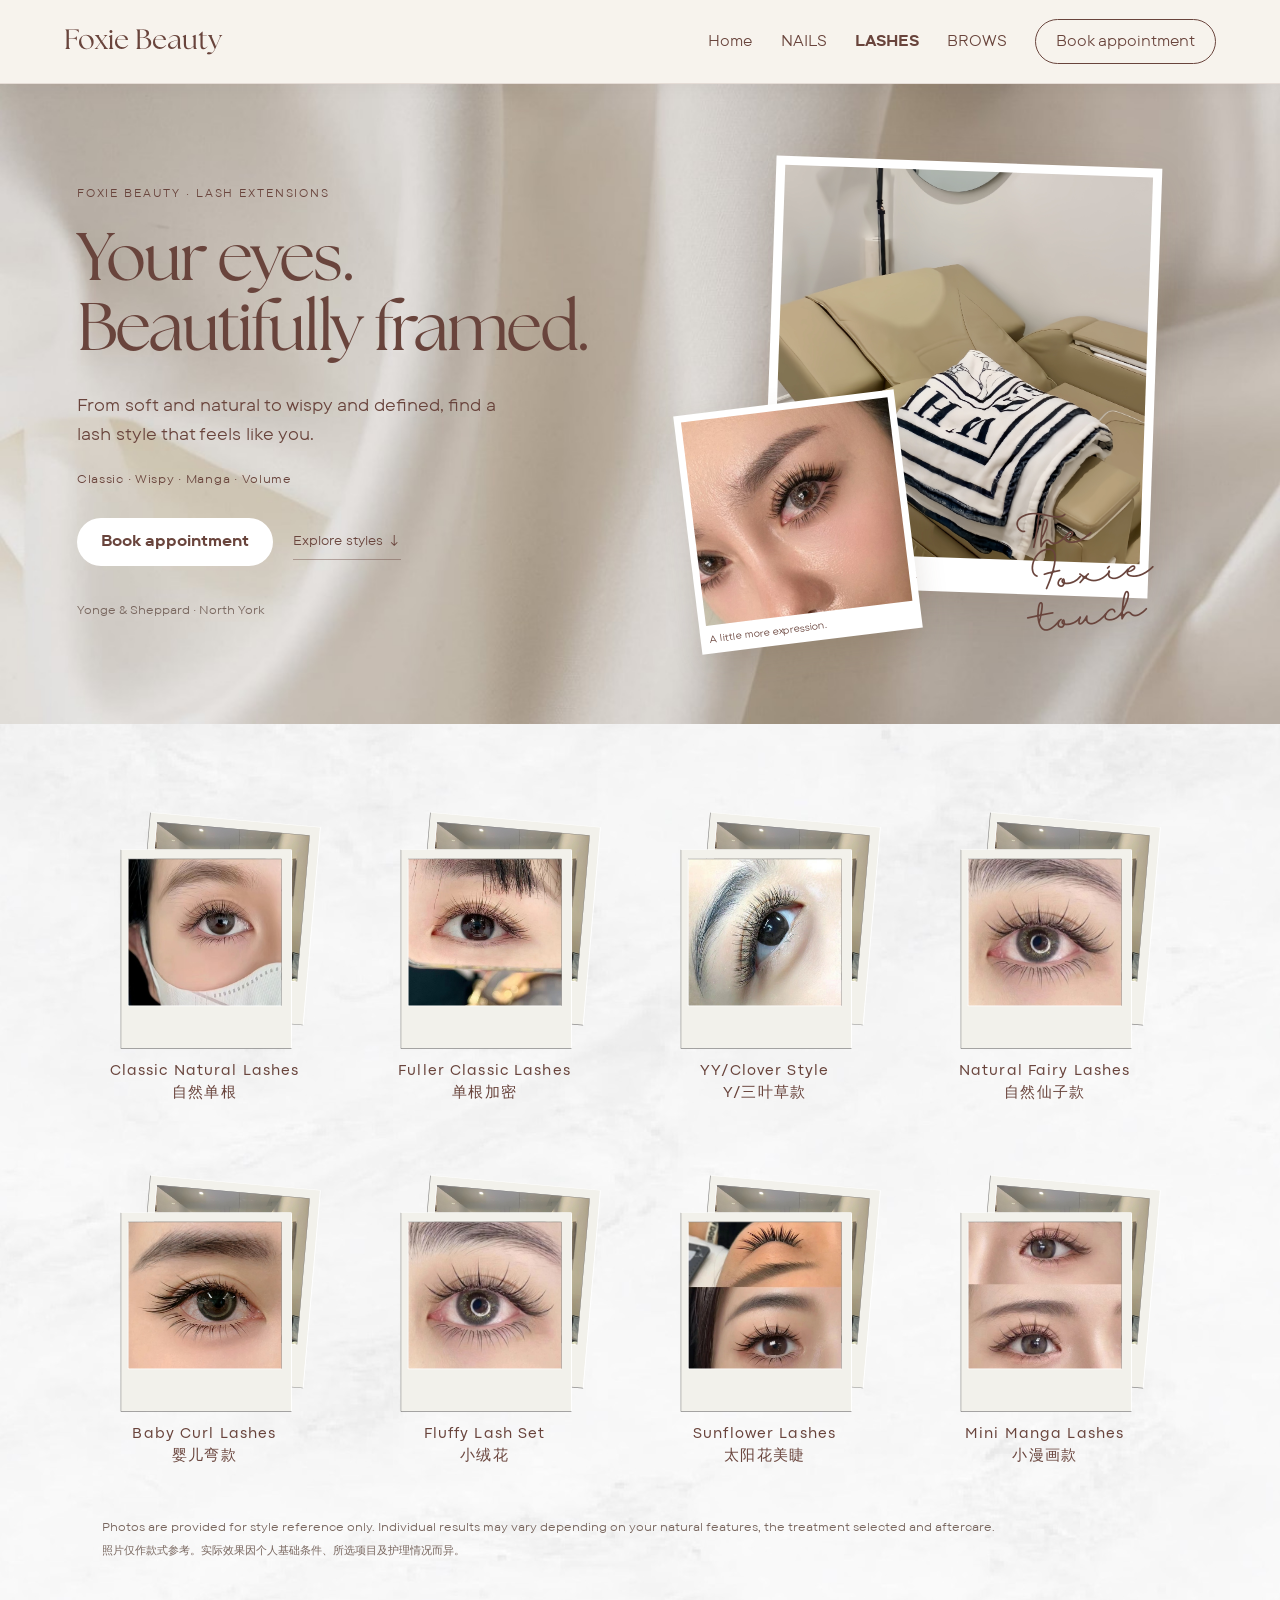
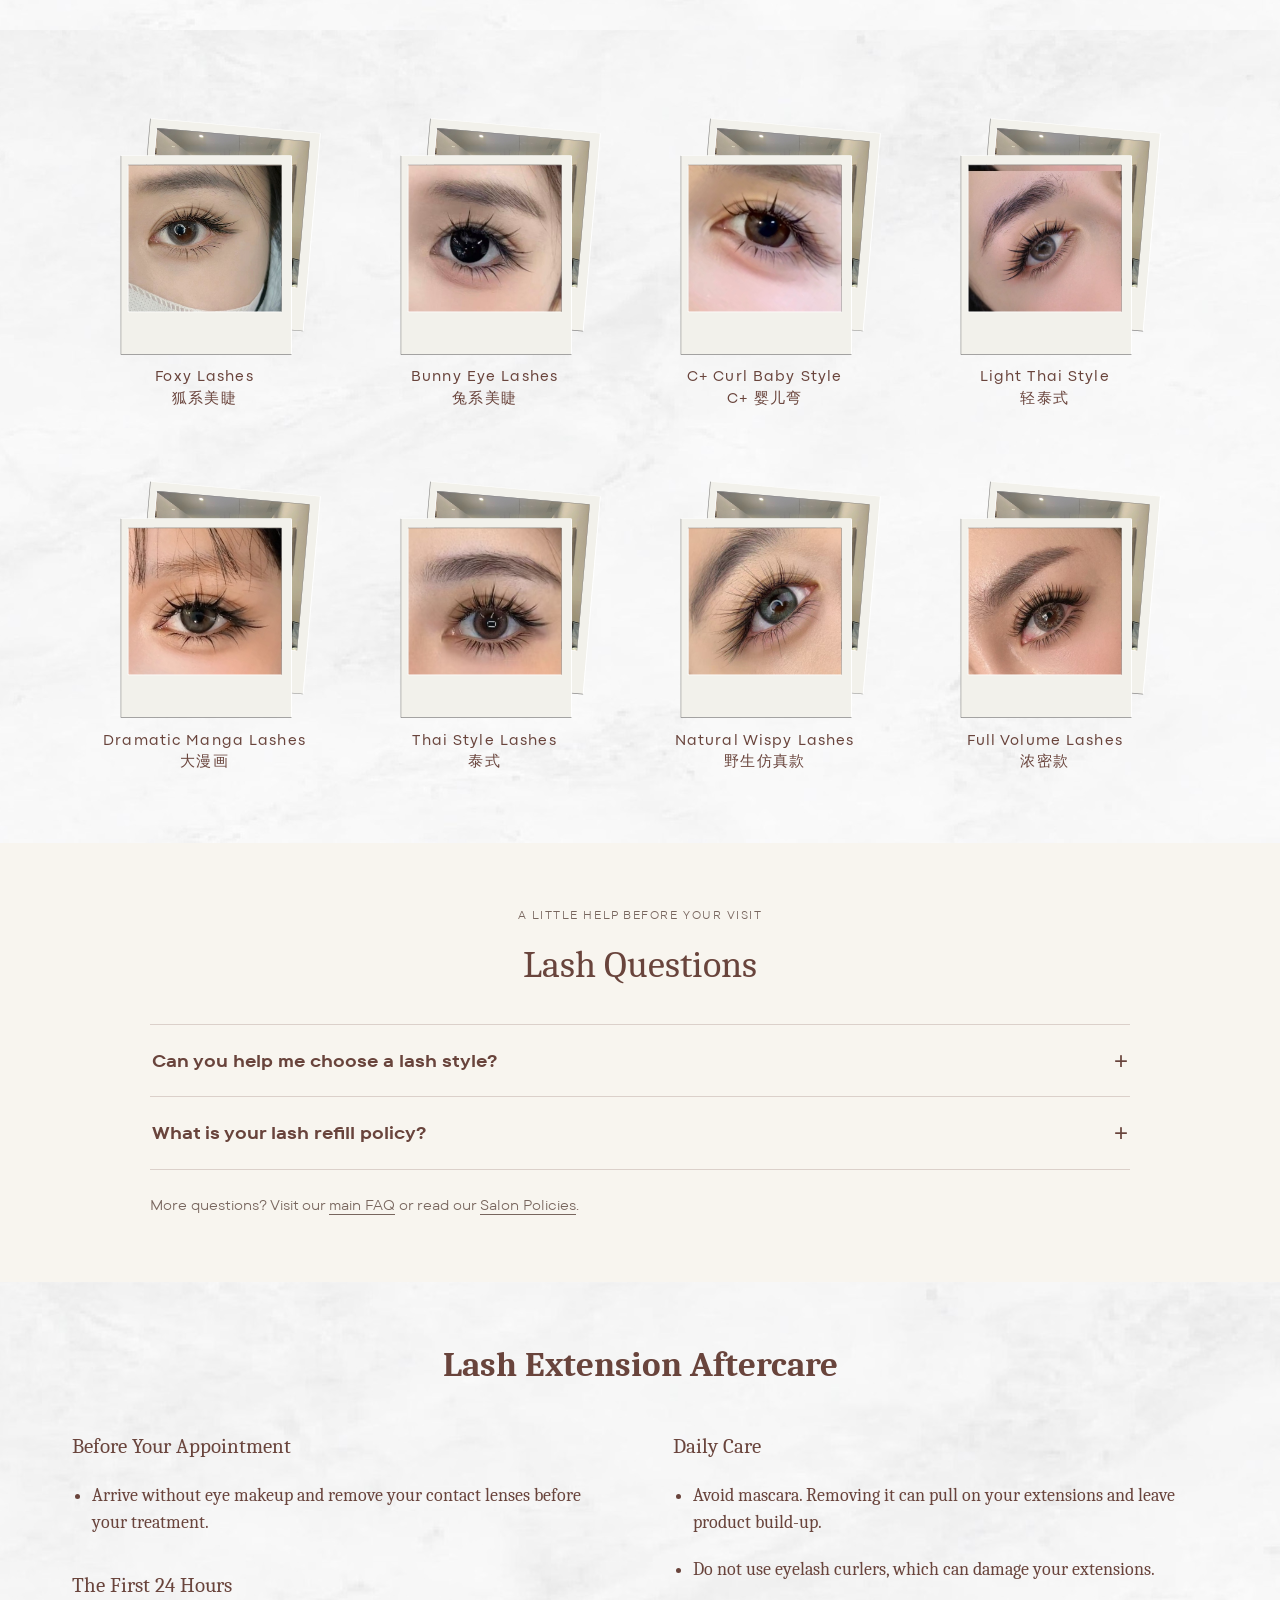
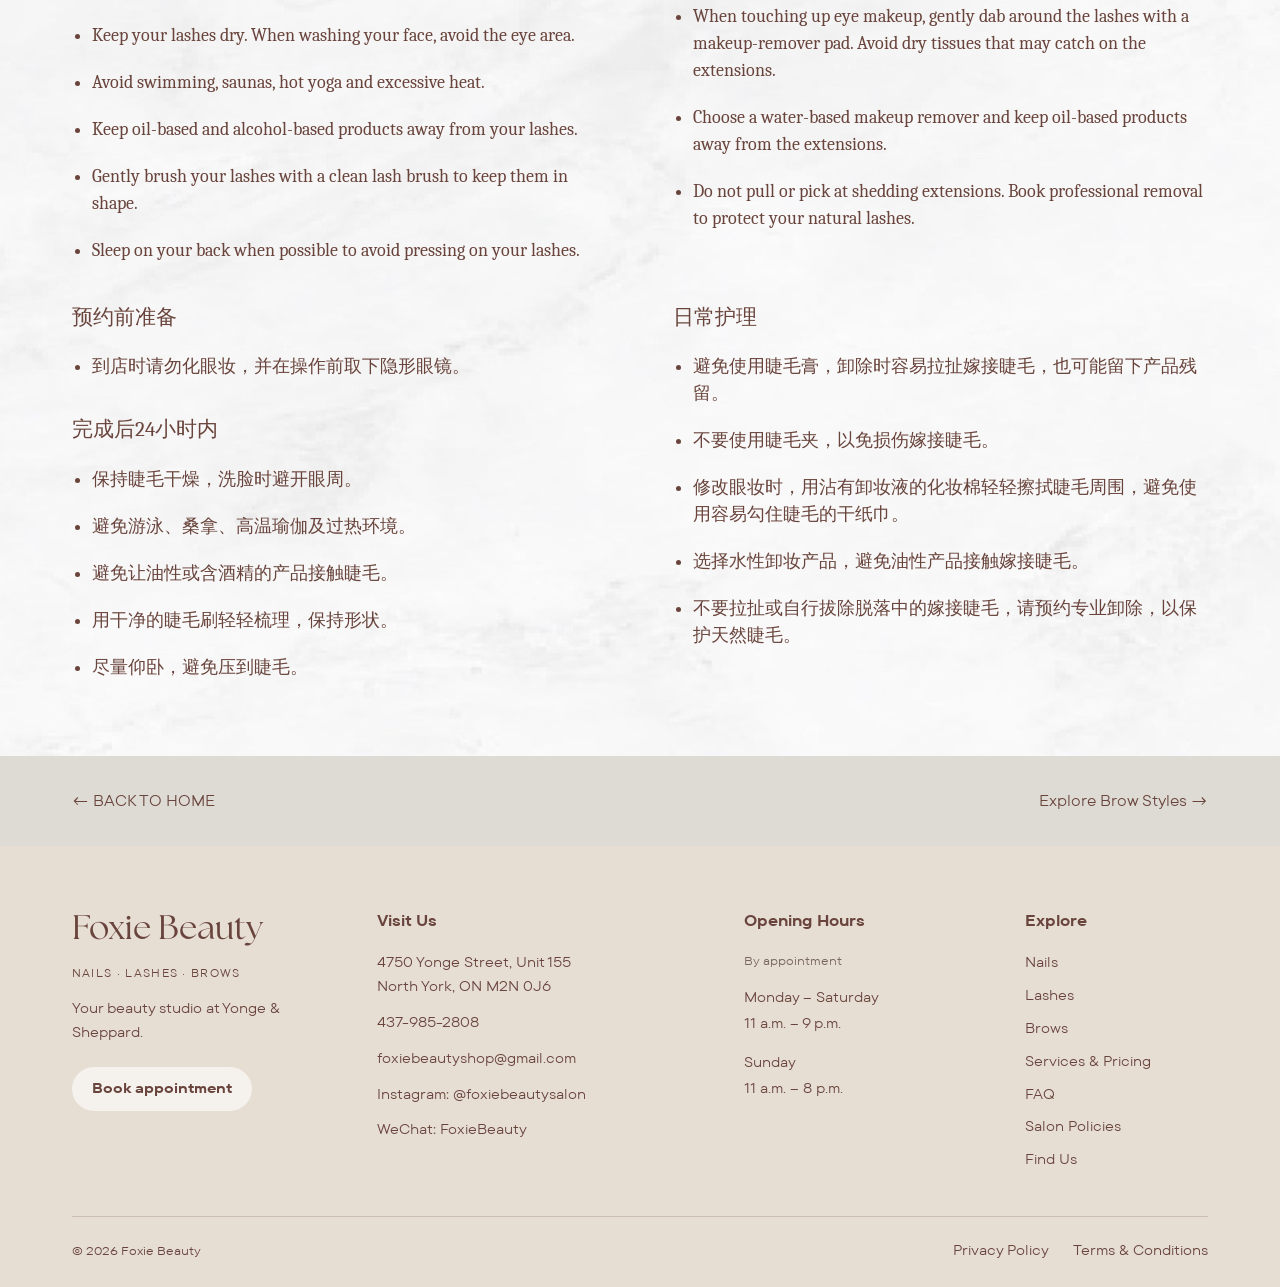
==== lashes/index.html @ f1f19b5e "Add files via upload" ====
<!doctype html><html lang="en-CA"><head><meta charset="utf-8"><meta name="viewport" content="width=device-width,initial-scale=1"><title>Lash Extensions in North York | Foxie Beauty</title><meta name="description" content="Explore classic, wispy, manga and volume lash extensions at Foxie Beauty in North York. View styles, read aftercare tips and book online."><meta name="robots" content="index,follow,max-image-preview:large"><link rel="canonical" href="https://foxiebeauty-preview-luna.workspace-410986.chatgpt.site/lashes/"><meta name="theme-color" content="#69443c"><meta property="og:type" content="website"><meta property="og:site_name" content="Foxie Beauty"><meta property="og:title" content="Lash Extensions in North York | Foxie Beauty"><meta property="og:description" content="Explore classic, wispy, manga and volume lash extensions at Foxie Beauty in North York. View styles, read aftercare tips and book online."><meta property="og:url" content="https://foxiebeauty-preview-luna.workspace-410986.chatgpt.site/lashes/"><meta property="og:image" content="https://foxiebeauty-preview-luna.workspace-410986.chatgpt.site/assets/inspiration/d79d7027bbe825b2.jpg"><meta name="twitter:card" content="summary_large_image"><link rel="icon" href="../assets/favicon.svg" type="image/svg+xml"><link rel="stylesheet" href="../styles.css"><link rel="stylesheet" href="../refinements.css"><link rel="stylesheet" href="../corrections.css"><script src="../app.js" defer></script><script type="application/ld+json">{"@context": "https://schema.org", "@type": "WebPage", "@id": "https://foxiebeauty-preview-luna.workspace-410986.chatgpt.site/lashes/#webpage", "url": "https://foxiebeauty-preview-luna.workspace-410986.chatgpt.site/lashes/", "name": "Lash Extensions in North York | Foxie Beauty", "description": "Explore classic, wispy, manga and volume lash extensions at Foxie Beauty in North York. View styles, read aftercare tips and book online.", "isPartOf": {"@type": "WebSite", "url": "https://foxiebeauty-preview-luna.workspace-410986.chatgpt.site/", "name": "Foxie Beauty"}, "about": {"@type": "Service", "name": "Lash Extensions", "provider": {"@type": "BeautySalon", "name": "Foxie Beauty", "@id": "https://foxiebeauty-preview-luna.workspace-410986.chatgpt.site/#salon"}, "areaServed": {"@type": "Place", "name": "North York, Toronto"}}}</script><script type="application/ld+json">{"@context": "https://schema.org", "@type": "BreadcrumbList", "itemListElement": [{"@type": "ListItem", "position": 1, "name": "Home", "item": "https://foxiebeauty-preview-luna.workspace-410986.chatgpt.site/"}, {"@type": "ListItem", "position": 2, "name": "Lash Extensions", "item": "https://foxiebeauty-preview-luna.workspace-410986.chatgpt.site/lashes/"}]}</script></head><body class="inspiration-page lashes"><a class="skip-link" href="#main">Skip to content</a><header class="site-header"><a class="mobile-wordmark header-wordmark" href="../#home" aria-label="Foxie Beauty home">Foxie Beauty</a><button class="menu-toggle" aria-label="Open navigation" aria-expanded="false" aria-controls="primary-nav" hidden>Menu <span aria-hidden="true">☰</span></button><nav id="primary-nav" aria-label="Main navigation"><a href="../#home">Home</a><a href="../#service">NAILS</a><a href="../lashes/" aria-current="page">LASHES</a><a href="../semi-permanent-makeup/">BROWS</a><a class="nav-booking" href="https://www.fresha.com/a/foxie-beauty-toronto-4750-yonge-street-il761lv0/booking?menu=true&amp;pId=1017722" target="_blank" rel="noopener">Book appointment<span class="sr-only"> (opens in a new tab)</span></a></nav></header><main id="main"><section class="landing-hero editorial-hero" aria-labelledby="landing-title"><div class="landing-intro hero-copy"><p class="hero-eyebrow"><span class="hero-text-desktop">FOXIE BEAUTY · LASH EXTENSIONS</span><span class="hero-text-mobile">LASH EXTENSIONS</span></p><h1 id="landing-title">Your eyes.<br>Beautifully framed.</h1><p class="hero-description"><span class="hero-text-desktop">From soft and natural to wispy and defined, find a lash style that feels like you.</span><span class="hero-text-mobile">Find your look, from soft and natural to bold and defined.</span></p><p class="hero-style-line">Classic · Wispy · Manga · Volume</p><div class="landing-hero-action hero-action"><a class="button button-white" href="https://www.fresha.com/a/foxie-beauty-toronto-4750-yonge-street-il761lv0/booking?menu=true&amp;pId=1017722" target="_blank" rel="noopener">Book appointment</a><a class="hero-secondary" href="#styles">Explore styles ↓</a></div><p class="hero-location">Yonge &amp; Sheppard · North York</p></div><div class="hero-art"><figure class="hero-art-main"><img src="../assets/lash-studio.png" alt="Lash treatment chair and lighting at Foxie Beauty" width="1147" height="2048" fetchpriority="high"><figcaption>A little time for yourself.</figcaption></figure><figure class="hero-art-detail"><img src="../assets/inspiration/d5a187ee21fc4d9e.jpg" alt="Full volume lash style with defined curl and fullness" width="800" height="600"><figcaption>A little more expression.</figcaption></figure><span class="hero-art-tag" aria-hidden="true">The Foxie touch</span></div></section><div id="styles"><h2 class="sr-only">Lash Styles</h2><section class="inspiration-section marble" aria-label="Lash style inspiration"><div class="inspiration-grid"><figure class="style-card"><svg class="source-polaroid" xmlns="http://www.w3.org/2000/svg" viewBox="0 0 362 424" role="img" aria-label="Classic Natural Lashes — 自然单根"><defs><clipPath id="crop-lashes-3-__id132"><path d="M336.4 46L71.1 22.9c-.6-.1-1.1.4-1.2 1L47.8 278.5c-.1.6.4 1.1 1 1.2L314 302.8c.6.1 1.1-.4 1.2-1l22.2-254.6c0-.6-.4-1.1-1-1.2z"/></clipPath><clipPath id="crop-lashes-3-__id143"><path d="M287.2 87H20.9c-.6 0-1.1.5-1.1 1.1v255.6c0 .6.5 1.1 1.1 1.1h266.3c.6 0 1.1-.5 1.1-1.1V88.1c0-.6-.5-1.1-1.1-1.1z"/></clipPath></defs><path d="M354.3 31.3L59 5.6c-.6-.1-1.1.4-1.2 1l-30.1 345c-.1.6.4 1.1 1 1.1L324 378.4c.6.1 1.1-.4 1.2-1l30.1-345c0-.5-.4-1-1-1.1zm-16.9 15.9l-22.2 254.6c-.1.6-.6 1-1.1 1L48.8 279.7c-.6-.1-1-.6-1-1.1L70 23.9c.1-.6.6-1 1.2-1L336.4 46c.6.1 1 .6 1 1.2z" fill="rgb(242, 241, 235)"/><g clip-path="url(#crop-lashes-3-__id132)"><image href="../assets/inspiration/762ce6fe389a2e75.jpg" width="289.613" height="386.15" transform="translate(47.7872, -30.2252) translate(144.806, 193.075) rotate(0) translate(-144.806, -193.075)" preserveAspectRatio="none"/></g><path d="M337.4 46.8s-.1-.6-.9-.8h-.1l-.9-.1L70.3 22.8c-.5 0-1.1.1-1.2.7l.1.5c.2-.2.6-.4 1-.4l266.1 23.2h.4l-22.2 255c0 .4-.2.7-.5.9h.3c.5 0 1-.3 1-.8l22.1-255.1z" fill="rgb(137, 136, 136)"/><path d="M29 351.8c-.6-.1-1-.6-1-1.2l-.1 1.1c-.1.6.4 1.1 1 1.2l296.6 25.8c.3 0 .5-.1.7-.2l-1.1-.9L29 351.8z" fill="rgb(137, 136, 136)"/><path d="M28.9 351.8L59 6.6l-.7-.7c-.2.1-.3.4-.4.7l-30 345.1c-.1.6.4 1.1 1 1.2l1.1.1c-.7-.1-1.1-.6-1.1-1.2z" fill="rgb(137, 136, 136)"/><path d="M47.8 278.5L70 23.9v-.2l-.7-.7c-.2.2-.4.4-.4.8L46.7 278.4c-.1.6.4 1.1 1 1.2l1.1.1c-.6-.1-1.1-.6-1-1.2z" fill="rgb(255, 255, 255)"/><path d="M59 6.6z" fill="rgb(255, 255, 255)"/><path d="M314.4 302h-.3L47.9 278.8c-.6-.1-1-.6-1-1.1l-.1 1.1c-.1.6.4 1.1 1 1.2L314 303.1c.3 0 .6-.1.8-.3l-.4-.8z" fill="rgb(255, 255, 255)"/><path d="M59 6.6l.1-.3c-.1.1-.1.2-.1.3z" fill="rgb(255, 255, 255)"/><path d="M355.8 31.4L60.2 5.7l-1-.1c-.3 0-.6.1-.8.3l.6.7h.1l296.6 25.8c.6.1 1 .6 1 1.2l.1-1.1c0-.5-.4-1-1-1.1z" fill="rgb(255, 255, 255)"/><path d="M326.7 377.7l30-344.4s-.6-.7-.8-.9c0 0-.2-.2-.6-.2l-30.1 345.3 1.1.9c.2-.1.4-.4.4-.7z" fill="rgb(255, 255, 255)"/><path d="M303.7 70.9H7.3c-.6 0-1.1.5-1.1 1.1v346.3c0 .6.5 1.1 1.1 1.1h296.4c.6 0 1.1-.5 1.1-1.1V71.9c0-.6-.5-1-1.1-1zm-15.4 17.2v255.6c0 .6-.5 1.1-1.1 1.1H20.9c-.6 0-1.1-.5-1.1-1.1V88.1c0-.6.5-1.1 1.1-1.1h266.3c.6 0 1.1.5 1.1 1.1z" fill="rgb(242, 241, 235)"/><g clip-path="url(#crop-lashes-3-__id143)"><image href="../assets/inspiration/d79d7027bbe825b2.jpg" width="307.701" height="458.195" transform="translate(-15.1626, 87) translate(153.851, 229.098) rotate(0) translate(-153.851, -229.098)" preserveAspectRatio="none"/></g><path d="M288.3 87.8s-.2-.6-1-.7H20c-.5 0-1.1.2-1.1.8l.2.5c.2-.3.6-.4.9-.4h267.5v256c0 .4-.2.7-.4.9h.3c.5 0 .9-.4.9-.9V87.8z" fill="rgb(137, 136, 136)"/><path d="M7.5 418.4c-.6 0-1.1-.5-1.1-1.1v1.1c0 .6.5 1.1 1.1 1.1h297.8c.3 0 .5-.1.7-.3l-1.1-.8H7.5z" fill="rgb(137, 136, 136)"/><path d="M7.4 418.4V71.9l-.7-.7c-.2.2-.3.4-.3.7v346.4c0 .6.5 1.1 1.1 1.1h1.1c-.7 0-1.2-.5-1.2-1z" fill="rgb(137, 136, 136)"/><path d="M19.8 343.7V87.9l-.7-.6c-.2.2-.3.5-.3.8v255.6c0 .6.5 1.1 1.1 1.1H21c-.7 0-1.2-.5-1.2-1.1z" fill="rgb(255, 255, 255)"/><path d="M7.4 71.9z" fill="rgb(255, 255, 255)"/><path d="M287.5 343.9c-.1 0-.2.1-.3.1H20c-.6 0-1.1-.5-1.1-1.1v1.1c0 .6.5 1.1 1.1 1.1h267.2c.3 0 .6-.2.8-.4l-.5-.8z" fill="rgb(255, 255, 255)"/><path d="M7.4 71.9l.1-.3c-.1.1-.1.2-.1.3z" fill="rgb(255, 255, 255)"/><path d="M305.2 70.8H7.5c-.3 0-.6.2-.8.4l.7.7h297.9c.6 0 1.1.5 1.1 1.1v-1.1c-.1-.6-.6-1.1-1.2-1.1z" fill="rgb(255, 255, 255)"/><path d="M306.3 418.3V72.7s-.7-.6-.9-.8c0 0-.2-.2-.7-.2v346.7l1.2.8c.3-.2.4-.5.4-.9z" fill="rgb(255, 255, 255)"/></svg><figcaption class="style-caption"><h3>Classic Natural Lashes</h3><p lang="zh-Hans">自然单根</p></figcaption></figure><figure class="style-card"><svg class="source-polaroid" xmlns="http://www.w3.org/2000/svg" viewBox="0 0 362 424" role="img" aria-label="Fuller Classic Lashes — 单根加密"><defs><clipPath id="crop-lashes-0-__id59"><path d="M336.4 46L71.1 22.9c-.6-.1-1.1.4-1.2 1L47.8 278.5c-.1.6.4 1.1 1 1.2L314 302.8c.6.1 1.1-.4 1.2-1l22.2-254.6c0-.6-.4-1.1-1-1.2z"/></clipPath><clipPath id="crop-lashes-0-__id70"><path d="M287.2 87H20.9c-.6 0-1.1.5-1.1 1.1v255.6c0 .6.5 1.1 1.1 1.1h266.3c.6 0 1.1-.5 1.1-1.1V88.1c0-.6-.5-1.1-1.1-1.1z"/></clipPath></defs><path d="M354.3 31.3L59 5.6c-.6-.1-1.1.4-1.2 1l-30.1 345c-.1.6.4 1.1 1 1.1L324 378.4c.6.1 1.1-.4 1.2-1l30.1-345c0-.5-.4-1-1-1.1zm-16.9 15.9l-22.2 254.6c-.1.6-.6 1-1.1 1L48.8 279.7c-.6-.1-1-.6-1-1.1L70 23.9c.1-.6.6-1 1.2-1L336.4 46c.6.1 1 .6 1 1.2z" fill="rgb(242, 241, 235)"/><g clip-path="url(#crop-lashes-0-__id59)"><image href="../assets/inspiration/762ce6fe389a2e75.jpg" width="289.613" height="386.15" transform="translate(47.7872, -30.2252) translate(144.806, 193.075) rotate(0) translate(-144.806, -193.075)" preserveAspectRatio="none"/></g><path d="M337.4 46.8s-.1-.6-.9-.8h-.1l-.9-.1L70.3 22.8c-.5 0-1.1.1-1.2.7l.1.5c.2-.2.6-.4 1-.4l266.1 23.2h.4l-22.2 255c0 .4-.2.7-.5.9h.3c.5 0 1-.3 1-.8l22.1-255.1z" fill="rgb(137, 136, 136)"/><path d="M29 351.8c-.6-.1-1-.6-1-1.2l-.1 1.1c-.1.6.4 1.1 1 1.2l296.6 25.8c.3 0 .5-.1.7-.2l-1.1-.9L29 351.8z" fill="rgb(137, 136, 136)"/><path d="M28.9 351.8L59 6.6l-.7-.7c-.2.1-.3.4-.4.7l-30 345.1c-.1.6.4 1.1 1 1.2l1.1.1c-.7-.1-1.1-.6-1.1-1.2z" fill="rgb(137, 136, 136)"/><path d="M47.8 278.5L70 23.9v-.2l-.7-.7c-.2.2-.4.4-.4.8L46.7 278.4c-.1.6.4 1.1 1 1.2l1.1.1c-.6-.1-1.1-.6-1-1.2z" fill="rgb(255, 255, 255)"/><path d="M59 6.6z" fill="rgb(255, 255, 255)"/><path d="M314.4 302h-.3L47.9 278.8c-.6-.1-1-.6-1-1.1l-.1 1.1c-.1.6.4 1.1 1 1.2L314 303.1c.3 0 .6-.1.8-.3l-.4-.8z" fill="rgb(255, 255, 255)"/><path d="M59 6.6l.1-.3c-.1.1-.1.2-.1.3z" fill="rgb(255, 255, 255)"/><path d="M355.8 31.4L60.2 5.7l-1-.1c-.3 0-.6.1-.8.3l.6.7h.1l296.6 25.8c.6.1 1 .6 1 1.2l.1-1.1c0-.5-.4-1-1-1.1z" fill="rgb(255, 255, 255)"/><path d="M326.7 377.7l30-344.4s-.6-.7-.8-.9c0 0-.2-.2-.6-.2l-30.1 345.3 1.1.9c.2-.1.4-.4.4-.7z" fill="rgb(255, 255, 255)"/><path d="M303.7 70.9H7.3c-.6 0-1.1.5-1.1 1.1v346.3c0 .6.5 1.1 1.1 1.1h296.4c.6 0 1.1-.5 1.1-1.1V71.9c0-.6-.5-1-1.1-1zm-15.4 17.2v255.6c0 .6-.5 1.1-1.1 1.1H20.9c-.6 0-1.1-.5-1.1-1.1V88.1c0-.6.5-1.1 1.1-1.1h266.3c.6 0 1.1.5 1.1 1.1z" fill="rgb(242, 241, 235)"/><g clip-path="url(#crop-lashes-0-__id70)"><image href="../assets/inspiration/207b939600bd5f6f.jpg" width="287.923" height="383.813" transform="translate(2.08917, 57.4903) translate(143.962, 191.906) rotate(0) translate(-143.962, -191.906)" preserveAspectRatio="none"/></g><path d="M288.3 87.8s-.2-.6-1-.7H20c-.5 0-1.1.2-1.1.8l.2.5c.2-.3.6-.4.9-.4h267.5v256c0 .4-.2.7-.4.9h.3c.5 0 .9-.4.9-.9V87.8z" fill="rgb(137, 136, 136)"/><path d="M7.5 418.4c-.6 0-1.1-.5-1.1-1.1v1.1c0 .6.5 1.1 1.1 1.1h297.8c.3 0 .5-.1.7-.3l-1.1-.8H7.5z" fill="rgb(137, 136, 136)"/><path d="M7.4 418.4V71.9l-.7-.7c-.2.2-.3.4-.3.7v346.4c0 .6.5 1.1 1.1 1.1h1.1c-.7 0-1.2-.5-1.2-1z" fill="rgb(137, 136, 136)"/><path d="M19.8 343.7V87.9l-.7-.6c-.2.2-.3.5-.3.8v255.6c0 .6.5 1.1 1.1 1.1H21c-.7 0-1.2-.5-1.2-1.1z" fill="rgb(255, 255, 255)"/><path d="M7.4 71.9z" fill="rgb(255, 255, 255)"/><path d="M287.5 343.9c-.1 0-.2.1-.3.1H20c-.6 0-1.1-.5-1.1-1.1v1.1c0 .6.5 1.1 1.1 1.1h267.2c.3 0 .6-.2.8-.4l-.5-.8z" fill="rgb(255, 255, 255)"/><path d="M7.4 71.9l.1-.3c-.1.1-.1.2-.1.3z" fill="rgb(255, 255, 255)"/><path d="M305.2 70.8H7.5c-.3 0-.6.2-.8.4l.7.7h297.9c.6 0 1.1.5 1.1 1.1v-1.1c-.1-.6-.6-1.1-1.2-1.1z" fill="rgb(255, 255, 255)"/><path d="M306.3 418.3V72.7s-.7-.6-.9-.8c0 0-.2-.2-.7-.2v346.7l1.2.8c.3-.2.4-.5.4-.9z" fill="rgb(255, 255, 255)"/></svg><figcaption class="style-caption"><h3>Fuller Classic Lashes</h3><p lang="zh-Hans">单根加密</p></figcaption></figure><figure class="style-card"><svg class="source-polaroid" xmlns="http://www.w3.org/2000/svg" viewBox="0 0 362 424" role="img" aria-label="YY/Clover Style — Y/三叶草款"><defs><clipPath id="crop-lashes-1-__id83"><path d="M336.4 46L71.1 22.9c-.6-.1-1.1.4-1.2 1L47.8 278.5c-.1.6.4 1.1 1 1.2L314 302.8c.6.1 1.1-.4 1.2-1l22.2-254.6c0-.6-.4-1.1-1-1.2z"/></clipPath><clipPath id="crop-lashes-1-__id94"><path d="M287.2 87H20.9c-.6 0-1.1.5-1.1 1.1v255.6c0 .6.5 1.1 1.1 1.1h266.3c.6 0 1.1-.5 1.1-1.1V88.1c0-.6-.5-1.1-1.1-1.1z"/></clipPath></defs><path d="M354.3 31.3L59 5.6c-.6-.1-1.1.4-1.2 1l-30.1 345c-.1.6.4 1.1 1 1.1L324 378.4c.6.1 1.1-.4 1.2-1l30.1-345c0-.5-.4-1-1-1.1zm-16.9 15.9l-22.2 254.6c-.1.6-.6 1-1.1 1L48.8 279.7c-.6-.1-1-.6-1-1.1L70 23.9c.1-.6.6-1 1.2-1L336.4 46c.6.1 1 .6 1 1.2z" fill="rgb(242, 241, 235)"/><g clip-path="url(#crop-lashes-1-__id83)"><image href="../assets/inspiration/762ce6fe389a2e75.jpg" width="289.613" height="386.15" transform="translate(47.7872, -30.2252) translate(144.806, 193.075) rotate(0) translate(-144.806, -193.075)" preserveAspectRatio="none"/></g><path d="M337.4 46.8s-.1-.6-.9-.8h-.1l-.9-.1L70.3 22.8c-.5 0-1.1.1-1.2.7l.1.5c.2-.2.6-.4 1-.4l266.1 23.2h.4l-22.2 255c0 .4-.2.7-.5.9h.3c.5 0 1-.3 1-.8l22.1-255.1z" fill="rgb(137, 136, 136)"/><path d="M29 351.8c-.6-.1-1-.6-1-1.2l-.1 1.1c-.1.6.4 1.1 1 1.2l296.6 25.8c.3 0 .5-.1.7-.2l-1.1-.9L29 351.8z" fill="rgb(137, 136, 136)"/><path d="M28.9 351.8L59 6.6l-.7-.7c-.2.1-.3.4-.4.7l-30 345.1c-.1.6.4 1.1 1 1.2l1.1.1c-.7-.1-1.1-.6-1.1-1.2z" fill="rgb(137, 136, 136)"/><path d="M47.8 278.5L70 23.9v-.2l-.7-.7c-.2.2-.4.4-.4.8L46.7 278.4c-.1.6.4 1.1 1 1.2l1.1.1c-.6-.1-1.1-.6-1-1.2z" fill="rgb(255, 255, 255)"/><path d="M59 6.6z" fill="rgb(255, 255, 255)"/><path d="M314.4 302h-.3L47.9 278.8c-.6-.1-1-.6-1-1.1l-.1 1.1c-.1.6.4 1.1 1 1.2L314 303.1c.3 0 .6-.1.8-.3l-.4-.8z" fill="rgb(255, 255, 255)"/><path d="M59 6.6l.1-.3c-.1.1-.1.2-.1.3z" fill="rgb(255, 255, 255)"/><path d="M355.8 31.4L60.2 5.7l-1-.1c-.3 0-.6.1-.8.3l.6.7h.1l296.6 25.8c.6.1 1 .6 1 1.2l.1-1.1c0-.5-.4-1-1-1.1z" fill="rgb(255, 255, 255)"/><path d="M326.7 377.7l30-344.4s-.6-.7-.8-.9c0 0-.2-.2-.6-.2l-30.1 345.3 1.1.9c.2-.1.4-.4.4-.7z" fill="rgb(255, 255, 255)"/><path d="M303.7 70.9H7.3c-.6 0-1.1.5-1.1 1.1v346.3c0 .6.5 1.1 1.1 1.1h296.4c.6 0 1.1-.5 1.1-1.1V71.9c0-.6-.5-1-1.1-1zm-15.4 17.2v255.6c0 .6-.5 1.1-1.1 1.1H20.9c-.6 0-1.1-.5-1.1-1.1V88.1c0-.6.5-1.1 1.1-1.1h266.3c.6 0 1.1.5 1.1 1.1z" fill="rgb(242, 241, 235)"/><g clip-path="url(#crop-lashes-1-__id94)"><image href="../assets/inspiration/7f2764ffccf21e85.jpg" width="271.535" height="361.608" transform="translate(19.8, 25.5876) translate(135.768, 180.804) rotate(0) translate(-135.768, -180.804)" preserveAspectRatio="none"/></g><path d="M288.3 87.8s-.2-.6-1-.7H20c-.5 0-1.1.2-1.1.8l.2.5c.2-.3.6-.4.9-.4h267.5v256c0 .4-.2.7-.4.9h.3c.5 0 .9-.4.9-.9V87.8z" fill="rgb(137, 136, 136)"/><path d="M7.5 418.4c-.6 0-1.1-.5-1.1-1.1v1.1c0 .6.5 1.1 1.1 1.1h297.8c.3 0 .5-.1.7-.3l-1.1-.8H7.5z" fill="rgb(137, 136, 136)"/><path d="M7.4 418.4V71.9l-.7-.7c-.2.2-.3.4-.3.7v346.4c0 .6.5 1.1 1.1 1.1h1.1c-.7 0-1.2-.5-1.2-1z" fill="rgb(137, 136, 136)"/><path d="M19.8 343.7V87.9l-.7-.6c-.2.2-.3.5-.3.8v255.6c0 .6.5 1.1 1.1 1.1H21c-.7 0-1.2-.5-1.2-1.1z" fill="rgb(255, 255, 255)"/><path d="M7.4 71.9z" fill="rgb(255, 255, 255)"/><path d="M287.5 343.9c-.1 0-.2.1-.3.1H20c-.6 0-1.1-.5-1.1-1.1v1.1c0 .6.5 1.1 1.1 1.1h267.2c.3 0 .6-.2.8-.4l-.5-.8z" fill="rgb(255, 255, 255)"/><path d="M7.4 71.9l.1-.3c-.1.1-.1.2-.1.3z" fill="rgb(255, 255, 255)"/><path d="M305.2 70.8H7.5c-.3 0-.6.2-.8.4l.7.7h297.9c.6 0 1.1.5 1.1 1.1v-1.1c-.1-.6-.6-1.1-1.2-1.1z" fill="rgb(255, 255, 255)"/><path d="M306.3 418.3V72.7s-.7-.6-.9-.8c0 0-.2-.2-.7-.2v346.7l1.2.8c.3-.2.4-.5.4-.9z" fill="rgb(255, 255, 255)"/></svg><figcaption class="style-caption"><h3>YY/Clover Style</h3><p lang="zh-Hans">Y/三叶草款</p></figcaption></figure><figure class="style-card"><svg class="source-polaroid" xmlns="http://www.w3.org/2000/svg" viewBox="0 0 362 424" role="img" aria-label="Natural Fairy Lashes — 自然仙子款"><defs><clipPath id="crop-lashes-2-__id107"><path d="M336.4 46L71.1 22.9c-.6-.1-1.1.4-1.2 1L47.8 278.5c-.1.6.4 1.1 1 1.2L314 302.8c.6.1 1.1-.4 1.2-1l22.2-254.6c0-.6-.4-1.1-1-1.2z"/></clipPath><clipPath id="crop-lashes-2-__id118"><path d="M287.2 87H20.9c-.6 0-1.1.5-1.1 1.1v255.6c0 .6.5 1.1 1.1 1.1h266.3c.6 0 1.1-.5 1.1-1.1V88.1c0-.6-.5-1.1-1.1-1.1z"/></clipPath></defs><path d="M354.3 31.3L59 5.6c-.6-.1-1.1.4-1.2 1l-30.1 345c-.1.6.4 1.1 1 1.1L324 378.4c.6.1 1.1-.4 1.2-1l30.1-345c0-.5-.4-1-1-1.1zm-16.9 15.9l-22.2 254.6c-.1.6-.6 1-1.1 1L48.8 279.7c-.6-.1-1-.6-1-1.1L70 23.9c.1-.6.6-1 1.2-1L336.4 46c.6.1 1 .6 1 1.2z" fill="rgb(242, 241, 235)"/><g clip-path="url(#crop-lashes-2-__id107)"><image href="../assets/inspiration/762ce6fe389a2e75.jpg" width="289.613" height="386.15" transform="translate(47.7872, -30.2252) translate(144.806, 193.075) rotate(0) translate(-144.806, -193.075)" preserveAspectRatio="none"/></g><path d="M337.4 46.8s-.1-.6-.9-.8h-.1l-.9-.1L70.3 22.8c-.5 0-1.1.1-1.2.7l.1.5c.2-.2.6-.4 1-.4l266.1 23.2h.4l-22.2 255c0 .4-.2.7-.5.9h.3c.5 0 1-.3 1-.8l22.1-255.1z" fill="rgb(137, 136, 136)"/><path d="M29 351.8c-.6-.1-1-.6-1-1.2l-.1 1.1c-.1.6.4 1.1 1 1.2l296.6 25.8c.3 0 .5-.1.7-.2l-1.1-.9L29 351.8z" fill="rgb(137, 136, 136)"/><path d="M28.9 351.8L59 6.6l-.7-.7c-.2.1-.3.4-.4.7l-30 345.1c-.1.6.4 1.1 1 1.2l1.1.1c-.7-.1-1.1-.6-1.1-1.2z" fill="rgb(137, 136, 136)"/><path d="M47.8 278.5L70 23.9v-.2l-.7-.7c-.2.2-.4.4-.4.8L46.7 278.4c-.1.6.4 1.1 1 1.2l1.1.1c-.6-.1-1.1-.6-1-1.2z" fill="rgb(255, 255, 255)"/><path d="M59 6.6z" fill="rgb(255, 255, 255)"/><path d="M314.4 302h-.3L47.9 278.8c-.6-.1-1-.6-1-1.1l-.1 1.1c-.1.6.4 1.1 1 1.2L314 303.1c.3 0 .6-.1.8-.3l-.4-.8z" fill="rgb(255, 255, 255)"/><path d="M59 6.6l.1-.3c-.1.1-.1.2-.1.3z" fill="rgb(255, 255, 255)"/><path d="M355.8 31.4L60.2 5.7l-1-.1c-.3 0-.6.1-.8.3l.6.7h.1l296.6 25.8c.6.1 1 .6 1 1.2l.1-1.1c0-.5-.4-1-1-1.1z" fill="rgb(255, 255, 255)"/><path d="M326.7 377.7l30-344.4s-.6-.7-.8-.9c0 0-.2-.2-.6-.2l-30.1 345.3 1.1.9c.2-.1.4-.4.4-.7z" fill="rgb(255, 255, 255)"/><path d="M303.7 70.9H7.3c-.6 0-1.1.5-1.1 1.1v346.3c0 .6.5 1.1 1.1 1.1h296.4c.6 0 1.1-.5 1.1-1.1V71.9c0-.6-.5-1-1.1-1zm-15.4 17.2v255.6c0 .6-.5 1.1-1.1 1.1H20.9c-.6 0-1.1-.5-1.1-1.1V88.1c0-.6.5-1.1 1.1-1.1h266.3c.6 0 1.1.5 1.1 1.1z" fill="rgb(242, 241, 235)"/><g clip-path="url(#crop-lashes-2-__id118)"><image href="../assets/inspiration/814497c0f2b19460.jpg" width="392.49" height="523.956" transform="translate(-36.85, 87) translate(196.245, 261.978) rotate(0) translate(-196.245, -261.978)" preserveAspectRatio="none"/></g><path d="M288.3 87.8s-.2-.6-1-.7H20c-.5 0-1.1.2-1.1.8l.2.5c.2-.3.6-.4.9-.4h267.5v256c0 .4-.2.7-.4.9h.3c.5 0 .9-.4.9-.9V87.8z" fill="rgb(137, 136, 136)"/><path d="M7.5 418.4c-.6 0-1.1-.5-1.1-1.1v1.1c0 .6.5 1.1 1.1 1.1h297.8c.3 0 .5-.1.7-.3l-1.1-.8H7.5z" fill="rgb(137, 136, 136)"/><path d="M7.4 418.4V71.9l-.7-.7c-.2.2-.3.4-.3.7v346.4c0 .6.5 1.1 1.1 1.1h1.1c-.7 0-1.2-.5-1.2-1z" fill="rgb(137, 136, 136)"/><path d="M19.8 343.7V87.9l-.7-.6c-.2.2-.3.5-.3.8v255.6c0 .6.5 1.1 1.1 1.1H21c-.7 0-1.2-.5-1.2-1.1z" fill="rgb(255, 255, 255)"/><path d="M7.4 71.9z" fill="rgb(255, 255, 255)"/><path d="M287.5 343.9c-.1 0-.2.1-.3.1H20c-.6 0-1.1-.5-1.1-1.1v1.1c0 .6.5 1.1 1.1 1.1h267.2c.3 0 .6-.2.8-.4l-.5-.8z" fill="rgb(255, 255, 255)"/><path d="M7.4 71.9l.1-.3c-.1.1-.1.2-.1.3z" fill="rgb(255, 255, 255)"/><path d="M305.2 70.8H7.5c-.3 0-.6.2-.8.4l.7.7h297.9c.6 0 1.1.5 1.1 1.1v-1.1c-.1-.6-.6-1.1-1.2-1.1z" fill="rgb(255, 255, 255)"/><path d="M306.3 418.3V72.7s-.7-.6-.9-.8c0 0-.2-.2-.7-.2v346.7l1.2.8c.3-.2.4-.5.4-.9z" fill="rgb(255, 255, 255)"/></svg><figcaption class="style-caption"><h3>Natural Fairy Lashes</h3><p lang="zh-Hans">自然仙子款</p></figcaption></figure><figure class="style-card"><svg class="source-polaroid" xmlns="http://www.w3.org/2000/svg" viewBox="0 0 362 424" role="img" aria-label="Baby Curl Lashes — 婴儿弯款"><defs><clipPath id="crop-lashes-4-__id157"><path d="M336.4 46L71.1 22.9c-.6-.1-1.1.4-1.2 1L47.8 278.5c-.1.6.4 1.1 1 1.2L314 302.8c.6.1 1.1-.4 1.2-1l22.2-254.6c0-.6-.4-1.1-1-1.2z"/></clipPath><clipPath id="crop-lashes-4-__id168"><path d="M287.2 87H20.9c-.6 0-1.1.5-1.1 1.1v255.6c0 .6.5 1.1 1.1 1.1h266.3c.6 0 1.1-.5 1.1-1.1V88.1c0-.6-.5-1.1-1.1-1.1z"/></clipPath></defs><path d="M354.3 31.3L59 5.6c-.6-.1-1.1.4-1.2 1l-30.1 345c-.1.6.4 1.1 1 1.1L324 378.4c.6.1 1.1-.4 1.2-1l30.1-345c0-.5-.4-1-1-1.1zm-16.9 15.9l-22.2 254.6c-.1.6-.6 1-1.1 1L48.8 279.7c-.6-.1-1-.6-1-1.1L70 23.9c.1-.6.6-1 1.2-1L336.4 46c.6.1 1 .6 1 1.2z" fill="rgb(242, 241, 235)"/><g clip-path="url(#crop-lashes-4-__id157)"><image href="../assets/inspiration/762ce6fe389a2e75.jpg" width="289.613" height="386.15" transform="translate(47.7872, -30.2252) translate(144.806, 193.075) rotate(0) translate(-144.806, -193.075)" preserveAspectRatio="none"/></g><path d="M337.4 46.8s-.1-.6-.9-.8h-.1l-.9-.1L70.3 22.8c-.5 0-1.1.1-1.2.7l.1.5c.2-.2.6-.4 1-.4l266.1 23.2h.4l-22.2 255c0 .4-.2.7-.5.9h.3c.5 0 1-.3 1-.8l22.1-255.1z" fill="rgb(137, 136, 136)"/><path d="M29 351.8c-.6-.1-1-.6-1-1.2l-.1 1.1c-.1.6.4 1.1 1 1.2l296.6 25.8c.3 0 .5-.1.7-.2l-1.1-.9L29 351.8z" fill="rgb(137, 136, 136)"/><path d="M28.9 351.8L59 6.6l-.7-.7c-.2.1-.3.4-.4.7l-30 345.1c-.1.6.4 1.1 1 1.2l1.1.1c-.7-.1-1.1-.6-1.1-1.2z" fill="rgb(137, 136, 136)"/><path d="M47.8 278.5L70 23.9v-.2l-.7-.7c-.2.2-.4.4-.4.8L46.7 278.4c-.1.6.4 1.1 1 1.2l1.1.1c-.6-.1-1.1-.6-1-1.2z" fill="rgb(255, 255, 255)"/><path d="M59 6.6z" fill="rgb(255, 255, 255)"/><path d="M314.4 302h-.3L47.9 278.8c-.6-.1-1-.6-1-1.1l-.1 1.1c-.1.6.4 1.1 1 1.2L314 303.1c.3 0 .6-.1.8-.3l-.4-.8z" fill="rgb(255, 255, 255)"/><path d="M59 6.6l.1-.3c-.1.1-.1.2-.1.3z" fill="rgb(255, 255, 255)"/><path d="M355.8 31.4L60.2 5.7l-1-.1c-.3 0-.6.1-.8.3l.6.7h.1l296.6 25.8c.6.1 1 .6 1 1.2l.1-1.1c0-.5-.4-1-1-1.1z" fill="rgb(255, 255, 255)"/><path d="M326.7 377.7l30-344.4s-.6-.7-.8-.9c0 0-.2-.2-.6-.2l-30.1 345.3 1.1.9c.2-.1.4-.4.4-.7z" fill="rgb(255, 255, 255)"/><path d="M303.7 70.9H7.3c-.6 0-1.1.5-1.1 1.1v346.3c0 .6.5 1.1 1.1 1.1h296.4c.6 0 1.1-.5 1.1-1.1V71.9c0-.6-.5-1-1.1-1zm-15.4 17.2v255.6c0 .6-.5 1.1-1.1 1.1H20.9c-.6 0-1.1-.5-1.1-1.1V88.1c0-.6.5-1.1 1.1-1.1h266.3c.6 0 1.1.5 1.1 1.1z" fill="rgb(242, 241, 235)"/><g clip-path="url(#crop-lashes-4-__id168)"><image href="../assets/inspiration/e1f2fa4c398ae100.jpg" width="302.698" height="403.676" transform="translate(4.22487, 78.7851) translate(151.349, 201.838) rotate(0) translate(-151.349, -201.838)" preserveAspectRatio="none"/></g><path d="M288.3 87.8s-.2-.6-1-.7H20c-.5 0-1.1.2-1.1.8l.2.5c.2-.3.6-.4.9-.4h267.5v256c0 .4-.2.7-.4.9h.3c.5 0 .9-.4.9-.9V87.8z" fill="rgb(137, 136, 136)"/><path d="M7.5 418.4c-.6 0-1.1-.5-1.1-1.1v1.1c0 .6.5 1.1 1.1 1.1h297.8c.3 0 .5-.1.7-.3l-1.1-.8H7.5z" fill="rgb(137, 136, 136)"/><path d="M7.4 418.4V71.9l-.7-.7c-.2.2-.3.4-.3.7v346.4c0 .6.5 1.1 1.1 1.1h1.1c-.7 0-1.2-.5-1.2-1z" fill="rgb(137, 136, 136)"/><path d="M19.8 343.7V87.9l-.7-.6c-.2.2-.3.5-.3.8v255.6c0 .6.5 1.1 1.1 1.1H21c-.7 0-1.2-.5-1.2-1.1z" fill="rgb(255, 255, 255)"/><path d="M7.4 71.9z" fill="rgb(255, 255, 255)"/><path d="M287.5 343.9c-.1 0-.2.1-.3.1H20c-.6 0-1.1-.5-1.1-1.1v1.1c0 .6.5 1.1 1.1 1.1h267.2c.3 0 .6-.2.8-.4l-.5-.8z" fill="rgb(255, 255, 255)"/><path d="M7.4 71.9l.1-.3c-.1.1-.1.2-.1.3z" fill="rgb(255, 255, 255)"/><path d="M305.2 70.8H7.5c-.3 0-.6.2-.8.4l.7.7h297.9c.6 0 1.1.5 1.1 1.1v-1.1c-.1-.6-.6-1.1-1.2-1.1z" fill="rgb(255, 255, 255)"/><path d="M306.3 418.3V72.7s-.7-.6-.9-.8c0 0-.2-.2-.7-.2v346.7l1.2.8c.3-.2.4-.5.4-.9z" fill="rgb(255, 255, 255)"/></svg><figcaption class="style-caption"><h3>Baby Curl Lashes</h3><p lang="zh-Hans">婴儿弯款</p></figcaption></figure><figure class="style-card"><svg class="source-polaroid" xmlns="http://www.w3.org/2000/svg" viewBox="0 0 362 424" role="img" aria-label="Fluffy Lash Set — 小绒花"><defs><clipPath id="crop-lashes-6-__id207"><path d="M336.4 46L71.1 22.9c-.6-.1-1.1.4-1.2 1L47.8 278.5c-.1.6.4 1.1 1 1.2L314 302.8c.6.1 1.1-.4 1.2-1l22.2-254.6c0-.6-.4-1.1-1-1.2z"/></clipPath><clipPath id="crop-lashes-6-__id218"><path d="M287.2 87H20.9c-.6 0-1.1.5-1.1 1.1v255.6c0 .6.5 1.1 1.1 1.1h266.3c.6 0 1.1-.5 1.1-1.1V88.1c0-.6-.5-1.1-1.1-1.1z"/></clipPath></defs><path d="M354.3 31.3L59 5.6c-.6-.1-1.1.4-1.2 1l-30.1 345c-.1.6.4 1.1 1 1.1L324 378.4c.6.1 1.1-.4 1.2-1l30.1-345c0-.5-.4-1-1-1.1zm-16.9 15.9l-22.2 254.6c-.1.6-.6 1-1.1 1L48.8 279.7c-.6-.1-1-.6-1-1.1L70 23.9c.1-.6.6-1 1.2-1L336.4 46c.6.1 1 .6 1 1.2z" fill="rgb(242, 241, 235)"/><g clip-path="url(#crop-lashes-6-__id207)"><image href="../assets/inspiration/762ce6fe389a2e75.jpg" width="289.613" height="386.15" transform="translate(47.7872, -30.2252) translate(144.806, 193.075) rotate(0) translate(-144.806, -193.075)" preserveAspectRatio="none"/></g><path d="M337.4 46.8s-.1-.6-.9-.8h-.1l-.9-.1L70.3 22.8c-.5 0-1.1.1-1.2.7l.1.5c.2-.2.6-.4 1-.4l266.1 23.2h.4l-22.2 255c0 .4-.2.7-.5.9h.3c.5 0 1-.3 1-.8l22.1-255.1z" fill="rgb(137, 136, 136)"/><path d="M29 351.8c-.6-.1-1-.6-1-1.2l-.1 1.1c-.1.6.4 1.1 1 1.2l296.6 25.8c.3 0 .5-.1.7-.2l-1.1-.9L29 351.8z" fill="rgb(137, 136, 136)"/><path d="M28.9 351.8L59 6.6l-.7-.7c-.2.1-.3.4-.4.7l-30 345.1c-.1.6.4 1.1 1 1.2l1.1.1c-.7-.1-1.1-.6-1.1-1.2z" fill="rgb(137, 136, 136)"/><path d="M47.8 278.5L70 23.9v-.2l-.7-.7c-.2.2-.4.4-.4.8L46.7 278.4c-.1.6.4 1.1 1 1.2l1.1.1c-.6-.1-1.1-.6-1-1.2z" fill="rgb(255, 255, 255)"/><path d="M59 6.6z" fill="rgb(255, 255, 255)"/><path d="M314.4 302h-.3L47.9 278.8c-.6-.1-1-.6-1-1.1l-.1 1.1c-.1.6.4 1.1 1 1.2L314 303.1c.3 0 .6-.1.8-.3l-.4-.8z" fill="rgb(255, 255, 255)"/><path d="M59 6.6l.1-.3c-.1.1-.1.2-.1.3z" fill="rgb(255, 255, 255)"/><path d="M355.8 31.4L60.2 5.7l-1-.1c-.3 0-.6.1-.8.3l.6.7h.1l296.6 25.8c.6.1 1 .6 1 1.2l.1-1.1c0-.5-.4-1-1-1.1z" fill="rgb(255, 255, 255)"/><path d="M326.7 377.7l30-344.4s-.6-.7-.8-.9c0 0-.2-.2-.6-.2l-30.1 345.3 1.1.9c.2-.1.4-.4.4-.7z" fill="rgb(255, 255, 255)"/><path d="M303.7 70.9H7.3c-.6 0-1.1.5-1.1 1.1v346.3c0 .6.5 1.1 1.1 1.1h296.4c.6 0 1.1-.5 1.1-1.1V71.9c0-.6-.5-1-1.1-1zm-15.4 17.2v255.6c0 .6-.5 1.1-1.1 1.1H20.9c-.6 0-1.1-.5-1.1-1.1V88.1c0-.6.5-1.1 1.1-1.1h266.3c.6 0 1.1.5 1.1 1.1z" fill="rgb(242, 241, 235)"/><g clip-path="url(#crop-lashes-6-__id218)"><image href="../assets/inspiration/814497c0f2b19460.jpg" width="392.49" height="523.956" transform="translate(-36.85, 87) translate(196.245, 261.978) rotate(0) translate(-196.245, -261.978)" preserveAspectRatio="none"/></g><path d="M288.3 87.8s-.2-.6-1-.7H20c-.5 0-1.1.2-1.1.8l.2.5c.2-.3.6-.4.9-.4h267.5v256c0 .4-.2.7-.4.9h.3c.5 0 .9-.4.9-.9V87.8z" fill="rgb(137, 136, 136)"/><path d="M7.5 418.4c-.6 0-1.1-.5-1.1-1.1v1.1c0 .6.5 1.1 1.1 1.1h297.8c.3 0 .5-.1.7-.3l-1.1-.8H7.5z" fill="rgb(137, 136, 136)"/><path d="M7.4 418.4V71.9l-.7-.7c-.2.2-.3.4-.3.7v346.4c0 .6.5 1.1 1.1 1.1h1.1c-.7 0-1.2-.5-1.2-1z" fill="rgb(137, 136, 136)"/><path d="M19.8 343.7V87.9l-.7-.6c-.2.2-.3.5-.3.8v255.6c0 .6.5 1.1 1.1 1.1H21c-.7 0-1.2-.5-1.2-1.1z" fill="rgb(255, 255, 255)"/><path d="M7.4 71.9z" fill="rgb(255, 255, 255)"/><path d="M287.5 343.9c-.1 0-.2.1-.3.1H20c-.6 0-1.1-.5-1.1-1.1v1.1c0 .6.5 1.1 1.1 1.1h267.2c.3 0 .6-.2.8-.4l-.5-.8z" fill="rgb(255, 255, 255)"/><path d="M7.4 71.9l.1-.3c-.1.1-.1.2-.1.3z" fill="rgb(255, 255, 255)"/><path d="M305.2 70.8H7.5c-.3 0-.6.2-.8.4l.7.7h297.9c.6 0 1.1.5 1.1 1.1v-1.1c-.1-.6-.6-1.1-1.2-1.1z" fill="rgb(255, 255, 255)"/><path d="M306.3 418.3V72.7s-.7-.6-.9-.8c0 0-.2-.2-.7-.2v346.7l1.2.8c.3-.2.4-.5.4-.9z" fill="rgb(255, 255, 255)"/></svg><figcaption class="style-caption"><h3>Fluffy Lash Set</h3><p lang="zh-Hans">小绒花</p></figcaption></figure><figure class="style-card"><svg class="source-polaroid" xmlns="http://www.w3.org/2000/svg" viewBox="0 0 362 424" role="img" aria-label="Sunflower Lashes — 太阳花美睫"><defs><clipPath id="crop-lashes-5-__id182"><path d="M336.4 46L71.1 22.9c-.6-.1-1.1.4-1.2 1L47.8 278.5c-.1.6.4 1.1 1 1.2L314 302.8c.6.1 1.1-.4 1.2-1l22.2-254.6c0-.6-.4-1.1-1-1.2z"/></clipPath><clipPath id="crop-lashes-5-__id193"><path d="M287.2 87H20.9c-.6 0-1.1.5-1.1 1.1v255.6c0 .6.5 1.1 1.1 1.1h266.3c.6 0 1.1-.5 1.1-1.1V88.1c0-.6-.5-1.1-1.1-1.1z"/></clipPath></defs><path d="M354.3 31.3L59 5.6c-.6-.1-1.1.4-1.2 1l-30.1 345c-.1.6.4 1.1 1 1.1L324 378.4c.6.1 1.1-.4 1.2-1l30.1-345c0-.5-.4-1-1-1.1zm-16.9 15.9l-22.2 254.6c-.1.6-.6 1-1.1 1L48.8 279.7c-.6-.1-1-.6-1-1.1L70 23.9c.1-.6.6-1 1.2-1L336.4 46c.6.1 1 .6 1 1.2z" fill="rgb(242, 241, 235)"/><g clip-path="url(#crop-lashes-5-__id182)"><image href="../assets/inspiration/762ce6fe389a2e75.jpg" width="289.613" height="386.15" transform="translate(47.7872, -30.2252) translate(144.806, 193.075) rotate(0) translate(-144.806, -193.075)" preserveAspectRatio="none"/></g><path d="M337.4 46.8s-.1-.6-.9-.8h-.1l-.9-.1L70.3 22.8c-.5 0-1.1.1-1.2.7l.1.5c.2-.2.6-.4 1-.4l266.1 23.2h.4l-22.2 255c0 .4-.2.7-.5.9h.3c.5 0 1-.3 1-.8l22.1-255.1z" fill="rgb(137, 136, 136)"/><path d="M29 351.8c-.6-.1-1-.6-1-1.2l-.1 1.1c-.1.6.4 1.1 1 1.2l296.6 25.8c.3 0 .5-.1.7-.2l-1.1-.9L29 351.8z" fill="rgb(137, 136, 136)"/><path d="M28.9 351.8L59 6.6l-.7-.7c-.2.1-.3.4-.4.7l-30 345.1c-.1.6.4 1.1 1 1.2l1.1.1c-.7-.1-1.1-.6-1.1-1.2z" fill="rgb(137, 136, 136)"/><path d="M47.8 278.5L70 23.9v-.2l-.7-.7c-.2.2-.4.4-.4.8L46.7 278.4c-.1.6.4 1.1 1 1.2l1.1.1c-.6-.1-1.1-.6-1-1.2z" fill="rgb(255, 255, 255)"/><path d="M59 6.6z" fill="rgb(255, 255, 255)"/><path d="M314.4 302h-.3L47.9 278.8c-.6-.1-1-.6-1-1.1l-.1 1.1c-.1.6.4 1.1 1 1.2L314 303.1c.3 0 .6-.1.8-.3l-.4-.8z" fill="rgb(255, 255, 255)"/><path d="M59 6.6l.1-.3c-.1.1-.1.2-.1.3z" fill="rgb(255, 255, 255)"/><path d="M355.8 31.4L60.2 5.7l-1-.1c-.3 0-.6.1-.8.3l.6.7h.1l296.6 25.8c.6.1 1 .6 1 1.2l.1-1.1c0-.5-.4-1-1-1.1z" fill="rgb(255, 255, 255)"/><path d="M326.7 377.7l30-344.4s-.6-.7-.8-.9c0 0-.2-.2-.6-.2l-30.1 345.3 1.1.9c.2-.1.4-.4.4-.7z" fill="rgb(255, 255, 255)"/><path d="M303.7 70.9H7.3c-.6 0-1.1.5-1.1 1.1v346.3c0 .6.5 1.1 1.1 1.1h296.4c.6 0 1.1-.5 1.1-1.1V71.9c0-.6-.5-1-1.1-1zm-15.4 17.2v255.6c0 .6-.5 1.1-1.1 1.1H20.9c-.6 0-1.1-.5-1.1-1.1V88.1c0-.6.5-1.1 1.1-1.1h266.3c.6 0 1.1.5 1.1 1.1z" fill="rgb(242, 241, 235)"/><g clip-path="url(#crop-lashes-5-__id193)"><image href="../assets/inspiration/9bd7ef9a11f16eb8.jpg" width="268.5" height="358" transform="translate(19.8, 22.1395) translate(134.25, 179) rotate(0) translate(-134.25, -179)" preserveAspectRatio="none"/></g><path d="M288.3 87.8s-.2-.6-1-.7H20c-.5 0-1.1.2-1.1.8l.2.5c.2-.3.6-.4.9-.4h267.5v256c0 .4-.2.7-.4.9h.3c.5 0 .9-.4.9-.9V87.8z" fill="rgb(137, 136, 136)"/><path d="M7.5 418.4c-.6 0-1.1-.5-1.1-1.1v1.1c0 .6.5 1.1 1.1 1.1h297.8c.3 0 .5-.1.7-.3l-1.1-.8H7.5z" fill="rgb(137, 136, 136)"/><path d="M7.4 418.4V71.9l-.7-.7c-.2.2-.3.4-.3.7v346.4c0 .6.5 1.1 1.1 1.1h1.1c-.7 0-1.2-.5-1.2-1z" fill="rgb(137, 136, 136)"/><path d="M19.8 343.7V87.9l-.7-.6c-.2.2-.3.5-.3.8v255.6c0 .6.5 1.1 1.1 1.1H21c-.7 0-1.2-.5-1.2-1.1z" fill="rgb(255, 255, 255)"/><path d="M7.4 71.9z" fill="rgb(255, 255, 255)"/><path d="M287.5 343.9c-.1 0-.2.1-.3.1H20c-.6 0-1.1-.5-1.1-1.1v1.1c0 .6.5 1.1 1.1 1.1h267.2c.3 0 .6-.2.8-.4l-.5-.8z" fill="rgb(255, 255, 255)"/><path d="M7.4 71.9l.1-.3c-.1.1-.1.2-.1.3z" fill="rgb(255, 255, 255)"/><path d="M305.2 70.8H7.5c-.3 0-.6.2-.8.4l.7.7h297.9c.6 0 1.1.5 1.1 1.1v-1.1c-.1-.6-.6-1.1-1.2-1.1z" fill="rgb(255, 255, 255)"/><path d="M306.3 418.3V72.7s-.7-.6-.9-.8c0 0-.2-.2-.7-.2v346.7l1.2.8c.3-.2.4-.5.4-.9z" fill="rgb(255, 255, 255)"/></svg><figcaption class="style-caption"><h3>Sunflower Lashes</h3><p lang="zh-Hans">太阳花美睫</p></figcaption></figure><figure class="style-card"><svg class="source-polaroid" xmlns="http://www.w3.org/2000/svg" viewBox="0 0 362 424" role="img" aria-label="Mini Manga Lashes — 小漫画款"><defs><clipPath id="crop-lashes-7-__id232"><path d="M336.4 46L71.1 22.9c-.6-.1-1.1.4-1.2 1L47.8 278.5c-.1.6.4 1.1 1 1.2L314 302.8c.6.1 1.1-.4 1.2-1l22.2-254.6c0-.6-.4-1.1-1-1.2z"/></clipPath><clipPath id="crop-lashes-7-__id243"><path d="M287.2 87H20.9c-.6 0-1.1.5-1.1 1.1v255.6c0 .6.5 1.1 1.1 1.1h266.3c.6 0 1.1-.5 1.1-1.1V88.1c0-.6-.5-1.1-1.1-1.1z"/></clipPath></defs><path d="M354.3 31.3L59 5.6c-.6-.1-1.1.4-1.2 1l-30.1 345c-.1.6.4 1.1 1 1.1L324 378.4c.6.1 1.1-.4 1.2-1l30.1-345c0-.5-.4-1-1-1.1zm-16.9 15.9l-22.2 254.6c-.1.6-.6 1-1.1 1L48.8 279.7c-.6-.1-1-.6-1-1.1L70 23.9c.1-.6.6-1 1.2-1L336.4 46c.6.1 1 .6 1 1.2z" fill="rgb(242, 241, 235)"/><g clip-path="url(#crop-lashes-7-__id232)"><image href="../assets/inspiration/762ce6fe389a2e75.jpg" width="289.613" height="386.15" transform="translate(47.7872, -30.2252) translate(144.806, 193.075) rotate(0) translate(-144.806, -193.075)" preserveAspectRatio="none"/></g><path d="M337.4 46.8s-.1-.6-.9-.8h-.1l-.9-.1L70.3 22.8c-.5 0-1.1.1-1.2.7l.1.5c.2-.2.6-.4 1-.4l266.1 23.2h.4l-22.2 255c0 .4-.2.7-.5.9h.3c.5 0 1-.3 1-.8l22.1-255.1z" fill="rgb(137, 136, 136)"/><path d="M29 351.8c-.6-.1-1-.6-1-1.2l-.1 1.1c-.1.6.4 1.1 1 1.2l296.6 25.8c.3 0 .5-.1.7-.2l-1.1-.9L29 351.8z" fill="rgb(137, 136, 136)"/><path d="M28.9 351.8L59 6.6l-.7-.7c-.2.1-.3.4-.4.7l-30 345.1c-.1.6.4 1.1 1 1.2l1.1.1c-.7-.1-1.1-.6-1.1-1.2z" fill="rgb(137, 136, 136)"/><path d="M47.8 278.5L70 23.9v-.2l-.7-.7c-.2.2-.4.4-.4.8L46.7 278.4c-.1.6.4 1.1 1 1.2l1.1.1c-.6-.1-1.1-.6-1-1.2z" fill="rgb(255, 255, 255)"/><path d="M59 6.6z" fill="rgb(255, 255, 255)"/><path d="M314.4 302h-.3L47.9 278.8c-.6-.1-1-.6-1-1.1l-.1 1.1c-.1.6.4 1.1 1 1.2L314 303.1c.3 0 .6-.1.8-.3l-.4-.8z" fill="rgb(255, 255, 255)"/><path d="M59 6.6l.1-.3c-.1.1-.1.2-.1.3z" fill="rgb(255, 255, 255)"/><path d="M355.8 31.4L60.2 5.7l-1-.1c-.3 0-.6.1-.8.3l.6.7h.1l296.6 25.8c.6.1 1 .6 1 1.2l.1-1.1c0-.5-.4-1-1-1.1z" fill="rgb(255, 255, 255)"/><path d="M326.7 377.7l30-344.4s-.6-.7-.8-.9c0 0-.2-.2-.6-.2l-30.1 345.3 1.1.9c.2-.1.4-.4.4-.7z" fill="rgb(255, 255, 255)"/><path d="M303.7 70.9H7.3c-.6 0-1.1.5-1.1 1.1v346.3c0 .6.5 1.1 1.1 1.1h296.4c.6 0 1.1-.5 1.1-1.1V71.9c0-.6-.5-1-1.1-1zm-15.4 17.2v255.6c0 .6-.5 1.1-1.1 1.1H20.9c-.6 0-1.1-.5-1.1-1.1V88.1c0-.6.5-1.1 1.1-1.1h266.3c.6 0 1.1.5 1.1 1.1z" fill="rgb(242, 241, 235)"/><g clip-path="url(#crop-lashes-7-__id243)"><image href="../assets/inspiration/43d9d788d8f19384.jpg" width="392.629" height="522.778" transform="translate(-62.9645, 22.4228) translate(196.314, 261.389) rotate(0) translate(-196.314, -261.389)" preserveAspectRatio="none"/></g><path d="M288.3 87.8s-.2-.6-1-.7H20c-.5 0-1.1.2-1.1.8l.2.5c.2-.3.6-.4.9-.4h267.5v256c0 .4-.2.7-.4.9h.3c.5 0 .9-.4.9-.9V87.8z" fill="rgb(137, 136, 136)"/><path d="M7.5 418.4c-.6 0-1.1-.5-1.1-1.1v1.1c0 .6.5 1.1 1.1 1.1h297.8c.3 0 .5-.1.7-.3l-1.1-.8H7.5z" fill="rgb(137, 136, 136)"/><path d="M7.4 418.4V71.9l-.7-.7c-.2.2-.3.4-.3.7v346.4c0 .6.5 1.1 1.1 1.1h1.1c-.7 0-1.2-.5-1.2-1z" fill="rgb(137, 136, 136)"/><path d="M19.8 343.7V87.9l-.7-.6c-.2.2-.3.5-.3.8v255.6c0 .6.5 1.1 1.1 1.1H21c-.7 0-1.2-.5-1.2-1.1z" fill="rgb(255, 255, 255)"/><path d="M7.4 71.9z" fill="rgb(255, 255, 255)"/><path d="M287.5 343.9c-.1 0-.2.1-.3.1H20c-.6 0-1.1-.5-1.1-1.1v1.1c0 .6.5 1.1 1.1 1.1h267.2c.3 0 .6-.2.8-.4l-.5-.8z" fill="rgb(255, 255, 255)"/><path d="M7.4 71.9l.1-.3c-.1.1-.1.2-.1.3z" fill="rgb(255, 255, 255)"/><path d="M305.2 70.8H7.5c-.3 0-.6.2-.8.4l.7.7h297.9c.6 0 1.1.5 1.1 1.1v-1.1c-.1-.6-.6-1.1-1.2-1.1z" fill="rgb(255, 255, 255)"/><path d="M306.3 418.3V72.7s-.7-.6-.9-.8c0 0-.2-.2-.7-.2v346.7l1.2.8c.3-.2.4-.5.4-.9z" fill="rgb(255, 255, 255)"/></svg><figcaption class="style-caption"><h3>Mini Manga Lashes</h3><p lang="zh-Hans">小漫画款</p></figcaption></figure></div><aside class="results-disclaimer" aria-label="Photo disclaimer"><p>Photos are provided for style reference only. Individual results may vary depending on your natural features, the treatment selected and aftercare.</p><p lang="zh-Hans">照片仅作款式参考。实际效果因个人基础条件、所选项目及护理情况而异。</p></aside></section><section class="inspiration-section marble" aria-label="Lash style inspiration"><div class="inspiration-grid"><figure class="style-card"><svg class="source-polaroid" xmlns="http://www.w3.org/2000/svg" viewBox="0 0 362 424" role="img" aria-label="Foxy Lashes — 狐系美睫"><defs><clipPath id="crop-lashes-10-__id312"><path d="M336.4 46L71.1 22.9c-.6-.1-1.1.4-1.2 1L47.8 278.5c-.1.6.4 1.1 1 1.2L314 302.8c.6.1 1.1-.4 1.2-1l22.2-254.6c0-.6-.4-1.1-1-1.2z"/></clipPath><clipPath id="crop-lashes-10-__id323"><path d="M287.2 87H20.9c-.6 0-1.1.5-1.1 1.1v255.6c0 .6.5 1.1 1.1 1.1h266.3c.6 0 1.1-.5 1.1-1.1V88.1c0-.6-.5-1.1-1.1-1.1z"/></clipPath></defs><path d="M354.3 31.3L59 5.6c-.6-.1-1.1.4-1.2 1l-30.1 345c-.1.6.4 1.1 1 1.1L324 378.4c.6.1 1.1-.4 1.2-1l30.1-345c0-.5-.4-1-1-1.1zm-16.9 15.9l-22.2 254.6c-.1.6-.6 1-1.1 1L48.8 279.7c-.6-.1-1-.6-1-1.1L70 23.9c.1-.6.6-1 1.2-1L336.4 46c.6.1 1 .6 1 1.2z" fill="rgb(242, 241, 235)"/><g clip-path="url(#crop-lashes-10-__id312)"><image href="../assets/inspiration/762ce6fe389a2e75.jpg" width="289.613" height="386.15" transform="translate(47.7872, -30.2252) translate(144.806, 193.075) rotate(0) translate(-144.806, -193.075)" preserveAspectRatio="none"/></g><path d="M337.4 46.8s-.1-.6-.9-.8h-.1l-.9-.1L70.3 22.8c-.5 0-1.1.1-1.2.7l.1.5c.2-.2.6-.4 1-.4l266.1 23.2h.4l-22.2 255c0 .4-.2.7-.5.9h.3c.5 0 1-.3 1-.8l22.1-255.1z" fill="rgb(137, 136, 136)"/><path d="M29 351.8c-.6-.1-1-.6-1-1.2l-.1 1.1c-.1.6.4 1.1 1 1.2l296.6 25.8c.3 0 .5-.1.7-.2l-1.1-.9L29 351.8z" fill="rgb(137, 136, 136)"/><path d="M28.9 351.8L59 6.6l-.7-.7c-.2.1-.3.4-.4.7l-30 345.1c-.1.6.4 1.1 1 1.2l1.1.1c-.7-.1-1.1-.6-1.1-1.2z" fill="rgb(137, 136, 136)"/><path d="M47.8 278.5L70 23.9v-.2l-.7-.7c-.2.2-.4.4-.4.8L46.7 278.4c-.1.6.4 1.1 1 1.2l1.1.1c-.6-.1-1.1-.6-1-1.2z" fill="rgb(255, 255, 255)"/><path d="M59 6.6z" fill="rgb(255, 255, 255)"/><path d="M314.4 302h-.3L47.9 278.8c-.6-.1-1-.6-1-1.1l-.1 1.1c-.1.6.4 1.1 1 1.2L314 303.1c.3 0 .6-.1.8-.3l-.4-.8z" fill="rgb(255, 255, 255)"/><path d="M59 6.6l.1-.3c-.1.1-.1.2-.1.3z" fill="rgb(255, 255, 255)"/><path d="M355.8 31.4L60.2 5.7l-1-.1c-.3 0-.6.1-.8.3l.6.7h.1l296.6 25.8c.6.1 1 .6 1 1.2l.1-1.1c0-.5-.4-1-1-1.1z" fill="rgb(255, 255, 255)"/><path d="M326.7 377.7l30-344.4s-.6-.7-.8-.9c0 0-.2-.2-.6-.2l-30.1 345.3 1.1.9c.2-.1.4-.4.4-.7z" fill="rgb(255, 255, 255)"/><path d="M303.7 70.9H7.3c-.6 0-1.1.5-1.1 1.1v346.3c0 .6.5 1.1 1.1 1.1h296.4c.6 0 1.1-.5 1.1-1.1V71.9c0-.6-.5-1-1.1-1zm-15.4 17.2v255.6c0 .6-.5 1.1-1.1 1.1H20.9c-.6 0-1.1-.5-1.1-1.1V88.1c0-.6.5-1.1 1.1-1.1h266.3c.6 0 1.1.5 1.1 1.1z" fill="rgb(242, 241, 235)"/><g clip-path="url(#crop-lashes-10-__id323)"><image href="../assets/inspiration/a0b402f761a8f541.jpg" width="313.498" height="421.898" transform="translate(18.3034, -39.4194) translate(156.749, 210.949) rotate(0) translate(-156.749, -210.949)" preserveAspectRatio="none"/></g><path d="M288.3 87.8s-.2-.6-1-.7H20c-.5 0-1.1.2-1.1.8l.2.5c.2-.3.6-.4.9-.4h267.5v256c0 .4-.2.7-.4.9h.3c.5 0 .9-.4.9-.9V87.8z" fill="rgb(137, 136, 136)"/><path d="M7.5 418.4c-.6 0-1.1-.5-1.1-1.1v1.1c0 .6.5 1.1 1.1 1.1h297.8c.3 0 .5-.1.7-.3l-1.1-.8H7.5z" fill="rgb(137, 136, 136)"/><path d="M7.4 418.4V71.9l-.7-.7c-.2.2-.3.4-.3.7v346.4c0 .6.5 1.1 1.1 1.1h1.1c-.7 0-1.2-.5-1.2-1z" fill="rgb(137, 136, 136)"/><path d="M19.8 343.7V87.9l-.7-.6c-.2.2-.3.5-.3.8v255.6c0 .6.5 1.1 1.1 1.1H21c-.7 0-1.2-.5-1.2-1.1z" fill="rgb(255, 255, 255)"/><path d="M7.4 71.9z" fill="rgb(255, 255, 255)"/><path d="M287.5 343.9c-.1 0-.2.1-.3.1H20c-.6 0-1.1-.5-1.1-1.1v1.1c0 .6.5 1.1 1.1 1.1h267.2c.3 0 .6-.2.8-.4l-.5-.8z" fill="rgb(255, 255, 255)"/><path d="M7.4 71.9l.1-.3c-.1.1-.1.2-.1.3z" fill="rgb(255, 255, 255)"/><path d="M305.2 70.8H7.5c-.3 0-.6.2-.8.4l.7.7h297.9c.6 0 1.1.5 1.1 1.1v-1.1c-.1-.6-.6-1.1-1.2-1.1z" fill="rgb(255, 255, 255)"/><path d="M306.3 418.3V72.7s-.7-.6-.9-.8c0 0-.2-.2-.7-.2v346.7l1.2.8c.3-.2.4-.5.4-.9z" fill="rgb(255, 255, 255)"/></svg><figcaption class="style-caption"><h3>Foxy Lashes</h3><p lang="zh-Hans">狐系美睫</p></figcaption></figure><figure class="style-card"><svg class="source-polaroid" xmlns="http://www.w3.org/2000/svg" viewBox="0 0 362 424" role="img" aria-label="Bunny Eye Lashes — 兔系美睫"><defs><clipPath id="crop-lashes-11-__id337"><path d="M336.4 46L71.1 22.9c-.6-.1-1.1.4-1.2 1L47.8 278.5c-.1.6.4 1.1 1 1.2L314 302.8c.6.1 1.1-.4 1.2-1l22.2-254.6c0-.6-.4-1.1-1-1.2z"/></clipPath><clipPath id="crop-lashes-11-__id348"><path d="M287.2 87H20.9c-.6 0-1.1.5-1.1 1.1v255.6c0 .6.5 1.1 1.1 1.1h266.3c.6 0 1.1-.5 1.1-1.1V88.1c0-.6-.5-1.1-1.1-1.1z"/></clipPath></defs><path d="M354.3 31.3L59 5.6c-.6-.1-1.1.4-1.2 1l-30.1 345c-.1.6.4 1.1 1 1.1L324 378.4c.6.1 1.1-.4 1.2-1l30.1-345c0-.5-.4-1-1-1.1zm-16.9 15.9l-22.2 254.6c-.1.6-.6 1-1.1 1L48.8 279.7c-.6-.1-1-.6-1-1.1L70 23.9c.1-.6.6-1 1.2-1L336.4 46c.6.1 1 .6 1 1.2z" fill="rgb(242, 241, 235)"/><g clip-path="url(#crop-lashes-11-__id337)"><image href="../assets/inspiration/762ce6fe389a2e75.jpg" width="289.613" height="386.15" transform="translate(47.7872, -30.2252) translate(144.806, 193.075) rotate(0) translate(-144.806, -193.075)" preserveAspectRatio="none"/></g><path d="M337.4 46.8s-.1-.6-.9-.8h-.1l-.9-.1L70.3 22.8c-.5 0-1.1.1-1.2.7l.1.5c.2-.2.6-.4 1-.4l266.1 23.2h.4l-22.2 255c0 .4-.2.7-.5.9h.3c.5 0 1-.3 1-.8l22.1-255.1z" fill="rgb(137, 136, 136)"/><path d="M29 351.8c-.6-.1-1-.6-1-1.2l-.1 1.1c-.1.6.4 1.1 1 1.2l296.6 25.8c.3 0 .5-.1.7-.2l-1.1-.9L29 351.8z" fill="rgb(137, 136, 136)"/><path d="M28.9 351.8L59 6.6l-.7-.7c-.2.1-.3.4-.4.7l-30 345.1c-.1.6.4 1.1 1 1.2l1.1.1c-.7-.1-1.1-.6-1.1-1.2z" fill="rgb(137, 136, 136)"/><path d="M47.8 278.5L70 23.9v-.2l-.7-.7c-.2.2-.4.4-.4.8L46.7 278.4c-.1.6.4 1.1 1 1.2l1.1.1c-.6-.1-1.1-.6-1-1.2z" fill="rgb(255, 255, 255)"/><path d="M59 6.6z" fill="rgb(255, 255, 255)"/><path d="M314.4 302h-.3L47.9 278.8c-.6-.1-1-.6-1-1.1l-.1 1.1c-.1.6.4 1.1 1 1.2L314 303.1c.3 0 .6-.1.8-.3l-.4-.8z" fill="rgb(255, 255, 255)"/><path d="M59 6.6l.1-.3c-.1.1-.1.2-.1.3z" fill="rgb(255, 255, 255)"/><path d="M355.8 31.4L60.2 5.7l-1-.1c-.3 0-.6.1-.8.3l.6.7h.1l296.6 25.8c.6.1 1 .6 1 1.2l.1-1.1c0-.5-.4-1-1-1.1z" fill="rgb(255, 255, 255)"/><path d="M326.7 377.7l30-344.4s-.6-.7-.8-.9c0 0-.2-.2-.6-.2l-30.1 345.3 1.1.9c.2-.1.4-.4.4-.7z" fill="rgb(255, 255, 255)"/><path d="M303.7 70.9H7.3c-.6 0-1.1.5-1.1 1.1v346.3c0 .6.5 1.1 1.1 1.1h296.4c.6 0 1.1-.5 1.1-1.1V71.9c0-.6-.5-1-1.1-1zm-15.4 17.2v255.6c0 .6-.5 1.1-1.1 1.1H20.9c-.6 0-1.1-.5-1.1-1.1V88.1c0-.6.5-1.1 1.1-1.1h266.3c.6 0 1.1.5 1.1 1.1z" fill="rgb(242, 241, 235)"/><g clip-path="url(#crop-lashes-11-__id348)"><image href="../assets/inspiration/c11c187ffcaa5aa2.jpg" width="775.388" height="979.954" transform="translate(-425.602, -82.2739) translate(387.694, 489.977) rotate(8.35528) translate(-387.694, -489.977)" preserveAspectRatio="none"/></g><path d="M288.3 87.8s-.2-.6-1-.7H20c-.5 0-1.1.2-1.1.8l.2.5c.2-.3.6-.4.9-.4h267.5v256c0 .4-.2.7-.4.9h.3c.5 0 .9-.4.9-.9V87.8z" fill="rgb(137, 136, 136)"/><path d="M7.5 418.4c-.6 0-1.1-.5-1.1-1.1v1.1c0 .6.5 1.1 1.1 1.1h297.8c.3 0 .5-.1.7-.3l-1.1-.8H7.5z" fill="rgb(137, 136, 136)"/><path d="M7.4 418.4V71.9l-.7-.7c-.2.2-.3.4-.3.7v346.4c0 .6.5 1.1 1.1 1.1h1.1c-.7 0-1.2-.5-1.2-1z" fill="rgb(137, 136, 136)"/><path d="M19.8 343.7V87.9l-.7-.6c-.2.2-.3.5-.3.8v255.6c0 .6.5 1.1 1.1 1.1H21c-.7 0-1.2-.5-1.2-1.1z" fill="rgb(255, 255, 255)"/><path d="M7.4 71.9z" fill="rgb(255, 255, 255)"/><path d="M287.5 343.9c-.1 0-.2.1-.3.1H20c-.6 0-1.1-.5-1.1-1.1v1.1c0 .6.5 1.1 1.1 1.1h267.2c.3 0 .6-.2.8-.4l-.5-.8z" fill="rgb(255, 255, 255)"/><path d="M7.4 71.9l.1-.3c-.1.1-.1.2-.1.3z" fill="rgb(255, 255, 255)"/><path d="M305.2 70.8H7.5c-.3 0-.6.2-.8.4l.7.7h297.9c.6 0 1.1.5 1.1 1.1v-1.1c-.1-.6-.6-1.1-1.2-1.1z" fill="rgb(255, 255, 255)"/><path d="M306.3 418.3V72.7s-.7-.6-.9-.8c0 0-.2-.2-.7-.2v346.7l1.2.8c.3-.2.4-.5.4-.9z" fill="rgb(255, 255, 255)"/></svg><figcaption class="style-caption"><h3>Bunny Eye Lashes</h3><p lang="zh-Hans">兔系美睫</p></figcaption></figure><figure class="style-card"><svg class="source-polaroid" xmlns="http://www.w3.org/2000/svg" viewBox="0 0 362 424" role="img" aria-label="C+ Curl Baby Style — C+ 婴儿弯"><defs><clipPath id="crop-lashes-12-__id362"><path d="M336.4 46L71.1 22.9c-.6-.1-1.1.4-1.2 1L47.8 278.5c-.1.6.4 1.1 1 1.2L314 302.8c.6.1 1.1-.4 1.2-1l22.2-254.6c0-.6-.4-1.1-1-1.2z"/></clipPath><clipPath id="crop-lashes-12-__id373"><path d="M287.2 87H20.9c-.6 0-1.1.5-1.1 1.1v255.6c0 .6.5 1.1 1.1 1.1h266.3c.6 0 1.1-.5 1.1-1.1V88.1c0-.6-.5-1.1-1.1-1.1z"/></clipPath></defs><path d="M354.3 31.3L59 5.6c-.6-.1-1.1.4-1.2 1l-30.1 345c-.1.6.4 1.1 1 1.1L324 378.4c.6.1 1.1-.4 1.2-1l30.1-345c0-.5-.4-1-1-1.1zm-16.9 15.9l-22.2 254.6c-.1.6-.6 1-1.1 1L48.8 279.7c-.6-.1-1-.6-1-1.1L70 23.9c.1-.6.6-1 1.2-1L336.4 46c.6.1 1 .6 1 1.2z" fill="rgb(242, 241, 235)"/><g clip-path="url(#crop-lashes-12-__id362)"><image href="../assets/inspiration/762ce6fe389a2e75.jpg" width="289.613" height="386.15" transform="translate(47.7872, -30.2252) translate(144.806, 193.075) rotate(0) translate(-144.806, -193.075)" preserveAspectRatio="none"/></g><path d="M337.4 46.8s-.1-.6-.9-.8h-.1l-.9-.1L70.3 22.8c-.5 0-1.1.1-1.2.7l.1.5c.2-.2.6-.4 1-.4l266.1 23.2h.4l-22.2 255c0 .4-.2.7-.5.9h.3c.5 0 1-.3 1-.8l22.1-255.1z" fill="rgb(137, 136, 136)"/><path d="M29 351.8c-.6-.1-1-.6-1-1.2l-.1 1.1c-.1.6.4 1.1 1 1.2l296.6 25.8c.3 0 .5-.1.7-.2l-1.1-.9L29 351.8z" fill="rgb(137, 136, 136)"/><path d="M28.9 351.8L59 6.6l-.7-.7c-.2.1-.3.4-.4.7l-30 345.1c-.1.6.4 1.1 1 1.2l1.1.1c-.7-.1-1.1-.6-1.1-1.2z" fill="rgb(137, 136, 136)"/><path d="M47.8 278.5L70 23.9v-.2l-.7-.7c-.2.2-.4.4-.4.8L46.7 278.4c-.1.6.4 1.1 1 1.2l1.1.1c-.6-.1-1.1-.6-1-1.2z" fill="rgb(255, 255, 255)"/><path d="M59 6.6z" fill="rgb(255, 255, 255)"/><path d="M314.4 302h-.3L47.9 278.8c-.6-.1-1-.6-1-1.1l-.1 1.1c-.1.6.4 1.1 1 1.2L314 303.1c.3 0 .6-.1.8-.3l-.4-.8z" fill="rgb(255, 255, 255)"/><path d="M59 6.6l.1-.3c-.1.1-.1.2-.1.3z" fill="rgb(255, 255, 255)"/><path d="M355.8 31.4L60.2 5.7l-1-.1c-.3 0-.6.1-.8.3l.6.7h.1l296.6 25.8c.6.1 1 .6 1 1.2l.1-1.1c0-.5-.4-1-1-1.1z" fill="rgb(255, 255, 255)"/><path d="M326.7 377.7l30-344.4s-.6-.7-.8-.9c0 0-.2-.2-.6-.2l-30.1 345.3 1.1.9c.2-.1.4-.4.4-.7z" fill="rgb(255, 255, 255)"/><path d="M303.7 70.9H7.3c-.6 0-1.1.5-1.1 1.1v346.3c0 .6.5 1.1 1.1 1.1h296.4c.6 0 1.1-.5 1.1-1.1V71.9c0-.6-.5-1-1.1-1zm-15.4 17.2v255.6c0 .6-.5 1.1-1.1 1.1H20.9c-.6 0-1.1-.5-1.1-1.1V88.1c0-.6.5-1.1 1.1-1.1h266.3c.6 0 1.1.5 1.1 1.1z" fill="rgb(242, 241, 235)"/><g clip-path="url(#crop-lashes-12-__id373)"><image href="../assets/inspiration/18663c2947867db1.jpg" width="986.05" height="774.049" transform="translate(-590.497, -105.68) translate(493.025, 387.025) rotate(37.0284) translate(-493.025, -387.025)" preserveAspectRatio="none"/></g><path d="M288.3 87.8s-.2-.6-1-.7H20c-.5 0-1.1.2-1.1.8l.2.5c.2-.3.6-.4.9-.4h267.5v256c0 .4-.2.7-.4.9h.3c.5 0 .9-.4.9-.9V87.8z" fill="rgb(137, 136, 136)"/><path d="M7.5 418.4c-.6 0-1.1-.5-1.1-1.1v1.1c0 .6.5 1.1 1.1 1.1h297.8c.3 0 .5-.1.7-.3l-1.1-.8H7.5z" fill="rgb(137, 136, 136)"/><path d="M7.4 418.4V71.9l-.7-.7c-.2.2-.3.4-.3.7v346.4c0 .6.5 1.1 1.1 1.1h1.1c-.7 0-1.2-.5-1.2-1z" fill="rgb(137, 136, 136)"/><path d="M19.8 343.7V87.9l-.7-.6c-.2.2-.3.5-.3.8v255.6c0 .6.5 1.1 1.1 1.1H21c-.7 0-1.2-.5-1.2-1.1z" fill="rgb(255, 255, 255)"/><path d="M7.4 71.9z" fill="rgb(255, 255, 255)"/><path d="M287.5 343.9c-.1 0-.2.1-.3.1H20c-.6 0-1.1-.5-1.1-1.1v1.1c0 .6.5 1.1 1.1 1.1h267.2c.3 0 .6-.2.8-.4l-.5-.8z" fill="rgb(255, 255, 255)"/><path d="M7.4 71.9l.1-.3c-.1.1-.1.2-.1.3z" fill="rgb(255, 255, 255)"/><path d="M305.2 70.8H7.5c-.3 0-.6.2-.8.4l.7.7h297.9c.6 0 1.1.5 1.1 1.1v-1.1c-.1-.6-.6-1.1-1.2-1.1z" fill="rgb(255, 255, 255)"/><path d="M306.3 418.3V72.7s-.7-.6-.9-.8c0 0-.2-.2-.7-.2v346.7l1.2.8c.3-.2.4-.5.4-.9z" fill="rgb(255, 255, 255)"/></svg><figcaption class="style-caption"><h3>C+ Curl Baby Style</h3><p lang="zh-Hans">C+ 婴儿弯</p></figcaption></figure><figure class="style-card"><svg class="source-polaroid" xmlns="http://www.w3.org/2000/svg" viewBox="0 0 362 424" role="img" aria-label="Light Thai Style — 轻泰式"><defs><clipPath id="crop-lashes-9-__id287"><path d="M336.4 46L71.1 22.9c-.6-.1-1.1.4-1.2 1L47.8 278.5c-.1.6.4 1.1 1 1.2L314 302.8c.6.1 1.1-.4 1.2-1l22.2-254.6c0-.6-.4-1.1-1-1.2z"/></clipPath><clipPath id="crop-lashes-9-__id298"><path d="M287.2 87H20.9c-.6 0-1.1.5-1.1 1.1v255.6c0 .6.5 1.1 1.1 1.1h266.3c.6 0 1.1-.5 1.1-1.1V88.1c0-.6-.5-1.1-1.1-1.1z"/></clipPath></defs><path d="M354.3 31.3L59 5.6c-.6-.1-1.1.4-1.2 1l-30.1 345c-.1.6.4 1.1 1 1.1L324 378.4c.6.1 1.1-.4 1.2-1l30.1-345c0-.5-.4-1-1-1.1zm-16.9 15.9l-22.2 254.6c-.1.6-.6 1-1.1 1L48.8 279.7c-.6-.1-1-.6-1-1.1L70 23.9c.1-.6.6-1 1.2-1L336.4 46c.6.1 1 .6 1 1.2z" fill="rgb(242, 241, 235)"/><g clip-path="url(#crop-lashes-9-__id287)"><image href="../assets/inspiration/762ce6fe389a2e75.jpg" width="289.613" height="386.15" transform="translate(47.7872, -30.2252) translate(144.806, 193.075) rotate(0) translate(-144.806, -193.075)" preserveAspectRatio="none"/></g><path d="M337.4 46.8s-.1-.6-.9-.8h-.1l-.9-.1L70.3 22.8c-.5 0-1.1.1-1.2.7l.1.5c.2-.2.6-.4 1-.4l266.1 23.2h.4l-22.2 255c0 .4-.2.7-.5.9h.3c.5 0 1-.3 1-.8l22.1-255.1z" fill="rgb(137, 136, 136)"/><path d="M29 351.8c-.6-.1-1-.6-1-1.2l-.1 1.1c-.1.6.4 1.1 1 1.2l296.6 25.8c.3 0 .5-.1.7-.2l-1.1-.9L29 351.8z" fill="rgb(137, 136, 136)"/><path d="M28.9 351.8L59 6.6l-.7-.7c-.2.1-.3.4-.4.7l-30 345.1c-.1.6.4 1.1 1 1.2l1.1.1c-.7-.1-1.1-.6-1.1-1.2z" fill="rgb(137, 136, 136)"/><path d="M47.8 278.5L70 23.9v-.2l-.7-.7c-.2.2-.4.4-.4.8L46.7 278.4c-.1.6.4 1.1 1 1.2l1.1.1c-.6-.1-1.1-.6-1-1.2z" fill="rgb(255, 255, 255)"/><path d="M59 6.6z" fill="rgb(255, 255, 255)"/><path d="M314.4 302h-.3L47.9 278.8c-.6-.1-1-.6-1-1.1l-.1 1.1c-.1.6.4 1.1 1 1.2L314 303.1c.3 0 .6-.1.8-.3l-.4-.8z" fill="rgb(255, 255, 255)"/><path d="M59 6.6l.1-.3c-.1.1-.1.2-.1.3z" fill="rgb(255, 255, 255)"/><path d="M355.8 31.4L60.2 5.7l-1-.1c-.3 0-.6.1-.8.3l.6.7h.1l296.6 25.8c.6.1 1 .6 1 1.2l.1-1.1c0-.5-.4-1-1-1.1z" fill="rgb(255, 255, 255)"/><path d="M326.7 377.7l30-344.4s-.6-.7-.8-.9c0 0-.2-.2-.6-.2l-30.1 345.3 1.1.9c.2-.1.4-.4.4-.7z" fill="rgb(255, 255, 255)"/><path d="M303.7 70.9H7.3c-.6 0-1.1.5-1.1 1.1v346.3c0 .6.5 1.1 1.1 1.1h296.4c.6 0 1.1-.5 1.1-1.1V71.9c0-.6-.5-1-1.1-1zm-15.4 17.2v255.6c0 .6-.5 1.1-1.1 1.1H20.9c-.6 0-1.1-.5-1.1-1.1V88.1c0-.6.5-1.1 1.1-1.1h266.3c.6 0 1.1.5 1.1 1.1z" fill="rgb(242, 241, 235)"/><g clip-path="url(#crop-lashes-9-__id298)"><image href="../assets/inspiration/d7d58e01db5dd416.jpg" width="370.569" height="494.092" transform="translate(-28.7621, -149.292) translate(185.284, 247.046) rotate(0) translate(-185.284, -247.046)" preserveAspectRatio="none"/></g><path d="M288.3 87.8s-.2-.6-1-.7H20c-.5 0-1.1.2-1.1.8l.2.5c.2-.3.6-.4.9-.4h267.5v256c0 .4-.2.7-.4.9h.3c.5 0 .9-.4.9-.9V87.8z" fill="rgb(137, 136, 136)"/><path d="M7.5 418.4c-.6 0-1.1-.5-1.1-1.1v1.1c0 .6.5 1.1 1.1 1.1h297.8c.3 0 .5-.1.7-.3l-1.1-.8H7.5z" fill="rgb(137, 136, 136)"/><path d="M7.4 418.4V71.9l-.7-.7c-.2.2-.3.4-.3.7v346.4c0 .6.5 1.1 1.1 1.1h1.1c-.7 0-1.2-.5-1.2-1z" fill="rgb(137, 136, 136)"/><path d="M19.8 343.7V87.9l-.7-.6c-.2.2-.3.5-.3.8v255.6c0 .6.5 1.1 1.1 1.1H21c-.7 0-1.2-.5-1.2-1.1z" fill="rgb(255, 255, 255)"/><path d="M7.4 71.9z" fill="rgb(255, 255, 255)"/><path d="M287.5 343.9c-.1 0-.2.1-.3.1H20c-.6 0-1.1-.5-1.1-1.1v1.1c0 .6.5 1.1 1.1 1.1h267.2c.3 0 .6-.2.8-.4l-.5-.8z" fill="rgb(255, 255, 255)"/><path d="M7.4 71.9l.1-.3c-.1.1-.1.2-.1.3z" fill="rgb(255, 255, 255)"/><path d="M305.2 70.8H7.5c-.3 0-.6.2-.8.4l.7.7h297.9c.6 0 1.1.5 1.1 1.1v-1.1c-.1-.6-.6-1.1-1.2-1.1z" fill="rgb(255, 255, 255)"/><path d="M306.3 418.3V72.7s-.7-.6-.9-.8c0 0-.2-.2-.7-.2v346.7l1.2.8c.3-.2.4-.5.4-.9z" fill="rgb(255, 255, 255)"/></svg><figcaption class="style-caption"><h3>Light Thai Style</h3><p lang="zh-Hans">轻泰式</p></figcaption></figure><figure class="style-card"><svg class="source-polaroid" xmlns="http://www.w3.org/2000/svg" viewBox="0 0 362 424" role="img" aria-label="Dramatic Manga Lashes — 大漫画"><defs><clipPath id="crop-lashes-13-__id387"><path d="M336.4 46L71.1 22.9c-.6-.1-1.1.4-1.2 1L47.8 278.5c-.1.6.4 1.1 1 1.2L314 302.8c.6.1 1.1-.4 1.2-1l22.2-254.6c0-.6-.4-1.1-1-1.2z"/></clipPath><clipPath id="crop-lashes-13-__id398"><path d="M287.2 87H20.9c-.6 0-1.1.5-1.1 1.1v255.6c0 .6.5 1.1 1.1 1.1h266.3c.6 0 1.1-.5 1.1-1.1V88.1c0-.6-.5-1.1-1.1-1.1z"/></clipPath></defs><path d="M354.3 31.3L59 5.6c-.6-.1-1.1.4-1.2 1l-30.1 345c-.1.6.4 1.1 1 1.1L324 378.4c.6.1 1.1-.4 1.2-1l30.1-345c0-.5-.4-1-1-1.1zm-16.9 15.9l-22.2 254.6c-.1.6-.6 1-1.1 1L48.8 279.7c-.6-.1-1-.6-1-1.1L70 23.9c.1-.6.6-1 1.2-1L336.4 46c.6.1 1 .6 1 1.2z" fill="rgb(242, 241, 235)"/><g clip-path="url(#crop-lashes-13-__id387)"><image href="../assets/inspiration/762ce6fe389a2e75.jpg" width="289.613" height="386.15" transform="translate(47.7872, -30.2252) translate(144.806, 193.075) rotate(0) translate(-144.806, -193.075)" preserveAspectRatio="none"/></g><path d="M337.4 46.8s-.1-.6-.9-.8h-.1l-.9-.1L70.3 22.8c-.5 0-1.1.1-1.2.7l.1.5c.2-.2.6-.4 1-.4l266.1 23.2h.4l-22.2 255c0 .4-.2.7-.5.9h.3c.5 0 1-.3 1-.8l22.1-255.1z" fill="rgb(137, 136, 136)"/><path d="M29 351.8c-.6-.1-1-.6-1-1.2l-.1 1.1c-.1.6.4 1.1 1 1.2l296.6 25.8c.3 0 .5-.1.7-.2l-1.1-.9L29 351.8z" fill="rgb(137, 136, 136)"/><path d="M28.9 351.8L59 6.6l-.7-.7c-.2.1-.3.4-.4.7l-30 345.1c-.1.6.4 1.1 1 1.2l1.1.1c-.7-.1-1.1-.6-1.1-1.2z" fill="rgb(137, 136, 136)"/><path d="M47.8 278.5L70 23.9v-.2l-.7-.7c-.2.2-.4.4-.4.8L46.7 278.4c-.1.6.4 1.1 1 1.2l1.1.1c-.6-.1-1.1-.6-1-1.2z" fill="rgb(255, 255, 255)"/><path d="M59 6.6z" fill="rgb(255, 255, 255)"/><path d="M314.4 302h-.3L47.9 278.8c-.6-.1-1-.6-1-1.1l-.1 1.1c-.1.6.4 1.1 1 1.2L314 303.1c.3 0 .6-.1.8-.3l-.4-.8z" fill="rgb(255, 255, 255)"/><path d="M59 6.6l.1-.3c-.1.1-.1.2-.1.3z" fill="rgb(255, 255, 255)"/><path d="M355.8 31.4L60.2 5.7l-1-.1c-.3 0-.6.1-.8.3l.6.7h.1l296.6 25.8c.6.1 1 .6 1 1.2l.1-1.1c0-.5-.4-1-1-1.1z" fill="rgb(255, 255, 255)"/><path d="M326.7 377.7l30-344.4s-.6-.7-.8-.9c0 0-.2-.2-.6-.2l-30.1 345.3 1.1.9c.2-.1.4-.4.4-.7z" fill="rgb(255, 255, 255)"/><path d="M303.7 70.9H7.3c-.6 0-1.1.5-1.1 1.1v346.3c0 .6.5 1.1 1.1 1.1h296.4c.6 0 1.1-.5 1.1-1.1V71.9c0-.6-.5-1-1.1-1zm-15.4 17.2v255.6c0 .6-.5 1.1-1.1 1.1H20.9c-.6 0-1.1-.5-1.1-1.1V88.1c0-.6.5-1.1 1.1-1.1h266.3c.6 0 1.1.5 1.1 1.1z" fill="rgb(242, 241, 235)"/><g clip-path="url(#crop-lashes-13-__id398)"><image href="../assets/inspiration/16275edec1a3a73c.jpg" width="652.255" height="805.253" transform="translate(-332.532, -86.0778) translate(326.128, 402.627) rotate(-67.2461) translate(-326.128, -402.627)" preserveAspectRatio="none"/></g><path d="M288.3 87.8s-.2-.6-1-.7H20c-.5 0-1.1.2-1.1.8l.2.5c.2-.3.6-.4.9-.4h267.5v256c0 .4-.2.7-.4.9h.3c.5 0 .9-.4.9-.9V87.8z" fill="rgb(137, 136, 136)"/><path d="M7.5 418.4c-.6 0-1.1-.5-1.1-1.1v1.1c0 .6.5 1.1 1.1 1.1h297.8c.3 0 .5-.1.7-.3l-1.1-.8H7.5z" fill="rgb(137, 136, 136)"/><path d="M7.4 418.4V71.9l-.7-.7c-.2.2-.3.4-.3.7v346.4c0 .6.5 1.1 1.1 1.1h1.1c-.7 0-1.2-.5-1.2-1z" fill="rgb(137, 136, 136)"/><path d="M19.8 343.7V87.9l-.7-.6c-.2.2-.3.5-.3.8v255.6c0 .6.5 1.1 1.1 1.1H21c-.7 0-1.2-.5-1.2-1.1z" fill="rgb(255, 255, 255)"/><path d="M7.4 71.9z" fill="rgb(255, 255, 255)"/><path d="M287.5 343.9c-.1 0-.2.1-.3.1H20c-.6 0-1.1-.5-1.1-1.1v1.1c0 .6.5 1.1 1.1 1.1h267.2c.3 0 .6-.2.8-.4l-.5-.8z" fill="rgb(255, 255, 255)"/><path d="M7.4 71.9l.1-.3c-.1.1-.1.2-.1.3z" fill="rgb(255, 255, 255)"/><path d="M305.2 70.8H7.5c-.3 0-.6.2-.8.4l.7.7h297.9c.6 0 1.1.5 1.1 1.1v-1.1c-.1-.6-.6-1.1-1.2-1.1z" fill="rgb(255, 255, 255)"/><path d="M306.3 418.3V72.7s-.7-.6-.9-.8c0 0-.2-.2-.7-.2v346.7l1.2.8c.3-.2.4-.5.4-.9z" fill="rgb(255, 255, 255)"/></svg><figcaption class="style-caption"><h3>Dramatic Manga Lashes</h3><p lang="zh-Hans">大漫画</p></figcaption></figure><figure class="style-card"><svg class="source-polaroid" xmlns="http://www.w3.org/2000/svg" viewBox="0 0 362 424" role="img" aria-label="Thai Style Lashes — 泰式"><defs><clipPath id="crop-lashes-14-__id412"><path d="M336.4 46L71.1 22.9c-.6-.1-1.1.4-1.2 1L47.8 278.5c-.1.6.4 1.1 1 1.2L314 302.8c.6.1 1.1-.4 1.2-1l22.2-254.6c0-.6-.4-1.1-1-1.2z"/></clipPath><clipPath id="crop-lashes-14-__id423"><path d="M287.2 87H20.9c-.6 0-1.1.5-1.1 1.1v255.6c0 .6.5 1.1 1.1 1.1h266.3c.6 0 1.1-.5 1.1-1.1V88.1c0-.6-.5-1.1-1.1-1.1z"/></clipPath></defs><path d="M354.3 31.3L59 5.6c-.6-.1-1.1.4-1.2 1l-30.1 345c-.1.6.4 1.1 1 1.1L324 378.4c.6.1 1.1-.4 1.2-1l30.1-345c0-.5-.4-1-1-1.1zm-16.9 15.9l-22.2 254.6c-.1.6-.6 1-1.1 1L48.8 279.7c-.6-.1-1-.6-1-1.1L70 23.9c.1-.6.6-1 1.2-1L336.4 46c.6.1 1 .6 1 1.2z" fill="rgb(242, 241, 235)"/><g clip-path="url(#crop-lashes-14-__id412)"><image href="../assets/inspiration/762ce6fe389a2e75.jpg" width="289.613" height="386.15" transform="translate(47.7872, -30.2252) translate(144.806, 193.075) rotate(0) translate(-144.806, -193.075)" preserveAspectRatio="none"/></g><path d="M337.4 46.8s-.1-.6-.9-.8h-.1l-.9-.1L70.3 22.8c-.5 0-1.1.1-1.2.7l.1.5c.2-.2.6-.4 1-.4l266.1 23.2h.4l-22.2 255c0 .4-.2.7-.5.9h.3c.5 0 1-.3 1-.8l22.1-255.1z" fill="rgb(137, 136, 136)"/><path d="M29 351.8c-.6-.1-1-.6-1-1.2l-.1 1.1c-.1.6.4 1.1 1 1.2l296.6 25.8c.3 0 .5-.1.7-.2l-1.1-.9L29 351.8z" fill="rgb(137, 136, 136)"/><path d="M28.9 351.8L59 6.6l-.7-.7c-.2.1-.3.4-.4.7l-30 345.1c-.1.6.4 1.1 1 1.2l1.1.1c-.7-.1-1.1-.6-1.1-1.2z" fill="rgb(137, 136, 136)"/><path d="M47.8 278.5L70 23.9v-.2l-.7-.7c-.2.2-.4.4-.4.8L46.7 278.4c-.1.6.4 1.1 1 1.2l1.1.1c-.6-.1-1.1-.6-1-1.2z" fill="rgb(255, 255, 255)"/><path d="M59 6.6z" fill="rgb(255, 255, 255)"/><path d="M314.4 302h-.3L47.9 278.8c-.6-.1-1-.6-1-1.1l-.1 1.1c-.1.6.4 1.1 1 1.2L314 303.1c.3 0 .6-.1.8-.3l-.4-.8z" fill="rgb(255, 255, 255)"/><path d="M59 6.6l.1-.3c-.1.1-.1.2-.1.3z" fill="rgb(255, 255, 255)"/><path d="M355.8 31.4L60.2 5.7l-1-.1c-.3 0-.6.1-.8.3l.6.7h.1l296.6 25.8c.6.1 1 .6 1 1.2l.1-1.1c0-.5-.4-1-1-1.1z" fill="rgb(255, 255, 255)"/><path d="M326.7 377.7l30-344.4s-.6-.7-.8-.9c0 0-.2-.2-.6-.2l-30.1 345.3 1.1.9c.2-.1.4-.4.4-.7z" fill="rgb(255, 255, 255)"/><path d="M303.7 70.9H7.3c-.6 0-1.1.5-1.1 1.1v346.3c0 .6.5 1.1 1.1 1.1h296.4c.6 0 1.1-.5 1.1-1.1V71.9c0-.6-.5-1-1.1-1zm-15.4 17.2v255.6c0 .6-.5 1.1-1.1 1.1H20.9c-.6 0-1.1-.5-1.1-1.1V88.1c0-.6.5-1.1 1.1-1.1h266.3c.6 0 1.1.5 1.1 1.1z" fill="rgb(242, 241, 235)"/><g clip-path="url(#crop-lashes-14-__id423)"><image href="../assets/inspiration/be02223a1985248b.jpg" width="609.189" height="292.411" transform="translate(-278.024, 64.2766) translate(304.594, 146.205) rotate(0) translate(-304.594, -146.205)" preserveAspectRatio="none"/></g><path d="M288.3 87.8s-.2-.6-1-.7H20c-.5 0-1.1.2-1.1.8l.2.5c.2-.3.6-.4.9-.4h267.5v256c0 .4-.2.7-.4.9h.3c.5 0 .9-.4.9-.9V87.8z" fill="rgb(137, 136, 136)"/><path d="M7.5 418.4c-.6 0-1.1-.5-1.1-1.1v1.1c0 .6.5 1.1 1.1 1.1h297.8c.3 0 .5-.1.7-.3l-1.1-.8H7.5z" fill="rgb(137, 136, 136)"/><path d="M7.4 418.4V71.9l-.7-.7c-.2.2-.3.4-.3.7v346.4c0 .6.5 1.1 1.1 1.1h1.1c-.7 0-1.2-.5-1.2-1z" fill="rgb(137, 136, 136)"/><path d="M19.8 343.7V87.9l-.7-.6c-.2.2-.3.5-.3.8v255.6c0 .6.5 1.1 1.1 1.1H21c-.7 0-1.2-.5-1.2-1.1z" fill="rgb(255, 255, 255)"/><path d="M7.4 71.9z" fill="rgb(255, 255, 255)"/><path d="M287.5 343.9c-.1 0-.2.1-.3.1H20c-.6 0-1.1-.5-1.1-1.1v1.1c0 .6.5 1.1 1.1 1.1h267.2c.3 0 .6-.2.8-.4l-.5-.8z" fill="rgb(255, 255, 255)"/><path d="M7.4 71.9l.1-.3c-.1.1-.1.2-.1.3z" fill="rgb(255, 255, 255)"/><path d="M305.2 70.8H7.5c-.3 0-.6.2-.8.4l.7.7h297.9c.6 0 1.1.5 1.1 1.1v-1.1c-.1-.6-.6-1.1-1.2-1.1z" fill="rgb(255, 255, 255)"/><path d="M306.3 418.3V72.7s-.7-.6-.9-.8c0 0-.2-.2-.7-.2v346.7l1.2.8c.3-.2.4-.5.4-.9z" fill="rgb(255, 255, 255)"/></svg><figcaption class="style-caption"><h3>Thai Style Lashes</h3><p lang="zh-Hans">泰式</p></figcaption></figure><figure class="style-card"><svg class="source-polaroid" xmlns="http://www.w3.org/2000/svg" viewBox="0 0 362 424" role="img" aria-label="Natural Wispy Lashes — 野生仿真款"><defs><clipPath id="crop-lashes-15-__id437"><path d="M336.4 46L71.1 22.9c-.6-.1-1.1.4-1.2 1L47.8 278.5c-.1.6.4 1.1 1 1.2L314 302.8c.6.1 1.1-.4 1.2-1l22.2-254.6c0-.6-.4-1.1-1-1.2z"/></clipPath><clipPath id="crop-lashes-15-__id448"><path d="M287.2 87H20.9c-.6 0-1.1.5-1.1 1.1v255.6c0 .6.5 1.1 1.1 1.1h266.3c.6 0 1.1-.5 1.1-1.1V88.1c0-.6-.5-1.1-1.1-1.1z"/></clipPath></defs><path d="M354.3 31.3L59 5.6c-.6-.1-1.1.4-1.2 1l-30.1 345c-.1.6.4 1.1 1 1.1L324 378.4c.6.1 1.1-.4 1.2-1l30.1-345c0-.5-.4-1-1-1.1zm-16.9 15.9l-22.2 254.6c-.1.6-.6 1-1.1 1L48.8 279.7c-.6-.1-1-.6-1-1.1L70 23.9c.1-.6.6-1 1.2-1L336.4 46c.6.1 1 .6 1 1.2z" fill="rgb(242, 241, 235)"/><g clip-path="url(#crop-lashes-15-__id437)"><image href="../assets/inspiration/762ce6fe389a2e75.jpg" width="289.613" height="386.15" transform="translate(47.7872, -30.2252) translate(144.806, 193.075) rotate(0) translate(-144.806, -193.075)" preserveAspectRatio="none"/></g><path d="M337.4 46.8s-.1-.6-.9-.8h-.1l-.9-.1L70.3 22.8c-.5 0-1.1.1-1.2.7l.1.5c.2-.2.6-.4 1-.4l266.1 23.2h.4l-22.2 255c0 .4-.2.7-.5.9h.3c.5 0 1-.3 1-.8l22.1-255.1z" fill="rgb(137, 136, 136)"/><path d="M29 351.8c-.6-.1-1-.6-1-1.2l-.1 1.1c-.1.6.4 1.1 1 1.2l296.6 25.8c.3 0 .5-.1.7-.2l-1.1-.9L29 351.8z" fill="rgb(137, 136, 136)"/><path d="M28.9 351.8L59 6.6l-.7-.7c-.2.1-.3.4-.4.7l-30 345.1c-.1.6.4 1.1 1 1.2l1.1.1c-.7-.1-1.1-.6-1.1-1.2z" fill="rgb(137, 136, 136)"/><path d="M47.8 278.5L70 23.9v-.2l-.7-.7c-.2.2-.4.4-.4.8L46.7 278.4c-.1.6.4 1.1 1 1.2l1.1.1c-.6-.1-1.1-.6-1-1.2z" fill="rgb(255, 255, 255)"/><path d="M59 6.6z" fill="rgb(255, 255, 255)"/><path d="M314.4 302h-.3L47.9 278.8c-.6-.1-1-.6-1-1.1l-.1 1.1c-.1.6.4 1.1 1 1.2L314 303.1c.3 0 .6-.1.8-.3l-.4-.8z" fill="rgb(255, 255, 255)"/><path d="M59 6.6l.1-.3c-.1.1-.1.2-.1.3z" fill="rgb(255, 255, 255)"/><path d="M355.8 31.4L60.2 5.7l-1-.1c-.3 0-.6.1-.8.3l.6.7h.1l296.6 25.8c.6.1 1 .6 1 1.2l.1-1.1c0-.5-.4-1-1-1.1z" fill="rgb(255, 255, 255)"/><path d="M326.7 377.7l30-344.4s-.6-.7-.8-.9c0 0-.2-.2-.6-.2l-30.1 345.3 1.1.9c.2-.1.4-.4.4-.7z" fill="rgb(255, 255, 255)"/><path d="M303.7 70.9H7.3c-.6 0-1.1.5-1.1 1.1v346.3c0 .6.5 1.1 1.1 1.1h296.4c.6 0 1.1-.5 1.1-1.1V71.9c0-.6-.5-1-1.1-1zm-15.4 17.2v255.6c0 .6-.5 1.1-1.1 1.1H20.9c-.6 0-1.1-.5-1.1-1.1V88.1c0-.6.5-1.1 1.1-1.1h266.3c.6 0 1.1.5 1.1 1.1z" fill="rgb(242, 241, 235)"/><g clip-path="url(#crop-lashes-15-__id448)"><image href="../assets/inspiration/94cbf175e29a5d56.jpg" width="268.5" height="268.5" transform="translate(19.8, 81.65) translate(134.25, 134.25) rotate(0) translate(-134.25, -134.25)" preserveAspectRatio="none"/></g><path d="M288.3 87.8s-.2-.6-1-.7H20c-.5 0-1.1.2-1.1.8l.2.5c.2-.3.6-.4.9-.4h267.5v256c0 .4-.2.7-.4.9h.3c.5 0 .9-.4.9-.9V87.8z" fill="rgb(137, 136, 136)"/><path d="M7.5 418.4c-.6 0-1.1-.5-1.1-1.1v1.1c0 .6.5 1.1 1.1 1.1h297.8c.3 0 .5-.1.7-.3l-1.1-.8H7.5z" fill="rgb(137, 136, 136)"/><path d="M7.4 418.4V71.9l-.7-.7c-.2.2-.3.4-.3.7v346.4c0 .6.5 1.1 1.1 1.1h1.1c-.7 0-1.2-.5-1.2-1z" fill="rgb(137, 136, 136)"/><path d="M19.8 343.7V87.9l-.7-.6c-.2.2-.3.5-.3.8v255.6c0 .6.5 1.1 1.1 1.1H21c-.7 0-1.2-.5-1.2-1.1z" fill="rgb(255, 255, 255)"/><path d="M7.4 71.9z" fill="rgb(255, 255, 255)"/><path d="M287.5 343.9c-.1 0-.2.1-.3.1H20c-.6 0-1.1-.5-1.1-1.1v1.1c0 .6.5 1.1 1.1 1.1h267.2c.3 0 .6-.2.8-.4l-.5-.8z" fill="rgb(255, 255, 255)"/><path d="M7.4 71.9l.1-.3c-.1.1-.1.2-.1.3z" fill="rgb(255, 255, 255)"/><path d="M305.2 70.8H7.5c-.3 0-.6.2-.8.4l.7.7h297.9c.6 0 1.1.5 1.1 1.1v-1.1c-.1-.6-.6-1.1-1.2-1.1z" fill="rgb(255, 255, 255)"/><path d="M306.3 418.3V72.7s-.7-.6-.9-.8c0 0-.2-.2-.7-.2v346.7l1.2.8c.3-.2.4-.5.4-.9z" fill="rgb(255, 255, 255)"/></svg><figcaption class="style-caption"><h3>Natural Wispy Lashes</h3><p lang="zh-Hans">野生仿真款</p></figcaption></figure><figure class="style-card"><svg class="source-polaroid" xmlns="http://www.w3.org/2000/svg" viewBox="0 0 362 424" role="img" aria-label="Full Volume Lashes — 浓密款"><defs><clipPath id="crop-lashes-8-__id262"><path d="M336.4 46L71.1 22.9c-.6-.1-1.1.4-1.2 1L47.8 278.5c-.1.6.4 1.1 1 1.2L314 302.8c.6.1 1.1-.4 1.2-1l22.2-254.6c0-.6-.4-1.1-1-1.2z"/></clipPath><clipPath id="crop-lashes-8-__id273"><path d="M287.2 87H20.9c-.6 0-1.1.5-1.1 1.1v255.6c0 .6.5 1.1 1.1 1.1h266.3c.6 0 1.1-.5 1.1-1.1V88.1c0-.6-.5-1.1-1.1-1.1z"/></clipPath></defs><path d="M354.3 31.3L59 5.6c-.6-.1-1.1.4-1.2 1l-30.1 345c-.1.6.4 1.1 1 1.1L324 378.4c.6.1 1.1-.4 1.2-1l30.1-345c0-.5-.4-1-1-1.1zm-16.9 15.9l-22.2 254.6c-.1.6-.6 1-1.1 1L48.8 279.7c-.6-.1-1-.6-1-1.1L70 23.9c.1-.6.6-1 1.2-1L336.4 46c.6.1 1 .6 1 1.2z" fill="rgb(242, 241, 235)"/><g clip-path="url(#crop-lashes-8-__id262)"><image href="../assets/inspiration/762ce6fe389a2e75.jpg" width="289.613" height="386.15" transform="translate(47.7872, -30.2252) translate(144.806, 193.075) rotate(0) translate(-144.806, -193.075)" preserveAspectRatio="none"/></g><path d="M337.4 46.8s-.1-.6-.9-.8h-.1l-.9-.1L70.3 22.8c-.5 0-1.1.1-1.2.7l.1.5c.2-.2.6-.4 1-.4l266.1 23.2h.4l-22.2 255c0 .4-.2.7-.5.9h.3c.5 0 1-.3 1-.8l22.1-255.1z" fill="rgb(137, 136, 136)"/><path d="M29 351.8c-.6-.1-1-.6-1-1.2l-.1 1.1c-.1.6.4 1.1 1 1.2l296.6 25.8c.3 0 .5-.1.7-.2l-1.1-.9L29 351.8z" fill="rgb(137, 136, 136)"/><path d="M28.9 351.8L59 6.6l-.7-.7c-.2.1-.3.4-.4.7l-30 345.1c-.1.6.4 1.1 1 1.2l1.1.1c-.7-.1-1.1-.6-1.1-1.2z" fill="rgb(137, 136, 136)"/><path d="M47.8 278.5L70 23.9v-.2l-.7-.7c-.2.2-.4.4-.4.8L46.7 278.4c-.1.6.4 1.1 1 1.2l1.1.1c-.6-.1-1.1-.6-1-1.2z" fill="rgb(255, 255, 255)"/><path d="M59 6.6z" fill="rgb(255, 255, 255)"/><path d="M314.4 302h-.3L47.9 278.8c-.6-.1-1-.6-1-1.1l-.1 1.1c-.1.6.4 1.1 1 1.2L314 303.1c.3 0 .6-.1.8-.3l-.4-.8z" fill="rgb(255, 255, 255)"/><path d="M59 6.6l.1-.3c-.1.1-.1.2-.1.3z" fill="rgb(255, 255, 255)"/><path d="M355.8 31.4L60.2 5.7l-1-.1c-.3 0-.6.1-.8.3l.6.7h.1l296.6 25.8c.6.1 1 .6 1 1.2l.1-1.1c0-.5-.4-1-1-1.1z" fill="rgb(255, 255, 255)"/><path d="M326.7 377.7l30-344.4s-.6-.7-.8-.9c0 0-.2-.2-.6-.2l-30.1 345.3 1.1.9c.2-.1.4-.4.4-.7z" fill="rgb(255, 255, 255)"/><path d="M303.7 70.9H7.3c-.6 0-1.1.5-1.1 1.1v346.3c0 .6.5 1.1 1.1 1.1h296.4c.6 0 1.1-.5 1.1-1.1V71.9c0-.6-.5-1-1.1-1zm-15.4 17.2v255.6c0 .6-.5 1.1-1.1 1.1H20.9c-.6 0-1.1-.5-1.1-1.1V88.1c0-.6.5-1.1 1.1-1.1h266.3c.6 0 1.1.5 1.1 1.1z" fill="rgb(242, 241, 235)"/><g clip-path="url(#crop-lashes-8-__id273)"><image href="../assets/inspiration/d5a187ee21fc4d9e.jpg" width="493.7" height="370.275" transform="translate(-104.166, 85.1549) translate(246.85, 185.138) rotate(0) translate(-246.85, -185.138)" preserveAspectRatio="none"/></g><path d="M288.3 87.8s-.2-.6-1-.7H20c-.5 0-1.1.2-1.1.8l.2.5c.2-.3.6-.4.9-.4h267.5v256c0 .4-.2.7-.4.9h.3c.5 0 .9-.4.9-.9V87.8z" fill="rgb(137, 136, 136)"/><path d="M7.5 418.4c-.6 0-1.1-.5-1.1-1.1v1.1c0 .6.5 1.1 1.1 1.1h297.8c.3 0 .5-.1.7-.3l-1.1-.8H7.5z" fill="rgb(137, 136, 136)"/><path d="M7.4 418.4V71.9l-.7-.7c-.2.2-.3.4-.3.7v346.4c0 .6.5 1.1 1.1 1.1h1.1c-.7 0-1.2-.5-1.2-1z" fill="rgb(137, 136, 136)"/><path d="M19.8 343.7V87.9l-.7-.6c-.2.2-.3.5-.3.8v255.6c0 .6.5 1.1 1.1 1.1H21c-.7 0-1.2-.5-1.2-1.1z" fill="rgb(255, 255, 255)"/><path d="M7.4 71.9z" fill="rgb(255, 255, 255)"/><path d="M287.5 343.9c-.1 0-.2.1-.3.1H20c-.6 0-1.1-.5-1.1-1.1v1.1c0 .6.5 1.1 1.1 1.1h267.2c.3 0 .6-.2.8-.4l-.5-.8z" fill="rgb(255, 255, 255)"/><path d="M7.4 71.9l.1-.3c-.1.1-.1.2-.1.3z" fill="rgb(255, 255, 255)"/><path d="M305.2 70.8H7.5c-.3 0-.6.2-.8.4l.7.7h297.9c.6 0 1.1.5 1.1 1.1v-1.1c-.1-.6-.6-1.1-1.2-1.1z" fill="rgb(255, 255, 255)"/><path d="M306.3 418.3V72.7s-.7-.6-.9-.8c0 0-.2-.2-.7-.2v346.7l1.2.8c.3-.2.4-.5.4-.9z" fill="rgb(255, 255, 255)"/></svg><figcaption class="style-caption"><h3>Full Volume Lashes</h3><p lang="zh-Hans">浓密款</p></figcaption></figure></div></section><section class="faq-section" id="faq" aria-labelledby="faq-title"><div class="section-frame"><p class="faq-eyebrow">A LITTLE HELP BEFORE YOUR VISIT</p><h2 id="faq-title">Lash Questions</h2><div class="faq-list"><details class="faq-item"><summary>Can you help me choose a lash style?</summary><div class="faq-answer"><p>Of course. Whether you prefer natural, wispy, manga or fuller lashes, we can help you choose a style based on your eye shape and preferred look. You’re welcome to bring a reference photo; individual results may vary.</p></div></details><details class="faq-item"><summary>What is your lash refill policy?</summary><div class="faq-answer"><p>Lash refills are complimentary within 7 days, excluding promotional styles. Refills after 7 days and within 14 days cost 50% of the original full-set price for the same style.</p><p>After 14 days, please book a new set.</p></div></details></div><p class="faq-follow-up">More questions? Visit our <a href="../#faq">main FAQ</a> or read our <a href="../#policies">Salon Policies</a>.</p></div></section><section class="aftercare-section marble" id="aftercare" aria-labelledby="aftercare-title"><div class="section-frame"><h2 id="aftercare-title">Lash Extension Aftercare</h2><div class="aftercare-grid lash-aftercare-grid"><article class="care-block care-within" lang="en-CA"><h3>Before Your Appointment</h3><ul><li>Arrive without eye makeup and remove your contact lenses before your treatment.</li></ul><h3>The First 24 Hours</h3><ul><li>Keep your lashes dry. When washing your face, avoid the eye area.</li><li>Avoid swimming, saunas, hot yoga and excessive heat.</li><li>Keep oil-based and alcohol-based products away from your lashes.</li><li>Gently brush your lashes with a clean lash brush to keep them in shape.</li><li>Sleep on your back when possible to avoid pressing on your lashes.</li></ul></article><article class="care-block care-within-zh" lang="zh-Hans"><h3>预约前准备</h3><ul><li>到店时请勿化眼妆，并在操作前取下隐形眼镜。</li></ul><h3>完成后24小时内</h3><ul><li>保持睫毛干燥，洗脸时避开眼周。</li><li>避免游泳、桑拿、高温瑜伽及过热环境。</li><li>避免让油性或含酒精的产品接触睫毛。</li><li>用干净的睫毛刷轻轻梳理，保持形状。</li><li>尽量仰卧，避免压到睫毛。</li></ul></article><article class="care-block care-daily" lang="en-CA"><h3>Daily Care</h3><ul><li>Avoid mascara. Removing it can pull on your extensions and leave product build-up.</li><li>Do not use eyelash curlers, which can damage your extensions.</li><li>When touching up eye makeup, gently dab around the lashes with a makeup-remover pad. Avoid dry tissues that may catch on the extensions.</li><li>Choose a water-based makeup remover and keep oil-based products away from the extensions.</li><li>Do not pull or pick at shedding extensions. Book professional removal to protect your natural lashes.</li></ul></article><article class="care-block care-daily-zh" lang="zh-Hans"><h3>日常护理</h3><ul><li>避免使用睫毛膏，卸除时容易拉扯嫁接睫毛，也可能留下产品残留。</li><li>不要使用睫毛夹，以免损伤嫁接睫毛。</li><li>修改眼妆时，用沾有卸妆液的化妆棉轻轻擦拭睫毛周围，避免使用容易勾住睫毛的干纸巾。</li><li>选择水性卸妆产品，避免油性产品接触嫁接睫毛。</li><li>不要拉扯或自行拔除脱落中的嫁接睫毛，请预约专业卸除，以保护天然睫毛。</li></ul></article></div></div></section></div><nav class="landing-related" aria-label="Explore FoxieBeauty"><a href="../">← Back to Home</a><a href="../semi-permanent-makeup/">Explore Brow Styles →</a></nav></main><footer class="salon-footer" id="contact"><div class="section-frame"><div class="salon-footer-grid"><div class="footer-brand"><a href="../#home">Foxie Beauty</a><p>NAILS · LASHES · BROWS</p><p>Your beauty studio at Yonge &amp; Sheppard.</p><a class="button" href="https://www.fresha.com/a/foxie-beauty-toronto-4750-yonge-street-il761lv0/booking?menu=true&amp;pId=1017722" target="_blank" rel="noopener">Book appointment</a></div><section><h2>Visit Us</h2><address><a href="https://www.google.com/maps/search/?api=1&amp;query=Foxie+Beauty+4750+Yonge+Street+Unit+155+North+York" target="_blank" rel="noopener">4750 Yonge Street, Unit 155<br>North York, ON M2N 0J6</a></address><p><a href="tel:+14379852808">437-985-2808</a></p><p><a href="mailto:foxiebeautyshop@gmail.com">foxiebeautyshop@gmail.com</a></p><p><a href="https://www.instagram.com/foxiebeautysalon/" target="_blank" rel="noopener">Instagram: @foxiebeautysalon</a></p><p>WeChat: FoxieBeauty</p></section><section><h2>Opening Hours</h2><p class="footer-appointment">By appointment</p><dl class="footer-schedule"><div><dt>Monday – Saturday</dt><dd>11 a.m. – 9 p.m.</dd></div><div><dt>Sunday</dt><dd>11 a.m. – 8 p.m.</dd></div></dl></section><nav aria-label="Footer navigation"><h2>Explore</h2><a href="../#service">Nails</a><a href="../lashes/">Lashes</a><a href="../semi-permanent-makeup/">Brows</a><a href="../#prices">Services &amp; Pricing</a><a href="../#faq">FAQ</a><a href="../#policies">Salon Policies</a><a href="../#location">Find Us</a></nav></div><div class="salon-footer-bottom"><p>© 2026 Foxie Beauty</p><nav aria-label="Legal information"><a href="../privacy-policy/">Privacy Policy</a><a href="../terms-and-conditions/">Terms &amp; Conditions</a></nav></div></div></footer><a class="button mobile-booking" href="https://www.fresha.com/a/foxie-beauty-toronto-4750-yonge-street-il761lv0/booking?menu=true&amp;pId=1017722" target="_blank" rel="noopener">Book an appointment<span class="sr-only"> (opens in a new tab)</span></a></body></html>
---- styles.css ----
@font-face{font-family:Caladea;src:url('assets/fonts/caladea-regular.woff2') format('woff2');font-style:normal;font-weight:400;font-display:swap}@font-face{font-family:Caladea;src:url('assets/fonts/caladea-italic.woff2') format('woff2');font-style:italic;font-weight:400;font-display:swap}@font-face{font-family:Caladea;src:url('assets/fonts/caladea-bold.woff2') format('woff2');font-style:normal;font-weight:700;font-display:swap}@font-face{font-family:Commons;src:url('assets/fonts/tt-commons-regular.woff2') format('woff2');font-weight:400;font-display:swap}@font-face{font-family:Commons;src:url('assets/fonts/tt-commons-bold.woff2') format('woff2');font-weight:700;font-display:swap}@font-face{font-family:Seasons;src:url('assets/fonts/the-seasons.woff2') format('woff2');font-display:swap}@font-face{font-family:Halimun;src:url('assets/fonts/halimun.woff2') format('woff2');font-display:swap}
:root{--ink:#69443c;--paper:#f6f5f3;--stone:#dedbd5;--white:#fff;--black:#171411;--serif:Caladea,Georgia,serif;--sans:Commons,Arial,sans-serif;--margin:clamp(24px,5.6vw,90px);--frame:1366px;--card-ratio:256/290.384964;--focus:#1c6267}
*{box-sizing:border-box}html{scroll-behavior:smooth;scroll-padding-top:24px}body{margin:0;background:var(--paper);color:var(--ink);font-family:var(--serif);font-size:18px;line-height:1.5}img{display:block;max-width:100%;height:auto}a{color:inherit}button{font:inherit;cursor:pointer}button:disabled{cursor:default}a,button{-webkit-tap-highlight-color:transparent}a:focus-visible,button:focus-visible,[tabindex]:focus-visible{outline:3px solid var(--focus);outline-offset:6px}h1,h2,h3,p,figure{margin:0}h1,h2,h3{font-weight:400}h2{font-size:clamp(30px,3.13vw,48px);line-height:1.25;font-style:italic;text-transform:uppercase}h3{font-size:24px;line-height:1.3;font-weight:700}p+p{margin-top:20px}.sr-only{position:absolute!important;width:1px!important;height:1px!important;padding:0!important;margin:-1px!important;overflow:hidden!important;clip:rect(0,0,0,0)!important;white-space:nowrap!important;border:0!important}.skip-link{position:fixed;left:16px;top:12px;z-index:100;background:var(--white);padding:12px 20px;transform:translateY(-180%)}.skip-link:focus{transform:none}[hidden]{display:none!important}.section-frame{width:min(100%,var(--frame));padding-inline:var(--margin);margin-inline:auto}.button{display:inline-flex;align-items:center;justify-content:center;padding:14px 34px;background:var(--stone);color:var(--ink);border-radius:999px;text-align:center;font-family:var(--sans);font-weight:700;font-size:clamp(15px,1.65vw,23px);line-height:1.25;text-decoration:none;min-height:50px;transition:background-color .2s,transform .2s}.button:hover{background:#cdc5bd;transform:translateY(-2px)}.button:active{transform:translateY(1px)}.button-white{background:var(--white)}.site-header{position:absolute;z-index:5;top:0;left:0;right:0;width:min(100%,var(--frame));margin-inline:auto;padding:36px var(--margin) 20px;display:flex;justify-content:flex-end;font-family:var(--sans);font-size:clamp(15px,1.65vw,24px)}.site-header nav{display:flex;gap:25px;align-items:center}.site-header nav a{text-transform:uppercase;text-decoration:none}.site-header nav a:hover,.site-header nav a:focus-visible{text-decoration:underline;text-underline-offset:7px}.site-header a[aria-current]{font-weight:700}.mobile-wordmark,.menu-toggle{display:none}.hero{height:min(56.22vw,820px);min-height:640px;position:relative;background:var(--stone) url('assets/satin.jpg') center 49%/cover no-repeat;display:grid;grid-template-columns:1.3fr .7fr;align-items:center;gap:5%;padding:126px max(var(--margin),calc((100% - 1210px)/2)) 80px}.hero-copy{position:relative;z-index:1;padding-top:18px}.hero h1{font-family:Seasons,Georgia,serif;font-size:clamp(54px,5.4vw,82px);line-height:1.15;letter-spacing:-.035em;white-space:nowrap}.service-names{font-family:var(--sans);font-size:clamp(15px,1.7vw,24px);margin-top:20px;display:flex;gap:23px;white-space:nowrap}.hero-description{font-family:var(--sans);font-size:clamp(15px,1.37vw,20px);max-width:560px;line-height:1.45;margin-top:20px}.hero-action{margin-top:35px;padding-top:20px;border-top:1px solid var(--ink)}.hero-action .button{width:350px;max-width:100%;min-height:45px;padding:10px 24px;font-size:17px}.hero-photo{position:relative;align-self:stretch;max-height:550px;margin-top:0}.hero-photo img{height:100%;width:100%;object-fit:cover;object-position:center;box-shadow:9px 9px 14px #0002}.hero-photo figcaption{position:absolute;bottom:7px;right:38px;font-family:Halimun,cursive;color:var(--white);font-size:clamp(28px,3.8vw,55px);white-space:nowrap;transform:translate(-10%,25%)}.marble{background:var(--paper) url('assets/marble.jpg') center/cover}.booking-section{padding-block:80px}.booking-grid{display:grid;grid-template-columns:.85fr 1.15fr;gap:9%;align-items:center}.special{max-width:480px}.special img{width:100%;aspect-ratio:1131/1600;object-fit:contain}.special figcaption{font-size:14px;margin-top:8px}.booking-info{text-align:center}.sans-heading{font-family:var(--sans);font-style:normal;text-transform:none;font-size:clamp(22px,1.9vw,27px);line-height:1.3}.hours{font-family:var(--sans);margin:36px auto;max-width:450px;text-align:left;font-size:clamp(17px,1.66vw,23px);line-height:1.6}.hours div{display:flex;justify-content:space-between;gap:15px;margin-bottom:13px}.hours dd{margin:0;white-space:nowrap}.contact-pair{display:grid;grid-template-columns:.75fr 1.25fr;gap:25px;margin-block:32px;font-family:var(--sans);font-weight:700;font-size:16px;align-items:center}.contact-pair a{text-decoration:none}.contact-pair a:hover{text-decoration:underline}.booking-info>.button{width:100%;max-width:480px}.shadow-ground{background-color:var(--stone);background-image:url('assets/window-shadow.png');background-size:100% auto;background-repeat:no-repeat;background-position:center}.nail-section{padding-block:72px}.nail-grid{display:grid;grid-template-columns:.82fr 1.18fr;gap:6%;align-items:stretch}.nail-film{min-height:510px}.nail-film img,.nail-film video{width:100%;height:100%;object-fit:cover}.nail-copy{text-align:right;padding-top:12px}.nail-copy h2{margin-bottom:22px}.nail-copy>p:first-of-type{font-size:18px;line-height:1.45}.statement{font-style:italic;font-size:clamp(24px,2.05vw,30px);line-height:1.35;margin-block:26px}.nail-strip{display:grid;grid-template-columns:repeat(4,minmax(0,1fr));gap:7px;margin-top:36px}.nail-strip img{width:100%;aspect-ratio:3/4;object-fit:cover}.nail-outro{max-width:500px;margin-left:auto;margin-top:25px!important;font-size:17px;line-height:1.4}.gallery-section{padding-block:70px 55px}.gallery-section h2{text-align:right;margin-bottom:40px}.gallery{overflow-x:auto;overscroll-behavior-inline:contain;scroll-snap-type:x mandatory;scrollbar-width:thin;scrollbar-color:var(--ink) transparent;padding-bottom:12px;-webkit-overflow-scrolling:touch}.gallery-track{display:flex;gap:34px;list-style:none;padding:0;margin:0}.gallery-card{flex:0 0 calc((100% - 68px)/3);min-width:0;scroll-snap-align:start}.gallery-image{display:block;aspect-ratio:var(--card-ratio);overflow:hidden;background:#ccc9c3;cursor:zoom-in}.gallery-image img{width:100%;height:100%;object-fit:cover;transition:transform .35s}.gallery-image:hover img{transform:scale(1.025)}.gallery-toolbar{display:flex;align-items:center;justify-content:space-between;gap:20px;margin-top:15px}.gallery-hint{font-size:15px}.gallery-controls{display:flex;align-items:center;gap:18px}.gallery-position{min-width:55px;text-align:center;font-family:var(--sans);font-size:15px}.arrow{background:transparent;color:var(--ink);width:48px;height:48px;border:1px solid var(--ink);border-radius:50%;font-family:Arial,sans-serif;font-size:26px;line-height:1;transition:background-color .2s}.arrow:hover:not(:disabled){background:#ffffff70}.arrow:disabled{opacity:.3}.lash-section{padding-block:75px 85px}.lash-grid{display:grid;grid-template-columns:1.4fr 1fr;gap:5%;align-items:center}.lash-photos{display:grid;grid-template-columns:repeat(4,minmax(0,1fr));gap:10px;align-items:center}.lash-photos img{width:100%;height:280px;object-fit:cover;border-radius:12px}.lash-photos img:first-child{object-fit:cover;object-position:center}.lash-intro{text-align:right}.lash-intro h2{font-size:clamp(28px,2.95vw,44px)}.lash-intro p{margin-top:24px;font-size:18px;line-height:1.5}.inspiration-links{display:grid;grid-template-columns:1fr 1fr;gap:10%;margin:80px 25px 60px}.inspiration-links .button{font-size:clamp(14px,1.48vw,21px);padding:15px 25px;text-transform:uppercase}.lash-benefits{font-size:17px;margin:0;padding-left:22px;line-height:1.55}.price-section{background:var(--stone);padding-block:55px}.price-grid{display:grid;grid-template-columns:1fr 1fr;gap:5%;width:88%;margin-inline:auto}.price-grid a{cursor:zoom-in}.price-grid img{width:100%;height:auto}.price-note{text-align:center;font-size:15px;margin-top:24px}.policy-section{padding-block:75px 45px}.policy-grid{display:grid;grid-template-columns:1fr 1fr;gap:55px 70px;align-items:start;font-size:17px;line-height:1.5}.policy-grid h3{margin-bottom:26px}.policy-grid ul{padding-left:23px;margin:0}.policy-grid li+li{margin-top:18px}.policy-grid article>p+ul{margin-top:18px}.policy-contact{margin-top:45px;text-align:center;font-size:17px;overflow-wrap:anywhere}.site-footer{background:var(--black);color:var(--white);position:relative;padding-block:65px 25px;isolation:isolate}.footer-satin{position:absolute;inset:0 50% 0 0;z-index:-1;background:url('assets/satin.jpg') center/cover}.footer-satin:after{content:'';position:absolute;inset:0;background:#29201b8c}.footer-grid{display:grid;grid-template-columns:1fr 1fr;gap:15%;font-family:var(--sans);align-items:center}.footer-contact{display:flex;flex-direction:column;align-items:flex-start;gap:18px;font-size:18px;overflow-wrap:anywhere}.footer-contact>a:not(.button){text-decoration:none}.footer-contact>a:not(.button):hover{text-decoration:underline}.footer-contact p{margin:0}.footer-contact .footer-service-names{font-style:italic;font-size:17px;margin-top:14px}.footer-contact .button{font-size:17px;width:100%;max-width:410px;min-height:46px}.footer-hours h2{text-align:center}.footer-hours .hours{font-size:18px;margin-bottom:0}.footer-bottom{margin-top:70px;display:flex;justify-content:space-between;gap:20px;font-family:var(--sans);font-size:15px}.footer-bottom>a{font-family:Seasons,Georgia,serif;font-size:23px;text-decoration:none}.footer-bottom nav{display:flex;flex-wrap:wrap;gap:20px}.mobile-booking{display:none}.lightbox{border:0;padding:18px;background:var(--paper);color:var(--ink);max-width:min(94vw,1100px);max-height:94dvh}.lightbox::backdrop{background:#16110fe8}.lightbox-bar{display:flex;justify-content:space-between;gap:30px;align-items:center;margin-bottom:16px;font-family:var(--sans)}.lightbox-close{background:var(--stone);border:0;padding:12px 20px;color:var(--ink);min-height:44px}.lightbox-image{max-height:calc(90dvh - 90px);max-width:100%;width:auto;object-fit:contain;margin:auto}.sitemap-page{max-width:850px;margin:70px auto;padding:30px;font-family:var(--sans)}.sitemap-page h1{font-family:Seasons,Georgia,serif;font-size:56px;margin:30px 0}.sitemap-page li{margin:18px 0}
@media(min-width:1700px){.hero{padding-inline:max(var(--margin),calc((100% - 1210px)/2));background-position:center 55%}}
@media(max-width:1000px){.site-header nav{gap:18px}.hero{min-height:590px;gap:8%;grid-template-columns:1.2fr .8fr}.hero h1{font-size:57px}.service-names{gap:15px;font-size:16px}.hero-photo figcaption{right:0}.booking-grid{gap:7%}.booking-section{padding-block:55px}.contact-pair{grid-template-columns:1fr;gap:15px}.hours{font-size:17px}.nail-grid{gap:5%;grid-template-columns:.8fr 1.2fr}.nail-film{min-height:460px}.nail-copy>p:first-of-type{font-size:16px}.nail-strip{margin-top:24px}.lash-photos img{height:210px}.lash-grid{grid-template-columns:1.2fr 1fr;gap:4%}.lash-intro p{font-size:16px}.inspiration-links{margin-inline:0;gap:5%}.policy-grid{gap:40px}.footer-grid{gap:9%}.footer-contact{font-size:16px}.footer-hours .hours{font-size:16px}}
@media(max-width:700px){:root{--margin:24px}html{scroll-padding-top:80px}.site-header{position:absolute;padding:20px 24px;align-items:center;justify-content:space-between;flex-wrap:wrap;gap:18px}.mobile-wordmark{display:block;font-family:Seasons,Georgia,serif;font-size:25px;text-decoration:none}.menu-toggle{display:inline-flex;align-items:center;gap:10px;padding:9px 12px;min-height:44px;border:0;background:#ffffffb3;color:var(--ink);font-size:15px}.menu-toggle span{font-size:20px}.site-header nav{width:100%;justify-content:space-between;flex-wrap:wrap;font-size:13px;gap:12px}.js .site-header nav{display:none;background:var(--paper);padding:20px;box-shadow:0 12px 25px #0002}.js .site-header nav.is-open{display:flex;flex-direction:column;align-items:stretch;gap:5px}.js .site-header nav.is-open a{padding:12px 4px;font-size:17px}.hero{height:auto;min-height:0;display:flex;flex-direction:column;gap:35px;padding:145px 24px 45px;background-position:55% center}.js .hero{padding-top:112px}.hero-copy{padding:0;width:100%}.hero h1{font-size:clamp(43px,11vw,70px);letter-spacing:-.025em}.service-names{margin-top:17px;justify-content:flex-start;gap:18px;font-size:13px}.hero-description{max-width:340px;font-size:15px;line-height:1.5;margin-top:20px}.hero-action{margin-top:26px;padding-top:22px}.hero-action .button{width:100%;min-height:47px;font-size:16px}.hero-photo{height:340px;width:min(78%,330px);align-self:flex-end;max-height:none;margin:0 15px 15px 0}.hero-photo img{object-position:center 55%}.hero-photo figcaption{font-size:34px;bottom:-8px;right:7px;transform:translate(-8%,15%)}.booking-section{padding-block:42px}.booking-grid{display:flex;flex-direction:column;gap:38px}.special{width:min(76%,330px)}.special figcaption{font-size:12px}.booking-info{width:100%}.sans-heading{font-size:23px}.hours{margin-block:26px;max-width:400px;font-size:16px;line-height:1.6}.hours div{margin-bottom:12px}.contact-pair{margin-block:28px;font-size:16px;gap:17px}.booking-info>.button{font-size:16px}.nail-section{padding-block:45px}.nail-grid{display:flex;flex-direction:column;gap:32px}.nail-film{min-height:0;order:2;width:100%;aspect-ratio:3/4;max-height:530px;overflow:hidden}.nail-copy{padding:0;text-align:left;display:contents}.nail-copy h2{order:0;text-align:left;margin:0}.nail-copy>p:first-of-type{order:1;font-size:17px}.nail-copy .statement{order:3;margin:0;font-size:26px;line-height:1.3}.nail-strip{order:4;margin:0;gap:6px}.nail-outro{order:5;margin:0!important;font-size:17px}.shadow-ground{background-size:auto 750px}.gallery-section{padding-block:40px 35px}.gallery-section h2{text-align:left;margin-bottom:25px;font-size:30px}.gallery{margin-right:calc(-1*var(--margin));padding-right:var(--margin);scroll-padding-left:0}.gallery-track{gap:15px}.gallery-card{flex-basis:82%}.gallery-toolbar{align-items:flex-start;gap:12px;margin-top:18px}.gallery-hint{font-size:13px;max-width:135px;line-height:1.5}.gallery-controls{gap:7px}.arrow{width:44px;height:44px}.gallery-position{font-size:13px;min-width:46px;align-self:center}.lash-section{padding-block:45px}.lash-grid{display:flex;flex-direction:column;gap:30px}.lash-intro{order:-1;text-align:left}.lash-intro h2{font-size:30px}.lash-intro p{margin-top:22px;font-size:17px}.lash-photos{width:100%;grid-template-columns:1fr 1fr;gap:12px}.lash-photos img{height:auto;aspect-ratio:2/3;border-radius:10px}.inspiration-links{grid-template-columns:1fr;gap:18px;margin-block:32px}.inspiration-links .button{font-size:14px;min-height:52px;padding:15px 18px}.lash-benefits{font-size:16px;padding-left:19px;line-height:1.55}.lash-benefits li+li{margin-top:18px}.price-section{padding-block:35px}.price-grid{grid-template-columns:1fr;width:100%;gap:26px}.price-note{font-size:14px}.policy-section{padding-block:45px 35px}.policy-grid{grid-template-columns:1fr;gap:36px;font-size:16px}.policy-grid h3{font-size:23px;margin-bottom:20px}.policy-contact{text-align:left;font-size:16px;margin-top:35px}.site-footer{padding-block:40px 105px}.footer-satin{inset:0 0 46% 0}.footer-grid{display:flex;flex-direction:column;gap:65px}.footer-contact{width:100%;font-size:16px;gap:19px}.footer-contact .footer-service-names{font-size:14px}.footer-contact .button{font-size:15px}.footer-hours{width:100%}.footer-hours h2{text-align:left;font-size:22px}.footer-hours .hours{font-size:16px;margin-inline:0;max-width:none}.footer-bottom{margin-top:45px;flex-direction:column;gap:22px}.footer-bottom nav{gap:19px;font-size:14px}.mobile-booking{display:flex;position:fixed;z-index:20;bottom:max(12px,env(safe-area-inset-bottom));left:16px;right:16px;min-height:50px;padding:12px 18px;font-size:15px;background:var(--ink);color:var(--white);box-shadow:0 3px 18px #0003}.mobile-booking:hover{background:#4f302a}.lightbox{padding:12px;width:94vw}.lightbox-bar{gap:15px;font-size:14px}.lightbox-close{padding:10px 16px;flex-shrink:0}.sitemap-page{margin-top:25px}}
@media(prefers-reduced-motion:reduce){html{scroll-behavior:auto}*,*:before,*:after{animation:none!important;transition:none!important}.button:hover,.gallery-image:hover img{transform:none}}
/* Match the original Canva window shadow's subtle opacity. */
.shadow-ground{background-image:none;position:relative;isolation:isolate}.shadow-ground:before{content:'';position:absolute;inset:0;z-index:-1;background:url('assets/window-shadow.png') center/100% auto no-repeat;opacity:.14;pointer-events:none}@media(max-width:700px){.shadow-ground:before{background-size:auto 750px}}
.price-text{margin:28px auto 0;max-width:1100px;font-size:16px}.price-text summary{cursor:pointer;min-height:44px;padding:12px 0;text-align:center;text-decoration:underline;text-underline-offset:4px}.price-text summary:focus-visible{outline:3px solid var(--focus);outline-offset:3px}.price-text-grid{display:grid;grid-template-columns:1fr 1fr;gap:40px;margin-block:24px}.price-text h3{margin-bottom:15px}.price-text table{width:100%;border-collapse:collapse;text-align:left}.price-text th,.price-text td{padding:10px 6px;border-bottom:1px solid #69443c35;vertical-align:top}.price-text tbody th{font-weight:400}.price-text td{white-space:nowrap;text-align:right}.price-text thead th:last-child{text-align:right}.price-text p{font-size:15px}@media(max-width:700px){.price-text-grid{grid-template-columns:1fr;gap:30px}}
---- refinements.css ----
@import url('landing-assets.css');
@font-face{font-family:Codec;src:url('assets/fonts/codec-pro-regular.woff2') format('woff2');font-display:swap}
/* Position the signature against the source photo, not its bottom edge. */
.hero-photo figcaption{bottom:8%;right:40%;font-size:clamp(28px,3.55vw,51px);transform:none}
/* Original Canva contact page: full photo, hours at left, icons at right. */
.site-footer.original-footer{position:relative;isolation:isolate;height:calc(100vw * 768 / 1366);min-height:630px;padding:0;background-color:#24241e;background-image:var(--footer-photo);background-position:center;background-size:cover;color:#fff;font-family:Caladea,Georgia,serif}
.original-footer:before{content:'';position:absolute;inset:0;background:#000;opacity:.65;z-index:-1;pointer-events:none}
.original-footer-content{position:relative;height:100%;width:min(100%,1600px);margin:auto}
.original-hours{position:absolute;left:18.5%;top:16%;width:21%}.original-hours h2{font-family:Caladea,Georgia,serif;font-size:clamp(18px,1.66vw,26px);font-weight:400;line-height:1.2;font-style:normal;text-transform:none;white-space:nowrap}.original-hours .hours{font-family:Caladea,Georgia,serif;font-size:clamp(18px,1.66vw,26px);line-height:1.25;margin:44px 0 0;max-width:none}.original-hours .hours div{margin-bottom:16px;gap:15px}.original-contact{position:absolute;left:52.3%;top:17%;width:43%;display:grid;gap:29px;font-size:clamp(17px,1.65vw,25px);letter-spacing:.09em;line-height:1.3}.original-contact>a,.original-contact>div{display:grid;grid-template-columns:39px minmax(0,1fr);gap:29px;align-items:center;min-height:45px;text-decoration:none}.original-contact a:hover span{text-decoration:underline;text-underline-offset:5px}.original-contact .contact-icon{width:38px;height:43px;object-fit:contain}.original-contact .email-row{font-size:clamp(16px,1.41vw,22px)}.original-contact .address-row{font-size:clamp(15px,1.55vw,24px);text-transform:uppercase;letter-spacing:.065em}.original-booking{position:absolute;left:33.5%;top:71%;width:33%}.original-booking .button{width:100%;min-height:58px;font-size:clamp(18px,1.66vw,25px);text-decoration:underline;text-underline-offset:2px}.original-service-names{position:absolute;left:34%;top:84%;width:33%;display:flex;justify-content:space-between;gap:20px;font-family:Caladea,Georgia,serif;font-size:clamp(18px,1.66vw,25px);font-style:italic;letter-spacing:.07em;white-space:nowrap}
/* Service landing pages retain the supplied Canva composition. */
.landing-header{position:absolute;z-index:4;top:35px;right:max(7%,calc((100% - 1250px)/2));font-family:var(--sans);font-size:clamp(16px,1.75vw,24px)}.landing-header a{text-decoration:none}.landing-header a:hover{text-decoration:underline;text-underline-offset:5px}.landing-hero{position:relative;min-height:610px;height:calc(100vw * 768 / 1366);max-height:810px;background-image:var(--lash-satin);background-position:center;background-size:cover;padding:135px max(8%,calc((100% - 1150px)/2)) 100px}.semi-permanent-makeup .landing-hero{background-image:var(--semi-satin)}.landing-intro{max-width:700px}.landing-intro h1{font-family:Seasons,Georgia,serif;font-size:clamp(54px,5.4vw,82px);line-height:1.15;letter-spacing:-.01em}.landing-intro>p{font-family:var(--sans);font-size:clamp(15px,1.37vw,20px);line-height:1.45;margin-top:30px;max-width:650px}.landing-hero-action{margin-top:60px;border-top:1px solid var(--ink);padding-top:45px}.landing-hero-action .button{width:490px;max-width:100%;font-size:clamp(17px,1.66vw,24px);text-decoration:underline;min-height:54px}.landing-inspiration-title{position:absolute;bottom:10%;left:8%;right:8%;text-align:center;font-family:var(--sans);font-size:clamp(25px,2.67vw,38px);text-transform:uppercase;line-height:1.4;text-decoration:none}.semi-permanent-makeup .landing-inspiration-title{font-size:clamp(24px,2.38vw,35px)}.landing-inspiration-title:hover{text-decoration:underline;text-underline-offset:8px}
.inspiration-section{padding:85px max(8%,calc((100% - 1180px)/2)) 70px}.inspiration-grid{display:grid;grid-template-columns:repeat(4,minmax(0,1fr));gap:70px 50px;max-width:1180px;margin:auto}.style-card{margin:0;min-width:0;padding:0 7px}.polaroid{position:relative;isolation:isolate;background:#f4f2e9;padding:10px 10px 17px;box-shadow:0 1px 3px #0002}.polaroid:before{content:'';position:absolute;z-index:-1;inset:-21px -8px 31px 17px;border:10px solid #f4f2e9;background-image:var(--polaroid-back);background-position:center;background-size:cover;transform:rotate(6deg);box-shadow:0 1px 3px #0002}.style-photo{display:block;aspect-ratio:1/1;overflow:hidden;cursor:zoom-in}.style-photo img{width:100%;height:100%;object-fit:cover;object-position:center;transition:transform .3s}.style-photo:hover img{transform:scale(1.025)}.polaroid figcaption{position:relative;text-align:center;padding-top:15px;min-height:66px;font-family:Codec,Arial,'PingFang SC','Microsoft YaHei',sans-serif;font-size:16px;line-height:1.38;letter-spacing:.075em}.polaroid h3{font:inherit;font-weight:400;overflow-wrap:anywhere}.polaroid figcaption p{font:inherit;margin-top:2px}.brow-inspiration{padding-bottom:35px}.brow-inspiration .inspiration-grid{gap:45px}.gallery-decor{position:relative;height:230px;max-width:1180px;margin:25px auto 0}.decor-tray{position:absolute;right:0;bottom:0;width:300px;height:200px;object-fit:contain}.decor-coffee{position:absolute;right:40px;bottom:-2px;width:108px;height:68px;object-fit:contain}.aftercare-section{padding:60px 0 75px}.aftercare-section h2{font-family:Codec,Arial,sans-serif;font-size:clamp(22px,2vw,29px);font-style:normal;text-transform:none;font-weight:700;text-align:center;margin:0 auto 45px;max-width:1000px;line-height:1.35}.aftercare-grid{display:grid;grid-template-columns:1fr 1fr;gap:65px}.aftercare-grid article{min-width:0;font-family:Codec,Arial,'PingFang SC','Microsoft YaHei',sans-serif;font-size:16px;line-height:1.65}.aftercare-grid h3{font:inherit;font-weight:700;font-size:18px;margin-bottom:18px}.aftercare-grid ul{margin:0;padding-left:20px}.aftercare-grid li+li{margin-top:18px}.aftercare-grid ul+h3{margin-top:34px}.landing-related{display:flex;justify-content:space-between;flex-wrap:wrap;gap:20px;padding:28px var(--margin);font-family:var(--sans);font-size:15px;background:var(--stone)}.landing-related a{padding-block:6px;text-underline-offset:4px}
.polaroid:before{z-index:-2}.polaroid:after{content:'';position:absolute;inset:0;z-index:-1;background:#f4f2e9;pointer-events:none}
@media(min-width:701px) and (max-width:1000px){.inspiration-grid{grid-template-columns:repeat(2,minmax(0,1fr))}.polaroid figcaption{font-size:16px}}
/* Subtle entrances, only enabled when JavaScript and motion preferences allow. */
.motion-pending{opacity:0;transform:translate3d(0,22px,0)}.motion-visible{animation:foxie-enter .8s cubic-bezier(.2,.7,.25,1) both;animation-delay:var(--reveal-delay,0ms)}.original-footer .motion-pending{transform:none}.original-footer .motion-visible{animation-name:foxie-fade}@keyframes foxie-enter{from{opacity:0;transform:translate3d(0,22px,0)}to{opacity:1;transform:translate3d(0,0,0)}}@keyframes foxie-fade{from{opacity:0}to{opacity:1}}
@media(max-width:1000px) and (min-width:701px){.inspiration-grid{gap:55px 24px}.inspiration-section{padding-inline:5%}.polaroid figcaption{font-size:13px}.landing-hero{padding-top:120px;min-height:580px}.landing-intro{max-width:550px}.landing-hero-action{margin-top:45px;padding-top:30px}.original-hours{left:12%;width:29%}.original-contact{left:48%;width:48%;font-size:16px;gap:28px}.original-contact>a,.original-contact>div{grid-template-columns:31px minmax(0,1fr);gap:15px}.original-contact .contact-icon{width:29px;height:34px}.original-contact .email-row{font-size:14px}.original-contact .address-row{font-size:14px}.original-service-names{font-size:17px;left:30%;width:40%;gap:15px}.original-booking{left:30%;width:40%}.original-hours .hours{font-size:18px}.original-booking .button{font-size:17px}}
@media(max-width:700px){.hero-photo figcaption{bottom:8%;right:10%;font-size:31px;transform:none}.landing-header{top:25px;right:24px;font-size:14px}.landing-header a{display:inline-block;padding:10px 0}.landing-hero{height:600px;min-height:600px;max-height:none;padding:115px 24px 110px;background-position:center}.landing-intro h1{font-size:clamp(43px,11vw,70px)}.landing-intro>p{font-size:15px;margin-top:25px}.landing-hero-action{margin-top:40px;padding-top:30px}.landing-hero-action .button{width:100%;font-size:16px;min-height:50px}.landing-inspiration-title{left:24px;right:24px;bottom:55px;font-size:23px;text-align:left;line-height:1.4}.semi-permanent-makeup .landing-inspiration-title{font-size:23px}.inspiration-section{padding:65px 24px 45px}.inspiration-grid{grid-template-columns:repeat(2,minmax(0,1fr));gap:48px 21px}.style-card{padding:0 2px}.polaroid{padding:7px 7px 12px}.polaroid:before{inset:-14px -4px 24px 10px;border-width:7px;transform:rotate(5deg)}.polaroid figcaption{font-size:13px;letter-spacing:.025em;padding-top:12px;min-height:75px}.polaroid figcaption p{font-size:13px}.brow-inspiration .inspiration-grid{gap:48px 21px}.gallery-decor{height:170px;margin-top:20px}.decor-tray{width:230px;height:155px}.decor-coffee{width:90px;height:55px;right:28px}.aftercare-section{padding-block:35px 45px}.aftercare-section h2{font-size:23px;text-align:left;margin-bottom:30px}.aftercare-grid{grid-template-columns:1fr;gap:40px}.aftercare-grid article{font-size:16px;line-height:1.7}.landing-related{padding:22px 24px;font-size:14px;gap:15px}.site-footer.original-footer{height:auto;min-height:0;padding:50px 24px 110px;background-position:61% center}.original-footer-content{height:auto;display:flex;flex-direction:column;gap:44px}.original-hours,.original-contact,.original-booking,.original-service-names{position:static;width:100%}.original-hours h2{font-size:23px;white-space:normal}.original-hours .hours{font-size:18px;margin:28px 0 0;max-width:none}.original-hours .hours div{margin-bottom:13px;line-height:1.5}.original-contact{font-size:17px;gap:20px;letter-spacing:.045em}.original-contact>a,.original-contact>div{grid-template-columns:32px minmax(0,1fr);gap:16px;min-height:40px}.original-contact .contact-icon{width:30px;height:38px}.original-contact .email-row{font-size:15px;overflow-wrap:anywhere}.original-contact .address-row{font-size:16px;letter-spacing:.025em;line-height:1.5}.original-booking .button{font-size:16px;min-height:50px}.original-service-names{justify-content:space-between;font-size:16px;letter-spacing:.03em;gap:12px;margin-top:-18px}.motion-pending{transform:translate3d(0,14px,0)}}
@media(prefers-reduced-motion:reduce){.motion-pending,.motion-visible{opacity:1!important;transform:none!important;animation:none!important}.style-photo:hover img{transform:none}}
---- corrections.css ----
/* Requested revisions, preserving the original Canva artwork and composition. */
.hero-photo img{box-shadow:none}
.button,.button:hover,.button:focus-visible,.button:active,.original-booking .button,.landing-hero-action .button,.landing-header a,.landing-header a:hover,.landing-header a:focus-visible,.landing-related a,.landing-related a:hover,.landing-inspiration-title,.landing-inspiration-title:hover{text-decoration:none}
.landing-header a,.landing-related a[href="../"]{font-weight:400;text-transform:uppercase}
.contact-pair a{display:flex;align-items:center;justify-content:center;gap:17px;text-align:left}
.contact-pair img{flex:0 0 36px;width:36px;height:36px;object-fit:contain}
.contact-pair a:last-child{font-size:15px;line-height:1.35}
.nail-film{overflow:hidden}.nail-video{display:block;object-fit:cover;background:#dedbd5}
.lightbox-close:focus,.lightbox-close:focus-visible{outline:none;box-shadow:none;background:#cbbfb5}
/* These are the actual source paths, fills and per-image transforms from Canva. */
.inspiration-grid{gap:68px 45px;align-items:start}
.style-card{padding:0;text-align:center}
.source-polaroid{display:block;width:88%;height:auto;aspect-ratio:362/424;max-width:265px;margin-inline:auto;overflow:visible}
.source-polaroid image{pointer-events:none}
.style-caption{font-family:Codec,Arial,'PingFang SC','Microsoft YaHei',sans-serif;font-size:clamp(15px,1.175vw,18px);line-height:1.4;letter-spacing:.075em;text-align:center;padding-top:10px}
.style-caption h3{font:inherit;font-weight:400;overflow-wrap:normal}
.style-caption p{font:inherit;margin:0}
/* Keep the source coffee on the left of the larger candle and vase arrangement. */
.brow-inspiration{padding-bottom:0;overflow:hidden}
.gallery-decor{width:100vw;max-width:none;height:26vw;min-height:230px;max-height:410px;margin:18px 0 0 calc((100% - 100vw)/2);overflow:hidden}
.decor-tray{left:70.0585%;right:auto;bottom:-1.9vw;width:36.237%;height:auto;max-width:none;object-fit:contain}
.decor-coffee{left:72.11%;right:auto;bottom:1.8vw;width:8.2%;height:auto;max-width:none;object-fit:contain}
/* Bilingual instructions share rows, rather than independently growing columns. */
.aftercare-section h2{font-family:Caladea,Georgia,serif;font-size:clamp(25px,2.733vw,40px);line-height:1.35;max-width:none;margin-bottom:42px}
.aftercare-grid article,.care-pairs{font-family:Caladea,Georgia,'Songti SC',serif;font-size:18px;line-height:1.5}
.aftercare-grid h3{font-family:Caladea,Georgia,serif;font-size:21px;font-weight:400;margin-bottom:20px}
.care-pairs{list-style:none;margin:0;padding:0;display:grid;gap:24px}
.care-row{display:grid;grid-template-columns:minmax(0,1fr) minmax(0,1fr);gap:65px;align-items:start}
.care-row>p{position:relative;margin:0;padding-left:18px;min-width:0}
.care-row>p:before{content:'•';position:absolute;left:0;top:0}
.care-row [lang="zh-Hans"]{font-family:Arial,'PingFang SC','Microsoft YaHei',sans-serif}
.lash-aftercare-grid{grid-template-areas:'within daily' 'within-zh daily-zh';row-gap:38px}
.care-within{grid-area:within}.care-within-zh{grid-area:within-zh}.care-daily{grid-area:daily}.care-daily-zh{grid-area:daily-zh}
.lash-aftercare-grid article[lang="zh-Hans"]{font-family:Arial,'PingFang SC','Microsoft YaHei',sans-serif}
.lash-aftercare-grid li+li{margin-top:20px}
@media(min-width:701px) and (max-width:1000px){
 .style-caption{font-size:16px}.inspiration-grid{gap:48px 30px}
 .aftercare-grid article,.care-pairs{font-size:16px}.care-row{gap:35px}.care-pairs{gap:22px}
 .contact-pair a{justify-content:flex-start}.contact-pair a:last-child{font-size:15px}
}
@media(max-width:700px){
 .hero-photo figcaption{left:-12%;right:auto;bottom:21.5%;font-size:clamp(22px,6vw,31px);transform:none}
 .contact-pair{gap:20px}.contact-pair a{justify-content:flex-start;gap:18px}.contact-pair img{width:36px;height:36px}.contact-pair a:last-child{font-size:15px}
 .inspiration-grid,.brow-inspiration .inspiration-grid{gap:38px 16px}.source-polaroid{width:100%}
 .style-caption{padding-top:8px;font-size:12px;letter-spacing:.025em;line-height:1.45}
 .gallery-decor{height:230px;min-height:0;margin-top:22px}
 .decor-tray{left:auto;right:-55px;width:400px;bottom:-10px}
 .decor-coffee{left:auto;right:215px;width:88px;bottom:23px}
 .aftercare-section h2{font-size:26px;margin-bottom:30px}.aftercare-grid article,.care-pairs{font-size:17px;line-height:1.65}
 .care-pairs{gap:28px}.care-row{grid-template-columns:1fr;gap:12px}.care-row>p{padding-left:17px}
 .lash-aftercare-grid{display:flex;flex-direction:column;gap:32px}.aftercare-grid h3{font-size:21px}
 .care-within{order:0}.care-within-zh{order:1}.care-daily{order:2}.care-daily-zh{order:3}
 .landing-related{justify-content:space-between}.landing-related a{font-size:14px}
}

.style-caption{transform:translateX(-6.56%)}
@media(max-width:700px){.style-caption{transform:translateX(-7.46%)}}
/* Navigation, visible text pricing and gallery playback controls. */
.site-header{width:100%;max-width:1440px;padding:26px max(24px,5vw);font-size:16px;z-index:30}
.site-header nav{gap:clamp(18px,2.2vw,34px)}
.site-header nav a{text-transform:none;white-space:nowrap}
.site-header nav .nav-booking{padding:10px 20px;border:1px solid currentColor;border-radius:999px}
.service-names,.original-service-names{gap:12px}
.price-section{padding-block:72px;background:#f5f1eb}
.price-section h2{text-align:center}
.pricing-intro{text-align:center;font-family:var(--sans);max-width:640px;margin:20px auto 36px;font-size:17px}
.price-text{max-width:none;margin:0;font-family:var(--sans)}
.price-text-grid{gap:40px;align-items:start}
.price-text-grid>div{min-width:0;background:#fff9;border:1px solid #69443c25;border-radius:8px;padding:28px}
.price-text h3{font-family:var(--serif);font-size:30px;font-weight:400;margin-bottom:20px}
.price-text th,.price-text td{padding:13px 0;font-size:16px;line-height:1.5}
.price-text th{padding-right:18px}
.price-text td{width:110px}
.price-text thead th{font-size:13px;text-transform:uppercase;letter-spacing:.1em}
.pricing-notes{font-family:var(--sans);font-size:15px;line-height:1.65;max-width:1000px;margin:30px auto 0}
.pricing-notes p+p{margin-top:12px}
.policy-section h2{text-align:center;margin-bottom:42px}
.policy-grid article{min-width:0}
.policy-grid p,.policy-grid li{font-family:var(--sans);font-size:16px;line-height:1.65}
.gallery-toggle{border:1px solid var(--ink);border-radius:999px;background:transparent;color:var(--ink);padding:10px 16px;font-family:var(--sans);font-size:14px;min-height:44px}
.gallery-toggle:hover{background:#ffffff70}
.original-contact .address-row{letter-spacing:.015em}
@media(min-width:701px) and (max-width:1000px){.site-header{font-size:14px;padding:22px 28px}.site-header nav{gap:20px}.price-text-grid{gap:24px}.price-text-grid>div{padding:20px}}
@media(max-width:700px){
 .site-header{padding:18px 24px;justify-content:space-between;align-items:center}
 .site-header .mobile-wordmark{font-size:19px}
 .site-header nav{gap:0;padding:12px 24px 20px;align-items:stretch}
 .site-header nav a{padding:13px 0;font-size:17px}
 .site-header nav .nav-booking{padding:12px 18px;text-align:center;margin-top:8px}
 .inspiration-page .landing-hero{padding-top:125px}
 .hero h1{font-size:clamp(45px,11.5vw,70px)}
 .landing-intro h1{font-size:clamp(42px,10.5vw,70px)}
 .price-section{padding-block:48px}
 .price-text-grid{grid-template-columns:1fr;gap:24px}
 .price-text-grid>div{padding:20px 16px}
 .price-text th,.price-text td{font-size:14px}
 .price-text td{width:95px}
 .pricing-intro{font-size:16px}
 .gallery-toolbar{flex-wrap:wrap;gap:12px}
 .gallery-controls{width:100%;gap:10px;justify-content:flex-end}
 .gallery-toggle{margin-right:auto;font-size:12px;padding:8px 12px}
 .gallery-position{min-width:45px}
 .policy-section h2{margin-bottom:30px}
}
/* Fixed navigation and shared footer. */
:root{--header-height:84px}
html{scroll-padding-top:calc(var(--header-height) + 20px)}
body{padding-top:var(--header-height)}
.site-header{position:fixed;inset:0 0 auto;max-width:none;width:100%;height:var(--header-height);padding:16px max(24px,5vw);display:flex;flex-wrap:nowrap;align-items:center;justify-content:space-between;gap:20px;background:#f7f3edf5;border-bottom:1px solid #69443c22;box-shadow:0 3px 18px #38251c09;backdrop-filter:blur(12px)}
.site-header .header-wordmark{display:block;font-family:Seasons,Georgia,serif;font-size:28px;line-height:1;text-decoration:none;white-space:nowrap}
.site-header nav{width:auto;gap:clamp(16px,2.2vw,34px)}
.site-header nav a{font-size:15px}
.site-header .menu-toggle{flex-shrink:0}
.service-menu-grid{display:grid;grid-template-columns:repeat(3,minmax(0,1fr));gap:24px;align-items:stretch}
.service-menu-card{background:#fff;border:1px solid #69443c24;border-radius:10px;padding:30px 24px;min-width:0;min-height:440px;box-shadow:0 8px 28px #69443c05}
.service-menu-card h3{font-family:var(--serif);font-size:30px;font-weight:400;line-height:1.2;min-height:72px}
.menu-caption{font:14px/1.5 var(--sans);color:#78665e;margin:8px 0 26px;min-height:21px}
.price-category{border-top:1px solid #69443c30;font-family:var(--sans)}
.price-category:last-child{border-bottom:1px solid #69443c30}
.price-category summary{display:flex;align-items:center;justify-content:space-between;gap:12px;list-style:none;cursor:pointer;font-size:17px;font-weight:700;min-height:62px;padding:18px 0}
.price-category summary::-webkit-details-marker{display:none}
.price-category summary::after{content:'+';font-family:Arial,sans-serif;font-size:24px;font-weight:400;flex-shrink:0}
.price-category[open] summary::after{content:'−'}
.price-category summary:focus-visible{outline:2px solid var(--focus);outline-offset:4px}
.service-list{list-style:none;margin:0;padding:0 0 12px}
.service-list li{display:grid;grid-template-columns:minmax(0,1fr) auto;gap:12px;padding:13px 0;border-top:1px solid #69443c15;align-items:start;line-height:1.4}
.service-name{display:block;font-size:14px}
.service-zh{display:block;font-family:Arial,'Microsoft YaHei',sans-serif;font-size:12px;color:#82736d;margin-top:4px}
.service-note{display:block;font-size:12px;color:#82736d;margin-top:5px}
.service-price{font-size:13px;white-space:nowrap;font-weight:700}
.category-note{font-size:12px;line-height:1.6;margin:0 0 20px;color:#78665e}
.pricing-footnote{font:14px/1.6 var(--sans);max-width:900px;margin:28px auto 0;text-align:center}
.location-section{padding-block:70px;background:#f4efe8}
.location-heading{display:flex;justify-content:space-between;gap:35px;align-items:end;margin-bottom:32px}
.eyebrow{font:12px/1.5 var(--sans);letter-spacing:.13em;margin-bottom:12px}
.location-heading>div:last-child{font:16px/1.6 var(--sans)}
.location-heading a{display:inline-block;margin-top:12px;text-underline-offset:5px}
.salon-map{width:100%;height:420px;border:0;border-radius:8px;background:#e5dfd7;display:block}
.map-fallback{font:13px/1.6 var(--sans);margin-top:16px}
.salon-footer{background:#e6ddd3;color:var(--ink);padding:64px 0 24px}
.salon-footer-grid{display:grid;grid-template-columns:1.1fr 1.35fr 1fr .75fr;gap:36px;align-items:start}
.salon-footer h2{font:700 15px/1.4 var(--sans);text-transform:none;font-style:normal;margin-bottom:20px}
.salon-footer p,.salon-footer address,.salon-footer dl,.salon-footer nav>a{font:14px/1.7 var(--sans)}
.salon-footer a{text-decoration:none;overflow-wrap:anywhere}
.salon-footer a:hover{text-decoration:underline;text-underline-offset:4px}
.footer-brand>a:first-child{font:34px/1.2 Seasons,Georgia,serif}
.footer-brand p:first-of-type{font-size:11px;letter-spacing:.12em;margin-top:13px}
.footer-brand p+p{margin-top:14px}
.footer-brand .button{font-size:14px;min-height:44px;padding:12px 20px;margin-top:22px;background:#fff9}
.salon-footer section p{margin-top:12px}
.footer-schedule{margin:0}
.footer-schedule div+div{margin-top:16px}
.footer-schedule dd{margin:2px 0 0}
.salon-footer-grid>nav>a{display:block;margin-top:9px}
.salon-footer-bottom{display:flex;justify-content:space-between;gap:20px;margin-top:44px;padding-top:22px;border-top:1px solid #69443c35;align-items:center}
.salon-footer-bottom p,.salon-footer-bottom a{font:12px/1.6 var(--sans)}
.salon-footer-bottom nav{display:flex;gap:24px;flex-wrap:wrap}
.results-disclaimer{padding:28px var(--margin);background:#f5f1eb;text-align:center;border-top:1px solid #69443c1c}
.results-disclaimer p{font:14px/1.7 var(--sans);max-width:900px;margin-inline:auto}
.results-disclaimer p+p{font-family:Arial,'Microsoft YaHei',sans-serif;font-size:12px;margin-top:7px}
.legal-main{max-width:900px;padding:60px 28px 80px;margin:auto;font:17px/1.8 var(--sans)}
.legal-main h1{font-family:var(--serif);font-size:clamp(36px,5vw,58px);line-height:1.2;margin-top:28px}
.legal-main h2{font:700 22px/1.4 var(--sans);font-style:normal;text-transform:none;margin:34px 0 12px}
.legal-main p{margin-top:14px}
.legal-main .legal-updated{font-size:13px;color:#82736d;margin-bottom:28px}
@media(min-width:701px) and (max-width:1050px){
 .site-header{padding-inline:28px}.site-header .header-wordmark{font-size:23px}.site-header nav{gap:14px}.site-header nav a{font-size:13px}.site-header nav .nav-booking{padding:10px 14px}
 .service-menu-grid{gap:16px}.service-menu-card{padding:24px 16px}.service-menu-card h3{font-size:25px}.service-list li{grid-template-columns:minmax(0,1fr);gap:6px}.service-price{justify-self:start}
 .salon-footer-grid{grid-template-columns:1fr 1fr;gap:36px}
}
@media(max-width:700px){
 :root{--header-height:72px}
 .site-header{position:fixed;padding:14px 24px;gap:15px;height:var(--header-height);flex-wrap:nowrap}
 .site-header .header-wordmark{font-size:24px}
 .site-header nav,.js .site-header nav{position:absolute;top:100%;left:0;right:0;width:100%;max-height:calc(100dvh - var(--header-height));overflow-y:auto;padding:14px 24px 22px;background:#f7f3ed;box-shadow:0 12px 25px #0002}
 .js .site-header nav.is-open{display:flex;gap:4px}
 .site-header nav a{font-size:16px}
 .site-header nav .nav-booking{margin-top:7px}
 .service-menu-grid{grid-template-columns:1fr;gap:22px}
 .service-menu-card{padding:25px 22px;min-height:0}
 .service-menu-card h3{min-height:0;font-size:28px}
 .menu-caption{margin-bottom:20px}
 .service-name{font-size:14px}.service-price{font-size:13px}
 .location-section{padding-block:48px}
 .location-heading{flex-direction:column;align-items:start;gap:22px}
 .salon-map{height:330px}
 .salon-footer{padding:46px 0 100px}
 .salon-footer-grid{grid-template-columns:1fr;gap:32px}
 .salon-footer h2{margin-bottom:14px}
 .salon-footer-bottom{align-items:start;flex-direction:column;margin-top:32px}
 .salon-footer-bottom nav{gap:15px}
 .results-disclaimer{text-align:left;padding-block:24px}
 .legal-main{padding-top:36px;font-size:16px}
}
/* Continuous gallery and compact expandable policies. */
.gallery.auto-gallery{scroll-snap-type:none;scroll-behavior:auto;overflow-anchor:none}
.gallery.auto-gallery .gallery-card{scroll-snap-align:none}
.policy-accordion{max-width:980px;margin:0 auto;border-top:1px solid #69443c45}
.policy-item{border-bottom:1px solid #69443c45}
.policy-item summary{list-style:none;display:flex;justify-content:space-between;gap:20px;align-items:center;cursor:pointer;min-height:78px;padding:22px 4px;font:24px/1.3 var(--serif)}
.policy-item summary::-webkit-details-marker{display:none}
.policy-item summary::after{content:'+';font:26px/1 Arial,sans-serif}
.policy-item[open] summary::after{content:'−'}
.policy-item summary:focus-visible{outline:2px solid var(--focus);outline-offset:4px}
.policy-content{max-width:850px;padding:0 4px 28px;font:16px/1.75 var(--sans)}
.policy-content p+p{margin-top:14px}
.policy-content ul{padding-left:22px;margin:16px 0 0}
.policy-content li+li{margin-top:12px}
.inspiration-section .results-disclaimer{padding:24px 0 0;margin:26px auto 0;max-width:1180px;background:none;border:0;text-align:left}
.inspiration-section .results-disclaimer p{font:12px/1.6 var(--sans);max-width:none;color:#78665e}
.inspiration-section .results-disclaimer p+p{font:11px/1.7 Arial,'Microsoft YaHei',sans-serif;margin-top:5px}
/* Editorial heroes: a clear service story paired with existing photography. */
.hero.editorial-hero,.landing-hero.editorial-hero{display:grid;grid-template-columns:1.05fr 1fr;align-items:center;gap:6%;height:auto;min-height:640px;max-height:none;padding:70px max(6%,calc((100% - 1200px)/2)) 74px;background:#e9e1d8 url('assets/satin.jpg') center/cover}
.editorial-hero .hero-copy,.editorial-hero .landing-intro{width:100%;max-width:560px;padding:0}
.editorial-hero .hero-eyebrow,.landing-intro>.hero-eyebrow{font:11px/1.5 var(--sans);letter-spacing:.17em;margin:0 0 24px;max-width:none}
.editorial-hero h1,.landing-intro h1{font:400 clamp(44px,5.25vw,76px)/1.05 Seasons,Georgia,serif;letter-spacing:-.035em;white-space:normal}
.editorial-hero .service-names{font-size:16px;margin-top:26px;gap:10px;letter-spacing:.1em}
.editorial-hero .hero-description,.landing-intro>.hero-description{font:17px/1.7 var(--sans);max-width:450px;margin-top:24px}
.hero-style-line{font:12px/1.6 var(--sans)!important;letter-spacing:.06em;margin-top:20px!important}
.editorial-hero .hero-action,.editorial-hero .landing-hero-action{display:flex;flex-wrap:wrap;align-items:center;gap:20px;border:0;margin:30px 0 0;padding:0}
.editorial-hero .hero-action .button{font-size:15px;width:auto;min-width:190px;min-height:48px;padding:14px 24px}
.hero-secondary{font:13px/1.5 var(--sans);text-decoration:none;border-bottom:1px solid #69443c66;padding:8px 0}
.editorial-hero .hero-location{font:12px/1.6 var(--sans);margin-top:34px;color:#78665e}
.hero-art{position:relative;width:100%;height:480px;padding-left:30px;padding-right:48px}
.hero-art-main{height:430px;width:88%;margin-left:auto;position:relative;background:#fff;padding:9px 9px 34px;transform:rotate(2deg);box-shadow:0 12px 40px #60473722}
.hero-art-main img{height:100%;width:100%;object-fit:cover;object-position:center}
.hero-art-main figcaption{position:absolute;left:12px;bottom:8px;font:11px/1.5 var(--sans);letter-spacing:.04em}
.hero-art-detail{position:absolute;left:0;bottom:0;width:43%;height:240px;padding:7px 7px 28px;background:#fff;box-shadow:0 12px 30px #60473726;transform:rotate(-7deg)}
.hero-art-detail img{width:100%;height:100%;object-fit:cover}
.hero-art-detail figcaption{font:10px/1.4 var(--sans);position:absolute;bottom:7px;left:9px}
.hero-art-tag{position:absolute;right:-18px;bottom:10px;transform:rotate(-8deg);font:clamp(20px,2.5vw,34px)/1.3 Halimun,cursive;max-width:190px}
.lashes .hero-art-main img{object-position:50% 45%}
.semi-permanent-makeup .hero-art-main img{object-position:50% 45%}
@media(min-width:701px) and (max-width:1000px){
 .hero.editorial-hero,.landing-hero.editorial-hero{padding-inline:5%;gap:4%;min-height:580px}
 .hero-art{padding-right:12px;padding-left:20px;height:400px}.hero-art-main{height:355px;width:95%}.hero-art-detail{height:190px;width:47%}.hero-art-tag{font-size:22px;right:-5px;max-width:120px}
 .editorial-hero .hero-description{font-size:15px}.editorial-hero h1{font-size:48px}
}
@media(max-width:700px){
 .hero.editorial-hero,.landing-hero.editorial-hero,.js .hero.editorial-hero{display:flex;flex-direction:column;align-items:stretch;padding:42px 24px 50px;min-height:0;gap:38px}
 .editorial-hero .hero-copy,.editorial-hero .landing-intro{max-width:none}
 .editorial-hero h1,.landing-intro h1{font-size:clamp(43px,12vw,62px);line-height:1.08}
 .editorial-hero .hero-eyebrow,.landing-intro>.hero-eyebrow{font-size:10px;margin-bottom:20px}
 .editorial-hero .hero-description,.landing-intro>.hero-description{font-size:15px;margin-top:20px}
 .editorial-hero .service-names{font-size:13px;margin-top:20px}
 .editorial-hero .hero-action{gap:16px;margin-top:25px}
 .editorial-hero .hero-action .button{min-width:170px;font-size:14px}
 .hero-secondary{font-size:12px}
 .editorial-hero .hero-location{margin-top:24px;font-size:11px}
 .hero-art{max-width:470px;align-self:center;height:350px;padding:0 24px 0 12px}
 .hero-art-main{height:310px;width:83%;padding-bottom:30px}
 .hero-art-detail{height:180px;width:42%;left:8px;bottom:0}
 .hero-art-tag{right:-2px;bottom:5px;font-size:23px;max-width:125px}
 .policy-item summary{font-size:21px;min-height:72px;padding-block:21px}
 .policy-content{font-size:15px;padding-bottom:24px}
 .inspiration-section .results-disclaimer{margin-top:22px;padding-top:14px}
}
@media(prefers-reduced-motion:reduce){.auto-gallery .gallery-card[aria-hidden="true"]{display:none}}
/* Real studio photography and one unified nail story. */
.lashes .hero-art-main img{object-position:50% 65%}
.semi-permanent-makeup .hero-art-main img{object-position:45% 56%}
.salon-visit{width:100%;max-width:460px;margin-inline:auto}
.special.salon-visit img{aspect-ratio:4/5;object-fit:cover;object-position:center 48%;border:9px solid #fff;box-shadow:0 12px 34px #60473712}
.salon-visit figcaption{font:12px/1.5 var(--sans);margin-top:12px;color:#78665e;text-align:center}
.nail-experience{padding-block:72px 50px;background-size:100% auto}
.nail-experience-intro{display:grid;grid-template-columns:.85fr 1.15fr;align-items:center;gap:9%;max-width:1080px;margin:0 auto 48px}
.nail-process{width:min(100%,350px);margin-inline:auto;background:#f5f1eb;padding:9px 9px 30px;position:relative;transform:rotate(-2deg);box-shadow:0 10px 35px #60473716}
.nail-process .nail-video{display:block;width:100%;height:auto;aspect-ratio:1080/1442;max-height:470px;object-fit:contain;background:#dedbd5}
.nail-process figcaption{font:11px/1.5 var(--sans);position:absolute;left:12px;bottom:7px}
.nail-experience-copy h2{text-align:left;font-size:clamp(30px,3.3vw,46px);margin:14px 0 24px}
.nail-experience-statement{font:clamp(28px,3.3vw,44px)/1.17 Seasons,Georgia,serif;margin-bottom:24px}
.nail-experience-copy>p:not(.eyebrow):not(.nail-experience-statement){font:16px/1.75 var(--sans);max-width:460px}
.nail-experience-copy .button{font-size:14px;margin-top:26px;min-height:46px;padding:12px 23px}
.nail-experience .integrated-gallery{padding:28px 0 0;background:none;border-top:1px solid #69443c35}
.gallery-heading{display:flex;justify-content:space-between;gap:20px;align-items:center;margin:0 0 25px;font-family:var(--sans)}
.gallery-heading p{font-size:13px;letter-spacing:.12em;text-transform:uppercase}
.gallery-heading span{font-size:13px;color:#78665e}
.brow-inspiration{padding-bottom:35px}
@media(max-width:700px){
 .booking-grid .special.salon-visit{width:100%;max-width:370px}
 .nail-experience{padding-block:45px 35px}
 .nail-experience-intro{display:flex;flex-direction:column;gap:32px;margin-bottom:32px}
 .nail-experience-copy{order:-1;width:100%}
 .nail-experience-copy h2{font-size:30px;margin:12px 0 20px}
 .nail-experience-statement{font-size:34px}
 .nail-experience-copy>p:not(.eyebrow):not(.nail-experience-statement){font-size:15px}
 .nail-process{width:min(90%,340px)}
 .nail-experience .integrated-gallery{padding-top:24px}
 .gallery-heading{margin-bottom:20px;gap:14px}
 .gallery-heading p{font-size:11px}.gallery-heading span{font-size:12px}
 .brow-inspiration{padding-bottom:24px}
}
.appointment-note{font:14px/1.6 var(--sans);margin-top:14px;color:#78665e}
.salon-footer .footer-appointment{font-size:12px;color:#78665e;margin:0 0 14px}
.service-note{line-height:1.6}
.style-caption h3{line-height:1.45}
/* Mobile heroes use a single image and a shorter reading path. */
.hero-text-mobile{display:none}
.lashes .hero-art-main img{object-position:50% 34%}
@media(max-width:700px){
 .editorial-hero .hero-text-desktop{display:none}
 .editorial-hero .hero-text-mobile{display:inline}
 .hero.editorial-hero,.landing-hero.editorial-hero,.js .hero.editorial-hero{padding:28px 24px 30px;gap:24px;background-position:50% 30%}
 .editorial-hero .hero-eyebrow,.landing-intro>.hero-eyebrow{font-size:10px;letter-spacing:.12em;line-height:1.6;margin:0 0 14px}
 .editorial-hero h1,.landing-intro h1{font-size:clamp(33px,9.2vw,40px);line-height:1.1;letter-spacing:-.025em}
 .editorial-hero .hero-description,.landing-intro>.hero-description{font-size:14px;line-height:1.65;margin-top:16px;max-width:360px}
 .editorial-hero .service-names,.editorial-hero .hero-style-line,.editorial-hero .hero-location{display:none}
 .editorial-hero .hero-action,.editorial-hero .landing-hero-action{display:grid;grid-template-columns:auto 1fr;gap:14px;align-items:center;margin-top:20px;padding:0}
 .editorial-hero .hero-action .button{font-size:13px;min-width:0;min-height:46px;padding:12px 18px;width:auto;white-space:nowrap}
 .editorial-hero .hero-secondary{font-size:12px;padding:8px 0;justify-self:start;line-height:1.5;max-width:145px}
 .editorial-hero .hero-art{height:auto;width:100%;max-width:500px;padding:0;align-self:center}
 .editorial-hero .hero-art-main{height:auto;width:100%;margin:0;padding:6px;background:#fff;transform:none;box-shadow:0 8px 24px #60473713;border-radius:3px}
 .editorial-hero .hero-art-main img{height:auto;width:100%;aspect-ratio:1.55;object-fit:cover;border-radius:1px}
 .editorial-hero .hero-art-detail,.editorial-hero .hero-art-tag,.editorial-hero .hero-art-main figcaption{display:none}
 .hero.editorial-hero .hero-art-main img{object-position:50% 32%}
 .lashes .editorial-hero .hero-art-main img{object-position:50% 35%}
 .semi-permanent-makeup .editorial-hero .hero-art-main img{object-position:50% 62%}
}
@media(max-width:360px){
 .hero.editorial-hero,.landing-hero.editorial-hero,.js .hero.editorial-hero{padding-inline:20px;gap:22px}
 .editorial-hero .hero-action,.editorial-hero .landing-hero-action{gap:12px}
 .editorial-hero .hero-action .button{font-size:12px;padding-inline:14px}
 .editorial-hero .hero-secondary{font-size:11px}
}
/* Preserve the two-photo story on phones, with a restrained overlap. */
.lashes .hero-art-main img{object-position:50% 65%}
.lashes .hero-art-detail img{object-position:50% 35%}
@media(max-width:700px){
 .editorial-hero .hero-art{height:255px;padding:0 0 0 34px;max-width:450px}
 .editorial-hero .hero-art-main{height:225px;width:85%;margin-left:auto;padding:5px;transform:rotate(1.5deg)}
 .editorial-hero .hero-art-main img{height:100%;width:100%;aspect-ratio:auto;object-fit:cover}
 .editorial-hero .hero-art-detail{display:block;position:absolute;left:0;bottom:0;width:43%;height:140px;padding:5px;margin:0;transform:rotate(-5deg);box-shadow:0 7px 20px #60473724}
 .editorial-hero .hero-art-detail img{width:100%;height:100%;object-fit:cover}
 .editorial-hero .hero-art-detail figcaption{display:none}
 .lashes .editorial-hero .hero-art-main img{object-position:50% 65%}
 .lashes .editorial-hero .hero-art-detail img{object-position:50% 34%}
 .hero.editorial-hero .hero-art-main img{object-position:50% 35%}
 .semi-permanent-makeup .editorial-hero .hero-art-main img{object-position:45% 60%}
}
@media(max-width:360px){
 .editorial-hero .hero-art{height:235px;padding-left:25px}
 .editorial-hero .hero-art-main{height:205px}
 .editorial-hero .hero-art-detail{height:125px;width:44%}
}
/* Contextual FAQ sections use native, keyboard-accessible disclosure controls. */
.faq-section{padding:64px 0;background:#f8f5ef}
.faq-section .section-frame{max-width:1200px}
.faq-eyebrow{font:11px/1.6 var(--sans);letter-spacing:.14em;text-align:center;margin:0 0 15px;color:#78665e}
.faq-section h2{font-family:var(--serif);font-size:clamp(28px,3vw,40px);font-style:normal;text-transform:none;text-align:center;margin:0 auto 34px;line-height:1.3;max-width:900px}
.faq-list{max-width:980px;margin:auto;border-top:1px solid #69443c35}
.faq-item{border-bottom:1px solid #69443c35}
.faq-item summary{list-style:none;display:flex;justify-content:space-between;align-items:center;gap:22px;padding:23px 2px;min-height:70px;font:700 17px/1.5 var(--sans);cursor:pointer}
.faq-item summary::-webkit-details-marker{display:none}
.faq-item summary::after{content:'+';flex-shrink:0;font:24px/1 Arial,sans-serif;font-weight:400}
.faq-item[open] summary::after{content:'−'}
.faq-item summary:focus-visible{outline:2px solid var(--focus);outline-offset:4px}
.faq-answer{font:16px/1.8 var(--sans);max-width:870px;padding:0 32px 25px 2px}
.faq-answer p+p{margin-top:14px}
.faq-follow-up{font:14px/1.7 var(--sans);max-width:980px;margin:24px auto 0;color:#78665e}
.faq-follow-up a{text-underline-offset:4px}
@media(max-width:700px){
 .faq-section{padding:44px 0}
 .faq-eyebrow{font-size:10px;text-align:left;letter-spacing:.1em;margin-bottom:12px}
 .faq-section h2{text-align:left;font-size:28px;margin-bottom:25px}
 .faq-item summary{font-size:15px;padding:19px 0;gap:16px;min-height:64px;line-height:1.6}
 .faq-item summary::after{font-size:22px}
 .faq-answer{font-size:14px;line-height:1.8;padding:0 8px 22px 0}
 .faq-follow-up{font-size:13px;margin-top:22px}
}
/* Warm editorial FAQ paired with illustrated, scannable appointment policies. */
.faq-visual{background:#f6f1e9;padding-block:76px}
.faq-layout{display:grid;grid-template-columns:280px minmax(0,1fr);gap:64px;align-items:start}
.faq-overview .faq-eyebrow{text-align:left;font-size:10px;letter-spacing:.13em;margin-bottom:13px}
.faq-overview h2{text-align:left;font-size:38px;line-height:1.12;margin:0 0 27px;max-width:270px}
.faq-photo{padding:7px;background:#fff;transform:rotate(-2deg);box-shadow:0 8px 24px #69443c12;margin:0 5px 26px 0}
.faq-photo img{width:100%;height:245px;object-fit:cover;object-position:center 46%}
.faq-aside-note{font:14px/1.75 var(--sans);color:#78665e;margin:0 0 18px;max-width:260px}
.faq-contact-link{font:12px/1.6 var(--sans);text-decoration:none;border-bottom:1px solid #69443c55;padding-bottom:5px}
.faq-main{min-width:0;background:#fff9;padding:0 25px 23px;border-radius:8px}
.faq-main .faq-list{border-top:0}
.faq-main .faq-item summary{display:grid;grid-template-columns:30px minmax(0,1fr) 18px;gap:16px;font-size:16px;font-weight:400;padding:20px 0;min-height:84px}
.faq-number{font:12px/1 var(--sans);color:#a99587;align-self:center}
.faq-topic{display:block;font:9px/1.5 var(--sans);letter-spacing:.12em;color:#9b8575;margin-bottom:5px}
.faq-main .faq-item summary::after{text-align:right;font-size:22px}
.faq-main .faq-answer{padding-left:46px;font-size:15px;line-height:1.8}
.faq-main .faq-item[open] .faq-topic{color:var(--ink)}
.faq-main .faq-follow-up{font-size:12px;margin-top:22px;padding-left:46px}
.policy-section{background:#eee6dc;padding-block:70px}
.policy-heading{margin-bottom:36px}
.policy-heading .eyebrow{text-align:center;margin-bottom:12px;color:#917866}
.policy-section .policy-heading h2{font-style:normal;text-transform:none;text-align:center;font-size:40px;margin:0 0 15px}
.policy-heading>p:last-child{font:15px/1.6 var(--sans);text-align:center;color:#78665e}
.policy-layout{display:grid;grid-template-columns:280px minmax(0,1fr);gap:42px;align-items:start}
.policy-highlights{display:grid;gap:16px}
.policy-fact{background:#f9f5ef;border:1px solid #69443c15;border-radius:8px;padding:24px}
.policy-fact-number{font:48px/1 Seasons,Georgia,serif;letter-spacing:-.02em;display:flex;align-items:baseline;gap:10px}
.policy-fact-number>span{font:11px/1.5 var(--sans);letter-spacing:.03em}
.policy-fact p{font:13px/1.7 var(--sans);color:#78665e;margin-top:15px}
.policy-call{font:12px/1.6 var(--sans);padding:4px 2px;text-underline-offset:4px}
.policy-main{min-width:0}
.policy-main .policy-accordion{border:0}
.policy-main .policy-item{border:1px solid #69443c20;border-radius:8px;background:#fff8;margin-bottom:12px;overflow:hidden}
.policy-main .policy-item summary{display:grid;grid-template-columns:40px minmax(0,1fr) 18px;gap:15px;font:18px/1.5 var(--sans);min-height:80px;padding:19px 22px}
.policy-icon{display:grid;place-items:center;background:#eee5da;border-radius:50%;height:40px;width:40px;color:#86634e}
.policy-icon svg{width:22px;height:22px}
.policy-main .policy-item summary::after{font-size:22px;text-align:right}
.policy-main .policy-item[open]{background:#fff}
.policy-main .policy-item[open] .policy-icon{background:#69443c;color:#fff}
.policy-main .policy-content{font-size:15px;padding:0 25px 24px 77px}
.policy-main .policy-contact{font:12px/1.8 var(--sans);margin-top:22px;text-align:left}
@media(min-width:701px) and (max-width:1000px){
 .faq-layout{grid-template-columns:230px minmax(0,1fr);gap:30px}
 .faq-overview h2{font-size:32px}.faq-photo img{height:220px}.faq-main{padding-inline:20px}
 .policy-layout{grid-template-columns:230px minmax(0,1fr);gap:26px}
 .policy-main .policy-item summary{font-size:16px;padding-inline:18px;gap:12px}
 .policy-main .policy-content{padding-left:22px;padding-right:22px}
}
@media(max-width:700px){
 .faq-visual{padding-block:44px}
 .faq-layout{grid-template-columns:1fr;gap:28px}
 .faq-overview{display:grid;grid-template-columns:minmax(0,1fr) 100px;column-gap:18px;align-items:start}
 .faq-overview .faq-eyebrow{font-size:8px;letter-spacing:.07em;margin:0 0 11px;grid-column:1}
 .faq-overview h2{font-size:29px;line-height:1.15;grid-column:1;max-width:none;margin:0 0 14px}
 .faq-photo{grid-column:2;grid-row:1/4;margin:5px 0 0;padding:4px;transform:rotate(3deg)}
 .faq-photo img{height:132px}
 .faq-aside-note{grid-column:1/-1;font-size:13px;max-width:none;margin:12px 0 13px}
 .faq-contact-link{grid-column:1/-1;font-size:11px;justify-self:start}
 .faq-main{padding:0 16px 20px}
 .faq-main .faq-item summary{grid-template-columns:22px minmax(0,1fr) 16px;gap:10px;font-size:14px;min-height:80px;padding-block:18px}
 .faq-topic{font-size:8px;letter-spacing:.08em}.faq-number{font-size:10px}
 .faq-main .faq-answer{padding:0 0 20px 0;font-size:14px}
 .faq-main .faq-follow-up{padding-left:0;font-size:12px}
 .policy-section{padding-block:44px}
 .policy-heading{margin-bottom:25px}
 .policy-heading .eyebrow{font-size:9px;letter-spacing:.08em}
 .policy-section .policy-heading h2{font-size:32px;margin-bottom:12px}
 .policy-heading>p:last-child{font-size:13px}
 .policy-layout{grid-template-columns:1fr;gap:26px}
 .policy-highlights{grid-template-columns:1fr 1fr;gap:12px}
 .policy-fact{padding:18px 14px}
 .policy-fact-number{font-size:38px;display:block}
 .policy-fact-number>span{display:block;margin-top:8px;font-size:10px}
 .policy-fact p{font-size:11px;line-height:1.65;margin-top:12px}
 .policy-call{grid-column:1/-1;font-size:11px}
 .policy-main .policy-item summary{grid-template-columns:34px minmax(0,1fr) 16px;gap:12px;padding:16px 14px;font-size:14px;min-height:72px}
 .policy-icon{width:34px;height:34px}.policy-icon svg{width:19px;height:19px}
 .policy-main .policy-content{font-size:14px;line-height:1.8;padding:0 16px 22px}
 .policy-main .policy-contact{font-size:12px}
}
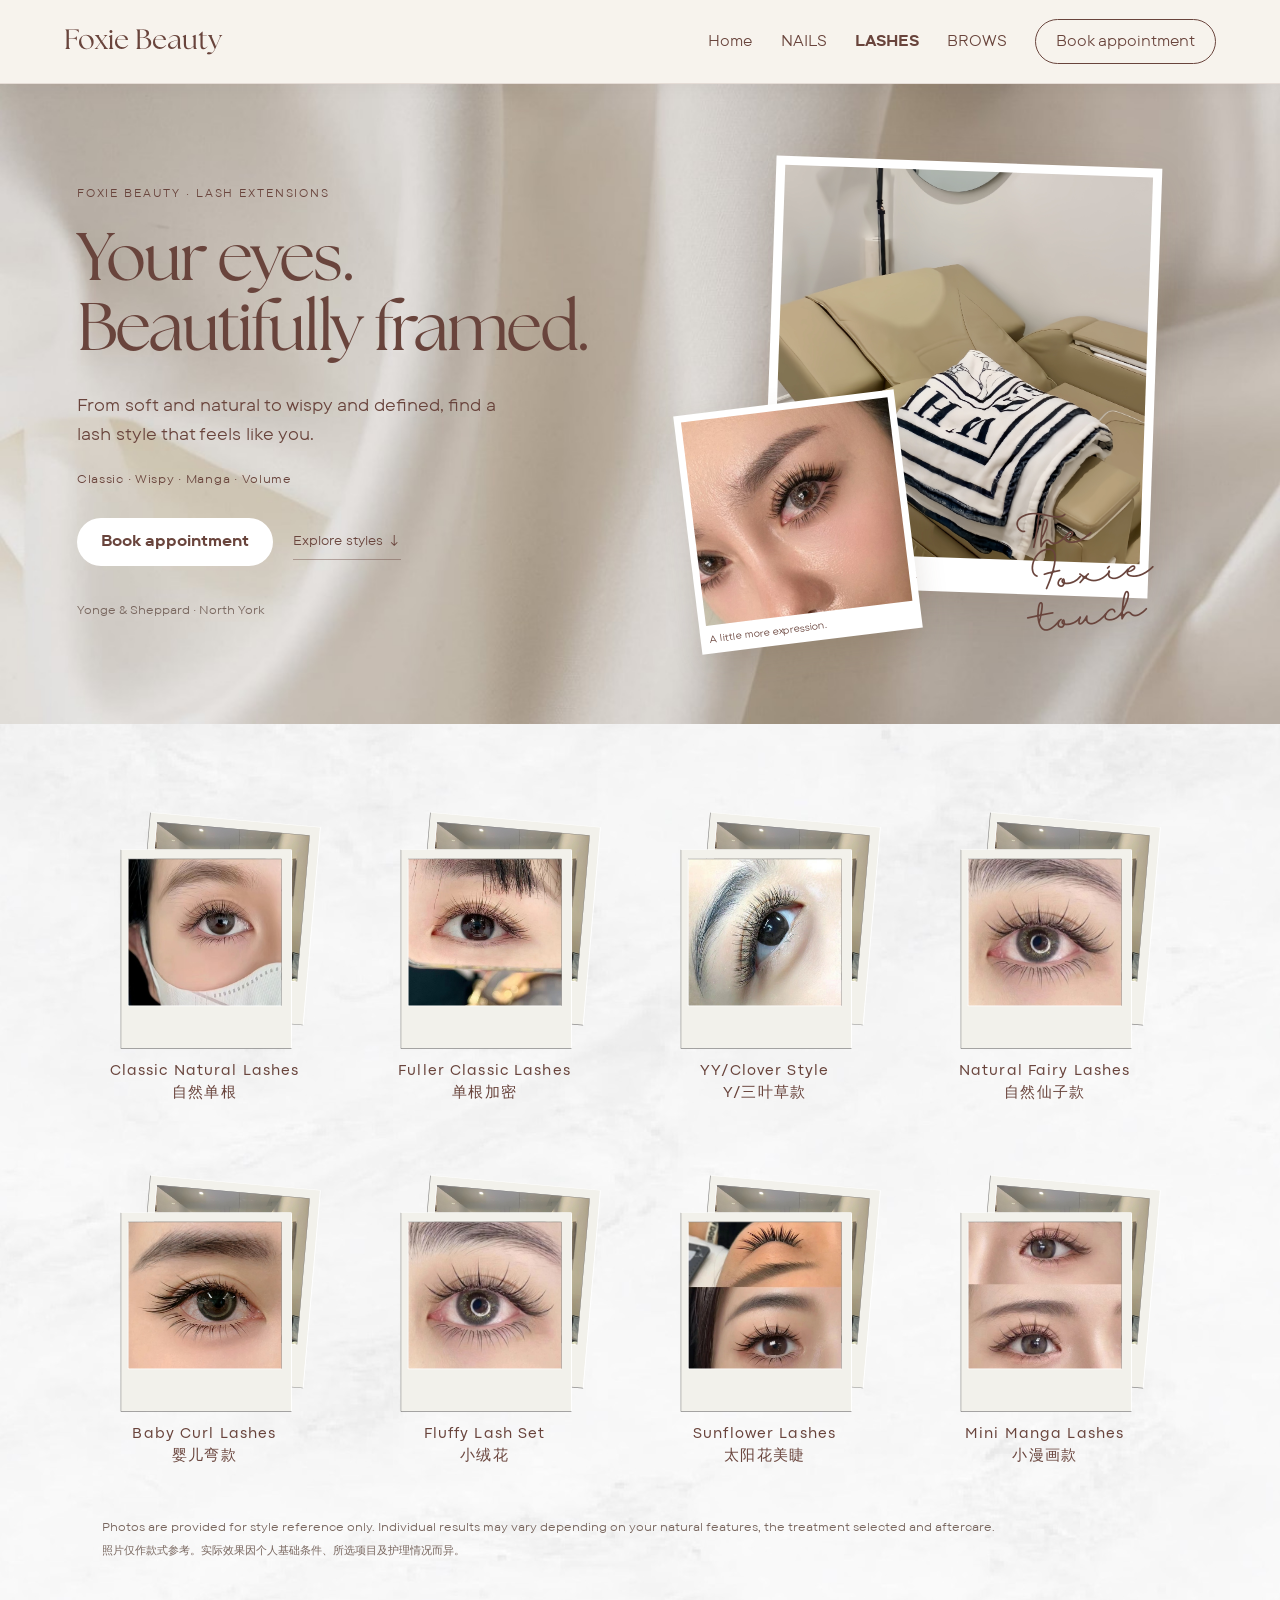
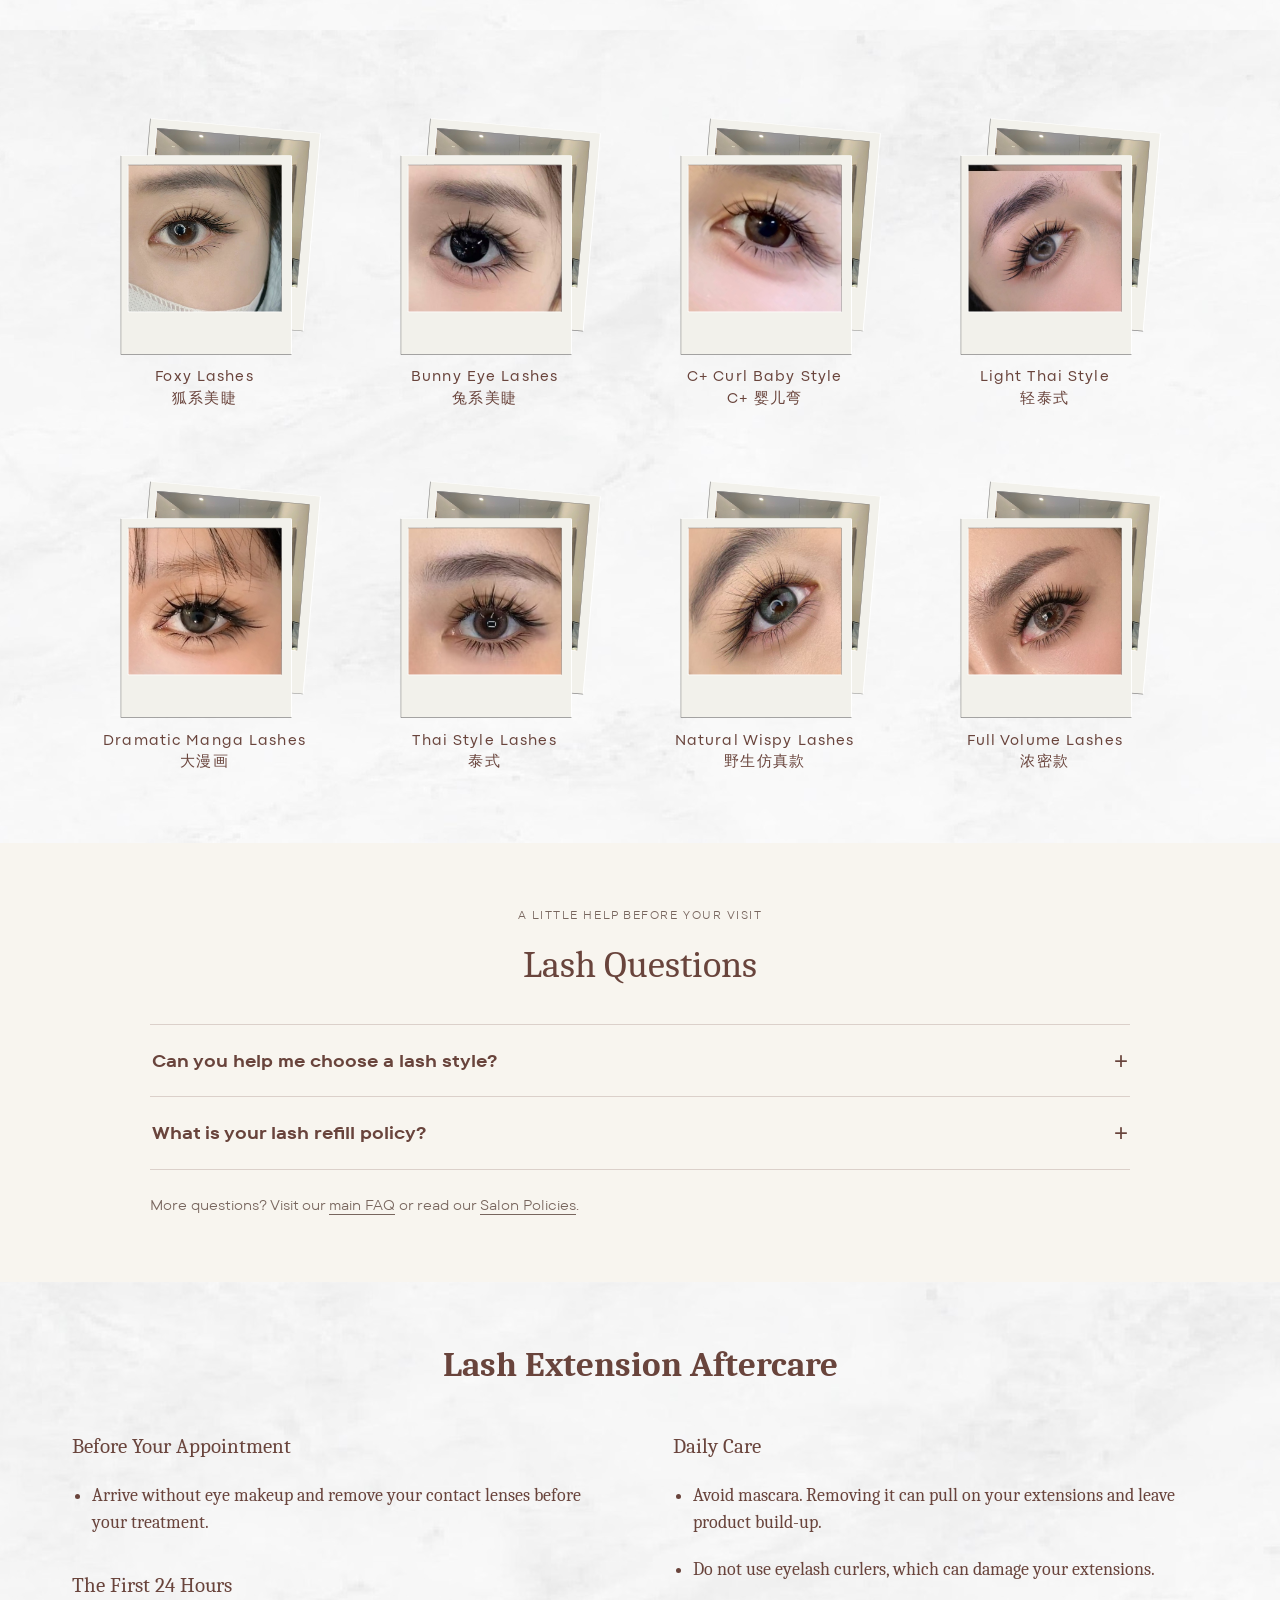
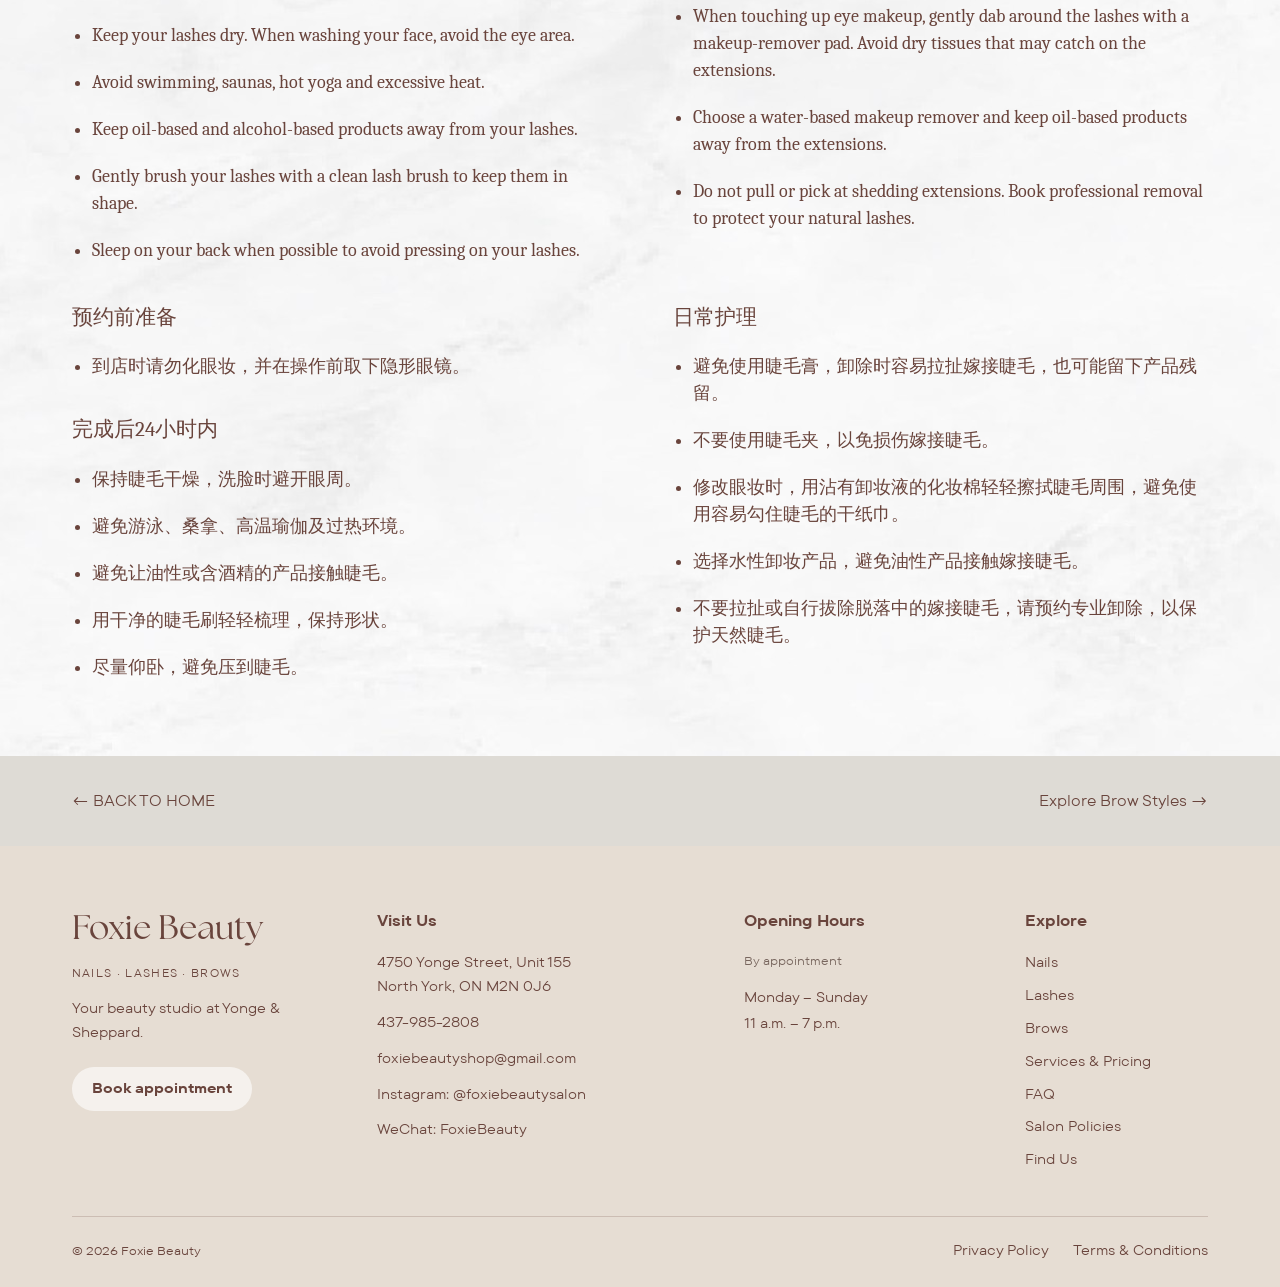
==== commit 432be124: "Add files via upload" ====
--- a/lashes/index.html
+++ b/lashes/index.html
@@ -1 +1 @@
-<!doctype html><html lang="en-CA"><head><meta charset="utf-8"><meta name="viewport" content="width=device-width,initial-scale=1"><title>Lash Extensions in North York | Foxie Beauty</title><meta name="description" content="Explore classic, wispy, manga and volume lash extensions at Foxie Beauty in North York. View styles, read aftercare tips and book online."><meta name="robots" content="index,follow,max-image-preview:large"><link rel="canonical" href="https://foxiebeauty-preview-luna.workspace-410986.chatgpt.site/lashes/"><meta name="theme-color" content="#69443c"><meta property="og:type" content="website"><meta property="og:site_name" content="Foxie Beauty"><meta property="og:title" content="Lash Extensions in North York | Foxie Beauty"><meta property="og:description" content="Explore classic, wispy, manga and volume lash extensions at Foxie Beauty in North York. View styles, read aftercare tips and book online."><meta property="og:url" content="https://foxiebeauty-preview-luna.workspace-410986.chatgpt.site/lashes/"><meta property="og:image" content="https://foxiebeauty-preview-luna.workspace-410986.chatgpt.site/assets/inspiration/d79d7027bbe825b2.jpg"><meta name="twitter:card" content="summary_large_image"><link rel="icon" href="../assets/favicon.svg" type="image/svg+xml"><link rel="stylesheet" href="../styles.css"><link rel="stylesheet" href="../refinements.css"><link rel="stylesheet" href="../corrections.css"><script src="../app.js" defer></script><script type="application/ld+json">{"@context": "https://schema.org", "@type": "WebPage", "@id": "https://foxiebeauty-preview-luna.workspace-410986.chatgpt.site/lashes/#webpage", "url": "https://foxiebeauty-preview-luna.workspace-410986.chatgpt.site/lashes/", "name": "Lash Extensions in North York | Foxie Beauty", "description": "Explore classic, wispy, manga and volume lash extensions at Foxie Beauty in North York. View styles, read aftercare tips and book online.", "isPartOf": {"@type": "WebSite", "url": "https://foxiebeauty-preview-luna.workspace-410986.chatgpt.site/", "name": "Foxie Beauty"}, "about": {"@type": "Service", "name": "Lash Extensions", "provider": {"@type": "BeautySalon", "name": "Foxie Beauty", "@id": "https://foxiebeauty-preview-luna.workspace-410986.chatgpt.site/#salon"}, "areaServed": {"@type": "Place", "name": "North York, Toronto"}}}</script><script type="application/ld+json">{"@context": "https://schema.org", "@type": "BreadcrumbList", "itemListElement": [{"@type": "ListItem", "position": 1, "name": "Home", "item": "https://foxiebeauty-preview-luna.workspace-410986.chatgpt.site/"}, {"@type": "ListItem", "position": 2, "name": "Lash Extensions", "item": "https://foxiebeauty-preview-luna.workspace-410986.chatgpt.site/lashes/"}]}</script></head><body class="inspiration-page lashes"><a class="skip-link" href="#main">Skip to content</a><header class="site-header"><a class="mobile-wordmark header-wordmark" href="../#home" aria-label="Foxie Beauty home">Foxie Beauty</a><button class="menu-toggle" aria-label="Open navigation" aria-expanded="false" aria-controls="primary-nav" hidden>Menu <span aria-hidden="true">☰</span></button><nav id="primary-nav" aria-label="Main navigation"><a href="../#home">Home</a><a href="../#service">NAILS</a><a href="../lashes/" aria-current="page">LASHES</a><a href="../semi-permanent-makeup/">BROWS</a><a class="nav-booking" href="https://www.fresha.com/a/foxie-beauty-toronto-4750-yonge-street-il761lv0/booking?menu=true&amp;pId=1017722" target="_blank" rel="noopener">Book appointment<span class="sr-only"> (opens in a new tab)</span></a></nav></header><main id="main"><section class="landing-hero editorial-hero" aria-labelledby="landing-title"><div class="landing-intro hero-copy"><p class="hero-eyebrow"><span class="hero-text-desktop">FOXIE BEAUTY · LASH EXTENSIONS</span><span class="hero-text-mobile">LASH EXTENSIONS</span></p><h1 id="landing-title">Your eyes.<br>Beautifully framed.</h1><p class="hero-description"><span class="hero-text-desktop">From soft and natural to wispy and defined, find a lash style that feels like you.</span><span class="hero-text-mobile">Find your look, from soft and natural to bold and defined.</span></p><p class="hero-style-line">Classic · Wispy · Manga · Volume</p><div class="landing-hero-action hero-action"><a class="button button-white" href="https://www.fresha.com/a/foxie-beauty-toronto-4750-yonge-street-il761lv0/booking?menu=true&amp;pId=1017722" target="_blank" rel="noopener">Book appointment</a><a class="hero-secondary" href="#styles">Explore styles ↓</a></div><p class="hero-location">Yonge &amp; Sheppard · North York</p></div><div class="hero-art"><figure class="hero-art-main"><img src="../assets/lash-studio.png" alt="Lash treatment chair and lighting at Foxie Beauty" width="1147" height="2048" fetchpriority="high"><figcaption>A little time for yourself.</figcaption></figure><figure class="hero-art-detail"><img src="../assets/inspiration/d5a187ee21fc4d9e.jpg" alt="Full volume lash style with defined curl and fullness" width="800" height="600"><figcaption>A little more expression.</figcaption></figure><span class="hero-art-tag" aria-hidden="true">The Foxie touch</span></div></section><div id="styles"><h2 class="sr-only">Lash Styles</h2><section class="inspiration-section marble" aria-label="Lash style inspiration"><div class="inspiration-grid"><figure class="style-card"><svg class="source-polaroid" xmlns="http://www.w3.org/2000/svg" viewBox="0 0 362 424" role="img" aria-label="Classic Natural Lashes — 自然单根"><defs><clipPath id="crop-lashes-3-__id132"><path d="M336.4 46L71.1 22.9c-.6-.1-1.1.4-1.2 1L47.8 278.5c-.1.6.4 1.1 1 1.2L314 302.8c.6.1 1.1-.4 1.2-1l22.2-254.6c0-.6-.4-1.1-1-1.2z"/></clipPath><clipPath id="crop-lashes-3-__id143"><path d="M287.2 87H20.9c-.6 0-1.1.5-1.1 1.1v255.6c0 .6.5 1.1 1.1 1.1h266.3c.6 0 1.1-.5 1.1-1.1V88.1c0-.6-.5-1.1-1.1-1.1z"/></clipPath></defs><path d="M354.3 31.3L59 5.6c-.6-.1-1.1.4-1.2 1l-30.1 345c-.1.6.4 1.1 1 1.1L324 378.4c.6.1 1.1-.4 1.2-1l30.1-345c0-.5-.4-1-1-1.1zm-16.9 15.9l-22.2 254.6c-.1.6-.6 1-1.1 1L48.8 279.7c-.6-.1-1-.6-1-1.1L70 23.9c.1-.6.6-1 1.2-1L336.4 46c.6.1 1 .6 1 1.2z" fill="rgb(242, 241, 235)"/><g clip-path="url(#crop-lashes-3-__id132)"><image href="../assets/inspiration/762ce6fe389a2e75.jpg" width="289.613" height="386.15" transform="translate(47.7872, -30.2252) translate(144.806, 193.075) rotate(0) translate(-144.806, -193.075)" preserveAspectRatio="none"/></g><path d="M337.4 46.8s-.1-.6-.9-.8h-.1l-.9-.1L70.3 22.8c-.5 0-1.1.1-1.2.7l.1.5c.2-.2.6-.4 1-.4l266.1 23.2h.4l-22.2 255c0 .4-.2.7-.5.9h.3c.5 0 1-.3 1-.8l22.1-255.1z" fill="rgb(137, 136, 136)"/><path d="M29 351.8c-.6-.1-1-.6-1-1.2l-.1 1.1c-.1.6.4 1.1 1 1.2l296.6 25.8c.3 0 .5-.1.7-.2l-1.1-.9L29 351.8z" fill="rgb(137, 136, 136)"/><path d="M28.9 351.8L59 6.6l-.7-.7c-.2.1-.3.4-.4.7l-30 345.1c-.1.6.4 1.1 1 1.2l1.1.1c-.7-.1-1.1-.6-1.1-1.2z" fill="rgb(137, 136, 136)"/><path d="M47.8 278.5L70 23.9v-.2l-.7-.7c-.2.2-.4.4-.4.8L46.7 278.4c-.1.6.4 1.1 1 1.2l1.1.1c-.6-.1-1.1-.6-1-1.2z" fill="rgb(255, 255, 255)"/><path d="M59 6.6z" fill="rgb(255, 255, 255)"/><path d="M314.4 302h-.3L47.9 278.8c-.6-.1-1-.6-1-1.1l-.1 1.1c-.1.6.4 1.1 1 1.2L314 303.1c.3 0 .6-.1.8-.3l-.4-.8z" fill="rgb(255, 255, 255)"/><path d="M59 6.6l.1-.3c-.1.1-.1.2-.1.3z" fill="rgb(255, 255, 255)"/><path d="M355.8 31.4L60.2 5.7l-1-.1c-.3 0-.6.1-.8.3l.6.7h.1l296.6 25.8c.6.1 1 .6 1 1.2l.1-1.1c0-.5-.4-1-1-1.1z" fill="rgb(255, 255, 255)"/><path d="M326.7 377.7l30-344.4s-.6-.7-.8-.9c0 0-.2-.2-.6-.2l-30.1 345.3 1.1.9c.2-.1.4-.4.4-.7z" fill="rgb(255, 255, 255)"/><path d="M303.7 70.9H7.3c-.6 0-1.1.5-1.1 1.1v346.3c0 .6.5 1.1 1.1 1.1h296.4c.6 0 1.1-.5 1.1-1.1V71.9c0-.6-.5-1-1.1-1zm-15.4 17.2v255.6c0 .6-.5 1.1-1.1 1.1H20.9c-.6 0-1.1-.5-1.1-1.1V88.1c0-.6.5-1.1 1.1-1.1h266.3c.6 0 1.1.5 1.1 1.1z" fill="rgb(242, 241, 235)"/><g clip-path="url(#crop-lashes-3-__id143)"><image href="../assets/inspiration/d79d7027bbe825b2.jpg" width="307.701" height="458.195" transform="translate(-15.1626, 87) translate(153.851, 229.098) rotate(0) translate(-153.851, -229.098)" preserveAspectRatio="none"/></g><path d="M288.3 87.8s-.2-.6-1-.7H20c-.5 0-1.1.2-1.1.8l.2.5c.2-.3.6-.4.9-.4h267.5v256c0 .4-.2.7-.4.9h.3c.5 0 .9-.4.9-.9V87.8z" fill="rgb(137, 136, 136)"/><path d="M7.5 418.4c-.6 0-1.1-.5-1.1-1.1v1.1c0 .6.5 1.1 1.1 1.1h297.8c.3 0 .5-.1.7-.3l-1.1-.8H7.5z" fill="rgb(137, 136, 136)"/><path d="M7.4 418.4V71.9l-.7-.7c-.2.2-.3.4-.3.7v346.4c0 .6.5 1.1 1.1 1.1h1.1c-.7 0-1.2-.5-1.2-1z" fill="rgb(137, 136, 136)"/><path d="M19.8 343.7V87.9l-.7-.6c-.2.2-.3.5-.3.8v255.6c0 .6.5 1.1 1.1 1.1H21c-.7 0-1.2-.5-1.2-1.1z" fill="rgb(255, 255, 255)"/><path d="M7.4 71.9z" fill="rgb(255, 255, 255)"/><path d="M287.5 343.9c-.1 0-.2.1-.3.1H20c-.6 0-1.1-.5-1.1-1.1v1.1c0 .6.5 1.1 1.1 1.1h267.2c.3 0 .6-.2.8-.4l-.5-.8z" fill="rgb(255, 255, 255)"/><path d="M7.4 71.9l.1-.3c-.1.1-.1.2-.1.3z" fill="rgb(255, 255, 255)"/><path d="M305.2 70.8H7.5c-.3 0-.6.2-.8.4l.7.7h297.9c.6 0 1.1.5 1.1 1.1v-1.1c-.1-.6-.6-1.1-1.2-1.1z" fill="rgb(255, 255, 255)"/><path d="M306.3 418.3V72.7s-.7-.6-.9-.8c0 0-.2-.2-.7-.2v346.7l1.2.8c.3-.2.4-.5.4-.9z" fill="rgb(255, 255, 255)"/></svg><figcaption class="style-caption"><h3>Classic Natural Lashes</h3><p lang="zh-Hans">自然单根</p></figcaption></figure><figure class="style-card"><svg class="source-polaroid" xmlns="http://www.w3.org/2000/svg" viewBox="0 0 362 424" role="img" aria-label="Fuller Classic Lashes — 单根加密"><defs><clipPath id="crop-lashes-0-__id59"><path d="M336.4 46L71.1 22.9c-.6-.1-1.1.4-1.2 1L47.8 278.5c-.1.6.4 1.1 1 1.2L314 302.8c.6.1 1.1-.4 1.2-1l22.2-254.6c0-.6-.4-1.1-1-1.2z"/></clipPath><clipPath id="crop-lashes-0-__id70"><path d="M287.2 87H20.9c-.6 0-1.1.5-1.1 1.1v255.6c0 .6.5 1.1 1.1 1.1h266.3c.6 0 1.1-.5 1.1-1.1V88.1c0-.6-.5-1.1-1.1-1.1z"/></clipPath></defs><path d="M354.3 31.3L59 5.6c-.6-.1-1.1.4-1.2 1l-30.1 345c-.1.6.4 1.1 1 1.1L324 378.4c.6.1 1.1-.4 1.2-1l30.1-345c0-.5-.4-1-1-1.1zm-16.9 15.9l-22.2 254.6c-.1.6-.6 1-1.1 1L48.8 279.7c-.6-.1-1-.6-1-1.1L70 23.9c.1-.6.6-1 1.2-1L336.4 46c.6.1 1 .6 1 1.2z" fill="rgb(242, 241, 235)"/><g clip-path="url(#crop-lashes-0-__id59)"><image href="../assets/inspiration/762ce6fe389a2e75.jpg" width="289.613" height="386.15" transform="translate(47.7872, -30.2252) translate(144.806, 193.075) rotate(0) translate(-144.806, -193.075)" preserveAspectRatio="none"/></g><path d="M337.4 46.8s-.1-.6-.9-.8h-.1l-.9-.1L70.3 22.8c-.5 0-1.1.1-1.2.7l.1.5c.2-.2.6-.4 1-.4l266.1 23.2h.4l-22.2 255c0 .4-.2.7-.5.9h.3c.5 0 1-.3 1-.8l22.1-255.1z" fill="rgb(137, 136, 136)"/><path d="M29 351.8c-.6-.1-1-.6-1-1.2l-.1 1.1c-.1.6.4 1.1 1 1.2l296.6 25.8c.3 0 .5-.1.7-.2l-1.1-.9L29 351.8z" fill="rgb(137, 136, 136)"/><path d="M28.9 351.8L59 6.6l-.7-.7c-.2.1-.3.4-.4.7l-30 345.1c-.1.6.4 1.1 1 1.2l1.1.1c-.7-.1-1.1-.6-1.1-1.2z" fill="rgb(137, 136, 136)"/><path d="M47.8 278.5L70 23.9v-.2l-.7-.7c-.2.2-.4.4-.4.8L46.7 278.4c-.1.6.4 1.1 1 1.2l1.1.1c-.6-.1-1.1-.6-1-1.2z" fill="rgb(255, 255, 255)"/><path d="M59 6.6z" fill="rgb(255, 255, 255)"/><path d="M314.4 302h-.3L47.9 278.8c-.6-.1-1-.6-1-1.1l-.1 1.1c-.1.6.4 1.1 1 1.2L314 303.1c.3 0 .6-.1.8-.3l-.4-.8z" fill="rgb(255, 255, 255)"/><path d="M59 6.6l.1-.3c-.1.1-.1.2-.1.3z" fill="rgb(255, 255, 255)"/><path d="M355.8 31.4L60.2 5.7l-1-.1c-.3 0-.6.1-.8.3l.6.7h.1l296.6 25.8c.6.1 1 .6 1 1.2l.1-1.1c0-.5-.4-1-1-1.1z" fill="rgb(255, 255, 255)"/><path d="M326.7 377.7l30-344.4s-.6-.7-.8-.9c0 0-.2-.2-.6-.2l-30.1 345.3 1.1.9c.2-.1.4-.4.4-.7z" fill="rgb(255, 255, 255)"/><path d="M303.7 70.9H7.3c-.6 0-1.1.5-1.1 1.1v346.3c0 .6.5 1.1 1.1 1.1h296.4c.6 0 1.1-.5 1.1-1.1V71.9c0-.6-.5-1-1.1-1zm-15.4 17.2v255.6c0 .6-.5 1.1-1.1 1.1H20.9c-.6 0-1.1-.5-1.1-1.1V88.1c0-.6.5-1.1 1.1-1.1h266.3c.6 0 1.1.5 1.1 1.1z" fill="rgb(242, 241, 235)"/><g clip-path="url(#crop-lashes-0-__id70)"><image href="../assets/inspiration/207b939600bd5f6f.jpg" width="287.923" height="383.813" transform="translate(2.08917, 57.4903) translate(143.962, 191.906) rotate(0) translate(-143.962, -191.906)" preserveAspectRatio="none"/></g><path d="M288.3 87.8s-.2-.6-1-.7H20c-.5 0-1.1.2-1.1.8l.2.5c.2-.3.6-.4.9-.4h267.5v256c0 .4-.2.7-.4.9h.3c.5 0 .9-.4.9-.9V87.8z" fill="rgb(137, 136, 136)"/><path d="M7.5 418.4c-.6 0-1.1-.5-1.1-1.1v1.1c0 .6.5 1.1 1.1 1.1h297.8c.3 0 .5-.1.7-.3l-1.1-.8H7.5z" fill="rgb(137, 136, 136)"/><path d="M7.4 418.4V71.9l-.7-.7c-.2.2-.3.4-.3.7v346.4c0 .6.5 1.1 1.1 1.1h1.1c-.7 0-1.2-.5-1.2-1z" fill="rgb(137, 136, 136)"/><path d="M19.8 343.7V87.9l-.7-.6c-.2.2-.3.5-.3.8v255.6c0 .6.5 1.1 1.1 1.1H21c-.7 0-1.2-.5-1.2-1.1z" fill="rgb(255, 255, 255)"/><path d="M7.4 71.9z" fill="rgb(255, 255, 255)"/><path d="M287.5 343.9c-.1 0-.2.1-.3.1H20c-.6 0-1.1-.5-1.1-1.1v1.1c0 .6.5 1.1 1.1 1.1h267.2c.3 0 .6-.2.8-.4l-.5-.8z" fill="rgb(255, 255, 255)"/><path d="M7.4 71.9l.1-.3c-.1.1-.1.2-.1.3z" fill="rgb(255, 255, 255)"/><path d="M305.2 70.8H7.5c-.3 0-.6.2-.8.4l.7.7h297.9c.6 0 1.1.5 1.1 1.1v-1.1c-.1-.6-.6-1.1-1.2-1.1z" fill="rgb(255, 255, 255)"/><path d="M306.3 418.3V72.7s-.7-.6-.9-.8c0 0-.2-.2-.7-.2v346.7l1.2.8c.3-.2.4-.5.4-.9z" fill="rgb(255, 255, 255)"/></svg><figcaption class="style-caption"><h3>Fuller Classic Lashes</h3><p lang="zh-Hans">单根加密</p></figcaption></figure><figure class="style-card"><svg class="source-polaroid" xmlns="http://www.w3.org/2000/svg" viewBox="0 0 362 424" role="img" aria-label="YY/Clover Style — Y/三叶草款"><defs><clipPath id="crop-lashes-1-__id83"><path d="M336.4 46L71.1 22.9c-.6-.1-1.1.4-1.2 1L47.8 278.5c-.1.6.4 1.1 1 1.2L314 302.8c.6.1 1.1-.4 1.2-1l22.2-254.6c0-.6-.4-1.1-1-1.2z"/></clipPath><clipPath id="crop-lashes-1-__id94"><path d="M287.2 87H20.9c-.6 0-1.1.5-1.1 1.1v255.6c0 .6.5 1.1 1.1 1.1h266.3c.6 0 1.1-.5 1.1-1.1V88.1c0-.6-.5-1.1-1.1-1.1z"/></clipPath></defs><path d="M354.3 31.3L59 5.6c-.6-.1-1.1.4-1.2 1l-30.1 345c-.1.6.4 1.1 1 1.1L324 378.4c.6.1 1.1-.4 1.2-1l30.1-345c0-.5-.4-1-1-1.1zm-16.9 15.9l-22.2 254.6c-.1.6-.6 1-1.1 1L48.8 279.7c-.6-.1-1-.6-1-1.1L70 23.9c.1-.6.6-1 1.2-1L336.4 46c.6.1 1 .6 1 1.2z" fill="rgb(242, 241, 235)"/><g clip-path="url(#crop-lashes-1-__id83)"><image href="../assets/inspiration/762ce6fe389a2e75.jpg" width="289.613" height="386.15" transform="translate(47.7872, -30.2252) translate(144.806, 193.075) rotate(0) translate(-144.806, -193.075)" preserveAspectRatio="none"/></g><path d="M337.4 46.8s-.1-.6-.9-.8h-.1l-.9-.1L70.3 22.8c-.5 0-1.1.1-1.2.7l.1.5c.2-.2.6-.4 1-.4l266.1 23.2h.4l-22.2 255c0 .4-.2.7-.5.9h.3c.5 0 1-.3 1-.8l22.1-255.1z" fill="rgb(137, 136, 136)"/><path d="M29 351.8c-.6-.1-1-.6-1-1.2l-.1 1.1c-.1.6.4 1.1 1 1.2l296.6 25.8c.3 0 .5-.1.7-.2l-1.1-.9L29 351.8z" fill="rgb(137, 136, 136)"/><path d="M28.9 351.8L59 6.6l-.7-.7c-.2.1-.3.4-.4.7l-30 345.1c-.1.6.4 1.1 1 1.2l1.1.1c-.7-.1-1.1-.6-1.1-1.2z" fill="rgb(137, 136, 136)"/><path d="M47.8 278.5L70 23.9v-.2l-.7-.7c-.2.2-.4.4-.4.8L46.7 278.4c-.1.6.4 1.1 1 1.2l1.1.1c-.6-.1-1.1-.6-1-1.2z" fill="rgb(255, 255, 255)"/><path d="M59 6.6z" fill="rgb(255, 255, 255)"/><path d="M314.4 302h-.3L47.9 278.8c-.6-.1-1-.6-1-1.1l-.1 1.1c-.1.6.4 1.1 1 1.2L314 303.1c.3 0 .6-.1.8-.3l-.4-.8z" fill="rgb(255, 255, 255)"/><path d="M59 6.6l.1-.3c-.1.1-.1.2-.1.3z" fill="rgb(255, 255, 255)"/><path d="M355.8 31.4L60.2 5.7l-1-.1c-.3 0-.6.1-.8.3l.6.7h.1l296.6 25.8c.6.1 1 .6 1 1.2l.1-1.1c0-.5-.4-1-1-1.1z" fill="rgb(255, 255, 255)"/><path d="M326.7 377.7l30-344.4s-.6-.7-.8-.9c0 0-.2-.2-.6-.2l-30.1 345.3 1.1.9c.2-.1.4-.4.4-.7z" fill="rgb(255, 255, 255)"/><path d="M303.7 70.9H7.3c-.6 0-1.1.5-1.1 1.1v346.3c0 .6.5 1.1 1.1 1.1h296.4c.6 0 1.1-.5 1.1-1.1V71.9c0-.6-.5-1-1.1-1zm-15.4 17.2v255.6c0 .6-.5 1.1-1.1 1.1H20.9c-.6 0-1.1-.5-1.1-1.1V88.1c0-.6.5-1.1 1.1-1.1h266.3c.6 0 1.1.5 1.1 1.1z" fill="rgb(242, 241, 235)"/><g clip-path="url(#crop-lashes-1-__id94)"><image href="../assets/inspiration/7f2764ffccf21e85.jpg" width="271.535" height="361.608" transform="translate(19.8, 25.5876) translate(135.768, 180.804) rotate(0) translate(-135.768, -180.804)" preserveAspectRatio="none"/></g><path d="M288.3 87.8s-.2-.6-1-.7H20c-.5 0-1.1.2-1.1.8l.2.5c.2-.3.6-.4.9-.4h267.5v256c0 .4-.2.7-.4.9h.3c.5 0 .9-.4.9-.9V87.8z" fill="rgb(137, 136, 136)"/><path d="M7.5 418.4c-.6 0-1.1-.5-1.1-1.1v1.1c0 .6.5 1.1 1.1 1.1h297.8c.3 0 .5-.1.7-.3l-1.1-.8H7.5z" fill="rgb(137, 136, 136)"/><path d="M7.4 418.4V71.9l-.7-.7c-.2.2-.3.4-.3.7v346.4c0 .6.5 1.1 1.1 1.1h1.1c-.7 0-1.2-.5-1.2-1z" fill="rgb(137, 136, 136)"/><path d="M19.8 343.7V87.9l-.7-.6c-.2.2-.3.5-.3.8v255.6c0 .6.5 1.1 1.1 1.1H21c-.7 0-1.2-.5-1.2-1.1z" fill="rgb(255, 255, 255)"/><path d="M7.4 71.9z" fill="rgb(255, 255, 255)"/><path d="M287.5 343.9c-.1 0-.2.1-.3.1H20c-.6 0-1.1-.5-1.1-1.1v1.1c0 .6.5 1.1 1.1 1.1h267.2c.3 0 .6-.2.8-.4l-.5-.8z" fill="rgb(255, 255, 255)"/><path d="M7.4 71.9l.1-.3c-.1.1-.1.2-.1.3z" fill="rgb(255, 255, 255)"/><path d="M305.2 70.8H7.5c-.3 0-.6.2-.8.4l.7.7h297.9c.6 0 1.1.5 1.1 1.1v-1.1c-.1-.6-.6-1.1-1.2-1.1z" fill="rgb(255, 255, 255)"/><path d="M306.3 418.3V72.7s-.7-.6-.9-.8c0 0-.2-.2-.7-.2v346.7l1.2.8c.3-.2.4-.5.4-.9z" fill="rgb(255, 255, 255)"/></svg><figcaption class="style-caption"><h3>YY/Clover Style</h3><p lang="zh-Hans">Y/三叶草款</p></figcaption></figure><figure class="style-card"><svg class="source-polaroid" xmlns="http://www.w3.org/2000/svg" viewBox="0 0 362 424" role="img" aria-label="Natural Fairy Lashes — 自然仙子款"><defs><clipPath id="crop-lashes-2-__id107"><path d="M336.4 46L71.1 22.9c-.6-.1-1.1.4-1.2 1L47.8 278.5c-.1.6.4 1.1 1 1.2L314 302.8c.6.1 1.1-.4 1.2-1l22.2-254.6c0-.6-.4-1.1-1-1.2z"/></clipPath><clipPath id="crop-lashes-2-__id118"><path d="M287.2 87H20.9c-.6 0-1.1.5-1.1 1.1v255.6c0 .6.5 1.1 1.1 1.1h266.3c.6 0 1.1-.5 1.1-1.1V88.1c0-.6-.5-1.1-1.1-1.1z"/></clipPath></defs><path d="M354.3 31.3L59 5.6c-.6-.1-1.1.4-1.2 1l-30.1 345c-.1.6.4 1.1 1 1.1L324 378.4c.6.1 1.1-.4 1.2-1l30.1-345c0-.5-.4-1-1-1.1zm-16.9 15.9l-22.2 254.6c-.1.6-.6 1-1.1 1L48.8 279.7c-.6-.1-1-.6-1-1.1L70 23.9c.1-.6.6-1 1.2-1L336.4 46c.6.1 1 .6 1 1.2z" fill="rgb(242, 241, 235)"/><g clip-path="url(#crop-lashes-2-__id107)"><image href="../assets/inspiration/762ce6fe389a2e75.jpg" width="289.613" height="386.15" transform="translate(47.7872, -30.2252) translate(144.806, 193.075) rotate(0) translate(-144.806, -193.075)" preserveAspectRatio="none"/></g><path d="M337.4 46.8s-.1-.6-.9-.8h-.1l-.9-.1L70.3 22.8c-.5 0-1.1.1-1.2.7l.1.5c.2-.2.6-.4 1-.4l266.1 23.2h.4l-22.2 255c0 .4-.2.7-.5.9h.3c.5 0 1-.3 1-.8l22.1-255.1z" fill="rgb(137, 136, 136)"/><path d="M29 351.8c-.6-.1-1-.6-1-1.2l-.1 1.1c-.1.6.4 1.1 1 1.2l296.6 25.8c.3 0 .5-.1.7-.2l-1.1-.9L29 351.8z" fill="rgb(137, 136, 136)"/><path d="M28.9 351.8L59 6.6l-.7-.7c-.2.1-.3.4-.4.7l-30 345.1c-.1.6.4 1.1 1 1.2l1.1.1c-.7-.1-1.1-.6-1.1-1.2z" fill="rgb(137, 136, 136)"/><path d="M47.8 278.5L70 23.9v-.2l-.7-.7c-.2.2-.4.4-.4.8L46.7 278.4c-.1.6.4 1.1 1 1.2l1.1.1c-.6-.1-1.1-.6-1-1.2z" fill="rgb(255, 255, 255)"/><path d="M59 6.6z" fill="rgb(255, 255, 255)"/><path d="M314.4 302h-.3L47.9 278.8c-.6-.1-1-.6-1-1.1l-.1 1.1c-.1.6.4 1.1 1 1.2L314 303.1c.3 0 .6-.1.8-.3l-.4-.8z" fill="rgb(255, 255, 255)"/><path d="M59 6.6l.1-.3c-.1.1-.1.2-.1.3z" fill="rgb(255, 255, 255)"/><path d="M355.8 31.4L60.2 5.7l-1-.1c-.3 0-.6.1-.8.3l.6.7h.1l296.6 25.8c.6.1 1 .6 1 1.2l.1-1.1c0-.5-.4-1-1-1.1z" fill="rgb(255, 255, 255)"/><path d="M326.7 377.7l30-344.4s-.6-.7-.8-.9c0 0-.2-.2-.6-.2l-30.1 345.3 1.1.9c.2-.1.4-.4.4-.7z" fill="rgb(255, 255, 255)"/><path d="M303.7 70.9H7.3c-.6 0-1.1.5-1.1 1.1v346.3c0 .6.5 1.1 1.1 1.1h296.4c.6 0 1.1-.5 1.1-1.1V71.9c0-.6-.5-1-1.1-1zm-15.4 17.2v255.6c0 .6-.5 1.1-1.1 1.1H20.9c-.6 0-1.1-.5-1.1-1.1V88.1c0-.6.5-1.1 1.1-1.1h266.3c.6 0 1.1.5 1.1 1.1z" fill="rgb(242, 241, 235)"/><g clip-path="url(#crop-lashes-2-__id118)"><image href="../assets/inspiration/814497c0f2b19460.jpg" width="392.49" height="523.956" transform="translate(-36.85, 87) translate(196.245, 261.978) rotate(0) translate(-196.245, -261.978)" preserveAspectRatio="none"/></g><path d="M288.3 87.8s-.2-.6-1-.7H20c-.5 0-1.1.2-1.1.8l.2.5c.2-.3.6-.4.9-.4h267.5v256c0 .4-.2.7-.4.9h.3c.5 0 .9-.4.9-.9V87.8z" fill="rgb(137, 136, 136)"/><path d="M7.5 418.4c-.6 0-1.1-.5-1.1-1.1v1.1c0 .6.5 1.1 1.1 1.1h297.8c.3 0 .5-.1.7-.3l-1.1-.8H7.5z" fill="rgb(137, 136, 136)"/><path d="M7.4 418.4V71.9l-.7-.7c-.2.2-.3.4-.3.7v346.4c0 .6.5 1.1 1.1 1.1h1.1c-.7 0-1.2-.5-1.2-1z" fill="rgb(137, 136, 136)"/><path d="M19.8 343.7V87.9l-.7-.6c-.2.2-.3.5-.3.8v255.6c0 .6.5 1.1 1.1 1.1H21c-.7 0-1.2-.5-1.2-1.1z" fill="rgb(255, 255, 255)"/><path d="M7.4 71.9z" fill="rgb(255, 255, 255)"/><path d="M287.5 343.9c-.1 0-.2.1-.3.1H20c-.6 0-1.1-.5-1.1-1.1v1.1c0 .6.5 1.1 1.1 1.1h267.2c.3 0 .6-.2.8-.4l-.5-.8z" fill="rgb(255, 255, 255)"/><path d="M7.4 71.9l.1-.3c-.1.1-.1.2-.1.3z" fill="rgb(255, 255, 255)"/><path d="M305.2 70.8H7.5c-.3 0-.6.2-.8.4l.7.7h297.9c.6 0 1.1.5 1.1 1.1v-1.1c-.1-.6-.6-1.1-1.2-1.1z" fill="rgb(255, 255, 255)"/><path d="M306.3 418.3V72.7s-.7-.6-.9-.8c0 0-.2-.2-.7-.2v346.7l1.2.8c.3-.2.4-.5.4-.9z" fill="rgb(255, 255, 255)"/></svg><figcaption class="style-caption"><h3>Natural Fairy Lashes</h3><p lang="zh-Hans">自然仙子款</p></figcaption></figure><figure class="style-card"><svg class="source-polaroid" xmlns="http://www.w3.org/2000/svg" viewBox="0 0 362 424" role="img" aria-label="Baby Curl Lashes — 婴儿弯款"><defs><clipPath id="crop-lashes-4-__id157"><path d="M336.4 46L71.1 22.9c-.6-.1-1.1.4-1.2 1L47.8 278.5c-.1.6.4 1.1 1 1.2L314 302.8c.6.1 1.1-.4 1.2-1l22.2-254.6c0-.6-.4-1.1-1-1.2z"/></clipPath><clipPath id="crop-lashes-4-__id168"><path d="M287.2 87H20.9c-.6 0-1.1.5-1.1 1.1v255.6c0 .6.5 1.1 1.1 1.1h266.3c.6 0 1.1-.5 1.1-1.1V88.1c0-.6-.5-1.1-1.1-1.1z"/></clipPath></defs><path d="M354.3 31.3L59 5.6c-.6-.1-1.1.4-1.2 1l-30.1 345c-.1.6.4 1.1 1 1.1L324 378.4c.6.1 1.1-.4 1.2-1l30.1-345c0-.5-.4-1-1-1.1zm-16.9 15.9l-22.2 254.6c-.1.6-.6 1-1.1 1L48.8 279.7c-.6-.1-1-.6-1-1.1L70 23.9c.1-.6.6-1 1.2-1L336.4 46c.6.1 1 .6 1 1.2z" fill="rgb(242, 241, 235)"/><g clip-path="url(#crop-lashes-4-__id157)"><image href="../assets/inspiration/762ce6fe389a2e75.jpg" width="289.613" height="386.15" transform="translate(47.7872, -30.2252) translate(144.806, 193.075) rotate(0) translate(-144.806, -193.075)" preserveAspectRatio="none"/></g><path d="M337.4 46.8s-.1-.6-.9-.8h-.1l-.9-.1L70.3 22.8c-.5 0-1.1.1-1.2.7l.1.5c.2-.2.6-.4 1-.4l266.1 23.2h.4l-22.2 255c0 .4-.2.7-.5.9h.3c.5 0 1-.3 1-.8l22.1-255.1z" fill="rgb(137, 136, 136)"/><path d="M29 351.8c-.6-.1-1-.6-1-1.2l-.1 1.1c-.1.6.4 1.1 1 1.2l296.6 25.8c.3 0 .5-.1.7-.2l-1.1-.9L29 351.8z" fill="rgb(137, 136, 136)"/><path d="M28.9 351.8L59 6.6l-.7-.7c-.2.1-.3.4-.4.7l-30 345.1c-.1.6.4 1.1 1 1.2l1.1.1c-.7-.1-1.1-.6-1.1-1.2z" fill="rgb(137, 136, 136)"/><path d="M47.8 278.5L70 23.9v-.2l-.7-.7c-.2.2-.4.4-.4.8L46.7 278.4c-.1.6.4 1.1 1 1.2l1.1.1c-.6-.1-1.1-.6-1-1.2z" fill="rgb(255, 255, 255)"/><path d="M59 6.6z" fill="rgb(255, 255, 255)"/><path d="M314.4 302h-.3L47.9 278.8c-.6-.1-1-.6-1-1.1l-.1 1.1c-.1.6.4 1.1 1 1.2L314 303.1c.3 0 .6-.1.8-.3l-.4-.8z" fill="rgb(255, 255, 255)"/><path d="M59 6.6l.1-.3c-.1.1-.1.2-.1.3z" fill="rgb(255, 255, 255)"/><path d="M355.8 31.4L60.2 5.7l-1-.1c-.3 0-.6.1-.8.3l.6.7h.1l296.6 25.8c.6.1 1 .6 1 1.2l.1-1.1c0-.5-.4-1-1-1.1z" fill="rgb(255, 255, 255)"/><path d="M326.7 377.7l30-344.4s-.6-.7-.8-.9c0 0-.2-.2-.6-.2l-30.1 345.3 1.1.9c.2-.1.4-.4.4-.7z" fill="rgb(255, 255, 255)"/><path d="M303.7 70.9H7.3c-.6 0-1.1.5-1.1 1.1v346.3c0 .6.5 1.1 1.1 1.1h296.4c.6 0 1.1-.5 1.1-1.1V71.9c0-.6-.5-1-1.1-1zm-15.4 17.2v255.6c0 .6-.5 1.1-1.1 1.1H20.9c-.6 0-1.1-.5-1.1-1.1V88.1c0-.6.5-1.1 1.1-1.1h266.3c.6 0 1.1.5 1.1 1.1z" fill="rgb(242, 241, 235)"/><g clip-path="url(#crop-lashes-4-__id168)"><image href="../assets/inspiration/e1f2fa4c398ae100.jpg" width="302.698" height="403.676" transform="translate(4.22487, 78.7851) translate(151.349, 201.838) rotate(0) translate(-151.349, -201.838)" preserveAspectRatio="none"/></g><path d="M288.3 87.8s-.2-.6-1-.7H20c-.5 0-1.1.2-1.1.8l.2.5c.2-.3.6-.4.9-.4h267.5v256c0 .4-.2.7-.4.9h.3c.5 0 .9-.4.9-.9V87.8z" fill="rgb(137, 136, 136)"/><path d="M7.5 418.4c-.6 0-1.1-.5-1.1-1.1v1.1c0 .6.5 1.1 1.1 1.1h297.8c.3 0 .5-.1.7-.3l-1.1-.8H7.5z" fill="rgb(137, 136, 136)"/><path d="M7.4 418.4V71.9l-.7-.7c-.2.2-.3.4-.3.7v346.4c0 .6.5 1.1 1.1 1.1h1.1c-.7 0-1.2-.5-1.2-1z" fill="rgb(137, 136, 136)"/><path d="M19.8 343.7V87.9l-.7-.6c-.2.2-.3.5-.3.8v255.6c0 .6.5 1.1 1.1 1.1H21c-.7 0-1.2-.5-1.2-1.1z" fill="rgb(255, 255, 255)"/><path d="M7.4 71.9z" fill="rgb(255, 255, 255)"/><path d="M287.5 343.9c-.1 0-.2.1-.3.1H20c-.6 0-1.1-.5-1.1-1.1v1.1c0 .6.5 1.1 1.1 1.1h267.2c.3 0 .6-.2.8-.4l-.5-.8z" fill="rgb(255, 255, 255)"/><path d="M7.4 71.9l.1-.3c-.1.1-.1.2-.1.3z" fill="rgb(255, 255, 255)"/><path d="M305.2 70.8H7.5c-.3 0-.6.2-.8.4l.7.7h297.9c.6 0 1.1.5 1.1 1.1v-1.1c-.1-.6-.6-1.1-1.2-1.1z" fill="rgb(255, 255, 255)"/><path d="M306.3 418.3V72.7s-.7-.6-.9-.8c0 0-.2-.2-.7-.2v346.7l1.2.8c.3-.2.4-.5.4-.9z" fill="rgb(255, 255, 255)"/></svg><figcaption class="style-caption"><h3>Baby Curl Lashes</h3><p lang="zh-Hans">婴儿弯款</p></figcaption></figure><figure class="style-card"><svg class="source-polaroid" xmlns="http://www.w3.org/2000/svg" viewBox="0 0 362 424" role="img" aria-label="Fluffy Lash Set — 小绒花"><defs><clipPath id="crop-lashes-6-__id207"><path d="M336.4 46L71.1 22.9c-.6-.1-1.1.4-1.2 1L47.8 278.5c-.1.6.4 1.1 1 1.2L314 302.8c.6.1 1.1-.4 1.2-1l22.2-254.6c0-.6-.4-1.1-1-1.2z"/></clipPath><clipPath id="crop-lashes-6-__id218"><path d="M287.2 87H20.9c-.6 0-1.1.5-1.1 1.1v255.6c0 .6.5 1.1 1.1 1.1h266.3c.6 0 1.1-.5 1.1-1.1V88.1c0-.6-.5-1.1-1.1-1.1z"/></clipPath></defs><path d="M354.3 31.3L59 5.6c-.6-.1-1.1.4-1.2 1l-30.1 345c-.1.6.4 1.1 1 1.1L324 378.4c.6.1 1.1-.4 1.2-1l30.1-345c0-.5-.4-1-1-1.1zm-16.9 15.9l-22.2 254.6c-.1.6-.6 1-1.1 1L48.8 279.7c-.6-.1-1-.6-1-1.1L70 23.9c.1-.6.6-1 1.2-1L336.4 46c.6.1 1 .6 1 1.2z" fill="rgb(242, 241, 235)"/><g clip-path="url(#crop-lashes-6-__id207)"><image href="../assets/inspiration/762ce6fe389a2e75.jpg" width="289.613" height="386.15" transform="translate(47.7872, -30.2252) translate(144.806, 193.075) rotate(0) translate(-144.806, -193.075)" preserveAspectRatio="none"/></g><path d="M337.4 46.8s-.1-.6-.9-.8h-.1l-.9-.1L70.3 22.8c-.5 0-1.1.1-1.2.7l.1.5c.2-.2.6-.4 1-.4l266.1 23.2h.4l-22.2 255c0 .4-.2.7-.5.9h.3c.5 0 1-.3 1-.8l22.1-255.1z" fill="rgb(137, 136, 136)"/><path d="M29 351.8c-.6-.1-1-.6-1-1.2l-.1 1.1c-.1.6.4 1.1 1 1.2l296.6 25.8c.3 0 .5-.1.7-.2l-1.1-.9L29 351.8z" fill="rgb(137, 136, 136)"/><path d="M28.9 351.8L59 6.6l-.7-.7c-.2.1-.3.4-.4.7l-30 345.1c-.1.6.4 1.1 1 1.2l1.1.1c-.7-.1-1.1-.6-1.1-1.2z" fill="rgb(137, 136, 136)"/><path d="M47.8 278.5L70 23.9v-.2l-.7-.7c-.2.2-.4.4-.4.8L46.7 278.4c-.1.6.4 1.1 1 1.2l1.1.1c-.6-.1-1.1-.6-1-1.2z" fill="rgb(255, 255, 255)"/><path d="M59 6.6z" fill="rgb(255, 255, 255)"/><path d="M314.4 302h-.3L47.9 278.8c-.6-.1-1-.6-1-1.1l-.1 1.1c-.1.6.4 1.1 1 1.2L314 303.1c.3 0 .6-.1.8-.3l-.4-.8z" fill="rgb(255, 255, 255)"/><path d="M59 6.6l.1-.3c-.1.1-.1.2-.1.3z" fill="rgb(255, 255, 255)"/><path d="M355.8 31.4L60.2 5.7l-1-.1c-.3 0-.6.1-.8.3l.6.7h.1l296.6 25.8c.6.1 1 .6 1 1.2l.1-1.1c0-.5-.4-1-1-1.1z" fill="rgb(255, 255, 255)"/><path d="M326.7 377.7l30-344.4s-.6-.7-.8-.9c0 0-.2-.2-.6-.2l-30.1 345.3 1.1.9c.2-.1.4-.4.4-.7z" fill="rgb(255, 255, 255)"/><path d="M303.7 70.9H7.3c-.6 0-1.1.5-1.1 1.1v346.3c0 .6.5 1.1 1.1 1.1h296.4c.6 0 1.1-.5 1.1-1.1V71.9c0-.6-.5-1-1.1-1zm-15.4 17.2v255.6c0 .6-.5 1.1-1.1 1.1H20.9c-.6 0-1.1-.5-1.1-1.1V88.1c0-.6.5-1.1 1.1-1.1h266.3c.6 0 1.1.5 1.1 1.1z" fill="rgb(242, 241, 235)"/><g clip-path="url(#crop-lashes-6-__id218)"><image href="../assets/inspiration/814497c0f2b19460.jpg" width="392.49" height="523.956" transform="translate(-36.85, 87) translate(196.245, 261.978) rotate(0) translate(-196.245, -261.978)" preserveAspectRatio="none"/></g><path d="M288.3 87.8s-.2-.6-1-.7H20c-.5 0-1.1.2-1.1.8l.2.5c.2-.3.6-.4.9-.4h267.5v256c0 .4-.2.7-.4.9h.3c.5 0 .9-.4.9-.9V87.8z" fill="rgb(137, 136, 136)"/><path d="M7.5 418.4c-.6 0-1.1-.5-1.1-1.1v1.1c0 .6.5 1.1 1.1 1.1h297.8c.3 0 .5-.1.7-.3l-1.1-.8H7.5z" fill="rgb(137, 136, 136)"/><path d="M7.4 418.4V71.9l-.7-.7c-.2.2-.3.4-.3.7v346.4c0 .6.5 1.1 1.1 1.1h1.1c-.7 0-1.2-.5-1.2-1z" fill="rgb(137, 136, 136)"/><path d="M19.8 343.7V87.9l-.7-.6c-.2.2-.3.5-.3.8v255.6c0 .6.5 1.1 1.1 1.1H21c-.7 0-1.2-.5-1.2-1.1z" fill="rgb(255, 255, 255)"/><path d="M7.4 71.9z" fill="rgb(255, 255, 255)"/><path d="M287.5 343.9c-.1 0-.2.1-.3.1H20c-.6 0-1.1-.5-1.1-1.1v1.1c0 .6.5 1.1 1.1 1.1h267.2c.3 0 .6-.2.8-.4l-.5-.8z" fill="rgb(255, 255, 255)"/><path d="M7.4 71.9l.1-.3c-.1.1-.1.2-.1.3z" fill="rgb(255, 255, 255)"/><path d="M305.2 70.8H7.5c-.3 0-.6.2-.8.4l.7.7h297.9c.6 0 1.1.5 1.1 1.1v-1.1c-.1-.6-.6-1.1-1.2-1.1z" fill="rgb(255, 255, 255)"/><path d="M306.3 418.3V72.7s-.7-.6-.9-.8c0 0-.2-.2-.7-.2v346.7l1.2.8c.3-.2.4-.5.4-.9z" fill="rgb(255, 255, 255)"/></svg><figcaption class="style-caption"><h3>Fluffy Lash Set</h3><p lang="zh-Hans">小绒花</p></figcaption></figure><figure class="style-card"><svg class="source-polaroid" xmlns="http://www.w3.org/2000/svg" viewBox="0 0 362 424" role="img" aria-label="Sunflower Lashes — 太阳花美睫"><defs><clipPath id="crop-lashes-5-__id182"><path d="M336.4 46L71.1 22.9c-.6-.1-1.1.4-1.2 1L47.8 278.5c-.1.6.4 1.1 1 1.2L314 302.8c.6.1 1.1-.4 1.2-1l22.2-254.6c0-.6-.4-1.1-1-1.2z"/></clipPath><clipPath id="crop-lashes-5-__id193"><path d="M287.2 87H20.9c-.6 0-1.1.5-1.1 1.1v255.6c0 .6.5 1.1 1.1 1.1h266.3c.6 0 1.1-.5 1.1-1.1V88.1c0-.6-.5-1.1-1.1-1.1z"/></clipPath></defs><path d="M354.3 31.3L59 5.6c-.6-.1-1.1.4-1.2 1l-30.1 345c-.1.6.4 1.1 1 1.1L324 378.4c.6.1 1.1-.4 1.2-1l30.1-345c0-.5-.4-1-1-1.1zm-16.9 15.9l-22.2 254.6c-.1.6-.6 1-1.1 1L48.8 279.7c-.6-.1-1-.6-1-1.1L70 23.9c.1-.6.6-1 1.2-1L336.4 46c.6.1 1 .6 1 1.2z" fill="rgb(242, 241, 235)"/><g clip-path="url(#crop-lashes-5-__id182)"><image href="../assets/inspiration/762ce6fe389a2e75.jpg" width="289.613" height="386.15" transform="translate(47.7872, -30.2252) translate(144.806, 193.075) rotate(0) translate(-144.806, -193.075)" preserveAspectRatio="none"/></g><path d="M337.4 46.8s-.1-.6-.9-.8h-.1l-.9-.1L70.3 22.8c-.5 0-1.1.1-1.2.7l.1.5c.2-.2.6-.4 1-.4l266.1 23.2h.4l-22.2 255c0 .4-.2.7-.5.9h.3c.5 0 1-.3 1-.8l22.1-255.1z" fill="rgb(137, 136, 136)"/><path d="M29 351.8c-.6-.1-1-.6-1-1.2l-.1 1.1c-.1.6.4 1.1 1 1.2l296.6 25.8c.3 0 .5-.1.7-.2l-1.1-.9L29 351.8z" fill="rgb(137, 136, 136)"/><path d="M28.9 351.8L59 6.6l-.7-.7c-.2.1-.3.4-.4.7l-30 345.1c-.1.6.4 1.1 1 1.2l1.1.1c-.7-.1-1.1-.6-1.1-1.2z" fill="rgb(137, 136, 136)"/><path d="M47.8 278.5L70 23.9v-.2l-.7-.7c-.2.2-.4.4-.4.8L46.7 278.4c-.1.6.4 1.1 1 1.2l1.1.1c-.6-.1-1.1-.6-1-1.2z" fill="rgb(255, 255, 255)"/><path d="M59 6.6z" fill="rgb(255, 255, 255)"/><path d="M314.4 302h-.3L47.9 278.8c-.6-.1-1-.6-1-1.1l-.1 1.1c-.1.6.4 1.1 1 1.2L314 303.1c.3 0 .6-.1.8-.3l-.4-.8z" fill="rgb(255, 255, 255)"/><path d="M59 6.6l.1-.3c-.1.1-.1.2-.1.3z" fill="rgb(255, 255, 255)"/><path d="M355.8 31.4L60.2 5.7l-1-.1c-.3 0-.6.1-.8.3l.6.7h.1l296.6 25.8c.6.1 1 .6 1 1.2l.1-1.1c0-.5-.4-1-1-1.1z" fill="rgb(255, 255, 255)"/><path d="M326.7 377.7l30-344.4s-.6-.7-.8-.9c0 0-.2-.2-.6-.2l-30.1 345.3 1.1.9c.2-.1.4-.4.4-.7z" fill="rgb(255, 255, 255)"/><path d="M303.7 70.9H7.3c-.6 0-1.1.5-1.1 1.1v346.3c0 .6.5 1.1 1.1 1.1h296.4c.6 0 1.1-.5 1.1-1.1V71.9c0-.6-.5-1-1.1-1zm-15.4 17.2v255.6c0 .6-.5 1.1-1.1 1.1H20.9c-.6 0-1.1-.5-1.1-1.1V88.1c0-.6.5-1.1 1.1-1.1h266.3c.6 0 1.1.5 1.1 1.1z" fill="rgb(242, 241, 235)"/><g clip-path="url(#crop-lashes-5-__id193)"><image href="../assets/inspiration/9bd7ef9a11f16eb8.jpg" width="268.5" height="358" transform="translate(19.8, 22.1395) translate(134.25, 179) rotate(0) translate(-134.25, -179)" preserveAspectRatio="none"/></g><path d="M288.3 87.8s-.2-.6-1-.7H20c-.5 0-1.1.2-1.1.8l.2.5c.2-.3.6-.4.9-.4h267.5v256c0 .4-.2.7-.4.9h.3c.5 0 .9-.4.9-.9V87.8z" fill="rgb(137, 136, 136)"/><path d="M7.5 418.4c-.6 0-1.1-.5-1.1-1.1v1.1c0 .6.5 1.1 1.1 1.1h297.8c.3 0 .5-.1.7-.3l-1.1-.8H7.5z" fill="rgb(137, 136, 136)"/><path d="M7.4 418.4V71.9l-.7-.7c-.2.2-.3.4-.3.7v346.4c0 .6.5 1.1 1.1 1.1h1.1c-.7 0-1.2-.5-1.2-1z" fill="rgb(137, 136, 136)"/><path d="M19.8 343.7V87.9l-.7-.6c-.2.2-.3.5-.3.8v255.6c0 .6.5 1.1 1.1 1.1H21c-.7 0-1.2-.5-1.2-1.1z" fill="rgb(255, 255, 255)"/><path d="M7.4 71.9z" fill="rgb(255, 255, 255)"/><path d="M287.5 343.9c-.1 0-.2.1-.3.1H20c-.6 0-1.1-.5-1.1-1.1v1.1c0 .6.5 1.1 1.1 1.1h267.2c.3 0 .6-.2.8-.4l-.5-.8z" fill="rgb(255, 255, 255)"/><path d="M7.4 71.9l.1-.3c-.1.1-.1.2-.1.3z" fill="rgb(255, 255, 255)"/><path d="M305.2 70.8H7.5c-.3 0-.6.2-.8.4l.7.7h297.9c.6 0 1.1.5 1.1 1.1v-1.1c-.1-.6-.6-1.1-1.2-1.1z" fill="rgb(255, 255, 255)"/><path d="M306.3 418.3V72.7s-.7-.6-.9-.8c0 0-.2-.2-.7-.2v346.7l1.2.8c.3-.2.4-.5.4-.9z" fill="rgb(255, 255, 255)"/></svg><figcaption class="style-caption"><h3>Sunflower Lashes</h3><p lang="zh-Hans">太阳花美睫</p></figcaption></figure><figure class="style-card"><svg class="source-polaroid" xmlns="http://www.w3.org/2000/svg" viewBox="0 0 362 424" role="img" aria-label="Mini Manga Lashes — 小漫画款"><defs><clipPath id="crop-lashes-7-__id232"><path d="M336.4 46L71.1 22.9c-.6-.1-1.1.4-1.2 1L47.8 278.5c-.1.6.4 1.1 1 1.2L314 302.8c.6.1 1.1-.4 1.2-1l22.2-254.6c0-.6-.4-1.1-1-1.2z"/></clipPath><clipPath id="crop-lashes-7-__id243"><path d="M287.2 87H20.9c-.6 0-1.1.5-1.1 1.1v255.6c0 .6.5 1.1 1.1 1.1h266.3c.6 0 1.1-.5 1.1-1.1V88.1c0-.6-.5-1.1-1.1-1.1z"/></clipPath></defs><path d="M354.3 31.3L59 5.6c-.6-.1-1.1.4-1.2 1l-30.1 345c-.1.6.4 1.1 1 1.1L324 378.4c.6.1 1.1-.4 1.2-1l30.1-345c0-.5-.4-1-1-1.1zm-16.9 15.9l-22.2 254.6c-.1.6-.6 1-1.1 1L48.8 279.7c-.6-.1-1-.6-1-1.1L70 23.9c.1-.6.6-1 1.2-1L336.4 46c.6.1 1 .6 1 1.2z" fill="rgb(242, 241, 235)"/><g clip-path="url(#crop-lashes-7-__id232)"><image href="../assets/inspiration/762ce6fe389a2e75.jpg" width="289.613" height="386.15" transform="translate(47.7872, -30.2252) translate(144.806, 193.075) rotate(0) translate(-144.806, -193.075)" preserveAspectRatio="none"/></g><path d="M337.4 46.8s-.1-.6-.9-.8h-.1l-.9-.1L70.3 22.8c-.5 0-1.1.1-1.2.7l.1.5c.2-.2.6-.4 1-.4l266.1 23.2h.4l-22.2 255c0 .4-.2.7-.5.9h.3c.5 0 1-.3 1-.8l22.1-255.1z" fill="rgb(137, 136, 136)"/><path d="M29 351.8c-.6-.1-1-.6-1-1.2l-.1 1.1c-.1.6.4 1.1 1 1.2l296.6 25.8c.3 0 .5-.1.7-.2l-1.1-.9L29 351.8z" fill="rgb(137, 136, 136)"/><path d="M28.9 351.8L59 6.6l-.7-.7c-.2.1-.3.4-.4.7l-30 345.1c-.1.6.4 1.1 1 1.2l1.1.1c-.7-.1-1.1-.6-1.1-1.2z" fill="rgb(137, 136, 136)"/><path d="M47.8 278.5L70 23.9v-.2l-.7-.7c-.2.2-.4.4-.4.8L46.7 278.4c-.1.6.4 1.1 1 1.2l1.1.1c-.6-.1-1.1-.6-1-1.2z" fill="rgb(255, 255, 255)"/><path d="M59 6.6z" fill="rgb(255, 255, 255)"/><path d="M314.4 302h-.3L47.9 278.8c-.6-.1-1-.6-1-1.1l-.1 1.1c-.1.6.4 1.1 1 1.2L314 303.1c.3 0 .6-.1.8-.3l-.4-.8z" fill="rgb(255, 255, 255)"/><path d="M59 6.6l.1-.3c-.1.1-.1.2-.1.3z" fill="rgb(255, 255, 255)"/><path d="M355.8 31.4L60.2 5.7l-1-.1c-.3 0-.6.1-.8.3l.6.7h.1l296.6 25.8c.6.1 1 .6 1 1.2l.1-1.1c0-.5-.4-1-1-1.1z" fill="rgb(255, 255, 255)"/><path d="M326.7 377.7l30-344.4s-.6-.7-.8-.9c0 0-.2-.2-.6-.2l-30.1 345.3 1.1.9c.2-.1.4-.4.4-.7z" fill="rgb(255, 255, 255)"/><path d="M303.7 70.9H7.3c-.6 0-1.1.5-1.1 1.1v346.3c0 .6.5 1.1 1.1 1.1h296.4c.6 0 1.1-.5 1.1-1.1V71.9c0-.6-.5-1-1.1-1zm-15.4 17.2v255.6c0 .6-.5 1.1-1.1 1.1H20.9c-.6 0-1.1-.5-1.1-1.1V88.1c0-.6.5-1.1 1.1-1.1h266.3c.6 0 1.1.5 1.1 1.1z" fill="rgb(242, 241, 235)"/><g clip-path="url(#crop-lashes-7-__id243)"><image href="../assets/inspiration/43d9d788d8f19384.jpg" width="392.629" height="522.778" transform="translate(-62.9645, 22.4228) translate(196.314, 261.389) rotate(0) translate(-196.314, -261.389)" preserveAspectRatio="none"/></g><path d="M288.3 87.8s-.2-.6-1-.7H20c-.5 0-1.1.2-1.1.8l.2.5c.2-.3.6-.4.9-.4h267.5v256c0 .4-.2.7-.4.9h.3c.5 0 .9-.4.9-.9V87.8z" fill="rgb(137, 136, 136)"/><path d="M7.5 418.4c-.6 0-1.1-.5-1.1-1.1v1.1c0 .6.5 1.1 1.1 1.1h297.8c.3 0 .5-.1.7-.3l-1.1-.8H7.5z" fill="rgb(137, 136, 136)"/><path d="M7.4 418.4V71.9l-.7-.7c-.2.2-.3.4-.3.7v346.4c0 .6.5 1.1 1.1 1.1h1.1c-.7 0-1.2-.5-1.2-1z" fill="rgb(137, 136, 136)"/><path d="M19.8 343.7V87.9l-.7-.6c-.2.2-.3.5-.3.8v255.6c0 .6.5 1.1 1.1 1.1H21c-.7 0-1.2-.5-1.2-1.1z" fill="rgb(255, 255, 255)"/><path d="M7.4 71.9z" fill="rgb(255, 255, 255)"/><path d="M287.5 343.9c-.1 0-.2.1-.3.1H20c-.6 0-1.1-.5-1.1-1.1v1.1c0 .6.5 1.1 1.1 1.1h267.2c.3 0 .6-.2.8-.4l-.5-.8z" fill="rgb(255, 255, 255)"/><path d="M7.4 71.9l.1-.3c-.1.1-.1.2-.1.3z" fill="rgb(255, 255, 255)"/><path d="M305.2 70.8H7.5c-.3 0-.6.2-.8.4l.7.7h297.9c.6 0 1.1.5 1.1 1.1v-1.1c-.1-.6-.6-1.1-1.2-1.1z" fill="rgb(255, 255, 255)"/><path d="M306.3 418.3V72.7s-.7-.6-.9-.8c0 0-.2-.2-.7-.2v346.7l1.2.8c.3-.2.4-.5.4-.9z" fill="rgb(255, 255, 255)"/></svg><figcaption class="style-caption"><h3>Mini Manga Lashes</h3><p lang="zh-Hans">小漫画款</p></figcaption></figure></div><aside class="results-disclaimer" aria-label="Photo disclaimer"><p>Photos are provided for style reference only. Individual results may vary depending on your natural features, the treatment selected and aftercare.</p><p lang="zh-Hans">照片仅作款式参考。实际效果因个人基础条件、所选项目及护理情况而异。</p></aside></section><section class="inspiration-section marble" aria-label="Lash style inspiration"><div class="inspiration-grid"><figure class="style-card"><svg class="source-polaroid" xmlns="http://www.w3.org/2000/svg" viewBox="0 0 362 424" role="img" aria-label="Foxy Lashes — 狐系美睫"><defs><clipPath id="crop-lashes-10-__id312"><path d="M336.4 46L71.1 22.9c-.6-.1-1.1.4-1.2 1L47.8 278.5c-.1.6.4 1.1 1 1.2L314 302.8c.6.1 1.1-.4 1.2-1l22.2-254.6c0-.6-.4-1.1-1-1.2z"/></clipPath><clipPath id="crop-lashes-10-__id323"><path d="M287.2 87H20.9c-.6 0-1.1.5-1.1 1.1v255.6c0 .6.5 1.1 1.1 1.1h266.3c.6 0 1.1-.5 1.1-1.1V88.1c0-.6-.5-1.1-1.1-1.1z"/></clipPath></defs><path d="M354.3 31.3L59 5.6c-.6-.1-1.1.4-1.2 1l-30.1 345c-.1.6.4 1.1 1 1.1L324 378.4c.6.1 1.1-.4 1.2-1l30.1-345c0-.5-.4-1-1-1.1zm-16.9 15.9l-22.2 254.6c-.1.6-.6 1-1.1 1L48.8 279.7c-.6-.1-1-.6-1-1.1L70 23.9c.1-.6.6-1 1.2-1L336.4 46c.6.1 1 .6 1 1.2z" fill="rgb(242, 241, 235)"/><g clip-path="url(#crop-lashes-10-__id312)"><image href="../assets/inspiration/762ce6fe389a2e75.jpg" width="289.613" height="386.15" transform="translate(47.7872, -30.2252) translate(144.806, 193.075) rotate(0) translate(-144.806, -193.075)" preserveAspectRatio="none"/></g><path d="M337.4 46.8s-.1-.6-.9-.8h-.1l-.9-.1L70.3 22.8c-.5 0-1.1.1-1.2.7l.1.5c.2-.2.6-.4 1-.4l266.1 23.2h.4l-22.2 255c0 .4-.2.7-.5.9h.3c.5 0 1-.3 1-.8l22.1-255.1z" fill="rgb(137, 136, 136)"/><path d="M29 351.8c-.6-.1-1-.6-1-1.2l-.1 1.1c-.1.6.4 1.1 1 1.2l296.6 25.8c.3 0 .5-.1.7-.2l-1.1-.9L29 351.8z" fill="rgb(137, 136, 136)"/><path d="M28.9 351.8L59 6.6l-.7-.7c-.2.1-.3.4-.4.7l-30 345.1c-.1.6.4 1.1 1 1.2l1.1.1c-.7-.1-1.1-.6-1.1-1.2z" fill="rgb(137, 136, 136)"/><path d="M47.8 278.5L70 23.9v-.2l-.7-.7c-.2.2-.4.4-.4.8L46.7 278.4c-.1.6.4 1.1 1 1.2l1.1.1c-.6-.1-1.1-.6-1-1.2z" fill="rgb(255, 255, 255)"/><path d="M59 6.6z" fill="rgb(255, 255, 255)"/><path d="M314.4 302h-.3L47.9 278.8c-.6-.1-1-.6-1-1.1l-.1 1.1c-.1.6.4 1.1 1 1.2L314 303.1c.3 0 .6-.1.8-.3l-.4-.8z" fill="rgb(255, 255, 255)"/><path d="M59 6.6l.1-.3c-.1.1-.1.2-.1.3z" fill="rgb(255, 255, 255)"/><path d="M355.8 31.4L60.2 5.7l-1-.1c-.3 0-.6.1-.8.3l.6.7h.1l296.6 25.8c.6.1 1 .6 1 1.2l.1-1.1c0-.5-.4-1-1-1.1z" fill="rgb(255, 255, 255)"/><path d="M326.7 377.7l30-344.4s-.6-.7-.8-.9c0 0-.2-.2-.6-.2l-30.1 345.3 1.1.9c.2-.1.4-.4.4-.7z" fill="rgb(255, 255, 255)"/><path d="M303.7 70.9H7.3c-.6 0-1.1.5-1.1 1.1v346.3c0 .6.5 1.1 1.1 1.1h296.4c.6 0 1.1-.5 1.1-1.1V71.9c0-.6-.5-1-1.1-1zm-15.4 17.2v255.6c0 .6-.5 1.1-1.1 1.1H20.9c-.6 0-1.1-.5-1.1-1.1V88.1c0-.6.5-1.1 1.1-1.1h266.3c.6 0 1.1.5 1.1 1.1z" fill="rgb(242, 241, 235)"/><g clip-path="url(#crop-lashes-10-__id323)"><image href="../assets/inspiration/a0b402f761a8f541.jpg" width="313.498" height="421.898" transform="translate(18.3034, -39.4194) translate(156.749, 210.949) rotate(0) translate(-156.749, -210.949)" preserveAspectRatio="none"/></g><path d="M288.3 87.8s-.2-.6-1-.7H20c-.5 0-1.1.2-1.1.8l.2.5c.2-.3.6-.4.9-.4h267.5v256c0 .4-.2.7-.4.9h.3c.5 0 .9-.4.9-.9V87.8z" fill="rgb(137, 136, 136)"/><path d="M7.5 418.4c-.6 0-1.1-.5-1.1-1.1v1.1c0 .6.5 1.1 1.1 1.1h297.8c.3 0 .5-.1.7-.3l-1.1-.8H7.5z" fill="rgb(137, 136, 136)"/><path d="M7.4 418.4V71.9l-.7-.7c-.2.2-.3.4-.3.7v346.4c0 .6.5 1.1 1.1 1.1h1.1c-.7 0-1.2-.5-1.2-1z" fill="rgb(137, 136, 136)"/><path d="M19.8 343.7V87.9l-.7-.6c-.2.2-.3.5-.3.8v255.6c0 .6.5 1.1 1.1 1.1H21c-.7 0-1.2-.5-1.2-1.1z" fill="rgb(255, 255, 255)"/><path d="M7.4 71.9z" fill="rgb(255, 255, 255)"/><path d="M287.5 343.9c-.1 0-.2.1-.3.1H20c-.6 0-1.1-.5-1.1-1.1v1.1c0 .6.5 1.1 1.1 1.1h267.2c.3 0 .6-.2.8-.4l-.5-.8z" fill="rgb(255, 255, 255)"/><path d="M7.4 71.9l.1-.3c-.1.1-.1.2-.1.3z" fill="rgb(255, 255, 255)"/><path d="M305.2 70.8H7.5c-.3 0-.6.2-.8.4l.7.7h297.9c.6 0 1.1.5 1.1 1.1v-1.1c-.1-.6-.6-1.1-1.2-1.1z" fill="rgb(255, 255, 255)"/><path d="M306.3 418.3V72.7s-.7-.6-.9-.8c0 0-.2-.2-.7-.2v346.7l1.2.8c.3-.2.4-.5.4-.9z" fill="rgb(255, 255, 255)"/></svg><figcaption class="style-caption"><h3>Foxy Lashes</h3><p lang="zh-Hans">狐系美睫</p></figcaption></figure><figure class="style-card"><svg class="source-polaroid" xmlns="http://www.w3.org/2000/svg" viewBox="0 0 362 424" role="img" aria-label="Bunny Eye Lashes — 兔系美睫"><defs><clipPath id="crop-lashes-11-__id337"><path d="M336.4 46L71.1 22.9c-.6-.1-1.1.4-1.2 1L47.8 278.5c-.1.6.4 1.1 1 1.2L314 302.8c.6.1 1.1-.4 1.2-1l22.2-254.6c0-.6-.4-1.1-1-1.2z"/></clipPath><clipPath id="crop-lashes-11-__id348"><path d="M287.2 87H20.9c-.6 0-1.1.5-1.1 1.1v255.6c0 .6.5 1.1 1.1 1.1h266.3c.6 0 1.1-.5 1.1-1.1V88.1c0-.6-.5-1.1-1.1-1.1z"/></clipPath></defs><path d="M354.3 31.3L59 5.6c-.6-.1-1.1.4-1.2 1l-30.1 345c-.1.6.4 1.1 1 1.1L324 378.4c.6.1 1.1-.4 1.2-1l30.1-345c0-.5-.4-1-1-1.1zm-16.9 15.9l-22.2 254.6c-.1.6-.6 1-1.1 1L48.8 279.7c-.6-.1-1-.6-1-1.1L70 23.9c.1-.6.6-1 1.2-1L336.4 46c.6.1 1 .6 1 1.2z" fill="rgb(242, 241, 235)"/><g clip-path="url(#crop-lashes-11-__id337)"><image href="../assets/inspiration/762ce6fe389a2e75.jpg" width="289.613" height="386.15" transform="translate(47.7872, -30.2252) translate(144.806, 193.075) rotate(0) translate(-144.806, -193.075)" preserveAspectRatio="none"/></g><path d="M337.4 46.8s-.1-.6-.9-.8h-.1l-.9-.1L70.3 22.8c-.5 0-1.1.1-1.2.7l.1.5c.2-.2.6-.4 1-.4l266.1 23.2h.4l-22.2 255c0 .4-.2.7-.5.9h.3c.5 0 1-.3 1-.8l22.1-255.1z" fill="rgb(137, 136, 136)"/><path d="M29 351.8c-.6-.1-1-.6-1-1.2l-.1 1.1c-.1.6.4 1.1 1 1.2l296.6 25.8c.3 0 .5-.1.7-.2l-1.1-.9L29 351.8z" fill="rgb(137, 136, 136)"/><path d="M28.9 351.8L59 6.6l-.7-.7c-.2.1-.3.4-.4.7l-30 345.1c-.1.6.4 1.1 1 1.2l1.1.1c-.7-.1-1.1-.6-1.1-1.2z" fill="rgb(137, 136, 136)"/><path d="M47.8 278.5L70 23.9v-.2l-.7-.7c-.2.2-.4.4-.4.8L46.7 278.4c-.1.6.4 1.1 1 1.2l1.1.1c-.6-.1-1.1-.6-1-1.2z" fill="rgb(255, 255, 255)"/><path d="M59 6.6z" fill="rgb(255, 255, 255)"/><path d="M314.4 302h-.3L47.9 278.8c-.6-.1-1-.6-1-1.1l-.1 1.1c-.1.6.4 1.1 1 1.2L314 303.1c.3 0 .6-.1.8-.3l-.4-.8z" fill="rgb(255, 255, 255)"/><path d="M59 6.6l.1-.3c-.1.1-.1.2-.1.3z" fill="rgb(255, 255, 255)"/><path d="M355.8 31.4L60.2 5.7l-1-.1c-.3 0-.6.1-.8.3l.6.7h.1l296.6 25.8c.6.1 1 .6 1 1.2l.1-1.1c0-.5-.4-1-1-1.1z" fill="rgb(255, 255, 255)"/><path d="M326.7 377.7l30-344.4s-.6-.7-.8-.9c0 0-.2-.2-.6-.2l-30.1 345.3 1.1.9c.2-.1.4-.4.4-.7z" fill="rgb(255, 255, 255)"/><path d="M303.7 70.9H7.3c-.6 0-1.1.5-1.1 1.1v346.3c0 .6.5 1.1 1.1 1.1h296.4c.6 0 1.1-.5 1.1-1.1V71.9c0-.6-.5-1-1.1-1zm-15.4 17.2v255.6c0 .6-.5 1.1-1.1 1.1H20.9c-.6 0-1.1-.5-1.1-1.1V88.1c0-.6.5-1.1 1.1-1.1h266.3c.6 0 1.1.5 1.1 1.1z" fill="rgb(242, 241, 235)"/><g clip-path="url(#crop-lashes-11-__id348)"><image href="../assets/inspiration/c11c187ffcaa5aa2.jpg" width="775.388" height="979.954" transform="translate(-425.602, -82.2739) translate(387.694, 489.977) rotate(8.35528) translate(-387.694, -489.977)" preserveAspectRatio="none"/></g><path d="M288.3 87.8s-.2-.6-1-.7H20c-.5 0-1.1.2-1.1.8l.2.5c.2-.3.6-.4.9-.4h267.5v256c0 .4-.2.7-.4.9h.3c.5 0 .9-.4.9-.9V87.8z" fill="rgb(137, 136, 136)"/><path d="M7.5 418.4c-.6 0-1.1-.5-1.1-1.1v1.1c0 .6.5 1.1 1.1 1.1h297.8c.3 0 .5-.1.7-.3l-1.1-.8H7.5z" fill="rgb(137, 136, 136)"/><path d="M7.4 418.4V71.9l-.7-.7c-.2.2-.3.4-.3.7v346.4c0 .6.5 1.1 1.1 1.1h1.1c-.7 0-1.2-.5-1.2-1z" fill="rgb(137, 136, 136)"/><path d="M19.8 343.7V87.9l-.7-.6c-.2.2-.3.5-.3.8v255.6c0 .6.5 1.1 1.1 1.1H21c-.7 0-1.2-.5-1.2-1.1z" fill="rgb(255, 255, 255)"/><path d="M7.4 71.9z" fill="rgb(255, 255, 255)"/><path d="M287.5 343.9c-.1 0-.2.1-.3.1H20c-.6 0-1.1-.5-1.1-1.1v1.1c0 .6.5 1.1 1.1 1.1h267.2c.3 0 .6-.2.8-.4l-.5-.8z" fill="rgb(255, 255, 255)"/><path d="M7.4 71.9l.1-.3c-.1.1-.1.2-.1.3z" fill="rgb(255, 255, 255)"/><path d="M305.2 70.8H7.5c-.3 0-.6.2-.8.4l.7.7h297.9c.6 0 1.1.5 1.1 1.1v-1.1c-.1-.6-.6-1.1-1.2-1.1z" fill="rgb(255, 255, 255)"/><path d="M306.3 418.3V72.7s-.7-.6-.9-.8c0 0-.2-.2-.7-.2v346.7l1.2.8c.3-.2.4-.5.4-.9z" fill="rgb(255, 255, 255)"/></svg><figcaption class="style-caption"><h3>Bunny Eye Lashes</h3><p lang="zh-Hans">兔系美睫</p></figcaption></figure><figure class="style-card"><svg class="source-polaroid" xmlns="http://www.w3.org/2000/svg" viewBox="0 0 362 424" role="img" aria-label="C+ Curl Baby Style — C+ 婴儿弯"><defs><clipPath id="crop-lashes-12-__id362"><path d="M336.4 46L71.1 22.9c-.6-.1-1.1.4-1.2 1L47.8 278.5c-.1.6.4 1.1 1 1.2L314 302.8c.6.1 1.1-.4 1.2-1l22.2-254.6c0-.6-.4-1.1-1-1.2z"/></clipPath><clipPath id="crop-lashes-12-__id373"><path d="M287.2 87H20.9c-.6 0-1.1.5-1.1 1.1v255.6c0 .6.5 1.1 1.1 1.1h266.3c.6 0 1.1-.5 1.1-1.1V88.1c0-.6-.5-1.1-1.1-1.1z"/></clipPath></defs><path d="M354.3 31.3L59 5.6c-.6-.1-1.1.4-1.2 1l-30.1 345c-.1.6.4 1.1 1 1.1L324 378.4c.6.1 1.1-.4 1.2-1l30.1-345c0-.5-.4-1-1-1.1zm-16.9 15.9l-22.2 254.6c-.1.6-.6 1-1.1 1L48.8 279.7c-.6-.1-1-.6-1-1.1L70 23.9c.1-.6.6-1 1.2-1L336.4 46c.6.1 1 .6 1 1.2z" fill="rgb(242, 241, 235)"/><g clip-path="url(#crop-lashes-12-__id362)"><image href="../assets/inspiration/762ce6fe389a2e75.jpg" width="289.613" height="386.15" transform="translate(47.7872, -30.2252) translate(144.806, 193.075) rotate(0) translate(-144.806, -193.075)" preserveAspectRatio="none"/></g><path d="M337.4 46.8s-.1-.6-.9-.8h-.1l-.9-.1L70.3 22.8c-.5 0-1.1.1-1.2.7l.1.5c.2-.2.6-.4 1-.4l266.1 23.2h.4l-22.2 255c0 .4-.2.7-.5.9h.3c.5 0 1-.3 1-.8l22.1-255.1z" fill="rgb(137, 136, 136)"/><path d="M29 351.8c-.6-.1-1-.6-1-1.2l-.1 1.1c-.1.6.4 1.1 1 1.2l296.6 25.8c.3 0 .5-.1.7-.2l-1.1-.9L29 351.8z" fill="rgb(137, 136, 136)"/><path d="M28.9 351.8L59 6.6l-.7-.7c-.2.1-.3.4-.4.7l-30 345.1c-.1.6.4 1.1 1 1.2l1.1.1c-.7-.1-1.1-.6-1.1-1.2z" fill="rgb(137, 136, 136)"/><path d="M47.8 278.5L70 23.9v-.2l-.7-.7c-.2.2-.4.4-.4.8L46.7 278.4c-.1.6.4 1.1 1 1.2l1.1.1c-.6-.1-1.1-.6-1-1.2z" fill="rgb(255, 255, 255)"/><path d="M59 6.6z" fill="rgb(255, 255, 255)"/><path d="M314.4 302h-.3L47.9 278.8c-.6-.1-1-.6-1-1.1l-.1 1.1c-.1.6.4 1.1 1 1.2L314 303.1c.3 0 .6-.1.8-.3l-.4-.8z" fill="rgb(255, 255, 255)"/><path d="M59 6.6l.1-.3c-.1.1-.1.2-.1.3z" fill="rgb(255, 255, 255)"/><path d="M355.8 31.4L60.2 5.7l-1-.1c-.3 0-.6.1-.8.3l.6.7h.1l296.6 25.8c.6.1 1 .6 1 1.2l.1-1.1c0-.5-.4-1-1-1.1z" fill="rgb(255, 255, 255)"/><path d="M326.7 377.7l30-344.4s-.6-.7-.8-.9c0 0-.2-.2-.6-.2l-30.1 345.3 1.1.9c.2-.1.4-.4.4-.7z" fill="rgb(255, 255, 255)"/><path d="M303.7 70.9H7.3c-.6 0-1.1.5-1.1 1.1v346.3c0 .6.5 1.1 1.1 1.1h296.4c.6 0 1.1-.5 1.1-1.1V71.9c0-.6-.5-1-1.1-1zm-15.4 17.2v255.6c0 .6-.5 1.1-1.1 1.1H20.9c-.6 0-1.1-.5-1.1-1.1V88.1c0-.6.5-1.1 1.1-1.1h266.3c.6 0 1.1.5 1.1 1.1z" fill="rgb(242, 241, 235)"/><g clip-path="url(#crop-lashes-12-__id373)"><image href="../assets/inspiration/18663c2947867db1.jpg" width="986.05" height="774.049" transform="translate(-590.497, -105.68) translate(493.025, 387.025) rotate(37.0284) translate(-493.025, -387.025)" preserveAspectRatio="none"/></g><path d="M288.3 87.8s-.2-.6-1-.7H20c-.5 0-1.1.2-1.1.8l.2.5c.2-.3.6-.4.9-.4h267.5v256c0 .4-.2.7-.4.9h.3c.5 0 .9-.4.9-.9V87.8z" fill="rgb(137, 136, 136)"/><path d="M7.5 418.4c-.6 0-1.1-.5-1.1-1.1v1.1c0 .6.5 1.1 1.1 1.1h297.8c.3 0 .5-.1.7-.3l-1.1-.8H7.5z" fill="rgb(137, 136, 136)"/><path d="M7.4 418.4V71.9l-.7-.7c-.2.2-.3.4-.3.7v346.4c0 .6.5 1.1 1.1 1.1h1.1c-.7 0-1.2-.5-1.2-1z" fill="rgb(137, 136, 136)"/><path d="M19.8 343.7V87.9l-.7-.6c-.2.2-.3.5-.3.8v255.6c0 .6.5 1.1 1.1 1.1H21c-.7 0-1.2-.5-1.2-1.1z" fill="rgb(255, 255, 255)"/><path d="M7.4 71.9z" fill="rgb(255, 255, 255)"/><path d="M287.5 343.9c-.1 0-.2.1-.3.1H20c-.6 0-1.1-.5-1.1-1.1v1.1c0 .6.5 1.1 1.1 1.1h267.2c.3 0 .6-.2.8-.4l-.5-.8z" fill="rgb(255, 255, 255)"/><path d="M7.4 71.9l.1-.3c-.1.1-.1.2-.1.3z" fill="rgb(255, 255, 255)"/><path d="M305.2 70.8H7.5c-.3 0-.6.2-.8.4l.7.7h297.9c.6 0 1.1.5 1.1 1.1v-1.1c-.1-.6-.6-1.1-1.2-1.1z" fill="rgb(255, 255, 255)"/><path d="M306.3 418.3V72.7s-.7-.6-.9-.8c0 0-.2-.2-.7-.2v346.7l1.2.8c.3-.2.4-.5.4-.9z" fill="rgb(255, 255, 255)"/></svg><figcaption class="style-caption"><h3>C+ Curl Baby Style</h3><p lang="zh-Hans">C+ 婴儿弯</p></figcaption></figure><figure class="style-card"><svg class="source-polaroid" xmlns="http://www.w3.org/2000/svg" viewBox="0 0 362 424" role="img" aria-label="Light Thai Style — 轻泰式"><defs><clipPath id="crop-lashes-9-__id287"><path d="M336.4 46L71.1 22.9c-.6-.1-1.1.4-1.2 1L47.8 278.5c-.1.6.4 1.1 1 1.2L314 302.8c.6.1 1.1-.4 1.2-1l22.2-254.6c0-.6-.4-1.1-1-1.2z"/></clipPath><clipPath id="crop-lashes-9-__id298"><path d="M287.2 87H20.9c-.6 0-1.1.5-1.1 1.1v255.6c0 .6.5 1.1 1.1 1.1h266.3c.6 0 1.1-.5 1.1-1.1V88.1c0-.6-.5-1.1-1.1-1.1z"/></clipPath></defs><path d="M354.3 31.3L59 5.6c-.6-.1-1.1.4-1.2 1l-30.1 345c-.1.6.4 1.1 1 1.1L324 378.4c.6.1 1.1-.4 1.2-1l30.1-345c0-.5-.4-1-1-1.1zm-16.9 15.9l-22.2 254.6c-.1.6-.6 1-1.1 1L48.8 279.7c-.6-.1-1-.6-1-1.1L70 23.9c.1-.6.6-1 1.2-1L336.4 46c.6.1 1 .6 1 1.2z" fill="rgb(242, 241, 235)"/><g clip-path="url(#crop-lashes-9-__id287)"><image href="../assets/inspiration/762ce6fe389a2e75.jpg" width="289.613" height="386.15" transform="translate(47.7872, -30.2252) translate(144.806, 193.075) rotate(0) translate(-144.806, -193.075)" preserveAspectRatio="none"/></g><path d="M337.4 46.8s-.1-.6-.9-.8h-.1l-.9-.1L70.3 22.8c-.5 0-1.1.1-1.2.7l.1.5c.2-.2.6-.4 1-.4l266.1 23.2h.4l-22.2 255c0 .4-.2.7-.5.9h.3c.5 0 1-.3 1-.8l22.1-255.1z" fill="rgb(137, 136, 136)"/><path d="M29 351.8c-.6-.1-1-.6-1-1.2l-.1 1.1c-.1.6.4 1.1 1 1.2l296.6 25.8c.3 0 .5-.1.7-.2l-1.1-.9L29 351.8z" fill="rgb(137, 136, 136)"/><path d="M28.9 351.8L59 6.6l-.7-.7c-.2.1-.3.4-.4.7l-30 345.1c-.1.6.4 1.1 1 1.2l1.1.1c-.7-.1-1.1-.6-1.1-1.2z" fill="rgb(137, 136, 136)"/><path d="M47.8 278.5L70 23.9v-.2l-.7-.7c-.2.2-.4.4-.4.8L46.7 278.4c-.1.6.4 1.1 1 1.2l1.1.1c-.6-.1-1.1-.6-1-1.2z" fill="rgb(255, 255, 255)"/><path d="M59 6.6z" fill="rgb(255, 255, 255)"/><path d="M314.4 302h-.3L47.9 278.8c-.6-.1-1-.6-1-1.1l-.1 1.1c-.1.6.4 1.1 1 1.2L314 303.1c.3 0 .6-.1.8-.3l-.4-.8z" fill="rgb(255, 255, 255)"/><path d="M59 6.6l.1-.3c-.1.1-.1.2-.1.3z" fill="rgb(255, 255, 255)"/><path d="M355.8 31.4L60.2 5.7l-1-.1c-.3 0-.6.1-.8.3l.6.7h.1l296.6 25.8c.6.1 1 .6 1 1.2l.1-1.1c0-.5-.4-1-1-1.1z" fill="rgb(255, 255, 255)"/><path d="M326.7 377.7l30-344.4s-.6-.7-.8-.9c0 0-.2-.2-.6-.2l-30.1 345.3 1.1.9c.2-.1.4-.4.4-.7z" fill="rgb(255, 255, 255)"/><path d="M303.7 70.9H7.3c-.6 0-1.1.5-1.1 1.1v346.3c0 .6.5 1.1 1.1 1.1h296.4c.6 0 1.1-.5 1.1-1.1V71.9c0-.6-.5-1-1.1-1zm-15.4 17.2v255.6c0 .6-.5 1.1-1.1 1.1H20.9c-.6 0-1.1-.5-1.1-1.1V88.1c0-.6.5-1.1 1.1-1.1h266.3c.6 0 1.1.5 1.1 1.1z" fill="rgb(242, 241, 235)"/><g clip-path="url(#crop-lashes-9-__id298)"><image href="../assets/inspiration/d7d58e01db5dd416.jpg" width="370.569" height="494.092" transform="translate(-28.7621, -149.292) translate(185.284, 247.046) rotate(0) translate(-185.284, -247.046)" preserveAspectRatio="none"/></g><path d="M288.3 87.8s-.2-.6-1-.7H20c-.5 0-1.1.2-1.1.8l.2.5c.2-.3.6-.4.9-.4h267.5v256c0 .4-.2.7-.4.9h.3c.5 0 .9-.4.9-.9V87.8z" fill="rgb(137, 136, 136)"/><path d="M7.5 418.4c-.6 0-1.1-.5-1.1-1.1v1.1c0 .6.5 1.1 1.1 1.1h297.8c.3 0 .5-.1.7-.3l-1.1-.8H7.5z" fill="rgb(137, 136, 136)"/><path d="M7.4 418.4V71.9l-.7-.7c-.2.2-.3.4-.3.7v346.4c0 .6.5 1.1 1.1 1.1h1.1c-.7 0-1.2-.5-1.2-1z" fill="rgb(137, 136, 136)"/><path d="M19.8 343.7V87.9l-.7-.6c-.2.2-.3.5-.3.8v255.6c0 .6.5 1.1 1.1 1.1H21c-.7 0-1.2-.5-1.2-1.1z" fill="rgb(255, 255, 255)"/><path d="M7.4 71.9z" fill="rgb(255, 255, 255)"/><path d="M287.5 343.9c-.1 0-.2.1-.3.1H20c-.6 0-1.1-.5-1.1-1.1v1.1c0 .6.5 1.1 1.1 1.1h267.2c.3 0 .6-.2.8-.4l-.5-.8z" fill="rgb(255, 255, 255)"/><path d="M7.4 71.9l.1-.3c-.1.1-.1.2-.1.3z" fill="rgb(255, 255, 255)"/><path d="M305.2 70.8H7.5c-.3 0-.6.2-.8.4l.7.7h297.9c.6 0 1.1.5 1.1 1.1v-1.1c-.1-.6-.6-1.1-1.2-1.1z" fill="rgb(255, 255, 255)"/><path d="M306.3 418.3V72.7s-.7-.6-.9-.8c0 0-.2-.2-.7-.2v346.7l1.2.8c.3-.2.4-.5.4-.9z" fill="rgb(255, 255, 255)"/></svg><figcaption class="style-caption"><h3>Light Thai Style</h3><p lang="zh-Hans">轻泰式</p></figcaption></figure><figure class="style-card"><svg class="source-polaroid" xmlns="http://www.w3.org/2000/svg" viewBox="0 0 362 424" role="img" aria-label="Dramatic Manga Lashes — 大漫画"><defs><clipPath id="crop-lashes-13-__id387"><path d="M336.4 46L71.1 22.9c-.6-.1-1.1.4-1.2 1L47.8 278.5c-.1.6.4 1.1 1 1.2L314 302.8c.6.1 1.1-.4 1.2-1l22.2-254.6c0-.6-.4-1.1-1-1.2z"/></clipPath><clipPath id="crop-lashes-13-__id398"><path d="M287.2 87H20.9c-.6 0-1.1.5-1.1 1.1v255.6c0 .6.5 1.1 1.1 1.1h266.3c.6 0 1.1-.5 1.1-1.1V88.1c0-.6-.5-1.1-1.1-1.1z"/></clipPath></defs><path d="M354.3 31.3L59 5.6c-.6-.1-1.1.4-1.2 1l-30.1 345c-.1.6.4 1.1 1 1.1L324 378.4c.6.1 1.1-.4 1.2-1l30.1-345c0-.5-.4-1-1-1.1zm-16.9 15.9l-22.2 254.6c-.1.6-.6 1-1.1 1L48.8 279.7c-.6-.1-1-.6-1-1.1L70 23.9c.1-.6.6-1 1.2-1L336.4 46c.6.1 1 .6 1 1.2z" fill="rgb(242, 241, 235)"/><g clip-path="url(#crop-lashes-13-__id387)"><image href="../assets/inspiration/762ce6fe389a2e75.jpg" width="289.613" height="386.15" transform="translate(47.7872, -30.2252) translate(144.806, 193.075) rotate(0) translate(-144.806, -193.075)" preserveAspectRatio="none"/></g><path d="M337.4 46.8s-.1-.6-.9-.8h-.1l-.9-.1L70.3 22.8c-.5 0-1.1.1-1.2.7l.1.5c.2-.2.6-.4 1-.4l266.1 23.2h.4l-22.2 255c0 .4-.2.7-.5.9h.3c.5 0 1-.3 1-.8l22.1-255.1z" fill="rgb(137, 136, 136)"/><path d="M29 351.8c-.6-.1-1-.6-1-1.2l-.1 1.1c-.1.6.4 1.1 1 1.2l296.6 25.8c.3 0 .5-.1.7-.2l-1.1-.9L29 351.8z" fill="rgb(137, 136, 136)"/><path d="M28.9 351.8L59 6.6l-.7-.7c-.2.1-.3.4-.4.7l-30 345.1c-.1.6.4 1.1 1 1.2l1.1.1c-.7-.1-1.1-.6-1.1-1.2z" fill="rgb(137, 136, 136)"/><path d="M47.8 278.5L70 23.9v-.2l-.7-.7c-.2.2-.4.4-.4.8L46.7 278.4c-.1.6.4 1.1 1 1.2l1.1.1c-.6-.1-1.1-.6-1-1.2z" fill="rgb(255, 255, 255)"/><path d="M59 6.6z" fill="rgb(255, 255, 255)"/><path d="M314.4 302h-.3L47.9 278.8c-.6-.1-1-.6-1-1.1l-.1 1.1c-.1.6.4 1.1 1 1.2L314 303.1c.3 0 .6-.1.8-.3l-.4-.8z" fill="rgb(255, 255, 255)"/><path d="M59 6.6l.1-.3c-.1.1-.1.2-.1.3z" fill="rgb(255, 255, 255)"/><path d="M355.8 31.4L60.2 5.7l-1-.1c-.3 0-.6.1-.8.3l.6.7h.1l296.6 25.8c.6.1 1 .6 1 1.2l.1-1.1c0-.5-.4-1-1-1.1z" fill="rgb(255, 255, 255)"/><path d="M326.7 377.7l30-344.4s-.6-.7-.8-.9c0 0-.2-.2-.6-.2l-30.1 345.3 1.1.9c.2-.1.4-.4.4-.7z" fill="rgb(255, 255, 255)"/><path d="M303.7 70.9H7.3c-.6 0-1.1.5-1.1 1.1v346.3c0 .6.5 1.1 1.1 1.1h296.4c.6 0 1.1-.5 1.1-1.1V71.9c0-.6-.5-1-1.1-1zm-15.4 17.2v255.6c0 .6-.5 1.1-1.1 1.1H20.9c-.6 0-1.1-.5-1.1-1.1V88.1c0-.6.5-1.1 1.1-1.1h266.3c.6 0 1.1.5 1.1 1.1z" fill="rgb(242, 241, 235)"/><g clip-path="url(#crop-lashes-13-__id398)"><image href="../assets/inspiration/16275edec1a3a73c.jpg" width="652.255" height="805.253" transform="translate(-332.532, -86.0778) translate(326.128, 402.627) rotate(-67.2461) translate(-326.128, -402.627)" preserveAspectRatio="none"/></g><path d="M288.3 87.8s-.2-.6-1-.7H20c-.5 0-1.1.2-1.1.8l.2.5c.2-.3.6-.4.9-.4h267.5v256c0 .4-.2.7-.4.9h.3c.5 0 .9-.4.9-.9V87.8z" fill="rgb(137, 136, 136)"/><path d="M7.5 418.4c-.6 0-1.1-.5-1.1-1.1v1.1c0 .6.5 1.1 1.1 1.1h297.8c.3 0 .5-.1.7-.3l-1.1-.8H7.5z" fill="rgb(137, 136, 136)"/><path d="M7.4 418.4V71.9l-.7-.7c-.2.2-.3.4-.3.7v346.4c0 .6.5 1.1 1.1 1.1h1.1c-.7 0-1.2-.5-1.2-1z" fill="rgb(137, 136, 136)"/><path d="M19.8 343.7V87.9l-.7-.6c-.2.2-.3.5-.3.8v255.6c0 .6.5 1.1 1.1 1.1H21c-.7 0-1.2-.5-1.2-1.1z" fill="rgb(255, 255, 255)"/><path d="M7.4 71.9z" fill="rgb(255, 255, 255)"/><path d="M287.5 343.9c-.1 0-.2.1-.3.1H20c-.6 0-1.1-.5-1.1-1.1v1.1c0 .6.5 1.1 1.1 1.1h267.2c.3 0 .6-.2.8-.4l-.5-.8z" fill="rgb(255, 255, 255)"/><path d="M7.4 71.9l.1-.3c-.1.1-.1.2-.1.3z" fill="rgb(255, 255, 255)"/><path d="M305.2 70.8H7.5c-.3 0-.6.2-.8.4l.7.7h297.9c.6 0 1.1.5 1.1 1.1v-1.1c-.1-.6-.6-1.1-1.2-1.1z" fill="rgb(255, 255, 255)"/><path d="M306.3 418.3V72.7s-.7-.6-.9-.8c0 0-.2-.2-.7-.2v346.7l1.2.8c.3-.2.4-.5.4-.9z" fill="rgb(255, 255, 255)"/></svg><figcaption class="style-caption"><h3>Dramatic Manga Lashes</h3><p lang="zh-Hans">大漫画</p></figcaption></figure><figure class="style-card"><svg class="source-polaroid" xmlns="http://www.w3.org/2000/svg" viewBox="0 0 362 424" role="img" aria-label="Thai Style Lashes — 泰式"><defs><clipPath id="crop-lashes-14-__id412"><path d="M336.4 46L71.1 22.9c-.6-.1-1.1.4-1.2 1L47.8 278.5c-.1.6.4 1.1 1 1.2L314 302.8c.6.1 1.1-.4 1.2-1l22.2-254.6c0-.6-.4-1.1-1-1.2z"/></clipPath><clipPath id="crop-lashes-14-__id423"><path d="M287.2 87H20.9c-.6 0-1.1.5-1.1 1.1v255.6c0 .6.5 1.1 1.1 1.1h266.3c.6 0 1.1-.5 1.1-1.1V88.1c0-.6-.5-1.1-1.1-1.1z"/></clipPath></defs><path d="M354.3 31.3L59 5.6c-.6-.1-1.1.4-1.2 1l-30.1 345c-.1.6.4 1.1 1 1.1L324 378.4c.6.1 1.1-.4 1.2-1l30.1-345c0-.5-.4-1-1-1.1zm-16.9 15.9l-22.2 254.6c-.1.6-.6 1-1.1 1L48.8 279.7c-.6-.1-1-.6-1-1.1L70 23.9c.1-.6.6-1 1.2-1L336.4 46c.6.1 1 .6 1 1.2z" fill="rgb(242, 241, 235)"/><g clip-path="url(#crop-lashes-14-__id412)"><image href="../assets/inspiration/762ce6fe389a2e75.jpg" width="289.613" height="386.15" transform="translate(47.7872, -30.2252) translate(144.806, 193.075) rotate(0) translate(-144.806, -193.075)" preserveAspectRatio="none"/></g><path d="M337.4 46.8s-.1-.6-.9-.8h-.1l-.9-.1L70.3 22.8c-.5 0-1.1.1-1.2.7l.1.5c.2-.2.6-.4 1-.4l266.1 23.2h.4l-22.2 255c0 .4-.2.7-.5.9h.3c.5 0 1-.3 1-.8l22.1-255.1z" fill="rgb(137, 136, 136)"/><path d="M29 351.8c-.6-.1-1-.6-1-1.2l-.1 1.1c-.1.6.4 1.1 1 1.2l296.6 25.8c.3 0 .5-.1.7-.2l-1.1-.9L29 351.8z" fill="rgb(137, 136, 136)"/><path d="M28.9 351.8L59 6.6l-.7-.7c-.2.1-.3.4-.4.7l-30 345.1c-.1.6.4 1.1 1 1.2l1.1.1c-.7-.1-1.1-.6-1.1-1.2z" fill="rgb(137, 136, 136)"/><path d="M47.8 278.5L70 23.9v-.2l-.7-.7c-.2.2-.4.4-.4.8L46.7 278.4c-.1.6.4 1.1 1 1.2l1.1.1c-.6-.1-1.1-.6-1-1.2z" fill="rgb(255, 255, 255)"/><path d="M59 6.6z" fill="rgb(255, 255, 255)"/><path d="M314.4 302h-.3L47.9 278.8c-.6-.1-1-.6-1-1.1l-.1 1.1c-.1.6.4 1.1 1 1.2L314 303.1c.3 0 .6-.1.8-.3l-.4-.8z" fill="rgb(255, 255, 255)"/><path d="M59 6.6l.1-.3c-.1.1-.1.2-.1.3z" fill="rgb(255, 255, 255)"/><path d="M355.8 31.4L60.2 5.7l-1-.1c-.3 0-.6.1-.8.3l.6.7h.1l296.6 25.8c.6.1 1 .6 1 1.2l.1-1.1c0-.5-.4-1-1-1.1z" fill="rgb(255, 255, 255)"/><path d="M326.7 377.7l30-344.4s-.6-.7-.8-.9c0 0-.2-.2-.6-.2l-30.1 345.3 1.1.9c.2-.1.4-.4.4-.7z" fill="rgb(255, 255, 255)"/><path d="M303.7 70.9H7.3c-.6 0-1.1.5-1.1 1.1v346.3c0 .6.5 1.1 1.1 1.1h296.4c.6 0 1.1-.5 1.1-1.1V71.9c0-.6-.5-1-1.1-1zm-15.4 17.2v255.6c0 .6-.5 1.1-1.1 1.1H20.9c-.6 0-1.1-.5-1.1-1.1V88.1c0-.6.5-1.1 1.1-1.1h266.3c.6 0 1.1.5 1.1 1.1z" fill="rgb(242, 241, 235)"/><g clip-path="url(#crop-lashes-14-__id423)"><image href="../assets/inspiration/be02223a1985248b.jpg" width="609.189" height="292.411" transform="translate(-278.024, 64.2766) translate(304.594, 146.205) rotate(0) translate(-304.594, -146.205)" preserveAspectRatio="none"/></g><path d="M288.3 87.8s-.2-.6-1-.7H20c-.5 0-1.1.2-1.1.8l.2.5c.2-.3.6-.4.9-.4h267.5v256c0 .4-.2.7-.4.9h.3c.5 0 .9-.4.9-.9V87.8z" fill="rgb(137, 136, 136)"/><path d="M7.5 418.4c-.6 0-1.1-.5-1.1-1.1v1.1c0 .6.5 1.1 1.1 1.1h297.8c.3 0 .5-.1.7-.3l-1.1-.8H7.5z" fill="rgb(137, 136, 136)"/><path d="M7.4 418.4V71.9l-.7-.7c-.2.2-.3.4-.3.7v346.4c0 .6.5 1.1 1.1 1.1h1.1c-.7 0-1.2-.5-1.2-1z" fill="rgb(137, 136, 136)"/><path d="M19.8 343.7V87.9l-.7-.6c-.2.2-.3.5-.3.8v255.6c0 .6.5 1.1 1.1 1.1H21c-.7 0-1.2-.5-1.2-1.1z" fill="rgb(255, 255, 255)"/><path d="M7.4 71.9z" fill="rgb(255, 255, 255)"/><path d="M287.5 343.9c-.1 0-.2.1-.3.1H20c-.6 0-1.1-.5-1.1-1.1v1.1c0 .6.5 1.1 1.1 1.1h267.2c.3 0 .6-.2.8-.4l-.5-.8z" fill="rgb(255, 255, 255)"/><path d="M7.4 71.9l.1-.3c-.1.1-.1.2-.1.3z" fill="rgb(255, 255, 255)"/><path d="M305.2 70.8H7.5c-.3 0-.6.2-.8.4l.7.7h297.9c.6 0 1.1.5 1.1 1.1v-1.1c-.1-.6-.6-1.1-1.2-1.1z" fill="rgb(255, 255, 255)"/><path d="M306.3 418.3V72.7s-.7-.6-.9-.8c0 0-.2-.2-.7-.2v346.7l1.2.8c.3-.2.4-.5.4-.9z" fill="rgb(255, 255, 255)"/></svg><figcaption class="style-caption"><h3>Thai Style Lashes</h3><p lang="zh-Hans">泰式</p></figcaption></figure><figure class="style-card"><svg class="source-polaroid" xmlns="http://www.w3.org/2000/svg" viewBox="0 0 362 424" role="img" aria-label="Natural Wispy Lashes — 野生仿真款"><defs><clipPath id="crop-lashes-15-__id437"><path d="M336.4 46L71.1 22.9c-.6-.1-1.1.4-1.2 1L47.8 278.5c-.1.6.4 1.1 1 1.2L314 302.8c.6.1 1.1-.4 1.2-1l22.2-254.6c0-.6-.4-1.1-1-1.2z"/></clipPath><clipPath id="crop-lashes-15-__id448"><path d="M287.2 87H20.9c-.6 0-1.1.5-1.1 1.1v255.6c0 .6.5 1.1 1.1 1.1h266.3c.6 0 1.1-.5 1.1-1.1V88.1c0-.6-.5-1.1-1.1-1.1z"/></clipPath></defs><path d="M354.3 31.3L59 5.6c-.6-.1-1.1.4-1.2 1l-30.1 345c-.1.6.4 1.1 1 1.1L324 378.4c.6.1 1.1-.4 1.2-1l30.1-345c0-.5-.4-1-1-1.1zm-16.9 15.9l-22.2 254.6c-.1.6-.6 1-1.1 1L48.8 279.7c-.6-.1-1-.6-1-1.1L70 23.9c.1-.6.6-1 1.2-1L336.4 46c.6.1 1 .6 1 1.2z" fill="rgb(242, 241, 235)"/><g clip-path="url(#crop-lashes-15-__id437)"><image href="../assets/inspiration/762ce6fe389a2e75.jpg" width="289.613" height="386.15" transform="translate(47.7872, -30.2252) translate(144.806, 193.075) rotate(0) translate(-144.806, -193.075)" preserveAspectRatio="none"/></g><path d="M337.4 46.8s-.1-.6-.9-.8h-.1l-.9-.1L70.3 22.8c-.5 0-1.1.1-1.2.7l.1.5c.2-.2.6-.4 1-.4l266.1 23.2h.4l-22.2 255c0 .4-.2.7-.5.9h.3c.5 0 1-.3 1-.8l22.1-255.1z" fill="rgb(137, 136, 136)"/><path d="M29 351.8c-.6-.1-1-.6-1-1.2l-.1 1.1c-.1.6.4 1.1 1 1.2l296.6 25.8c.3 0 .5-.1.7-.2l-1.1-.9L29 351.8z" fill="rgb(137, 136, 136)"/><path d="M28.9 351.8L59 6.6l-.7-.7c-.2.1-.3.4-.4.7l-30 345.1c-.1.6.4 1.1 1 1.2l1.1.1c-.7-.1-1.1-.6-1.1-1.2z" fill="rgb(137, 136, 136)"/><path d="M47.8 278.5L70 23.9v-.2l-.7-.7c-.2.2-.4.4-.4.8L46.7 278.4c-.1.6.4 1.1 1 1.2l1.1.1c-.6-.1-1.1-.6-1-1.2z" fill="rgb(255, 255, 255)"/><path d="M59 6.6z" fill="rgb(255, 255, 255)"/><path d="M314.4 302h-.3L47.9 278.8c-.6-.1-1-.6-1-1.1l-.1 1.1c-.1.6.4 1.1 1 1.2L314 303.1c.3 0 .6-.1.8-.3l-.4-.8z" fill="rgb(255, 255, 255)"/><path d="M59 6.6l.1-.3c-.1.1-.1.2-.1.3z" fill="rgb(255, 255, 255)"/><path d="M355.8 31.4L60.2 5.7l-1-.1c-.3 0-.6.1-.8.3l.6.7h.1l296.6 25.8c.6.1 1 .6 1 1.2l.1-1.1c0-.5-.4-1-1-1.1z" fill="rgb(255, 255, 255)"/><path d="M326.7 377.7l30-344.4s-.6-.7-.8-.9c0 0-.2-.2-.6-.2l-30.1 345.3 1.1.9c.2-.1.4-.4.4-.7z" fill="rgb(255, 255, 255)"/><path d="M303.7 70.9H7.3c-.6 0-1.1.5-1.1 1.1v346.3c0 .6.5 1.1 1.1 1.1h296.4c.6 0 1.1-.5 1.1-1.1V71.9c0-.6-.5-1-1.1-1zm-15.4 17.2v255.6c0 .6-.5 1.1-1.1 1.1H20.9c-.6 0-1.1-.5-1.1-1.1V88.1c0-.6.5-1.1 1.1-1.1h266.3c.6 0 1.1.5 1.1 1.1z" fill="rgb(242, 241, 235)"/><g clip-path="url(#crop-lashes-15-__id448)"><image href="../assets/inspiration/94cbf175e29a5d56.jpg" width="268.5" height="268.5" transform="translate(19.8, 81.65) translate(134.25, 134.25) rotate(0) translate(-134.25, -134.25)" preserveAspectRatio="none"/></g><path d="M288.3 87.8s-.2-.6-1-.7H20c-.5 0-1.1.2-1.1.8l.2.5c.2-.3.6-.4.9-.4h267.5v256c0 .4-.2.7-.4.9h.3c.5 0 .9-.4.9-.9V87.8z" fill="rgb(137, 136, 136)"/><path d="M7.5 418.4c-.6 0-1.1-.5-1.1-1.1v1.1c0 .6.5 1.1 1.1 1.1h297.8c.3 0 .5-.1.7-.3l-1.1-.8H7.5z" fill="rgb(137, 136, 136)"/><path d="M7.4 418.4V71.9l-.7-.7c-.2.2-.3.4-.3.7v346.4c0 .6.5 1.1 1.1 1.1h1.1c-.7 0-1.2-.5-1.2-1z" fill="rgb(137, 136, 136)"/><path d="M19.8 343.7V87.9l-.7-.6c-.2.2-.3.5-.3.8v255.6c0 .6.5 1.1 1.1 1.1H21c-.7 0-1.2-.5-1.2-1.1z" fill="rgb(255, 255, 255)"/><path d="M7.4 71.9z" fill="rgb(255, 255, 255)"/><path d="M287.5 343.9c-.1 0-.2.1-.3.1H20c-.6 0-1.1-.5-1.1-1.1v1.1c0 .6.5 1.1 1.1 1.1h267.2c.3 0 .6-.2.8-.4l-.5-.8z" fill="rgb(255, 255, 255)"/><path d="M7.4 71.9l.1-.3c-.1.1-.1.2-.1.3z" fill="rgb(255, 255, 255)"/><path d="M305.2 70.8H7.5c-.3 0-.6.2-.8.4l.7.7h297.9c.6 0 1.1.5 1.1 1.1v-1.1c-.1-.6-.6-1.1-1.2-1.1z" fill="rgb(255, 255, 255)"/><path d="M306.3 418.3V72.7s-.7-.6-.9-.8c0 0-.2-.2-.7-.2v346.7l1.2.8c.3-.2.4-.5.4-.9z" fill="rgb(255, 255, 255)"/></svg><figcaption class="style-caption"><h3>Natural Wispy Lashes</h3><p lang="zh-Hans">野生仿真款</p></figcaption></figure><figure class="style-card"><svg class="source-polaroid" xmlns="http://www.w3.org/2000/svg" viewBox="0 0 362 424" role="img" aria-label="Full Volume Lashes — 浓密款"><defs><clipPath id="crop-lashes-8-__id262"><path d="M336.4 46L71.1 22.9c-.6-.1-1.1.4-1.2 1L47.8 278.5c-.1.6.4 1.1 1 1.2L314 302.8c.6.1 1.1-.4 1.2-1l22.2-254.6c0-.6-.4-1.1-1-1.2z"/></clipPath><clipPath id="crop-lashes-8-__id273"><path d="M287.2 87H20.9c-.6 0-1.1.5-1.1 1.1v255.6c0 .6.5 1.1 1.1 1.1h266.3c.6 0 1.1-.5 1.1-1.1V88.1c0-.6-.5-1.1-1.1-1.1z"/></clipPath></defs><path d="M354.3 31.3L59 5.6c-.6-.1-1.1.4-1.2 1l-30.1 345c-.1.6.4 1.1 1 1.1L324 378.4c.6.1 1.1-.4 1.2-1l30.1-345c0-.5-.4-1-1-1.1zm-16.9 15.9l-22.2 254.6c-.1.6-.6 1-1.1 1L48.8 279.7c-.6-.1-1-.6-1-1.1L70 23.9c.1-.6.6-1 1.2-1L336.4 46c.6.1 1 .6 1 1.2z" fill="rgb(242, 241, 235)"/><g clip-path="url(#crop-lashes-8-__id262)"><image href="../assets/inspiration/762ce6fe389a2e75.jpg" width="289.613" height="386.15" transform="translate(47.7872, -30.2252) translate(144.806, 193.075) rotate(0) translate(-144.806, -193.075)" preserveAspectRatio="none"/></g><path d="M337.4 46.8s-.1-.6-.9-.8h-.1l-.9-.1L70.3 22.8c-.5 0-1.1.1-1.2.7l.1.5c.2-.2.6-.4 1-.4l266.1 23.2h.4l-22.2 255c0 .4-.2.7-.5.9h.3c.5 0 1-.3 1-.8l22.1-255.1z" fill="rgb(137, 136, 136)"/><path d="M29 351.8c-.6-.1-1-.6-1-1.2l-.1 1.1c-.1.6.4 1.1 1 1.2l296.6 25.8c.3 0 .5-.1.7-.2l-1.1-.9L29 351.8z" fill="rgb(137, 136, 136)"/><path d="M28.9 351.8L59 6.6l-.7-.7c-.2.1-.3.4-.4.7l-30 345.1c-.1.6.4 1.1 1 1.2l1.1.1c-.7-.1-1.1-.6-1.1-1.2z" fill="rgb(137, 136, 136)"/><path d="M47.8 278.5L70 23.9v-.2l-.7-.7c-.2.2-.4.4-.4.8L46.7 278.4c-.1.6.4 1.1 1 1.2l1.1.1c-.6-.1-1.1-.6-1-1.2z" fill="rgb(255, 255, 255)"/><path d="M59 6.6z" fill="rgb(255, 255, 255)"/><path d="M314.4 302h-.3L47.9 278.8c-.6-.1-1-.6-1-1.1l-.1 1.1c-.1.6.4 1.1 1 1.2L314 303.1c.3 0 .6-.1.8-.3l-.4-.8z" fill="rgb(255, 255, 255)"/><path d="M59 6.6l.1-.3c-.1.1-.1.2-.1.3z" fill="rgb(255, 255, 255)"/><path d="M355.8 31.4L60.2 5.7l-1-.1c-.3 0-.6.1-.8.3l.6.7h.1l296.6 25.8c.6.1 1 .6 1 1.2l.1-1.1c0-.5-.4-1-1-1.1z" fill="rgb(255, 255, 255)"/><path d="M326.7 377.7l30-344.4s-.6-.7-.8-.9c0 0-.2-.2-.6-.2l-30.1 345.3 1.1.9c.2-.1.4-.4.4-.7z" fill="rgb(255, 255, 255)"/><path d="M303.7 70.9H7.3c-.6 0-1.1.5-1.1 1.1v346.3c0 .6.5 1.1 1.1 1.1h296.4c.6 0 1.1-.5 1.1-1.1V71.9c0-.6-.5-1-1.1-1zm-15.4 17.2v255.6c0 .6-.5 1.1-1.1 1.1H20.9c-.6 0-1.1-.5-1.1-1.1V88.1c0-.6.5-1.1 1.1-1.1h266.3c.6 0 1.1.5 1.1 1.1z" fill="rgb(242, 241, 235)"/><g clip-path="url(#crop-lashes-8-__id273)"><image href="../assets/inspiration/d5a187ee21fc4d9e.jpg" width="493.7" height="370.275" transform="translate(-104.166, 85.1549) translate(246.85, 185.138) rotate(0) translate(-246.85, -185.138)" preserveAspectRatio="none"/></g><path d="M288.3 87.8s-.2-.6-1-.7H20c-.5 0-1.1.2-1.1.8l.2.5c.2-.3.6-.4.9-.4h267.5v256c0 .4-.2.7-.4.9h.3c.5 0 .9-.4.9-.9V87.8z" fill="rgb(137, 136, 136)"/><path d="M7.5 418.4c-.6 0-1.1-.5-1.1-1.1v1.1c0 .6.5 1.1 1.1 1.1h297.8c.3 0 .5-.1.7-.3l-1.1-.8H7.5z" fill="rgb(137, 136, 136)"/><path d="M7.4 418.4V71.9l-.7-.7c-.2.2-.3.4-.3.7v346.4c0 .6.5 1.1 1.1 1.1h1.1c-.7 0-1.2-.5-1.2-1z" fill="rgb(137, 136, 136)"/><path d="M19.8 343.7V87.9l-.7-.6c-.2.2-.3.5-.3.8v255.6c0 .6.5 1.1 1.1 1.1H21c-.7 0-1.2-.5-1.2-1.1z" fill="rgb(255, 255, 255)"/><path d="M7.4 71.9z" fill="rgb(255, 255, 255)"/><path d="M287.5 343.9c-.1 0-.2.1-.3.1H20c-.6 0-1.1-.5-1.1-1.1v1.1c0 .6.5 1.1 1.1 1.1h267.2c.3 0 .6-.2.8-.4l-.5-.8z" fill="rgb(255, 255, 255)"/><path d="M7.4 71.9l.1-.3c-.1.1-.1.2-.1.3z" fill="rgb(255, 255, 255)"/><path d="M305.2 70.8H7.5c-.3 0-.6.2-.8.4l.7.7h297.9c.6 0 1.1.5 1.1 1.1v-1.1c-.1-.6-.6-1.1-1.2-1.1z" fill="rgb(255, 255, 255)"/><path d="M306.3 418.3V72.7s-.7-.6-.9-.8c0 0-.2-.2-.7-.2v346.7l1.2.8c.3-.2.4-.5.4-.9z" fill="rgb(255, 255, 255)"/></svg><figcaption class="style-caption"><h3>Full Volume Lashes</h3><p lang="zh-Hans">浓密款</p></figcaption></figure></div></section><section class="faq-section" id="faq" aria-labelledby="faq-title"><div class="section-frame"><p class="faq-eyebrow">A LITTLE HELP BEFORE YOUR VISIT</p><h2 id="faq-title">Lash Questions</h2><div class="faq-list"><details class="faq-item"><summary>Can you help me choose a lash style?</summary><div class="faq-answer"><p>Of course. Whether you prefer natural, wispy, manga or fuller lashes, we can help you choose a style based on your eye shape and preferred look. You’re welcome to bring a reference photo; individual results may vary.</p></div></details><details class="faq-item"><summary>What is your lash refill policy?</summary><div class="faq-answer"><p>Lash refills are complimentary within 7 days, excluding promotional styles. Refills after 7 days and within 14 days cost 50% of the original full-set price for the same style.</p><p>After 14 days, please book a new set.</p></div></details></div><p class="faq-follow-up">More questions? Visit our <a href="../#faq">main FAQ</a> or read our <a href="../#policies">Salon Policies</a>.</p></div></section><section class="aftercare-section marble" id="aftercare" aria-labelledby="aftercare-title"><div class="section-frame"><h2 id="aftercare-title">Lash Extension Aftercare</h2><div class="aftercare-grid lash-aftercare-grid"><article class="care-block care-within" lang="en-CA"><h3>Before Your Appointment</h3><ul><li>Arrive without eye makeup and remove your contact lenses before your treatment.</li></ul><h3>The First 24 Hours</h3><ul><li>Keep your lashes dry. When washing your face, avoid the eye area.</li><li>Avoid swimming, saunas, hot yoga and excessive heat.</li><li>Keep oil-based and alcohol-based products away from your lashes.</li><li>Gently brush your lashes with a clean lash brush to keep them in shape.</li><li>Sleep on your back when possible to avoid pressing on your lashes.</li></ul></article><article class="care-block care-within-zh" lang="zh-Hans"><h3>预约前准备</h3><ul><li>到店时请勿化眼妆，并在操作前取下隐形眼镜。</li></ul><h3>完成后24小时内</h3><ul><li>保持睫毛干燥，洗脸时避开眼周。</li><li>避免游泳、桑拿、高温瑜伽及过热环境。</li><li>避免让油性或含酒精的产品接触睫毛。</li><li>用干净的睫毛刷轻轻梳理，保持形状。</li><li>尽量仰卧，避免压到睫毛。</li></ul></article><article class="care-block care-daily" lang="en-CA"><h3>Daily Care</h3><ul><li>Avoid mascara. Removing it can pull on your extensions and leave product build-up.</li><li>Do not use eyelash curlers, which can damage your extensions.</li><li>When touching up eye makeup, gently dab around the lashes with a makeup-remover pad. Avoid dry tissues that may catch on the extensions.</li><li>Choose a water-based makeup remover and keep oil-based products away from the extensions.</li><li>Do not pull or pick at shedding extensions. Book professional removal to protect your natural lashes.</li></ul></article><article class="care-block care-daily-zh" lang="zh-Hans"><h3>日常护理</h3><ul><li>避免使用睫毛膏，卸除时容易拉扯嫁接睫毛，也可能留下产品残留。</li><li>不要使用睫毛夹，以免损伤嫁接睫毛。</li><li>修改眼妆时，用沾有卸妆液的化妆棉轻轻擦拭睫毛周围，避免使用容易勾住睫毛的干纸巾。</li><li>选择水性卸妆产品，避免油性产品接触嫁接睫毛。</li><li>不要拉扯或自行拔除脱落中的嫁接睫毛，请预约专业卸除，以保护天然睫毛。</li></ul></article></div></div></section></div><nav class="landing-related" aria-label="Explore FoxieBeauty"><a href="../">← Back to Home</a><a href="../semi-permanent-makeup/">Explore Brow Styles →</a></nav></main><footer class="salon-footer" id="contact"><div class="section-frame"><div class="salon-footer-grid"><div class="footer-brand"><a href="../#home">Foxie Beauty</a><p>NAILS · LASHES · BROWS</p><p>Your beauty studio at Yonge &amp; Sheppard.</p><a class="button" href="https://www.fresha.com/a/foxie-beauty-toronto-4750-yonge-street-il761lv0/booking?menu=true&amp;pId=1017722" target="_blank" rel="noopener">Book appointment</a></div><section><h2>Visit Us</h2><address><a href="https://www.google.com/maps/search/?api=1&amp;query=Foxie+Beauty+4750+Yonge+Street+Unit+155+North+York" target="_blank" rel="noopener">4750 Yonge Street, Unit 155<br>North York, ON M2N 0J6</a></address><p><a href="tel:+14379852808">437-985-2808</a></p><p><a href="mailto:foxiebeautyshop@gmail.com">foxiebeautyshop@gmail.com</a></p><p><a href="https://www.instagram.com/foxiebeautysalon/" target="_blank" rel="noopener">Instagram: @foxiebeautysalon</a></p><p>WeChat: FoxieBeauty</p></section><section><h2>Opening Hours</h2><p class="footer-appointment">By appointment</p><dl class="footer-schedule"><div><dt>Monday – Saturday</dt><dd>11 a.m. – 9 p.m.</dd></div><div><dt>Sunday</dt><dd>11 a.m. – 8 p.m.</dd></div></dl></section><nav aria-label="Footer navigation"><h2>Explore</h2><a href="../#service">Nails</a><a href="../lashes/">Lashes</a><a href="../semi-permanent-makeup/">Brows</a><a href="../#prices">Services &amp; Pricing</a><a href="../#faq">FAQ</a><a href="../#policies">Salon Policies</a><a href="../#location">Find Us</a></nav></div><div class="salon-footer-bottom"><p>© 2026 Foxie Beauty</p><nav aria-label="Legal information"><a href="../privacy-policy/">Privacy Policy</a><a href="../terms-and-conditions/">Terms &amp; Conditions</a></nav></div></div></footer><a class="button mobile-booking" href="https://www.fresha.com/a/foxie-beauty-toronto-4750-yonge-street-il761lv0/booking?menu=true&amp;pId=1017722" target="_blank" rel="noopener">Book an appointment<span class="sr-only"> (opens in a new tab)</span></a></body></html>+<!doctype html><html lang="en-CA"><head><meta charset="utf-8"><meta name="viewport" content="width=device-width,initial-scale=1"><title>Lash Extensions in North York | Foxie Beauty</title><meta name="description" content="Explore classic, wispy, manga and volume lash extensions at Foxie Beauty in North York. View styles, read aftercare tips and book online."><meta name="robots" content="index,follow,max-image-preview:large"><link rel="canonical" href="https://foxiebeauty.ca/lashes/"><meta name="theme-color" content="#69443c"><meta property="og:type" content="website"><meta property="og:site_name" content="Foxie Beauty"><meta property="og:title" content="Lash Extensions in North York | Foxie Beauty"><meta property="og:description" content="Explore classic, wispy, manga and volume lash extensions at Foxie Beauty in North York. View styles, read aftercare tips and book online."><meta property="og:url" content="https://foxiebeauty.ca/lashes/"><meta property="og:image" content="https://foxiebeauty.ca/assets/inspiration/d79d7027bbe825b2.jpg"><meta name="twitter:card" content="summary_large_image"><link rel="icon" href="../assets/favicon.svg" type="image/svg+xml"><link rel="stylesheet" href="../styles.css"><link rel="stylesheet" href="../refinements.css"><link rel="stylesheet" href="../corrections.css"><script src="../app.js" defer></script><script type="application/ld+json">{"@context": "https://schema.org", "@type": "WebPage", "@id": "https://foxiebeauty.ca/lashes/#webpage", "url": "https://foxiebeauty.ca/lashes/", "name": "Lash Extensions in North York | Foxie Beauty", "description": "Explore classic, wispy, manga and volume lash extensions at Foxie Beauty in North York. View styles, read aftercare tips and book online.", "isPartOf": {"@type": "WebSite", "url": "https://foxiebeauty.ca/", "name": "Foxie Beauty"}, "about": {"@type": "Service", "name": "Lash Extensions", "provider": {"@type": "BeautySalon", "name": "Foxie Beauty", "@id": "https://foxiebeauty.ca/#salon"}, "areaServed": {"@type": "Place", "name": "North York, Toronto"}}}</script><script type="application/ld+json">{"@context": "https://schema.org", "@type": "BreadcrumbList", "itemListElement": [{"@type": "ListItem", "position": 1, "name": "Home", "item": "https://foxiebeauty.ca/"}, {"@type": "ListItem", "position": 2, "name": "Lash Extensions", "item": "https://foxiebeauty.ca/lashes/"}]}</script></head><body class="inspiration-page lashes"><a class="skip-link" href="#main">Skip to content</a><header class="site-header"><a class="mobile-wordmark header-wordmark" href="../#home" aria-label="Foxie Beauty home">Foxie Beauty</a><button class="menu-toggle" aria-label="Open navigation" aria-expanded="false" aria-controls="primary-nav" hidden>Menu <span aria-hidden="true">☰</span></button><nav id="primary-nav" aria-label="Main navigation"><a href="../#home">Home</a><a href="../#service">NAILS</a><a href="../lashes/" aria-current="page">LASHES</a><a href="../semi-permanent-makeup/">BROWS</a><a class="nav-booking" href="https://www.fresha.com/a/foxie-beauty-toronto-4750-yonge-street-il761lv0/booking?menu=true&amp;pId=1017722" target="_blank" rel="noopener">Book appointment<span class="sr-only"> (opens in a new tab)</span></a></nav></header><main id="main"><section class="landing-hero editorial-hero" aria-labelledby="landing-title"><div class="landing-intro hero-copy"><p class="hero-eyebrow"><span class="hero-text-desktop">FOXIE BEAUTY · LASH EXTENSIONS</span><span class="hero-text-mobile">LASH EXTENSIONS</span></p><h1 id="landing-title">Your eyes.<br>Beautifully framed.</h1><p class="hero-description"><span class="hero-text-desktop">From soft and natural to wispy and defined, find a lash style that feels like you.</span><span class="hero-text-mobile">Find your look, from soft and natural to bold and defined.</span></p><p class="hero-style-line">Classic · Wispy · Manga · Volume</p><div class="landing-hero-action hero-action"><a class="button button-white" href="https://www.fresha.com/a/foxie-beauty-toronto-4750-yonge-street-il761lv0/booking?menu=true&amp;pId=1017722" target="_blank" rel="noopener">Book appointment</a><a class="hero-secondary" href="#styles">Explore styles ↓</a></div><p class="hero-location">Yonge &amp; Sheppard · North York</p></div><div class="hero-art"><figure class="hero-art-main"><img src="../assets/lash-studio.png" alt="Lash treatment chair and lighting at Foxie Beauty" width="1147" height="2048" fetchpriority="high"><figcaption>A little time for yourself.</figcaption></figure><figure class="hero-art-detail"><img src="../assets/inspiration/d5a187ee21fc4d9e.jpg" alt="Full volume lash style with defined curl and fullness" width="800" height="600"><figcaption>A little more expression.</figcaption></figure><span class="hero-art-tag" aria-hidden="true">The Foxie touch</span></div></section><div id="styles"><h2 class="sr-only">Lash Styles</h2><section class="inspiration-section marble" aria-label="Lash style inspiration"><div class="inspiration-grid"><figure class="style-card"><svg class="source-polaroid" xmlns="http://www.w3.org/2000/svg" viewBox="0 0 362 424" role="img" aria-label="Classic Natural Lashes — 自然单根"><defs><clipPath id="crop-lashes-3-__id132"><path d="M336.4 46L71.1 22.9c-.6-.1-1.1.4-1.2 1L47.8 278.5c-.1.6.4 1.1 1 1.2L314 302.8c.6.1 1.1-.4 1.2-1l22.2-254.6c0-.6-.4-1.1-1-1.2z"/></clipPath><clipPath id="crop-lashes-3-__id143"><path d="M287.2 87H20.9c-.6 0-1.1.5-1.1 1.1v255.6c0 .6.5 1.1 1.1 1.1h266.3c.6 0 1.1-.5 1.1-1.1V88.1c0-.6-.5-1.1-1.1-1.1z"/></clipPath></defs><path d="M354.3 31.3L59 5.6c-.6-.1-1.1.4-1.2 1l-30.1 345c-.1.6.4 1.1 1 1.1L324 378.4c.6.1 1.1-.4 1.2-1l30.1-345c0-.5-.4-1-1-1.1zm-16.9 15.9l-22.2 254.6c-.1.6-.6 1-1.1 1L48.8 279.7c-.6-.1-1-.6-1-1.1L70 23.9c.1-.6.6-1 1.2-1L336.4 46c.6.1 1 .6 1 1.2z" fill="rgb(242, 241, 235)"/><g clip-path="url(#crop-lashes-3-__id132)"><image href="../assets/inspiration/762ce6fe389a2e75.jpg" width="289.613" height="386.15" transform="translate(47.7872, -30.2252) translate(144.806, 193.075) rotate(0) translate(-144.806, -193.075)" preserveAspectRatio="none"/></g><path d="M337.4 46.8s-.1-.6-.9-.8h-.1l-.9-.1L70.3 22.8c-.5 0-1.1.1-1.2.7l.1.5c.2-.2.6-.4 1-.4l266.1 23.2h.4l-22.2 255c0 .4-.2.7-.5.9h.3c.5 0 1-.3 1-.8l22.1-255.1z" fill="rgb(137, 136, 136)"/><path d="M29 351.8c-.6-.1-1-.6-1-1.2l-.1 1.1c-.1.6.4 1.1 1 1.2l296.6 25.8c.3 0 .5-.1.7-.2l-1.1-.9L29 351.8z" fill="rgb(137, 136, 136)"/><path d="M28.9 351.8L59 6.6l-.7-.7c-.2.1-.3.4-.4.7l-30 345.1c-.1.6.4 1.1 1 1.2l1.1.1c-.7-.1-1.1-.6-1.1-1.2z" fill="rgb(137, 136, 136)"/><path d="M47.8 278.5L70 23.9v-.2l-.7-.7c-.2.2-.4.4-.4.8L46.7 278.4c-.1.6.4 1.1 1 1.2l1.1.1c-.6-.1-1.1-.6-1-1.2z" fill="rgb(255, 255, 255)"/><path d="M59 6.6z" fill="rgb(255, 255, 255)"/><path d="M314.4 302h-.3L47.9 278.8c-.6-.1-1-.6-1-1.1l-.1 1.1c-.1.6.4 1.1 1 1.2L314 303.1c.3 0 .6-.1.8-.3l-.4-.8z" fill="rgb(255, 255, 255)"/><path d="M59 6.6l.1-.3c-.1.1-.1.2-.1.3z" fill="rgb(255, 255, 255)"/><path d="M355.8 31.4L60.2 5.7l-1-.1c-.3 0-.6.1-.8.3l.6.7h.1l296.6 25.8c.6.1 1 .6 1 1.2l.1-1.1c0-.5-.4-1-1-1.1z" fill="rgb(255, 255, 255)"/><path d="M326.7 377.7l30-344.4s-.6-.7-.8-.9c0 0-.2-.2-.6-.2l-30.1 345.3 1.1.9c.2-.1.4-.4.4-.7z" fill="rgb(255, 255, 255)"/><path d="M303.7 70.9H7.3c-.6 0-1.1.5-1.1 1.1v346.3c0 .6.5 1.1 1.1 1.1h296.4c.6 0 1.1-.5 1.1-1.1V71.9c0-.6-.5-1-1.1-1zm-15.4 17.2v255.6c0 .6-.5 1.1-1.1 1.1H20.9c-.6 0-1.1-.5-1.1-1.1V88.1c0-.6.5-1.1 1.1-1.1h266.3c.6 0 1.1.5 1.1 1.1z" fill="rgb(242, 241, 235)"/><g clip-path="url(#crop-lashes-3-__id143)"><image href="../assets/inspiration/d79d7027bbe825b2.jpg" width="307.701" height="458.195" transform="translate(-15.1626, 87) translate(153.851, 229.098) rotate(0) translate(-153.851, -229.098)" preserveAspectRatio="none"/></g><path d="M288.3 87.8s-.2-.6-1-.7H20c-.5 0-1.1.2-1.1.8l.2.5c.2-.3.6-.4.9-.4h267.5v256c0 .4-.2.7-.4.9h.3c.5 0 .9-.4.9-.9V87.8z" fill="rgb(137, 136, 136)"/><path d="M7.5 418.4c-.6 0-1.1-.5-1.1-1.1v1.1c0 .6.5 1.1 1.1 1.1h297.8c.3 0 .5-.1.7-.3l-1.1-.8H7.5z" fill="rgb(137, 136, 136)"/><path d="M7.4 418.4V71.9l-.7-.7c-.2.2-.3.4-.3.7v346.4c0 .6.5 1.1 1.1 1.1h1.1c-.7 0-1.2-.5-1.2-1z" fill="rgb(137, 136, 136)"/><path d="M19.8 343.7V87.9l-.7-.6c-.2.2-.3.5-.3.8v255.6c0 .6.5 1.1 1.1 1.1H21c-.7 0-1.2-.5-1.2-1.1z" fill="rgb(255, 255, 255)"/><path d="M7.4 71.9z" fill="rgb(255, 255, 255)"/><path d="M287.5 343.9c-.1 0-.2.1-.3.1H20c-.6 0-1.1-.5-1.1-1.1v1.1c0 .6.5 1.1 1.1 1.1h267.2c.3 0 .6-.2.8-.4l-.5-.8z" fill="rgb(255, 255, 255)"/><path d="M7.4 71.9l.1-.3c-.1.1-.1.2-.1.3z" fill="rgb(255, 255, 255)"/><path d="M305.2 70.8H7.5c-.3 0-.6.2-.8.4l.7.7h297.9c.6 0 1.1.5 1.1 1.1v-1.1c-.1-.6-.6-1.1-1.2-1.1z" fill="rgb(255, 255, 255)"/><path d="M306.3 418.3V72.7s-.7-.6-.9-.8c0 0-.2-.2-.7-.2v346.7l1.2.8c.3-.2.4-.5.4-.9z" fill="rgb(255, 255, 255)"/></svg><figcaption class="style-caption"><h3>Classic Natural Lashes</h3><p lang="zh-Hans">自然单根</p></figcaption></figure><figure class="style-card"><svg class="source-polaroid" xmlns="http://www.w3.org/2000/svg" viewBox="0 0 362 424" role="img" aria-label="Fuller Classic Lashes — 单根加密"><defs><clipPath id="crop-lashes-0-__id59"><path d="M336.4 46L71.1 22.9c-.6-.1-1.1.4-1.2 1L47.8 278.5c-.1.6.4 1.1 1 1.2L314 302.8c.6.1 1.1-.4 1.2-1l22.2-254.6c0-.6-.4-1.1-1-1.2z"/></clipPath><clipPath id="crop-lashes-0-__id70"><path d="M287.2 87H20.9c-.6 0-1.1.5-1.1 1.1v255.6c0 .6.5 1.1 1.1 1.1h266.3c.6 0 1.1-.5 1.1-1.1V88.1c0-.6-.5-1.1-1.1-1.1z"/></clipPath></defs><path d="M354.3 31.3L59 5.6c-.6-.1-1.1.4-1.2 1l-30.1 345c-.1.6.4 1.1 1 1.1L324 378.4c.6.1 1.1-.4 1.2-1l30.1-345c0-.5-.4-1-1-1.1zm-16.9 15.9l-22.2 254.6c-.1.6-.6 1-1.1 1L48.8 279.7c-.6-.1-1-.6-1-1.1L70 23.9c.1-.6.6-1 1.2-1L336.4 46c.6.1 1 .6 1 1.2z" fill="rgb(242, 241, 235)"/><g clip-path="url(#crop-lashes-0-__id59)"><image href="../assets/inspiration/762ce6fe389a2e75.jpg" width="289.613" height="386.15" transform="translate(47.7872, -30.2252) translate(144.806, 193.075) rotate(0) translate(-144.806, -193.075)" preserveAspectRatio="none"/></g><path d="M337.4 46.8s-.1-.6-.9-.8h-.1l-.9-.1L70.3 22.8c-.5 0-1.1.1-1.2.7l.1.5c.2-.2.6-.4 1-.4l266.1 23.2h.4l-22.2 255c0 .4-.2.7-.5.9h.3c.5 0 1-.3 1-.8l22.1-255.1z" fill="rgb(137, 136, 136)"/><path d="M29 351.8c-.6-.1-1-.6-1-1.2l-.1 1.1c-.1.6.4 1.1 1 1.2l296.6 25.8c.3 0 .5-.1.7-.2l-1.1-.9L29 351.8z" fill="rgb(137, 136, 136)"/><path d="M28.9 351.8L59 6.6l-.7-.7c-.2.1-.3.4-.4.7l-30 345.1c-.1.6.4 1.1 1 1.2l1.1.1c-.7-.1-1.1-.6-1.1-1.2z" fill="rgb(137, 136, 136)"/><path d="M47.8 278.5L70 23.9v-.2l-.7-.7c-.2.2-.4.4-.4.8L46.7 278.4c-.1.6.4 1.1 1 1.2l1.1.1c-.6-.1-1.1-.6-1-1.2z" fill="rgb(255, 255, 255)"/><path d="M59 6.6z" fill="rgb(255, 255, 255)"/><path d="M314.4 302h-.3L47.9 278.8c-.6-.1-1-.6-1-1.1l-.1 1.1c-.1.6.4 1.1 1 1.2L314 303.1c.3 0 .6-.1.8-.3l-.4-.8z" fill="rgb(255, 255, 255)"/><path d="M59 6.6l.1-.3c-.1.1-.1.2-.1.3z" fill="rgb(255, 255, 255)"/><path d="M355.8 31.4L60.2 5.7l-1-.1c-.3 0-.6.1-.8.3l.6.7h.1l296.6 25.8c.6.1 1 .6 1 1.2l.1-1.1c0-.5-.4-1-1-1.1z" fill="rgb(255, 255, 255)"/><path d="M326.7 377.7l30-344.4s-.6-.7-.8-.9c0 0-.2-.2-.6-.2l-30.1 345.3 1.1.9c.2-.1.4-.4.4-.7z" fill="rgb(255, 255, 255)"/><path d="M303.7 70.9H7.3c-.6 0-1.1.5-1.1 1.1v346.3c0 .6.5 1.1 1.1 1.1h296.4c.6 0 1.1-.5 1.1-1.1V71.9c0-.6-.5-1-1.1-1zm-15.4 17.2v255.6c0 .6-.5 1.1-1.1 1.1H20.9c-.6 0-1.1-.5-1.1-1.1V88.1c0-.6.5-1.1 1.1-1.1h266.3c.6 0 1.1.5 1.1 1.1z" fill="rgb(242, 241, 235)"/><g clip-path="url(#crop-lashes-0-__id70)"><image href="../assets/inspiration/207b939600bd5f6f.jpg" width="287.923" height="383.813" transform="translate(2.08917, 57.4903) translate(143.962, 191.906) rotate(0) translate(-143.962, -191.906)" preserveAspectRatio="none"/></g><path d="M288.3 87.8s-.2-.6-1-.7H20c-.5 0-1.1.2-1.1.8l.2.5c.2-.3.6-.4.9-.4h267.5v256c0 .4-.2.7-.4.9h.3c.5 0 .9-.4.9-.9V87.8z" fill="rgb(137, 136, 136)"/><path d="M7.5 418.4c-.6 0-1.1-.5-1.1-1.1v1.1c0 .6.5 1.1 1.1 1.1h297.8c.3 0 .5-.1.7-.3l-1.1-.8H7.5z" fill="rgb(137, 136, 136)"/><path d="M7.4 418.4V71.9l-.7-.7c-.2.2-.3.4-.3.7v346.4c0 .6.5 1.1 1.1 1.1h1.1c-.7 0-1.2-.5-1.2-1z" fill="rgb(137, 136, 136)"/><path d="M19.8 343.7V87.9l-.7-.6c-.2.2-.3.5-.3.8v255.6c0 .6.5 1.1 1.1 1.1H21c-.7 0-1.2-.5-1.2-1.1z" fill="rgb(255, 255, 255)"/><path d="M7.4 71.9z" fill="rgb(255, 255, 255)"/><path d="M287.5 343.9c-.1 0-.2.1-.3.1H20c-.6 0-1.1-.5-1.1-1.1v1.1c0 .6.5 1.1 1.1 1.1h267.2c.3 0 .6-.2.8-.4l-.5-.8z" fill="rgb(255, 255, 255)"/><path d="M7.4 71.9l.1-.3c-.1.1-.1.2-.1.3z" fill="rgb(255, 255, 255)"/><path d="M305.2 70.8H7.5c-.3 0-.6.2-.8.4l.7.7h297.9c.6 0 1.1.5 1.1 1.1v-1.1c-.1-.6-.6-1.1-1.2-1.1z" fill="rgb(255, 255, 255)"/><path d="M306.3 418.3V72.7s-.7-.6-.9-.8c0 0-.2-.2-.7-.2v346.7l1.2.8c.3-.2.4-.5.4-.9z" fill="rgb(255, 255, 255)"/></svg><figcaption class="style-caption"><h3>Fuller Classic Lashes</h3><p lang="zh-Hans">单根加密</p></figcaption></figure><figure class="style-card"><svg class="source-polaroid" xmlns="http://www.w3.org/2000/svg" viewBox="0 0 362 424" role="img" aria-label="YY/Clover Style — Y/三叶草款"><defs><clipPath id="crop-lashes-1-__id83"><path d="M336.4 46L71.1 22.9c-.6-.1-1.1.4-1.2 1L47.8 278.5c-.1.6.4 1.1 1 1.2L314 302.8c.6.1 1.1-.4 1.2-1l22.2-254.6c0-.6-.4-1.1-1-1.2z"/></clipPath><clipPath id="crop-lashes-1-__id94"><path d="M287.2 87H20.9c-.6 0-1.1.5-1.1 1.1v255.6c0 .6.5 1.1 1.1 1.1h266.3c.6 0 1.1-.5 1.1-1.1V88.1c0-.6-.5-1.1-1.1-1.1z"/></clipPath></defs><path d="M354.3 31.3L59 5.6c-.6-.1-1.1.4-1.2 1l-30.1 345c-.1.6.4 1.1 1 1.1L324 378.4c.6.1 1.1-.4 1.2-1l30.1-345c0-.5-.4-1-1-1.1zm-16.9 15.9l-22.2 254.6c-.1.6-.6 1-1.1 1L48.8 279.7c-.6-.1-1-.6-1-1.1L70 23.9c.1-.6.6-1 1.2-1L336.4 46c.6.1 1 .6 1 1.2z" fill="rgb(242, 241, 235)"/><g clip-path="url(#crop-lashes-1-__id83)"><image href="../assets/inspiration/762ce6fe389a2e75.jpg" width="289.613" height="386.15" transform="translate(47.7872, -30.2252) translate(144.806, 193.075) rotate(0) translate(-144.806, -193.075)" preserveAspectRatio="none"/></g><path d="M337.4 46.8s-.1-.6-.9-.8h-.1l-.9-.1L70.3 22.8c-.5 0-1.1.1-1.2.7l.1.5c.2-.2.6-.4 1-.4l266.1 23.2h.4l-22.2 255c0 .4-.2.7-.5.9h.3c.5 0 1-.3 1-.8l22.1-255.1z" fill="rgb(137, 136, 136)"/><path d="M29 351.8c-.6-.1-1-.6-1-1.2l-.1 1.1c-.1.6.4 1.1 1 1.2l296.6 25.8c.3 0 .5-.1.7-.2l-1.1-.9L29 351.8z" fill="rgb(137, 136, 136)"/><path d="M28.9 351.8L59 6.6l-.7-.7c-.2.1-.3.4-.4.7l-30 345.1c-.1.6.4 1.1 1 1.2l1.1.1c-.7-.1-1.1-.6-1.1-1.2z" fill="rgb(137, 136, 136)"/><path d="M47.8 278.5L70 23.9v-.2l-.7-.7c-.2.2-.4.4-.4.8L46.7 278.4c-.1.6.4 1.1 1 1.2l1.1.1c-.6-.1-1.1-.6-1-1.2z" fill="rgb(255, 255, 255)"/><path d="M59 6.6z" fill="rgb(255, 255, 255)"/><path d="M314.4 302h-.3L47.9 278.8c-.6-.1-1-.6-1-1.1l-.1 1.1c-.1.6.4 1.1 1 1.2L314 303.1c.3 0 .6-.1.8-.3l-.4-.8z" fill="rgb(255, 255, 255)"/><path d="M59 6.6l.1-.3c-.1.1-.1.2-.1.3z" fill="rgb(255, 255, 255)"/><path d="M355.8 31.4L60.2 5.7l-1-.1c-.3 0-.6.1-.8.3l.6.7h.1l296.6 25.8c.6.1 1 .6 1 1.2l.1-1.1c0-.5-.4-1-1-1.1z" fill="rgb(255, 255, 255)"/><path d="M326.7 377.7l30-344.4s-.6-.7-.8-.9c0 0-.2-.2-.6-.2l-30.1 345.3 1.1.9c.2-.1.4-.4.4-.7z" fill="rgb(255, 255, 255)"/><path d="M303.7 70.9H7.3c-.6 0-1.1.5-1.1 1.1v346.3c0 .6.5 1.1 1.1 1.1h296.4c.6 0 1.1-.5 1.1-1.1V71.9c0-.6-.5-1-1.1-1zm-15.4 17.2v255.6c0 .6-.5 1.1-1.1 1.1H20.9c-.6 0-1.1-.5-1.1-1.1V88.1c0-.6.5-1.1 1.1-1.1h266.3c.6 0 1.1.5 1.1 1.1z" fill="rgb(242, 241, 235)"/><g clip-path="url(#crop-lashes-1-__id94)"><image href="../assets/inspiration/7f2764ffccf21e85.jpg" width="271.535" height="361.608" transform="translate(19.8, 25.5876) translate(135.768, 180.804) rotate(0) translate(-135.768, -180.804)" preserveAspectRatio="none"/></g><path d="M288.3 87.8s-.2-.6-1-.7H20c-.5 0-1.1.2-1.1.8l.2.5c.2-.3.6-.4.9-.4h267.5v256c0 .4-.2.7-.4.9h.3c.5 0 .9-.4.9-.9V87.8z" fill="rgb(137, 136, 136)"/><path d="M7.5 418.4c-.6 0-1.1-.5-1.1-1.1v1.1c0 .6.5 1.1 1.1 1.1h297.8c.3 0 .5-.1.7-.3l-1.1-.8H7.5z" fill="rgb(137, 136, 136)"/><path d="M7.4 418.4V71.9l-.7-.7c-.2.2-.3.4-.3.7v346.4c0 .6.5 1.1 1.1 1.1h1.1c-.7 0-1.2-.5-1.2-1z" fill="rgb(137, 136, 136)"/><path d="M19.8 343.7V87.9l-.7-.6c-.2.2-.3.5-.3.8v255.6c0 .6.5 1.1 1.1 1.1H21c-.7 0-1.2-.5-1.2-1.1z" fill="rgb(255, 255, 255)"/><path d="M7.4 71.9z" fill="rgb(255, 255, 255)"/><path d="M287.5 343.9c-.1 0-.2.1-.3.1H20c-.6 0-1.1-.5-1.1-1.1v1.1c0 .6.5 1.1 1.1 1.1h267.2c.3 0 .6-.2.8-.4l-.5-.8z" fill="rgb(255, 255, 255)"/><path d="M7.4 71.9l.1-.3c-.1.1-.1.2-.1.3z" fill="rgb(255, 255, 255)"/><path d="M305.2 70.8H7.5c-.3 0-.6.2-.8.4l.7.7h297.9c.6 0 1.1.5 1.1 1.1v-1.1c-.1-.6-.6-1.1-1.2-1.1z" fill="rgb(255, 255, 255)"/><path d="M306.3 418.3V72.7s-.7-.6-.9-.8c0 0-.2-.2-.7-.2v346.7l1.2.8c.3-.2.4-.5.4-.9z" fill="rgb(255, 255, 255)"/></svg><figcaption class="style-caption"><h3>YY/Clover Style</h3><p lang="zh-Hans">Y/三叶草款</p></figcaption></figure><figure class="style-card"><svg class="source-polaroid" xmlns="http://www.w3.org/2000/svg" viewBox="0 0 362 424" role="img" aria-label="Natural Fairy Lashes — 自然仙子款"><defs><clipPath id="crop-lashes-2-__id107"><path d="M336.4 46L71.1 22.9c-.6-.1-1.1.4-1.2 1L47.8 278.5c-.1.6.4 1.1 1 1.2L314 302.8c.6.1 1.1-.4 1.2-1l22.2-254.6c0-.6-.4-1.1-1-1.2z"/></clipPath><clipPath id="crop-lashes-2-__id118"><path d="M287.2 87H20.9c-.6 0-1.1.5-1.1 1.1v255.6c0 .6.5 1.1 1.1 1.1h266.3c.6 0 1.1-.5 1.1-1.1V88.1c0-.6-.5-1.1-1.1-1.1z"/></clipPath></defs><path d="M354.3 31.3L59 5.6c-.6-.1-1.1.4-1.2 1l-30.1 345c-.1.6.4 1.1 1 1.1L324 378.4c.6.1 1.1-.4 1.2-1l30.1-345c0-.5-.4-1-1-1.1zm-16.9 15.9l-22.2 254.6c-.1.6-.6 1-1.1 1L48.8 279.7c-.6-.1-1-.6-1-1.1L70 23.9c.1-.6.6-1 1.2-1L336.4 46c.6.1 1 .6 1 1.2z" fill="rgb(242, 241, 235)"/><g clip-path="url(#crop-lashes-2-__id107)"><image href="../assets/inspiration/762ce6fe389a2e75.jpg" width="289.613" height="386.15" transform="translate(47.7872, -30.2252) translate(144.806, 193.075) rotate(0) translate(-144.806, -193.075)" preserveAspectRatio="none"/></g><path d="M337.4 46.8s-.1-.6-.9-.8h-.1l-.9-.1L70.3 22.8c-.5 0-1.1.1-1.2.7l.1.5c.2-.2.6-.4 1-.4l266.1 23.2h.4l-22.2 255c0 .4-.2.7-.5.9h.3c.5 0 1-.3 1-.8l22.1-255.1z" fill="rgb(137, 136, 136)"/><path d="M29 351.8c-.6-.1-1-.6-1-1.2l-.1 1.1c-.1.6.4 1.1 1 1.2l296.6 25.8c.3 0 .5-.1.7-.2l-1.1-.9L29 351.8z" fill="rgb(137, 136, 136)"/><path d="M28.9 351.8L59 6.6l-.7-.7c-.2.1-.3.4-.4.7l-30 345.1c-.1.6.4 1.1 1 1.2l1.1.1c-.7-.1-1.1-.6-1.1-1.2z" fill="rgb(137, 136, 136)"/><path d="M47.8 278.5L70 23.9v-.2l-.7-.7c-.2.2-.4.4-.4.8L46.7 278.4c-.1.6.4 1.1 1 1.2l1.1.1c-.6-.1-1.1-.6-1-1.2z" fill="rgb(255, 255, 255)"/><path d="M59 6.6z" fill="rgb(255, 255, 255)"/><path d="M314.4 302h-.3L47.9 278.8c-.6-.1-1-.6-1-1.1l-.1 1.1c-.1.6.4 1.1 1 1.2L314 303.1c.3 0 .6-.1.8-.3l-.4-.8z" fill="rgb(255, 255, 255)"/><path d="M59 6.6l.1-.3c-.1.1-.1.2-.1.3z" fill="rgb(255, 255, 255)"/><path d="M355.8 31.4L60.2 5.7l-1-.1c-.3 0-.6.1-.8.3l.6.7h.1l296.6 25.8c.6.1 1 .6 1 1.2l.1-1.1c0-.5-.4-1-1-1.1z" fill="rgb(255, 255, 255)"/><path d="M326.7 377.7l30-344.4s-.6-.7-.8-.9c0 0-.2-.2-.6-.2l-30.1 345.3 1.1.9c.2-.1.4-.4.4-.7z" fill="rgb(255, 255, 255)"/><path d="M303.7 70.9H7.3c-.6 0-1.1.5-1.1 1.1v346.3c0 .6.5 1.1 1.1 1.1h296.4c.6 0 1.1-.5 1.1-1.1V71.9c0-.6-.5-1-1.1-1zm-15.4 17.2v255.6c0 .6-.5 1.1-1.1 1.1H20.9c-.6 0-1.1-.5-1.1-1.1V88.1c0-.6.5-1.1 1.1-1.1h266.3c.6 0 1.1.5 1.1 1.1z" fill="rgb(242, 241, 235)"/><g clip-path="url(#crop-lashes-2-__id118)"><image href="../assets/inspiration/814497c0f2b19460.jpg" width="392.49" height="523.956" transform="translate(-36.85, 87) translate(196.245, 261.978) rotate(0) translate(-196.245, -261.978)" preserveAspectRatio="none"/></g><path d="M288.3 87.8s-.2-.6-1-.7H20c-.5 0-1.1.2-1.1.8l.2.5c.2-.3.6-.4.9-.4h267.5v256c0 .4-.2.7-.4.9h.3c.5 0 .9-.4.9-.9V87.8z" fill="rgb(137, 136, 136)"/><path d="M7.5 418.4c-.6 0-1.1-.5-1.1-1.1v1.1c0 .6.5 1.1 1.1 1.1h297.8c.3 0 .5-.1.7-.3l-1.1-.8H7.5z" fill="rgb(137, 136, 136)"/><path d="M7.4 418.4V71.9l-.7-.7c-.2.2-.3.4-.3.7v346.4c0 .6.5 1.1 1.1 1.1h1.1c-.7 0-1.2-.5-1.2-1z" fill="rgb(137, 136, 136)"/><path d="M19.8 343.7V87.9l-.7-.6c-.2.2-.3.5-.3.8v255.6c0 .6.5 1.1 1.1 1.1H21c-.7 0-1.2-.5-1.2-1.1z" fill="rgb(255, 255, 255)"/><path d="M7.4 71.9z" fill="rgb(255, 255, 255)"/><path d="M287.5 343.9c-.1 0-.2.1-.3.1H20c-.6 0-1.1-.5-1.1-1.1v1.1c0 .6.5 1.1 1.1 1.1h267.2c.3 0 .6-.2.8-.4l-.5-.8z" fill="rgb(255, 255, 255)"/><path d="M7.4 71.9l.1-.3c-.1.1-.1.2-.1.3z" fill="rgb(255, 255, 255)"/><path d="M305.2 70.8H7.5c-.3 0-.6.2-.8.4l.7.7h297.9c.6 0 1.1.5 1.1 1.1v-1.1c-.1-.6-.6-1.1-1.2-1.1z" fill="rgb(255, 255, 255)"/><path d="M306.3 418.3V72.7s-.7-.6-.9-.8c0 0-.2-.2-.7-.2v346.7l1.2.8c.3-.2.4-.5.4-.9z" fill="rgb(255, 255, 255)"/></svg><figcaption class="style-caption"><h3>Natural Fairy Lashes</h3><p lang="zh-Hans">自然仙子款</p></figcaption></figure><figure class="style-card"><svg class="source-polaroid" xmlns="http://www.w3.org/2000/svg" viewBox="0 0 362 424" role="img" aria-label="Baby Curl Lashes — 婴儿弯款"><defs><clipPath id="crop-lashes-4-__id157"><path d="M336.4 46L71.1 22.9c-.6-.1-1.1.4-1.2 1L47.8 278.5c-.1.6.4 1.1 1 1.2L314 302.8c.6.1 1.1-.4 1.2-1l22.2-254.6c0-.6-.4-1.1-1-1.2z"/></clipPath><clipPath id="crop-lashes-4-__id168"><path d="M287.2 87H20.9c-.6 0-1.1.5-1.1 1.1v255.6c0 .6.5 1.1 1.1 1.1h266.3c.6 0 1.1-.5 1.1-1.1V88.1c0-.6-.5-1.1-1.1-1.1z"/></clipPath></defs><path d="M354.3 31.3L59 5.6c-.6-.1-1.1.4-1.2 1l-30.1 345c-.1.6.4 1.1 1 1.1L324 378.4c.6.1 1.1-.4 1.2-1l30.1-345c0-.5-.4-1-1-1.1zm-16.9 15.9l-22.2 254.6c-.1.6-.6 1-1.1 1L48.8 279.7c-.6-.1-1-.6-1-1.1L70 23.9c.1-.6.6-1 1.2-1L336.4 46c.6.1 1 .6 1 1.2z" fill="rgb(242, 241, 235)"/><g clip-path="url(#crop-lashes-4-__id157)"><image href="../assets/inspiration/762ce6fe389a2e75.jpg" width="289.613" height="386.15" transform="translate(47.7872, -30.2252) translate(144.806, 193.075) rotate(0) translate(-144.806, -193.075)" preserveAspectRatio="none"/></g><path d="M337.4 46.8s-.1-.6-.9-.8h-.1l-.9-.1L70.3 22.8c-.5 0-1.1.1-1.2.7l.1.5c.2-.2.6-.4 1-.4l266.1 23.2h.4l-22.2 255c0 .4-.2.7-.5.9h.3c.5 0 1-.3 1-.8l22.1-255.1z" fill="rgb(137, 136, 136)"/><path d="M29 351.8c-.6-.1-1-.6-1-1.2l-.1 1.1c-.1.6.4 1.1 1 1.2l296.6 25.8c.3 0 .5-.1.7-.2l-1.1-.9L29 351.8z" fill="rgb(137, 136, 136)"/><path d="M28.9 351.8L59 6.6l-.7-.7c-.2.1-.3.4-.4.7l-30 345.1c-.1.6.4 1.1 1 1.2l1.1.1c-.7-.1-1.1-.6-1.1-1.2z" fill="rgb(137, 136, 136)"/><path d="M47.8 278.5L70 23.9v-.2l-.7-.7c-.2.2-.4.4-.4.8L46.7 278.4c-.1.6.4 1.1 1 1.2l1.1.1c-.6-.1-1.1-.6-1-1.2z" fill="rgb(255, 255, 255)"/><path d="M59 6.6z" fill="rgb(255, 255, 255)"/><path d="M314.4 302h-.3L47.9 278.8c-.6-.1-1-.6-1-1.1l-.1 1.1c-.1.6.4 1.1 1 1.2L314 303.1c.3 0 .6-.1.8-.3l-.4-.8z" fill="rgb(255, 255, 255)"/><path d="M59 6.6l.1-.3c-.1.1-.1.2-.1.3z" fill="rgb(255, 255, 255)"/><path d="M355.8 31.4L60.2 5.7l-1-.1c-.3 0-.6.1-.8.3l.6.7h.1l296.6 25.8c.6.1 1 .6 1 1.2l.1-1.1c0-.5-.4-1-1-1.1z" fill="rgb(255, 255, 255)"/><path d="M326.7 377.7l30-344.4s-.6-.7-.8-.9c0 0-.2-.2-.6-.2l-30.1 345.3 1.1.9c.2-.1.4-.4.4-.7z" fill="rgb(255, 255, 255)"/><path d="M303.7 70.9H7.3c-.6 0-1.1.5-1.1 1.1v346.3c0 .6.5 1.1 1.1 1.1h296.4c.6 0 1.1-.5 1.1-1.1V71.9c0-.6-.5-1-1.1-1zm-15.4 17.2v255.6c0 .6-.5 1.1-1.1 1.1H20.9c-.6 0-1.1-.5-1.1-1.1V88.1c0-.6.5-1.1 1.1-1.1h266.3c.6 0 1.1.5 1.1 1.1z" fill="rgb(242, 241, 235)"/><g clip-path="url(#crop-lashes-4-__id168)"><image href="../assets/inspiration/e1f2fa4c398ae100.jpg" width="302.698" height="403.676" transform="translate(4.22487, 78.7851) translate(151.349, 201.838) rotate(0) translate(-151.349, -201.838)" preserveAspectRatio="none"/></g><path d="M288.3 87.8s-.2-.6-1-.7H20c-.5 0-1.1.2-1.1.8l.2.5c.2-.3.6-.4.9-.4h267.5v256c0 .4-.2.7-.4.9h.3c.5 0 .9-.4.9-.9V87.8z" fill="rgb(137, 136, 136)"/><path d="M7.5 418.4c-.6 0-1.1-.5-1.1-1.1v1.1c0 .6.5 1.1 1.1 1.1h297.8c.3 0 .5-.1.7-.3l-1.1-.8H7.5z" fill="rgb(137, 136, 136)"/><path d="M7.4 418.4V71.9l-.7-.7c-.2.2-.3.4-.3.7v346.4c0 .6.5 1.1 1.1 1.1h1.1c-.7 0-1.2-.5-1.2-1z" fill="rgb(137, 136, 136)"/><path d="M19.8 343.7V87.9l-.7-.6c-.2.2-.3.5-.3.8v255.6c0 .6.5 1.1 1.1 1.1H21c-.7 0-1.2-.5-1.2-1.1z" fill="rgb(255, 255, 255)"/><path d="M7.4 71.9z" fill="rgb(255, 255, 255)"/><path d="M287.5 343.9c-.1 0-.2.1-.3.1H20c-.6 0-1.1-.5-1.1-1.1v1.1c0 .6.5 1.1 1.1 1.1h267.2c.3 0 .6-.2.8-.4l-.5-.8z" fill="rgb(255, 255, 255)"/><path d="M7.4 71.9l.1-.3c-.1.1-.1.2-.1.3z" fill="rgb(255, 255, 255)"/><path d="M305.2 70.8H7.5c-.3 0-.6.2-.8.4l.7.7h297.9c.6 0 1.1.5 1.1 1.1v-1.1c-.1-.6-.6-1.1-1.2-1.1z" fill="rgb(255, 255, 255)"/><path d="M306.3 418.3V72.7s-.7-.6-.9-.8c0 0-.2-.2-.7-.2v346.7l1.2.8c.3-.2.4-.5.4-.9z" fill="rgb(255, 255, 255)"/></svg><figcaption class="style-caption"><h3>Baby Curl Lashes</h3><p lang="zh-Hans">婴儿弯款</p></figcaption></figure><figure class="style-card"><svg class="source-polaroid" xmlns="http://www.w3.org/2000/svg" viewBox="0 0 362 424" role="img" aria-label="Fluffy Lash Set — 小绒花"><defs><clipPath id="crop-lashes-6-__id207"><path d="M336.4 46L71.1 22.9c-.6-.1-1.1.4-1.2 1L47.8 278.5c-.1.6.4 1.1 1 1.2L314 302.8c.6.1 1.1-.4 1.2-1l22.2-254.6c0-.6-.4-1.1-1-1.2z"/></clipPath><clipPath id="crop-lashes-6-__id218"><path d="M287.2 87H20.9c-.6 0-1.1.5-1.1 1.1v255.6c0 .6.5 1.1 1.1 1.1h266.3c.6 0 1.1-.5 1.1-1.1V88.1c0-.6-.5-1.1-1.1-1.1z"/></clipPath></defs><path d="M354.3 31.3L59 5.6c-.6-.1-1.1.4-1.2 1l-30.1 345c-.1.6.4 1.1 1 1.1L324 378.4c.6.1 1.1-.4 1.2-1l30.1-345c0-.5-.4-1-1-1.1zm-16.9 15.9l-22.2 254.6c-.1.6-.6 1-1.1 1L48.8 279.7c-.6-.1-1-.6-1-1.1L70 23.9c.1-.6.6-1 1.2-1L336.4 46c.6.1 1 .6 1 1.2z" fill="rgb(242, 241, 235)"/><g clip-path="url(#crop-lashes-6-__id207)"><image href="../assets/inspiration/762ce6fe389a2e75.jpg" width="289.613" height="386.15" transform="translate(47.7872, -30.2252) translate(144.806, 193.075) rotate(0) translate(-144.806, -193.075)" preserveAspectRatio="none"/></g><path d="M337.4 46.8s-.1-.6-.9-.8h-.1l-.9-.1L70.3 22.8c-.5 0-1.1.1-1.2.7l.1.5c.2-.2.6-.4 1-.4l266.1 23.2h.4l-22.2 255c0 .4-.2.7-.5.9h.3c.5 0 1-.3 1-.8l22.1-255.1z" fill="rgb(137, 136, 136)"/><path d="M29 351.8c-.6-.1-1-.6-1-1.2l-.1 1.1c-.1.6.4 1.1 1 1.2l296.6 25.8c.3 0 .5-.1.7-.2l-1.1-.9L29 351.8z" fill="rgb(137, 136, 136)"/><path d="M28.9 351.8L59 6.6l-.7-.7c-.2.1-.3.4-.4.7l-30 345.1c-.1.6.4 1.1 1 1.2l1.1.1c-.7-.1-1.1-.6-1.1-1.2z" fill="rgb(137, 136, 136)"/><path d="M47.8 278.5L70 23.9v-.2l-.7-.7c-.2.2-.4.4-.4.8L46.7 278.4c-.1.6.4 1.1 1 1.2l1.1.1c-.6-.1-1.1-.6-1-1.2z" fill="rgb(255, 255, 255)"/><path d="M59 6.6z" fill="rgb(255, 255, 255)"/><path d="M314.4 302h-.3L47.9 278.8c-.6-.1-1-.6-1-1.1l-.1 1.1c-.1.6.4 1.1 1 1.2L314 303.1c.3 0 .6-.1.8-.3l-.4-.8z" fill="rgb(255, 255, 255)"/><path d="M59 6.6l.1-.3c-.1.1-.1.2-.1.3z" fill="rgb(255, 255, 255)"/><path d="M355.8 31.4L60.2 5.7l-1-.1c-.3 0-.6.1-.8.3l.6.7h.1l296.6 25.8c.6.1 1 .6 1 1.2l.1-1.1c0-.5-.4-1-1-1.1z" fill="rgb(255, 255, 255)"/><path d="M326.7 377.7l30-344.4s-.6-.7-.8-.9c0 0-.2-.2-.6-.2l-30.1 345.3 1.1.9c.2-.1.4-.4.4-.7z" fill="rgb(255, 255, 255)"/><path d="M303.7 70.9H7.3c-.6 0-1.1.5-1.1 1.1v346.3c0 .6.5 1.1 1.1 1.1h296.4c.6 0 1.1-.5 1.1-1.1V71.9c0-.6-.5-1-1.1-1zm-15.4 17.2v255.6c0 .6-.5 1.1-1.1 1.1H20.9c-.6 0-1.1-.5-1.1-1.1V88.1c0-.6.5-1.1 1.1-1.1h266.3c.6 0 1.1.5 1.1 1.1z" fill="rgb(242, 241, 235)"/><g clip-path="url(#crop-lashes-6-__id218)"><image href="../assets/inspiration/814497c0f2b19460.jpg" width="392.49" height="523.956" transform="translate(-36.85, 87) translate(196.245, 261.978) rotate(0) translate(-196.245, -261.978)" preserveAspectRatio="none"/></g><path d="M288.3 87.8s-.2-.6-1-.7H20c-.5 0-1.1.2-1.1.8l.2.5c.2-.3.6-.4.9-.4h267.5v256c0 .4-.2.7-.4.9h.3c.5 0 .9-.4.9-.9V87.8z" fill="rgb(137, 136, 136)"/><path d="M7.5 418.4c-.6 0-1.1-.5-1.1-1.1v1.1c0 .6.5 1.1 1.1 1.1h297.8c.3 0 .5-.1.7-.3l-1.1-.8H7.5z" fill="rgb(137, 136, 136)"/><path d="M7.4 418.4V71.9l-.7-.7c-.2.2-.3.4-.3.7v346.4c0 .6.5 1.1 1.1 1.1h1.1c-.7 0-1.2-.5-1.2-1z" fill="rgb(137, 136, 136)"/><path d="M19.8 343.7V87.9l-.7-.6c-.2.2-.3.5-.3.8v255.6c0 .6.5 1.1 1.1 1.1H21c-.7 0-1.2-.5-1.2-1.1z" fill="rgb(255, 255, 255)"/><path d="M7.4 71.9z" fill="rgb(255, 255, 255)"/><path d="M287.5 343.9c-.1 0-.2.1-.3.1H20c-.6 0-1.1-.5-1.1-1.1v1.1c0 .6.5 1.1 1.1 1.1h267.2c.3 0 .6-.2.8-.4l-.5-.8z" fill="rgb(255, 255, 255)"/><path d="M7.4 71.9l.1-.3c-.1.1-.1.2-.1.3z" fill="rgb(255, 255, 255)"/><path d="M305.2 70.8H7.5c-.3 0-.6.2-.8.4l.7.7h297.9c.6 0 1.1.5 1.1 1.1v-1.1c-.1-.6-.6-1.1-1.2-1.1z" fill="rgb(255, 255, 255)"/><path d="M306.3 418.3V72.7s-.7-.6-.9-.8c0 0-.2-.2-.7-.2v346.7l1.2.8c.3-.2.4-.5.4-.9z" fill="rgb(255, 255, 255)"/></svg><figcaption class="style-caption"><h3>Fluffy Lash Set</h3><p lang="zh-Hans">小绒花</p></figcaption></figure><figure class="style-card"><svg class="source-polaroid" xmlns="http://www.w3.org/2000/svg" viewBox="0 0 362 424" role="img" aria-label="Sunflower Lashes — 太阳花美睫"><defs><clipPath id="crop-lashes-5-__id182"><path d="M336.4 46L71.1 22.9c-.6-.1-1.1.4-1.2 1L47.8 278.5c-.1.6.4 1.1 1 1.2L314 302.8c.6.1 1.1-.4 1.2-1l22.2-254.6c0-.6-.4-1.1-1-1.2z"/></clipPath><clipPath id="crop-lashes-5-__id193"><path d="M287.2 87H20.9c-.6 0-1.1.5-1.1 1.1v255.6c0 .6.5 1.1 1.1 1.1h266.3c.6 0 1.1-.5 1.1-1.1V88.1c0-.6-.5-1.1-1.1-1.1z"/></clipPath></defs><path d="M354.3 31.3L59 5.6c-.6-.1-1.1.4-1.2 1l-30.1 345c-.1.6.4 1.1 1 1.1L324 378.4c.6.1 1.1-.4 1.2-1l30.1-345c0-.5-.4-1-1-1.1zm-16.9 15.9l-22.2 254.6c-.1.6-.6 1-1.1 1L48.8 279.7c-.6-.1-1-.6-1-1.1L70 23.9c.1-.6.6-1 1.2-1L336.4 46c.6.1 1 .6 1 1.2z" fill="rgb(242, 241, 235)"/><g clip-path="url(#crop-lashes-5-__id182)"><image href="../assets/inspiration/762ce6fe389a2e75.jpg" width="289.613" height="386.15" transform="translate(47.7872, -30.2252) translate(144.806, 193.075) rotate(0) translate(-144.806, -193.075)" preserveAspectRatio="none"/></g><path d="M337.4 46.8s-.1-.6-.9-.8h-.1l-.9-.1L70.3 22.8c-.5 0-1.1.1-1.2.7l.1.5c.2-.2.6-.4 1-.4l266.1 23.2h.4l-22.2 255c0 .4-.2.7-.5.9h.3c.5 0 1-.3 1-.8l22.1-255.1z" fill="rgb(137, 136, 136)"/><path d="M29 351.8c-.6-.1-1-.6-1-1.2l-.1 1.1c-.1.6.4 1.1 1 1.2l296.6 25.8c.3 0 .5-.1.7-.2l-1.1-.9L29 351.8z" fill="rgb(137, 136, 136)"/><path d="M28.9 351.8L59 6.6l-.7-.7c-.2.1-.3.4-.4.7l-30 345.1c-.1.6.4 1.1 1 1.2l1.1.1c-.7-.1-1.1-.6-1.1-1.2z" fill="rgb(137, 136, 136)"/><path d="M47.8 278.5L70 23.9v-.2l-.7-.7c-.2.2-.4.4-.4.8L46.7 278.4c-.1.6.4 1.1 1 1.2l1.1.1c-.6-.1-1.1-.6-1-1.2z" fill="rgb(255, 255, 255)"/><path d="M59 6.6z" fill="rgb(255, 255, 255)"/><path d="M314.4 302h-.3L47.9 278.8c-.6-.1-1-.6-1-1.1l-.1 1.1c-.1.6.4 1.1 1 1.2L314 303.1c.3 0 .6-.1.8-.3l-.4-.8z" fill="rgb(255, 255, 255)"/><path d="M59 6.6l.1-.3c-.1.1-.1.2-.1.3z" fill="rgb(255, 255, 255)"/><path d="M355.8 31.4L60.2 5.7l-1-.1c-.3 0-.6.1-.8.3l.6.7h.1l296.6 25.8c.6.1 1 .6 1 1.2l.1-1.1c0-.5-.4-1-1-1.1z" fill="rgb(255, 255, 255)"/><path d="M326.7 377.7l30-344.4s-.6-.7-.8-.9c0 0-.2-.2-.6-.2l-30.1 345.3 1.1.9c.2-.1.4-.4.4-.7z" fill="rgb(255, 255, 255)"/><path d="M303.7 70.9H7.3c-.6 0-1.1.5-1.1 1.1v346.3c0 .6.5 1.1 1.1 1.1h296.4c.6 0 1.1-.5 1.1-1.1V71.9c0-.6-.5-1-1.1-1zm-15.4 17.2v255.6c0 .6-.5 1.1-1.1 1.1H20.9c-.6 0-1.1-.5-1.1-1.1V88.1c0-.6.5-1.1 1.1-1.1h266.3c.6 0 1.1.5 1.1 1.1z" fill="rgb(242, 241, 235)"/><g clip-path="url(#crop-lashes-5-__id193)"><image href="../assets/inspiration/9bd7ef9a11f16eb8.jpg" width="268.5" height="358" transform="translate(19.8, 22.1395) translate(134.25, 179) rotate(0) translate(-134.25, -179)" preserveAspectRatio="none"/></g><path d="M288.3 87.8s-.2-.6-1-.7H20c-.5 0-1.1.2-1.1.8l.2.5c.2-.3.6-.4.9-.4h267.5v256c0 .4-.2.7-.4.9h.3c.5 0 .9-.4.9-.9V87.8z" fill="rgb(137, 136, 136)"/><path d="M7.5 418.4c-.6 0-1.1-.5-1.1-1.1v1.1c0 .6.5 1.1 1.1 1.1h297.8c.3 0 .5-.1.7-.3l-1.1-.8H7.5z" fill="rgb(137, 136, 136)"/><path d="M7.4 418.4V71.9l-.7-.7c-.2.2-.3.4-.3.7v346.4c0 .6.5 1.1 1.1 1.1h1.1c-.7 0-1.2-.5-1.2-1z" fill="rgb(137, 136, 136)"/><path d="M19.8 343.7V87.9l-.7-.6c-.2.2-.3.5-.3.8v255.6c0 .6.5 1.1 1.1 1.1H21c-.7 0-1.2-.5-1.2-1.1z" fill="rgb(255, 255, 255)"/><path d="M7.4 71.9z" fill="rgb(255, 255, 255)"/><path d="M287.5 343.9c-.1 0-.2.1-.3.1H20c-.6 0-1.1-.5-1.1-1.1v1.1c0 .6.5 1.1 1.1 1.1h267.2c.3 0 .6-.2.8-.4l-.5-.8z" fill="rgb(255, 255, 255)"/><path d="M7.4 71.9l.1-.3c-.1.1-.1.2-.1.3z" fill="rgb(255, 255, 255)"/><path d="M305.2 70.8H7.5c-.3 0-.6.2-.8.4l.7.7h297.9c.6 0 1.1.5 1.1 1.1v-1.1c-.1-.6-.6-1.1-1.2-1.1z" fill="rgb(255, 255, 255)"/><path d="M306.3 418.3V72.7s-.7-.6-.9-.8c0 0-.2-.2-.7-.2v346.7l1.2.8c.3-.2.4-.5.4-.9z" fill="rgb(255, 255, 255)"/></svg><figcaption class="style-caption"><h3>Sunflower Lashes</h3><p lang="zh-Hans">太阳花美睫</p></figcaption></figure><figure class="style-card"><svg class="source-polaroid" xmlns="http://www.w3.org/2000/svg" viewBox="0 0 362 424" role="img" aria-label="Mini Manga Lashes — 小漫画款"><defs><clipPath id="crop-lashes-7-__id232"><path d="M336.4 46L71.1 22.9c-.6-.1-1.1.4-1.2 1L47.8 278.5c-.1.6.4 1.1 1 1.2L314 302.8c.6.1 1.1-.4 1.2-1l22.2-254.6c0-.6-.4-1.1-1-1.2z"/></clipPath><clipPath id="crop-lashes-7-__id243"><path d="M287.2 87H20.9c-.6 0-1.1.5-1.1 1.1v255.6c0 .6.5 1.1 1.1 1.1h266.3c.6 0 1.1-.5 1.1-1.1V88.1c0-.6-.5-1.1-1.1-1.1z"/></clipPath></defs><path d="M354.3 31.3L59 5.6c-.6-.1-1.1.4-1.2 1l-30.1 345c-.1.6.4 1.1 1 1.1L324 378.4c.6.1 1.1-.4 1.2-1l30.1-345c0-.5-.4-1-1-1.1zm-16.9 15.9l-22.2 254.6c-.1.6-.6 1-1.1 1L48.8 279.7c-.6-.1-1-.6-1-1.1L70 23.9c.1-.6.6-1 1.2-1L336.4 46c.6.1 1 .6 1 1.2z" fill="rgb(242, 241, 235)"/><g clip-path="url(#crop-lashes-7-__id232)"><image href="../assets/inspiration/762ce6fe389a2e75.jpg" width="289.613" height="386.15" transform="translate(47.7872, -30.2252) translate(144.806, 193.075) rotate(0) translate(-144.806, -193.075)" preserveAspectRatio="none"/></g><path d="M337.4 46.8s-.1-.6-.9-.8h-.1l-.9-.1L70.3 22.8c-.5 0-1.1.1-1.2.7l.1.5c.2-.2.6-.4 1-.4l266.1 23.2h.4l-22.2 255c0 .4-.2.7-.5.9h.3c.5 0 1-.3 1-.8l22.1-255.1z" fill="rgb(137, 136, 136)"/><path d="M29 351.8c-.6-.1-1-.6-1-1.2l-.1 1.1c-.1.6.4 1.1 1 1.2l296.6 25.8c.3 0 .5-.1.7-.2l-1.1-.9L29 351.8z" fill="rgb(137, 136, 136)"/><path d="M28.9 351.8L59 6.6l-.7-.7c-.2.1-.3.4-.4.7l-30 345.1c-.1.6.4 1.1 1 1.2l1.1.1c-.7-.1-1.1-.6-1.1-1.2z" fill="rgb(137, 136, 136)"/><path d="M47.8 278.5L70 23.9v-.2l-.7-.7c-.2.2-.4.4-.4.8L46.7 278.4c-.1.6.4 1.1 1 1.2l1.1.1c-.6-.1-1.1-.6-1-1.2z" fill="rgb(255, 255, 255)"/><path d="M59 6.6z" fill="rgb(255, 255, 255)"/><path d="M314.4 302h-.3L47.9 278.8c-.6-.1-1-.6-1-1.1l-.1 1.1c-.1.6.4 1.1 1 1.2L314 303.1c.3 0 .6-.1.8-.3l-.4-.8z" fill="rgb(255, 255, 255)"/><path d="M59 6.6l.1-.3c-.1.1-.1.2-.1.3z" fill="rgb(255, 255, 255)"/><path d="M355.8 31.4L60.2 5.7l-1-.1c-.3 0-.6.1-.8.3l.6.7h.1l296.6 25.8c.6.1 1 .6 1 1.2l.1-1.1c0-.5-.4-1-1-1.1z" fill="rgb(255, 255, 255)"/><path d="M326.7 377.7l30-344.4s-.6-.7-.8-.9c0 0-.2-.2-.6-.2l-30.1 345.3 1.1.9c.2-.1.4-.4.4-.7z" fill="rgb(255, 255, 255)"/><path d="M303.7 70.9H7.3c-.6 0-1.1.5-1.1 1.1v346.3c0 .6.5 1.1 1.1 1.1h296.4c.6 0 1.1-.5 1.1-1.1V71.9c0-.6-.5-1-1.1-1zm-15.4 17.2v255.6c0 .6-.5 1.1-1.1 1.1H20.9c-.6 0-1.1-.5-1.1-1.1V88.1c0-.6.5-1.1 1.1-1.1h266.3c.6 0 1.1.5 1.1 1.1z" fill="rgb(242, 241, 235)"/><g clip-path="url(#crop-lashes-7-__id243)"><image href="../assets/inspiration/43d9d788d8f19384.jpg" width="392.629" height="522.778" transform="translate(-62.9645, 22.4228) translate(196.314, 261.389) rotate(0) translate(-196.314, -261.389)" preserveAspectRatio="none"/></g><path d="M288.3 87.8s-.2-.6-1-.7H20c-.5 0-1.1.2-1.1.8l.2.5c.2-.3.6-.4.9-.4h267.5v256c0 .4-.2.7-.4.9h.3c.5 0 .9-.4.9-.9V87.8z" fill="rgb(137, 136, 136)"/><path d="M7.5 418.4c-.6 0-1.1-.5-1.1-1.1v1.1c0 .6.5 1.1 1.1 1.1h297.8c.3 0 .5-.1.7-.3l-1.1-.8H7.5z" fill="rgb(137, 136, 136)"/><path d="M7.4 418.4V71.9l-.7-.7c-.2.2-.3.4-.3.7v346.4c0 .6.5 1.1 1.1 1.1h1.1c-.7 0-1.2-.5-1.2-1z" fill="rgb(137, 136, 136)"/><path d="M19.8 343.7V87.9l-.7-.6c-.2.2-.3.5-.3.8v255.6c0 .6.5 1.1 1.1 1.1H21c-.7 0-1.2-.5-1.2-1.1z" fill="rgb(255, 255, 255)"/><path d="M7.4 71.9z" fill="rgb(255, 255, 255)"/><path d="M287.5 343.9c-.1 0-.2.1-.3.1H20c-.6 0-1.1-.5-1.1-1.1v1.1c0 .6.5 1.1 1.1 1.1h267.2c.3 0 .6-.2.8-.4l-.5-.8z" fill="rgb(255, 255, 255)"/><path d="M7.4 71.9l.1-.3c-.1.1-.1.2-.1.3z" fill="rgb(255, 255, 255)"/><path d="M305.2 70.8H7.5c-.3 0-.6.2-.8.4l.7.7h297.9c.6 0 1.1.5 1.1 1.1v-1.1c-.1-.6-.6-1.1-1.2-1.1z" fill="rgb(255, 255, 255)"/><path d="M306.3 418.3V72.7s-.7-.6-.9-.8c0 0-.2-.2-.7-.2v346.7l1.2.8c.3-.2.4-.5.4-.9z" fill="rgb(255, 255, 255)"/></svg><figcaption class="style-caption"><h3>Mini Manga Lashes</h3><p lang="zh-Hans">小漫画款</p></figcaption></figure></div><aside class="results-disclaimer" aria-label="Photo disclaimer"><p>Photos are provided for style reference only. Individual results may vary depending on your natural features, the treatment selected and aftercare.</p><p lang="zh-Hans">照片仅作款式参考。实际效果因个人基础条件、所选项目及护理情况而异。</p></aside></section><section class="inspiration-section marble" aria-label="Lash style inspiration"><div class="inspiration-grid"><figure class="style-card"><svg class="source-polaroid" xmlns="http://www.w3.org/2000/svg" viewBox="0 0 362 424" role="img" aria-label="Foxy Lashes — 狐系美睫"><defs><clipPath id="crop-lashes-10-__id312"><path d="M336.4 46L71.1 22.9c-.6-.1-1.1.4-1.2 1L47.8 278.5c-.1.6.4 1.1 1 1.2L314 302.8c.6.1 1.1-.4 1.2-1l22.2-254.6c0-.6-.4-1.1-1-1.2z"/></clipPath><clipPath id="crop-lashes-10-__id323"><path d="M287.2 87H20.9c-.6 0-1.1.5-1.1 1.1v255.6c0 .6.5 1.1 1.1 1.1h266.3c.6 0 1.1-.5 1.1-1.1V88.1c0-.6-.5-1.1-1.1-1.1z"/></clipPath></defs><path d="M354.3 31.3L59 5.6c-.6-.1-1.1.4-1.2 1l-30.1 345c-.1.6.4 1.1 1 1.1L324 378.4c.6.1 1.1-.4 1.2-1l30.1-345c0-.5-.4-1-1-1.1zm-16.9 15.9l-22.2 254.6c-.1.6-.6 1-1.1 1L48.8 279.7c-.6-.1-1-.6-1-1.1L70 23.9c.1-.6.6-1 1.2-1L336.4 46c.6.1 1 .6 1 1.2z" fill="rgb(242, 241, 235)"/><g clip-path="url(#crop-lashes-10-__id312)"><image href="../assets/inspiration/762ce6fe389a2e75.jpg" width="289.613" height="386.15" transform="translate(47.7872, -30.2252) translate(144.806, 193.075) rotate(0) translate(-144.806, -193.075)" preserveAspectRatio="none"/></g><path d="M337.4 46.8s-.1-.6-.9-.8h-.1l-.9-.1L70.3 22.8c-.5 0-1.1.1-1.2.7l.1.5c.2-.2.6-.4 1-.4l266.1 23.2h.4l-22.2 255c0 .4-.2.7-.5.9h.3c.5 0 1-.3 1-.8l22.1-255.1z" fill="rgb(137, 136, 136)"/><path d="M29 351.8c-.6-.1-1-.6-1-1.2l-.1 1.1c-.1.6.4 1.1 1 1.2l296.6 25.8c.3 0 .5-.1.7-.2l-1.1-.9L29 351.8z" fill="rgb(137, 136, 136)"/><path d="M28.9 351.8L59 6.6l-.7-.7c-.2.1-.3.4-.4.7l-30 345.1c-.1.6.4 1.1 1 1.2l1.1.1c-.7-.1-1.1-.6-1.1-1.2z" fill="rgb(137, 136, 136)"/><path d="M47.8 278.5L70 23.9v-.2l-.7-.7c-.2.2-.4.4-.4.8L46.7 278.4c-.1.6.4 1.1 1 1.2l1.1.1c-.6-.1-1.1-.6-1-1.2z" fill="rgb(255, 255, 255)"/><path d="M59 6.6z" fill="rgb(255, 255, 255)"/><path d="M314.4 302h-.3L47.9 278.8c-.6-.1-1-.6-1-1.1l-.1 1.1c-.1.6.4 1.1 1 1.2L314 303.1c.3 0 .6-.1.8-.3l-.4-.8z" fill="rgb(255, 255, 255)"/><path d="M59 6.6l.1-.3c-.1.1-.1.2-.1.3z" fill="rgb(255, 255, 255)"/><path d="M355.8 31.4L60.2 5.7l-1-.1c-.3 0-.6.1-.8.3l.6.7h.1l296.6 25.8c.6.1 1 .6 1 1.2l.1-1.1c0-.5-.4-1-1-1.1z" fill="rgb(255, 255, 255)"/><path d="M326.7 377.7l30-344.4s-.6-.7-.8-.9c0 0-.2-.2-.6-.2l-30.1 345.3 1.1.9c.2-.1.4-.4.4-.7z" fill="rgb(255, 255, 255)"/><path d="M303.7 70.9H7.3c-.6 0-1.1.5-1.1 1.1v346.3c0 .6.5 1.1 1.1 1.1h296.4c.6 0 1.1-.5 1.1-1.1V71.9c0-.6-.5-1-1.1-1zm-15.4 17.2v255.6c0 .6-.5 1.1-1.1 1.1H20.9c-.6 0-1.1-.5-1.1-1.1V88.1c0-.6.5-1.1 1.1-1.1h266.3c.6 0 1.1.5 1.1 1.1z" fill="rgb(242, 241, 235)"/><g clip-path="url(#crop-lashes-10-__id323)"><image href="../assets/inspiration/a0b402f761a8f541.jpg" width="313.498" height="421.898" transform="translate(18.3034, -39.4194) translate(156.749, 210.949) rotate(0) translate(-156.749, -210.949)" preserveAspectRatio="none"/></g><path d="M288.3 87.8s-.2-.6-1-.7H20c-.5 0-1.1.2-1.1.8l.2.5c.2-.3.6-.4.9-.4h267.5v256c0 .4-.2.7-.4.9h.3c.5 0 .9-.4.9-.9V87.8z" fill="rgb(137, 136, 136)"/><path d="M7.5 418.4c-.6 0-1.1-.5-1.1-1.1v1.1c0 .6.5 1.1 1.1 1.1h297.8c.3 0 .5-.1.7-.3l-1.1-.8H7.5z" fill="rgb(137, 136, 136)"/><path d="M7.4 418.4V71.9l-.7-.7c-.2.2-.3.4-.3.7v346.4c0 .6.5 1.1 1.1 1.1h1.1c-.7 0-1.2-.5-1.2-1z" fill="rgb(137, 136, 136)"/><path d="M19.8 343.7V87.9l-.7-.6c-.2.2-.3.5-.3.8v255.6c0 .6.5 1.1 1.1 1.1H21c-.7 0-1.2-.5-1.2-1.1z" fill="rgb(255, 255, 255)"/><path d="M7.4 71.9z" fill="rgb(255, 255, 255)"/><path d="M287.5 343.9c-.1 0-.2.1-.3.1H20c-.6 0-1.1-.5-1.1-1.1v1.1c0 .6.5 1.1 1.1 1.1h267.2c.3 0 .6-.2.8-.4l-.5-.8z" fill="rgb(255, 255, 255)"/><path d="M7.4 71.9l.1-.3c-.1.1-.1.2-.1.3z" fill="rgb(255, 255, 255)"/><path d="M305.2 70.8H7.5c-.3 0-.6.2-.8.4l.7.7h297.9c.6 0 1.1.5 1.1 1.1v-1.1c-.1-.6-.6-1.1-1.2-1.1z" fill="rgb(255, 255, 255)"/><path d="M306.3 418.3V72.7s-.7-.6-.9-.8c0 0-.2-.2-.7-.2v346.7l1.2.8c.3-.2.4-.5.4-.9z" fill="rgb(255, 255, 255)"/></svg><figcaption class="style-caption"><h3>Foxy Lashes</h3><p lang="zh-Hans">狐系美睫</p></figcaption></figure><figure class="style-card"><svg class="source-polaroid" xmlns="http://www.w3.org/2000/svg" viewBox="0 0 362 424" role="img" aria-label="Bunny Eye Lashes — 兔系美睫"><defs><clipPath id="crop-lashes-11-__id337"><path d="M336.4 46L71.1 22.9c-.6-.1-1.1.4-1.2 1L47.8 278.5c-.1.6.4 1.1 1 1.2L314 302.8c.6.1 1.1-.4 1.2-1l22.2-254.6c0-.6-.4-1.1-1-1.2z"/></clipPath><clipPath id="crop-lashes-11-__id348"><path d="M287.2 87H20.9c-.6 0-1.1.5-1.1 1.1v255.6c0 .6.5 1.1 1.1 1.1h266.3c.6 0 1.1-.5 1.1-1.1V88.1c0-.6-.5-1.1-1.1-1.1z"/></clipPath></defs><path d="M354.3 31.3L59 5.6c-.6-.1-1.1.4-1.2 1l-30.1 345c-.1.6.4 1.1 1 1.1L324 378.4c.6.1 1.1-.4 1.2-1l30.1-345c0-.5-.4-1-1-1.1zm-16.9 15.9l-22.2 254.6c-.1.6-.6 1-1.1 1L48.8 279.7c-.6-.1-1-.6-1-1.1L70 23.9c.1-.6.6-1 1.2-1L336.4 46c.6.1 1 .6 1 1.2z" fill="rgb(242, 241, 235)"/><g clip-path="url(#crop-lashes-11-__id337)"><image href="../assets/inspiration/762ce6fe389a2e75.jpg" width="289.613" height="386.15" transform="translate(47.7872, -30.2252) translate(144.806, 193.075) rotate(0) translate(-144.806, -193.075)" preserveAspectRatio="none"/></g><path d="M337.4 46.8s-.1-.6-.9-.8h-.1l-.9-.1L70.3 22.8c-.5 0-1.1.1-1.2.7l.1.5c.2-.2.6-.4 1-.4l266.1 23.2h.4l-22.2 255c0 .4-.2.7-.5.9h.3c.5 0 1-.3 1-.8l22.1-255.1z" fill="rgb(137, 136, 136)"/><path d="M29 351.8c-.6-.1-1-.6-1-1.2l-.1 1.1c-.1.6.4 1.1 1 1.2l296.6 25.8c.3 0 .5-.1.7-.2l-1.1-.9L29 351.8z" fill="rgb(137, 136, 136)"/><path d="M28.9 351.8L59 6.6l-.7-.7c-.2.1-.3.4-.4.7l-30 345.1c-.1.6.4 1.1 1 1.2l1.1.1c-.7-.1-1.1-.6-1.1-1.2z" fill="rgb(137, 136, 136)"/><path d="M47.8 278.5L70 23.9v-.2l-.7-.7c-.2.2-.4.4-.4.8L46.7 278.4c-.1.6.4 1.1 1 1.2l1.1.1c-.6-.1-1.1-.6-1-1.2z" fill="rgb(255, 255, 255)"/><path d="M59 6.6z" fill="rgb(255, 255, 255)"/><path d="M314.4 302h-.3L47.9 278.8c-.6-.1-1-.6-1-1.1l-.1 1.1c-.1.6.4 1.1 1 1.2L314 303.1c.3 0 .6-.1.8-.3l-.4-.8z" fill="rgb(255, 255, 255)"/><path d="M59 6.6l.1-.3c-.1.1-.1.2-.1.3z" fill="rgb(255, 255, 255)"/><path d="M355.8 31.4L60.2 5.7l-1-.1c-.3 0-.6.1-.8.3l.6.7h.1l296.6 25.8c.6.1 1 .6 1 1.2l.1-1.1c0-.5-.4-1-1-1.1z" fill="rgb(255, 255, 255)"/><path d="M326.7 377.7l30-344.4s-.6-.7-.8-.9c0 0-.2-.2-.6-.2l-30.1 345.3 1.1.9c.2-.1.4-.4.4-.7z" fill="rgb(255, 255, 255)"/><path d="M303.7 70.9H7.3c-.6 0-1.1.5-1.1 1.1v346.3c0 .6.5 1.1 1.1 1.1h296.4c.6 0 1.1-.5 1.1-1.1V71.9c0-.6-.5-1-1.1-1zm-15.4 17.2v255.6c0 .6-.5 1.1-1.1 1.1H20.9c-.6 0-1.1-.5-1.1-1.1V88.1c0-.6.5-1.1 1.1-1.1h266.3c.6 0 1.1.5 1.1 1.1z" fill="rgb(242, 241, 235)"/><g clip-path="url(#crop-lashes-11-__id348)"><image href="../assets/inspiration/c11c187ffcaa5aa2.jpg" width="775.388" height="979.954" transform="translate(-425.602, -82.2739) translate(387.694, 489.977) rotate(8.35528) translate(-387.694, -489.977)" preserveAspectRatio="none"/></g><path d="M288.3 87.8s-.2-.6-1-.7H20c-.5 0-1.1.2-1.1.8l.2.5c.2-.3.6-.4.9-.4h267.5v256c0 .4-.2.7-.4.9h.3c.5 0 .9-.4.9-.9V87.8z" fill="rgb(137, 136, 136)"/><path d="M7.5 418.4c-.6 0-1.1-.5-1.1-1.1v1.1c0 .6.5 1.1 1.1 1.1h297.8c.3 0 .5-.1.7-.3l-1.1-.8H7.5z" fill="rgb(137, 136, 136)"/><path d="M7.4 418.4V71.9l-.7-.7c-.2.2-.3.4-.3.7v346.4c0 .6.5 1.1 1.1 1.1h1.1c-.7 0-1.2-.5-1.2-1z" fill="rgb(137, 136, 136)"/><path d="M19.8 343.7V87.9l-.7-.6c-.2.2-.3.5-.3.8v255.6c0 .6.5 1.1 1.1 1.1H21c-.7 0-1.2-.5-1.2-1.1z" fill="rgb(255, 255, 255)"/><path d="M7.4 71.9z" fill="rgb(255, 255, 255)"/><path d="M287.5 343.9c-.1 0-.2.1-.3.1H20c-.6 0-1.1-.5-1.1-1.1v1.1c0 .6.5 1.1 1.1 1.1h267.2c.3 0 .6-.2.8-.4l-.5-.8z" fill="rgb(255, 255, 255)"/><path d="M7.4 71.9l.1-.3c-.1.1-.1.2-.1.3z" fill="rgb(255, 255, 255)"/><path d="M305.2 70.8H7.5c-.3 0-.6.2-.8.4l.7.7h297.9c.6 0 1.1.5 1.1 1.1v-1.1c-.1-.6-.6-1.1-1.2-1.1z" fill="rgb(255, 255, 255)"/><path d="M306.3 418.3V72.7s-.7-.6-.9-.8c0 0-.2-.2-.7-.2v346.7l1.2.8c.3-.2.4-.5.4-.9z" fill="rgb(255, 255, 255)"/></svg><figcaption class="style-caption"><h3>Bunny Eye Lashes</h3><p lang="zh-Hans">兔系美睫</p></figcaption></figure><figure class="style-card"><svg class="source-polaroid" xmlns="http://www.w3.org/2000/svg" viewBox="0 0 362 424" role="img" aria-label="C+ Curl Baby Style — C+ 婴儿弯"><defs><clipPath id="crop-lashes-12-__id362"><path d="M336.4 46L71.1 22.9c-.6-.1-1.1.4-1.2 1L47.8 278.5c-.1.6.4 1.1 1 1.2L314 302.8c.6.1 1.1-.4 1.2-1l22.2-254.6c0-.6-.4-1.1-1-1.2z"/></clipPath><clipPath id="crop-lashes-12-__id373"><path d="M287.2 87H20.9c-.6 0-1.1.5-1.1 1.1v255.6c0 .6.5 1.1 1.1 1.1h266.3c.6 0 1.1-.5 1.1-1.1V88.1c0-.6-.5-1.1-1.1-1.1z"/></clipPath></defs><path d="M354.3 31.3L59 5.6c-.6-.1-1.1.4-1.2 1l-30.1 345c-.1.6.4 1.1 1 1.1L324 378.4c.6.1 1.1-.4 1.2-1l30.1-345c0-.5-.4-1-1-1.1zm-16.9 15.9l-22.2 254.6c-.1.6-.6 1-1.1 1L48.8 279.7c-.6-.1-1-.6-1-1.1L70 23.9c.1-.6.6-1 1.2-1L336.4 46c.6.1 1 .6 1 1.2z" fill="rgb(242, 241, 235)"/><g clip-path="url(#crop-lashes-12-__id362)"><image href="../assets/inspiration/762ce6fe389a2e75.jpg" width="289.613" height="386.15" transform="translate(47.7872, -30.2252) translate(144.806, 193.075) rotate(0) translate(-144.806, -193.075)" preserveAspectRatio="none"/></g><path d="M337.4 46.8s-.1-.6-.9-.8h-.1l-.9-.1L70.3 22.8c-.5 0-1.1.1-1.2.7l.1.5c.2-.2.6-.4 1-.4l266.1 23.2h.4l-22.2 255c0 .4-.2.7-.5.9h.3c.5 0 1-.3 1-.8l22.1-255.1z" fill="rgb(137, 136, 136)"/><path d="M29 351.8c-.6-.1-1-.6-1-1.2l-.1 1.1c-.1.6.4 1.1 1 1.2l296.6 25.8c.3 0 .5-.1.7-.2l-1.1-.9L29 351.8z" fill="rgb(137, 136, 136)"/><path d="M28.9 351.8L59 6.6l-.7-.7c-.2.1-.3.4-.4.7l-30 345.1c-.1.6.4 1.1 1 1.2l1.1.1c-.7-.1-1.1-.6-1.1-1.2z" fill="rgb(137, 136, 136)"/><path d="M47.8 278.5L70 23.9v-.2l-.7-.7c-.2.2-.4.4-.4.8L46.7 278.4c-.1.6.4 1.1 1 1.2l1.1.1c-.6-.1-1.1-.6-1-1.2z" fill="rgb(255, 255, 255)"/><path d="M59 6.6z" fill="rgb(255, 255, 255)"/><path d="M314.4 302h-.3L47.9 278.8c-.6-.1-1-.6-1-1.1l-.1 1.1c-.1.6.4 1.1 1 1.2L314 303.1c.3 0 .6-.1.8-.3l-.4-.8z" fill="rgb(255, 255, 255)"/><path d="M59 6.6l.1-.3c-.1.1-.1.2-.1.3z" fill="rgb(255, 255, 255)"/><path d="M355.8 31.4L60.2 5.7l-1-.1c-.3 0-.6.1-.8.3l.6.7h.1l296.6 25.8c.6.1 1 .6 1 1.2l.1-1.1c0-.5-.4-1-1-1.1z" fill="rgb(255, 255, 255)"/><path d="M326.7 377.7l30-344.4s-.6-.7-.8-.9c0 0-.2-.2-.6-.2l-30.1 345.3 1.1.9c.2-.1.4-.4.4-.7z" fill="rgb(255, 255, 255)"/><path d="M303.7 70.9H7.3c-.6 0-1.1.5-1.1 1.1v346.3c0 .6.5 1.1 1.1 1.1h296.4c.6 0 1.1-.5 1.1-1.1V71.9c0-.6-.5-1-1.1-1zm-15.4 17.2v255.6c0 .6-.5 1.1-1.1 1.1H20.9c-.6 0-1.1-.5-1.1-1.1V88.1c0-.6.5-1.1 1.1-1.1h266.3c.6 0 1.1.5 1.1 1.1z" fill="rgb(242, 241, 235)"/><g clip-path="url(#crop-lashes-12-__id373)"><image href="../assets/inspiration/18663c2947867db1.jpg" width="986.05" height="774.049" transform="translate(-590.497, -105.68) translate(493.025, 387.025) rotate(37.0284) translate(-493.025, -387.025)" preserveAspectRatio="none"/></g><path d="M288.3 87.8s-.2-.6-1-.7H20c-.5 0-1.1.2-1.1.8l.2.5c.2-.3.6-.4.9-.4h267.5v256c0 .4-.2.7-.4.9h.3c.5 0 .9-.4.9-.9V87.8z" fill="rgb(137, 136, 136)"/><path d="M7.5 418.4c-.6 0-1.1-.5-1.1-1.1v1.1c0 .6.5 1.1 1.1 1.1h297.8c.3 0 .5-.1.7-.3l-1.1-.8H7.5z" fill="rgb(137, 136, 136)"/><path d="M7.4 418.4V71.9l-.7-.7c-.2.2-.3.4-.3.7v346.4c0 .6.5 1.1 1.1 1.1h1.1c-.7 0-1.2-.5-1.2-1z" fill="rgb(137, 136, 136)"/><path d="M19.8 343.7V87.9l-.7-.6c-.2.2-.3.5-.3.8v255.6c0 .6.5 1.1 1.1 1.1H21c-.7 0-1.2-.5-1.2-1.1z" fill="rgb(255, 255, 255)"/><path d="M7.4 71.9z" fill="rgb(255, 255, 255)"/><path d="M287.5 343.9c-.1 0-.2.1-.3.1H20c-.6 0-1.1-.5-1.1-1.1v1.1c0 .6.5 1.1 1.1 1.1h267.2c.3 0 .6-.2.8-.4l-.5-.8z" fill="rgb(255, 255, 255)"/><path d="M7.4 71.9l.1-.3c-.1.1-.1.2-.1.3z" fill="rgb(255, 255, 255)"/><path d="M305.2 70.8H7.5c-.3 0-.6.2-.8.4l.7.7h297.9c.6 0 1.1.5 1.1 1.1v-1.1c-.1-.6-.6-1.1-1.2-1.1z" fill="rgb(255, 255, 255)"/><path d="M306.3 418.3V72.7s-.7-.6-.9-.8c0 0-.2-.2-.7-.2v346.7l1.2.8c.3-.2.4-.5.4-.9z" fill="rgb(255, 255, 255)"/></svg><figcaption class="style-caption"><h3>C+ Curl Baby Style</h3><p lang="zh-Hans">C+ 婴儿弯</p></figcaption></figure><figure class="style-card"><svg class="source-polaroid" xmlns="http://www.w3.org/2000/svg" viewBox="0 0 362 424" role="img" aria-label="Light Thai Style — 轻泰式"><defs><clipPath id="crop-lashes-9-__id287"><path d="M336.4 46L71.1 22.9c-.6-.1-1.1.4-1.2 1L47.8 278.5c-.1.6.4 1.1 1 1.2L314 302.8c.6.1 1.1-.4 1.2-1l22.2-254.6c0-.6-.4-1.1-1-1.2z"/></clipPath><clipPath id="crop-lashes-9-__id298"><path d="M287.2 87H20.9c-.6 0-1.1.5-1.1 1.1v255.6c0 .6.5 1.1 1.1 1.1h266.3c.6 0 1.1-.5 1.1-1.1V88.1c0-.6-.5-1.1-1.1-1.1z"/></clipPath></defs><path d="M354.3 31.3L59 5.6c-.6-.1-1.1.4-1.2 1l-30.1 345c-.1.6.4 1.1 1 1.1L324 378.4c.6.1 1.1-.4 1.2-1l30.1-345c0-.5-.4-1-1-1.1zm-16.9 15.9l-22.2 254.6c-.1.6-.6 1-1.1 1L48.8 279.7c-.6-.1-1-.6-1-1.1L70 23.9c.1-.6.6-1 1.2-1L336.4 46c.6.1 1 .6 1 1.2z" fill="rgb(242, 241, 235)"/><g clip-path="url(#crop-lashes-9-__id287)"><image href="../assets/inspiration/762ce6fe389a2e75.jpg" width="289.613" height="386.15" transform="translate(47.7872, -30.2252) translate(144.806, 193.075) rotate(0) translate(-144.806, -193.075)" preserveAspectRatio="none"/></g><path d="M337.4 46.8s-.1-.6-.9-.8h-.1l-.9-.1L70.3 22.8c-.5 0-1.1.1-1.2.7l.1.5c.2-.2.6-.4 1-.4l266.1 23.2h.4l-22.2 255c0 .4-.2.7-.5.9h.3c.5 0 1-.3 1-.8l22.1-255.1z" fill="rgb(137, 136, 136)"/><path d="M29 351.8c-.6-.1-1-.6-1-1.2l-.1 1.1c-.1.6.4 1.1 1 1.2l296.6 25.8c.3 0 .5-.1.7-.2l-1.1-.9L29 351.8z" fill="rgb(137, 136, 136)"/><path d="M28.9 351.8L59 6.6l-.7-.7c-.2.1-.3.4-.4.7l-30 345.1c-.1.6.4 1.1 1 1.2l1.1.1c-.7-.1-1.1-.6-1.1-1.2z" fill="rgb(137, 136, 136)"/><path d="M47.8 278.5L70 23.9v-.2l-.7-.7c-.2.2-.4.4-.4.8L46.7 278.4c-.1.6.4 1.1 1 1.2l1.1.1c-.6-.1-1.1-.6-1-1.2z" fill="rgb(255, 255, 255)"/><path d="M59 6.6z" fill="rgb(255, 255, 255)"/><path d="M314.4 302h-.3L47.9 278.8c-.6-.1-1-.6-1-1.1l-.1 1.1c-.1.6.4 1.1 1 1.2L314 303.1c.3 0 .6-.1.8-.3l-.4-.8z" fill="rgb(255, 255, 255)"/><path d="M59 6.6l.1-.3c-.1.1-.1.2-.1.3z" fill="rgb(255, 255, 255)"/><path d="M355.8 31.4L60.2 5.7l-1-.1c-.3 0-.6.1-.8.3l.6.7h.1l296.6 25.8c.6.1 1 .6 1 1.2l.1-1.1c0-.5-.4-1-1-1.1z" fill="rgb(255, 255, 255)"/><path d="M326.7 377.7l30-344.4s-.6-.7-.8-.9c0 0-.2-.2-.6-.2l-30.1 345.3 1.1.9c.2-.1.4-.4.4-.7z" fill="rgb(255, 255, 255)"/><path d="M303.7 70.9H7.3c-.6 0-1.1.5-1.1 1.1v346.3c0 .6.5 1.1 1.1 1.1h296.4c.6 0 1.1-.5 1.1-1.1V71.9c0-.6-.5-1-1.1-1zm-15.4 17.2v255.6c0 .6-.5 1.1-1.1 1.1H20.9c-.6 0-1.1-.5-1.1-1.1V88.1c0-.6.5-1.1 1.1-1.1h266.3c.6 0 1.1.5 1.1 1.1z" fill="rgb(242, 241, 235)"/><g clip-path="url(#crop-lashes-9-__id298)"><image href="../assets/inspiration/d7d58e01db5dd416.jpg" width="370.569" height="494.092" transform="translate(-28.7621, -149.292) translate(185.284, 247.046) rotate(0) translate(-185.284, -247.046)" preserveAspectRatio="none"/></g><path d="M288.3 87.8s-.2-.6-1-.7H20c-.5 0-1.1.2-1.1.8l.2.5c.2-.3.6-.4.9-.4h267.5v256c0 .4-.2.7-.4.9h.3c.5 0 .9-.4.9-.9V87.8z" fill="rgb(137, 136, 136)"/><path d="M7.5 418.4c-.6 0-1.1-.5-1.1-1.1v1.1c0 .6.5 1.1 1.1 1.1h297.8c.3 0 .5-.1.7-.3l-1.1-.8H7.5z" fill="rgb(137, 136, 136)"/><path d="M7.4 418.4V71.9l-.7-.7c-.2.2-.3.4-.3.7v346.4c0 .6.5 1.1 1.1 1.1h1.1c-.7 0-1.2-.5-1.2-1z" fill="rgb(137, 136, 136)"/><path d="M19.8 343.7V87.9l-.7-.6c-.2.2-.3.5-.3.8v255.6c0 .6.5 1.1 1.1 1.1H21c-.7 0-1.2-.5-1.2-1.1z" fill="rgb(255, 255, 255)"/><path d="M7.4 71.9z" fill="rgb(255, 255, 255)"/><path d="M287.5 343.9c-.1 0-.2.1-.3.1H20c-.6 0-1.1-.5-1.1-1.1v1.1c0 .6.5 1.1 1.1 1.1h267.2c.3 0 .6-.2.8-.4l-.5-.8z" fill="rgb(255, 255, 255)"/><path d="M7.4 71.9l.1-.3c-.1.1-.1.2-.1.3z" fill="rgb(255, 255, 255)"/><path d="M305.2 70.8H7.5c-.3 0-.6.2-.8.4l.7.7h297.9c.6 0 1.1.5 1.1 1.1v-1.1c-.1-.6-.6-1.1-1.2-1.1z" fill="rgb(255, 255, 255)"/><path d="M306.3 418.3V72.7s-.7-.6-.9-.8c0 0-.2-.2-.7-.2v346.7l1.2.8c.3-.2.4-.5.4-.9z" fill="rgb(255, 255, 255)"/></svg><figcaption class="style-caption"><h3>Light Thai Style</h3><p lang="zh-Hans">轻泰式</p></figcaption></figure><figure class="style-card"><svg class="source-polaroid" xmlns="http://www.w3.org/2000/svg" viewBox="0 0 362 424" role="img" aria-label="Dramatic Manga Lashes — 大漫画"><defs><clipPath id="crop-lashes-13-__id387"><path d="M336.4 46L71.1 22.9c-.6-.1-1.1.4-1.2 1L47.8 278.5c-.1.6.4 1.1 1 1.2L314 302.8c.6.1 1.1-.4 1.2-1l22.2-254.6c0-.6-.4-1.1-1-1.2z"/></clipPath><clipPath id="crop-lashes-13-__id398"><path d="M287.2 87H20.9c-.6 0-1.1.5-1.1 1.1v255.6c0 .6.5 1.1 1.1 1.1h266.3c.6 0 1.1-.5 1.1-1.1V88.1c0-.6-.5-1.1-1.1-1.1z"/></clipPath></defs><path d="M354.3 31.3L59 5.6c-.6-.1-1.1.4-1.2 1l-30.1 345c-.1.6.4 1.1 1 1.1L324 378.4c.6.1 1.1-.4 1.2-1l30.1-345c0-.5-.4-1-1-1.1zm-16.9 15.9l-22.2 254.6c-.1.6-.6 1-1.1 1L48.8 279.7c-.6-.1-1-.6-1-1.1L70 23.9c.1-.6.6-1 1.2-1L336.4 46c.6.1 1 .6 1 1.2z" fill="rgb(242, 241, 235)"/><g clip-path="url(#crop-lashes-13-__id387)"><image href="../assets/inspiration/762ce6fe389a2e75.jpg" width="289.613" height="386.15" transform="translate(47.7872, -30.2252) translate(144.806, 193.075) rotate(0) translate(-144.806, -193.075)" preserveAspectRatio="none"/></g><path d="M337.4 46.8s-.1-.6-.9-.8h-.1l-.9-.1L70.3 22.8c-.5 0-1.1.1-1.2.7l.1.5c.2-.2.6-.4 1-.4l266.1 23.2h.4l-22.2 255c0 .4-.2.7-.5.9h.3c.5 0 1-.3 1-.8l22.1-255.1z" fill="rgb(137, 136, 136)"/><path d="M29 351.8c-.6-.1-1-.6-1-1.2l-.1 1.1c-.1.6.4 1.1 1 1.2l296.6 25.8c.3 0 .5-.1.7-.2l-1.1-.9L29 351.8z" fill="rgb(137, 136, 136)"/><path d="M28.9 351.8L59 6.6l-.7-.7c-.2.1-.3.4-.4.7l-30 345.1c-.1.6.4 1.1 1 1.2l1.1.1c-.7-.1-1.1-.6-1.1-1.2z" fill="rgb(137, 136, 136)"/><path d="M47.8 278.5L70 23.9v-.2l-.7-.7c-.2.2-.4.4-.4.8L46.7 278.4c-.1.6.4 1.1 1 1.2l1.1.1c-.6-.1-1.1-.6-1-1.2z" fill="rgb(255, 255, 255)"/><path d="M59 6.6z" fill="rgb(255, 255, 255)"/><path d="M314.4 302h-.3L47.9 278.8c-.6-.1-1-.6-1-1.1l-.1 1.1c-.1.6.4 1.1 1 1.2L314 303.1c.3 0 .6-.1.8-.3l-.4-.8z" fill="rgb(255, 255, 255)"/><path d="M59 6.6l.1-.3c-.1.1-.1.2-.1.3z" fill="rgb(255, 255, 255)"/><path d="M355.8 31.4L60.2 5.7l-1-.1c-.3 0-.6.1-.8.3l.6.7h.1l296.6 25.8c.6.1 1 .6 1 1.2l.1-1.1c0-.5-.4-1-1-1.1z" fill="rgb(255, 255, 255)"/><path d="M326.7 377.7l30-344.4s-.6-.7-.8-.9c0 0-.2-.2-.6-.2l-30.1 345.3 1.1.9c.2-.1.4-.4.4-.7z" fill="rgb(255, 255, 255)"/><path d="M303.7 70.9H7.3c-.6 0-1.1.5-1.1 1.1v346.3c0 .6.5 1.1 1.1 1.1h296.4c.6 0 1.1-.5 1.1-1.1V71.9c0-.6-.5-1-1.1-1zm-15.4 17.2v255.6c0 .6-.5 1.1-1.1 1.1H20.9c-.6 0-1.1-.5-1.1-1.1V88.1c0-.6.5-1.1 1.1-1.1h266.3c.6 0 1.1.5 1.1 1.1z" fill="rgb(242, 241, 235)"/><g clip-path="url(#crop-lashes-13-__id398)"><image href="../assets/inspiration/16275edec1a3a73c.jpg" width="652.255" height="805.253" transform="translate(-332.532, -86.0778) translate(326.128, 402.627) rotate(-67.2461) translate(-326.128, -402.627)" preserveAspectRatio="none"/></g><path d="M288.3 87.8s-.2-.6-1-.7H20c-.5 0-1.1.2-1.1.8l.2.5c.2-.3.6-.4.9-.4h267.5v256c0 .4-.2.7-.4.9h.3c.5 0 .9-.4.9-.9V87.8z" fill="rgb(137, 136, 136)"/><path d="M7.5 418.4c-.6 0-1.1-.5-1.1-1.1v1.1c0 .6.5 1.1 1.1 1.1h297.8c.3 0 .5-.1.7-.3l-1.1-.8H7.5z" fill="rgb(137, 136, 136)"/><path d="M7.4 418.4V71.9l-.7-.7c-.2.2-.3.4-.3.7v346.4c0 .6.5 1.1 1.1 1.1h1.1c-.7 0-1.2-.5-1.2-1z" fill="rgb(137, 136, 136)"/><path d="M19.8 343.7V87.9l-.7-.6c-.2.2-.3.5-.3.8v255.6c0 .6.5 1.1 1.1 1.1H21c-.7 0-1.2-.5-1.2-1.1z" fill="rgb(255, 255, 255)"/><path d="M7.4 71.9z" fill="rgb(255, 255, 255)"/><path d="M287.5 343.9c-.1 0-.2.1-.3.1H20c-.6 0-1.1-.5-1.1-1.1v1.1c0 .6.5 1.1 1.1 1.1h267.2c.3 0 .6-.2.8-.4l-.5-.8z" fill="rgb(255, 255, 255)"/><path d="M7.4 71.9l.1-.3c-.1.1-.1.2-.1.3z" fill="rgb(255, 255, 255)"/><path d="M305.2 70.8H7.5c-.3 0-.6.2-.8.4l.7.7h297.9c.6 0 1.1.5 1.1 1.1v-1.1c-.1-.6-.6-1.1-1.2-1.1z" fill="rgb(255, 255, 255)"/><path d="M306.3 418.3V72.7s-.7-.6-.9-.8c0 0-.2-.2-.7-.2v346.7l1.2.8c.3-.2.4-.5.4-.9z" fill="rgb(255, 255, 255)"/></svg><figcaption class="style-caption"><h3>Dramatic Manga Lashes</h3><p lang="zh-Hans">大漫画</p></figcaption></figure><figure class="style-card"><svg class="source-polaroid" xmlns="http://www.w3.org/2000/svg" viewBox="0 0 362 424" role="img" aria-label="Thai Style Lashes — 泰式"><defs><clipPath id="crop-lashes-14-__id412"><path d="M336.4 46L71.1 22.9c-.6-.1-1.1.4-1.2 1L47.8 278.5c-.1.6.4 1.1 1 1.2L314 302.8c.6.1 1.1-.4 1.2-1l22.2-254.6c0-.6-.4-1.1-1-1.2z"/></clipPath><clipPath id="crop-lashes-14-__id423"><path d="M287.2 87H20.9c-.6 0-1.1.5-1.1 1.1v255.6c0 .6.5 1.1 1.1 1.1h266.3c.6 0 1.1-.5 1.1-1.1V88.1c0-.6-.5-1.1-1.1-1.1z"/></clipPath></defs><path d="M354.3 31.3L59 5.6c-.6-.1-1.1.4-1.2 1l-30.1 345c-.1.6.4 1.1 1 1.1L324 378.4c.6.1 1.1-.4 1.2-1l30.1-345c0-.5-.4-1-1-1.1zm-16.9 15.9l-22.2 254.6c-.1.6-.6 1-1.1 1L48.8 279.7c-.6-.1-1-.6-1-1.1L70 23.9c.1-.6.6-1 1.2-1L336.4 46c.6.1 1 .6 1 1.2z" fill="rgb(242, 241, 235)"/><g clip-path="url(#crop-lashes-14-__id412)"><image href="../assets/inspiration/762ce6fe389a2e75.jpg" width="289.613" height="386.15" transform="translate(47.7872, -30.2252) translate(144.806, 193.075) rotate(0) translate(-144.806, -193.075)" preserveAspectRatio="none"/></g><path d="M337.4 46.8s-.1-.6-.9-.8h-.1l-.9-.1L70.3 22.8c-.5 0-1.1.1-1.2.7l.1.5c.2-.2.6-.4 1-.4l266.1 23.2h.4l-22.2 255c0 .4-.2.7-.5.9h.3c.5 0 1-.3 1-.8l22.1-255.1z" fill="rgb(137, 136, 136)"/><path d="M29 351.8c-.6-.1-1-.6-1-1.2l-.1 1.1c-.1.6.4 1.1 1 1.2l296.6 25.8c.3 0 .5-.1.7-.2l-1.1-.9L29 351.8z" fill="rgb(137, 136, 136)"/><path d="M28.9 351.8L59 6.6l-.7-.7c-.2.1-.3.4-.4.7l-30 345.1c-.1.6.4 1.1 1 1.2l1.1.1c-.7-.1-1.1-.6-1.1-1.2z" fill="rgb(137, 136, 136)"/><path d="M47.8 278.5L70 23.9v-.2l-.7-.7c-.2.2-.4.4-.4.8L46.7 278.4c-.1.6.4 1.1 1 1.2l1.1.1c-.6-.1-1.1-.6-1-1.2z" fill="rgb(255, 255, 255)"/><path d="M59 6.6z" fill="rgb(255, 255, 255)"/><path d="M314.4 302h-.3L47.9 278.8c-.6-.1-1-.6-1-1.1l-.1 1.1c-.1.6.4 1.1 1 1.2L314 303.1c.3 0 .6-.1.8-.3l-.4-.8z" fill="rgb(255, 255, 255)"/><path d="M59 6.6l.1-.3c-.1.1-.1.2-.1.3z" fill="rgb(255, 255, 255)"/><path d="M355.8 31.4L60.2 5.7l-1-.1c-.3 0-.6.1-.8.3l.6.7h.1l296.6 25.8c.6.1 1 .6 1 1.2l.1-1.1c0-.5-.4-1-1-1.1z" fill="rgb(255, 255, 255)"/><path d="M326.7 377.7l30-344.4s-.6-.7-.8-.9c0 0-.2-.2-.6-.2l-30.1 345.3 1.1.9c.2-.1.4-.4.4-.7z" fill="rgb(255, 255, 255)"/><path d="M303.7 70.9H7.3c-.6 0-1.1.5-1.1 1.1v346.3c0 .6.5 1.1 1.1 1.1h296.4c.6 0 1.1-.5 1.1-1.1V71.9c0-.6-.5-1-1.1-1zm-15.4 17.2v255.6c0 .6-.5 1.1-1.1 1.1H20.9c-.6 0-1.1-.5-1.1-1.1V88.1c0-.6.5-1.1 1.1-1.1h266.3c.6 0 1.1.5 1.1 1.1z" fill="rgb(242, 241, 235)"/><g clip-path="url(#crop-lashes-14-__id423)"><image href="../assets/inspiration/be02223a1985248b.jpg" width="609.189" height="292.411" transform="translate(-278.024, 64.2766) translate(304.594, 146.205) rotate(0) translate(-304.594, -146.205)" preserveAspectRatio="none"/></g><path d="M288.3 87.8s-.2-.6-1-.7H20c-.5 0-1.1.2-1.1.8l.2.5c.2-.3.6-.4.9-.4h267.5v256c0 .4-.2.7-.4.9h.3c.5 0 .9-.4.9-.9V87.8z" fill="rgb(137, 136, 136)"/><path d="M7.5 418.4c-.6 0-1.1-.5-1.1-1.1v1.1c0 .6.5 1.1 1.1 1.1h297.8c.3 0 .5-.1.7-.3l-1.1-.8H7.5z" fill="rgb(137, 136, 136)"/><path d="M7.4 418.4V71.9l-.7-.7c-.2.2-.3.4-.3.7v346.4c0 .6.5 1.1 1.1 1.1h1.1c-.7 0-1.2-.5-1.2-1z" fill="rgb(137, 136, 136)"/><path d="M19.8 343.7V87.9l-.7-.6c-.2.2-.3.5-.3.8v255.6c0 .6.5 1.1 1.1 1.1H21c-.7 0-1.2-.5-1.2-1.1z" fill="rgb(255, 255, 255)"/><path d="M7.4 71.9z" fill="rgb(255, 255, 255)"/><path d="M287.5 343.9c-.1 0-.2.1-.3.1H20c-.6 0-1.1-.5-1.1-1.1v1.1c0 .6.5 1.1 1.1 1.1h267.2c.3 0 .6-.2.8-.4l-.5-.8z" fill="rgb(255, 255, 255)"/><path d="M7.4 71.9l.1-.3c-.1.1-.1.2-.1.3z" fill="rgb(255, 255, 255)"/><path d="M305.2 70.8H7.5c-.3 0-.6.2-.8.4l.7.7h297.9c.6 0 1.1.5 1.1 1.1v-1.1c-.1-.6-.6-1.1-1.2-1.1z" fill="rgb(255, 255, 255)"/><path d="M306.3 418.3V72.7s-.7-.6-.9-.8c0 0-.2-.2-.7-.2v346.7l1.2.8c.3-.2.4-.5.4-.9z" fill="rgb(255, 255, 255)"/></svg><figcaption class="style-caption"><h3>Thai Style Lashes</h3><p lang="zh-Hans">泰式</p></figcaption></figure><figure class="style-card"><svg class="source-polaroid" xmlns="http://www.w3.org/2000/svg" viewBox="0 0 362 424" role="img" aria-label="Natural Wispy Lashes — 野生仿真款"><defs><clipPath id="crop-lashes-15-__id437"><path d="M336.4 46L71.1 22.9c-.6-.1-1.1.4-1.2 1L47.8 278.5c-.1.6.4 1.1 1 1.2L314 302.8c.6.1 1.1-.4 1.2-1l22.2-254.6c0-.6-.4-1.1-1-1.2z"/></clipPath><clipPath id="crop-lashes-15-__id448"><path d="M287.2 87H20.9c-.6 0-1.1.5-1.1 1.1v255.6c0 .6.5 1.1 1.1 1.1h266.3c.6 0 1.1-.5 1.1-1.1V88.1c0-.6-.5-1.1-1.1-1.1z"/></clipPath></defs><path d="M354.3 31.3L59 5.6c-.6-.1-1.1.4-1.2 1l-30.1 345c-.1.6.4 1.1 1 1.1L324 378.4c.6.1 1.1-.4 1.2-1l30.1-345c0-.5-.4-1-1-1.1zm-16.9 15.9l-22.2 254.6c-.1.6-.6 1-1.1 1L48.8 279.7c-.6-.1-1-.6-1-1.1L70 23.9c.1-.6.6-1 1.2-1L336.4 46c.6.1 1 .6 1 1.2z" fill="rgb(242, 241, 235)"/><g clip-path="url(#crop-lashes-15-__id437)"><image href="../assets/inspiration/762ce6fe389a2e75.jpg" width="289.613" height="386.15" transform="translate(47.7872, -30.2252) translate(144.806, 193.075) rotate(0) translate(-144.806, -193.075)" preserveAspectRatio="none"/></g><path d="M337.4 46.8s-.1-.6-.9-.8h-.1l-.9-.1L70.3 22.8c-.5 0-1.1.1-1.2.7l.1.5c.2-.2.6-.4 1-.4l266.1 23.2h.4l-22.2 255c0 .4-.2.7-.5.9h.3c.5 0 1-.3 1-.8l22.1-255.1z" fill="rgb(137, 136, 136)"/><path d="M29 351.8c-.6-.1-1-.6-1-1.2l-.1 1.1c-.1.6.4 1.1 1 1.2l296.6 25.8c.3 0 .5-.1.7-.2l-1.1-.9L29 351.8z" fill="rgb(137, 136, 136)"/><path d="M28.9 351.8L59 6.6l-.7-.7c-.2.1-.3.4-.4.7l-30 345.1c-.1.6.4 1.1 1 1.2l1.1.1c-.7-.1-1.1-.6-1.1-1.2z" fill="rgb(137, 136, 136)"/><path d="M47.8 278.5L70 23.9v-.2l-.7-.7c-.2.2-.4.4-.4.8L46.7 278.4c-.1.6.4 1.1 1 1.2l1.1.1c-.6-.1-1.1-.6-1-1.2z" fill="rgb(255, 255, 255)"/><path d="M59 6.6z" fill="rgb(255, 255, 255)"/><path d="M314.4 302h-.3L47.9 278.8c-.6-.1-1-.6-1-1.1l-.1 1.1c-.1.6.4 1.1 1 1.2L314 303.1c.3 0 .6-.1.8-.3l-.4-.8z" fill="rgb(255, 255, 255)"/><path d="M59 6.6l.1-.3c-.1.1-.1.2-.1.3z" fill="rgb(255, 255, 255)"/><path d="M355.8 31.4L60.2 5.7l-1-.1c-.3 0-.6.1-.8.3l.6.7h.1l296.6 25.8c.6.1 1 .6 1 1.2l.1-1.1c0-.5-.4-1-1-1.1z" fill="rgb(255, 255, 255)"/><path d="M326.7 377.7l30-344.4s-.6-.7-.8-.9c0 0-.2-.2-.6-.2l-30.1 345.3 1.1.9c.2-.1.4-.4.4-.7z" fill="rgb(255, 255, 255)"/><path d="M303.7 70.9H7.3c-.6 0-1.1.5-1.1 1.1v346.3c0 .6.5 1.1 1.1 1.1h296.4c.6 0 1.1-.5 1.1-1.1V71.9c0-.6-.5-1-1.1-1zm-15.4 17.2v255.6c0 .6-.5 1.1-1.1 1.1H20.9c-.6 0-1.1-.5-1.1-1.1V88.1c0-.6.5-1.1 1.1-1.1h266.3c.6 0 1.1.5 1.1 1.1z" fill="rgb(242, 241, 235)"/><g clip-path="url(#crop-lashes-15-__id448)"><image href="../assets/inspiration/94cbf175e29a5d56.jpg" width="268.5" height="268.5" transform="translate(19.8, 81.65) translate(134.25, 134.25) rotate(0) translate(-134.25, -134.25)" preserveAspectRatio="none"/></g><path d="M288.3 87.8s-.2-.6-1-.7H20c-.5 0-1.1.2-1.1.8l.2.5c.2-.3.6-.4.9-.4h267.5v256c0 .4-.2.7-.4.9h.3c.5 0 .9-.4.9-.9V87.8z" fill="rgb(137, 136, 136)"/><path d="M7.5 418.4c-.6 0-1.1-.5-1.1-1.1v1.1c0 .6.5 1.1 1.1 1.1h297.8c.3 0 .5-.1.7-.3l-1.1-.8H7.5z" fill="rgb(137, 136, 136)"/><path d="M7.4 418.4V71.9l-.7-.7c-.2.2-.3.4-.3.7v346.4c0 .6.5 1.1 1.1 1.1h1.1c-.7 0-1.2-.5-1.2-1z" fill="rgb(137, 136, 136)"/><path d="M19.8 343.7V87.9l-.7-.6c-.2.2-.3.5-.3.8v255.6c0 .6.5 1.1 1.1 1.1H21c-.7 0-1.2-.5-1.2-1.1z" fill="rgb(255, 255, 255)"/><path d="M7.4 71.9z" fill="rgb(255, 255, 255)"/><path d="M287.5 343.9c-.1 0-.2.1-.3.1H20c-.6 0-1.1-.5-1.1-1.1v1.1c0 .6.5 1.1 1.1 1.1h267.2c.3 0 .6-.2.8-.4l-.5-.8z" fill="rgb(255, 255, 255)"/><path d="M7.4 71.9l.1-.3c-.1.1-.1.2-.1.3z" fill="rgb(255, 255, 255)"/><path d="M305.2 70.8H7.5c-.3 0-.6.2-.8.4l.7.7h297.9c.6 0 1.1.5 1.1 1.1v-1.1c-.1-.6-.6-1.1-1.2-1.1z" fill="rgb(255, 255, 255)"/><path d="M306.3 418.3V72.7s-.7-.6-.9-.8c0 0-.2-.2-.7-.2v346.7l1.2.8c.3-.2.4-.5.4-.9z" fill="rgb(255, 255, 255)"/></svg><figcaption class="style-caption"><h3>Natural Wispy Lashes</h3><p lang="zh-Hans">野生仿真款</p></figcaption></figure><figure class="style-card"><svg class="source-polaroid" xmlns="http://www.w3.org/2000/svg" viewBox="0 0 362 424" role="img" aria-label="Full Volume Lashes — 浓密款"><defs><clipPath id="crop-lashes-8-__id262"><path d="M336.4 46L71.1 22.9c-.6-.1-1.1.4-1.2 1L47.8 278.5c-.1.6.4 1.1 1 1.2L314 302.8c.6.1 1.1-.4 1.2-1l22.2-254.6c0-.6-.4-1.1-1-1.2z"/></clipPath><clipPath id="crop-lashes-8-__id273"><path d="M287.2 87H20.9c-.6 0-1.1.5-1.1 1.1v255.6c0 .6.5 1.1 1.1 1.1h266.3c.6 0 1.1-.5 1.1-1.1V88.1c0-.6-.5-1.1-1.1-1.1z"/></clipPath></defs><path d="M354.3 31.3L59 5.6c-.6-.1-1.1.4-1.2 1l-30.1 345c-.1.6.4 1.1 1 1.1L324 378.4c.6.1 1.1-.4 1.2-1l30.1-345c0-.5-.4-1-1-1.1zm-16.9 15.9l-22.2 254.6c-.1.6-.6 1-1.1 1L48.8 279.7c-.6-.1-1-.6-1-1.1L70 23.9c.1-.6.6-1 1.2-1L336.4 46c.6.1 1 .6 1 1.2z" fill="rgb(242, 241, 235)"/><g clip-path="url(#crop-lashes-8-__id262)"><image href="../assets/inspiration/762ce6fe389a2e75.jpg" width="289.613" height="386.15" transform="translate(47.7872, -30.2252) translate(144.806, 193.075) rotate(0) translate(-144.806, -193.075)" preserveAspectRatio="none"/></g><path d="M337.4 46.8s-.1-.6-.9-.8h-.1l-.9-.1L70.3 22.8c-.5 0-1.1.1-1.2.7l.1.5c.2-.2.6-.4 1-.4l266.1 23.2h.4l-22.2 255c0 .4-.2.7-.5.9h.3c.5 0 1-.3 1-.8l22.1-255.1z" fill="rgb(137, 136, 136)"/><path d="M29 351.8c-.6-.1-1-.6-1-1.2l-.1 1.1c-.1.6.4 1.1 1 1.2l296.6 25.8c.3 0 .5-.1.7-.2l-1.1-.9L29 351.8z" fill="rgb(137, 136, 136)"/><path d="M28.9 351.8L59 6.6l-.7-.7c-.2.1-.3.4-.4.7l-30 345.1c-.1.6.4 1.1 1 1.2l1.1.1c-.7-.1-1.1-.6-1.1-1.2z" fill="rgb(137, 136, 136)"/><path d="M47.8 278.5L70 23.9v-.2l-.7-.7c-.2.2-.4.4-.4.8L46.7 278.4c-.1.6.4 1.1 1 1.2l1.1.1c-.6-.1-1.1-.6-1-1.2z" fill="rgb(255, 255, 255)"/><path d="M59 6.6z" fill="rgb(255, 255, 255)"/><path d="M314.4 302h-.3L47.9 278.8c-.6-.1-1-.6-1-1.1l-.1 1.1c-.1.6.4 1.1 1 1.2L314 303.1c.3 0 .6-.1.8-.3l-.4-.8z" fill="rgb(255, 255, 255)"/><path d="M59 6.6l.1-.3c-.1.1-.1.2-.1.3z" fill="rgb(255, 255, 255)"/><path d="M355.8 31.4L60.2 5.7l-1-.1c-.3 0-.6.1-.8.3l.6.7h.1l296.6 25.8c.6.1 1 .6 1 1.2l.1-1.1c0-.5-.4-1-1-1.1z" fill="rgb(255, 255, 255)"/><path d="M326.7 377.7l30-344.4s-.6-.7-.8-.9c0 0-.2-.2-.6-.2l-30.1 345.3 1.1.9c.2-.1.4-.4.4-.7z" fill="rgb(255, 255, 255)"/><path d="M303.7 70.9H7.3c-.6 0-1.1.5-1.1 1.1v346.3c0 .6.5 1.1 1.1 1.1h296.4c.6 0 1.1-.5 1.1-1.1V71.9c0-.6-.5-1-1.1-1zm-15.4 17.2v255.6c0 .6-.5 1.1-1.1 1.1H20.9c-.6 0-1.1-.5-1.1-1.1V88.1c0-.6.5-1.1 1.1-1.1h266.3c.6 0 1.1.5 1.1 1.1z" fill="rgb(242, 241, 235)"/><g clip-path="url(#crop-lashes-8-__id273)"><image href="../assets/inspiration/d5a187ee21fc4d9e.jpg" width="493.7" height="370.275" transform="translate(-104.166, 85.1549) translate(246.85, 185.138) rotate(0) translate(-246.85, -185.138)" preserveAspectRatio="none"/></g><path d="M288.3 87.8s-.2-.6-1-.7H20c-.5 0-1.1.2-1.1.8l.2.5c.2-.3.6-.4.9-.4h267.5v256c0 .4-.2.7-.4.9h.3c.5 0 .9-.4.9-.9V87.8z" fill="rgb(137, 136, 136)"/><path d="M7.5 418.4c-.6 0-1.1-.5-1.1-1.1v1.1c0 .6.5 1.1 1.1 1.1h297.8c.3 0 .5-.1.7-.3l-1.1-.8H7.5z" fill="rgb(137, 136, 136)"/><path d="M7.4 418.4V71.9l-.7-.7c-.2.2-.3.4-.3.7v346.4c0 .6.5 1.1 1.1 1.1h1.1c-.7 0-1.2-.5-1.2-1z" fill="rgb(137, 136, 136)"/><path d="M19.8 343.7V87.9l-.7-.6c-.2.2-.3.5-.3.8v255.6c0 .6.5 1.1 1.1 1.1H21c-.7 0-1.2-.5-1.2-1.1z" fill="rgb(255, 255, 255)"/><path d="M7.4 71.9z" fill="rgb(255, 255, 255)"/><path d="M287.5 343.9c-.1 0-.2.1-.3.1H20c-.6 0-1.1-.5-1.1-1.1v1.1c0 .6.5 1.1 1.1 1.1h267.2c.3 0 .6-.2.8-.4l-.5-.8z" fill="rgb(255, 255, 255)"/><path d="M7.4 71.9l.1-.3c-.1.1-.1.2-.1.3z" fill="rgb(255, 255, 255)"/><path d="M305.2 70.8H7.5c-.3 0-.6.2-.8.4l.7.7h297.9c.6 0 1.1.5 1.1 1.1v-1.1c-.1-.6-.6-1.1-1.2-1.1z" fill="rgb(255, 255, 255)"/><path d="M306.3 418.3V72.7s-.7-.6-.9-.8c0 0-.2-.2-.7-.2v346.7l1.2.8c.3-.2.4-.5.4-.9z" fill="rgb(255, 255, 255)"/></svg><figcaption class="style-caption"><h3>Full Volume Lashes</h3><p lang="zh-Hans">浓密款</p></figcaption></figure></div></section><section class="faq-section" id="faq" aria-labelledby="faq-title"><div class="section-frame"><p class="faq-eyebrow">A LITTLE HELP BEFORE YOUR VISIT</p><h2 id="faq-title">Lash Questions</h2><div class="faq-list"><details class="faq-item"><summary>Can you help me choose a lash style?</summary><div class="faq-answer"><p>Of course. Whether you prefer natural, wispy, manga or fuller lashes, we can help you choose a style based on your eye shape and preferred look. You’re welcome to bring a reference photo; individual results may vary.</p></div></details><details class="faq-item"><summary>What is your lash refill policy?</summary><div class="faq-answer"><p>Lash refills are complimentary within 7 days, excluding promotional styles. Refills after 7 days and within 14 days cost 50% of the original full-set price for the same style.</p><p>After 14 days, please book a new set.</p></div></details></div><p class="faq-follow-up">More questions? Visit our <a href="../#faq">main FAQ</a> or read our <a href="../#policies">Salon Policies</a>.</p></div></section><section class="aftercare-section marble" id="aftercare" aria-labelledby="aftercare-title"><div class="section-frame"><h2 id="aftercare-title">Lash Extension Aftercare</h2><div class="aftercare-grid lash-aftercare-grid"><article class="care-block care-within" lang="en-CA"><h3>Before Your Appointment</h3><ul><li>Arrive without eye makeup and remove your contact lenses before your treatment.</li></ul><h3>The First 24 Hours</h3><ul><li>Keep your lashes dry. When washing your face, avoid the eye area.</li><li>Avoid swimming, saunas, hot yoga and excessive heat.</li><li>Keep oil-based and alcohol-based products away from your lashes.</li><li>Gently brush your lashes with a clean lash brush to keep them in shape.</li><li>Sleep on your back when possible to avoid pressing on your lashes.</li></ul></article><article class="care-block care-within-zh" lang="zh-Hans"><h3>预约前准备</h3><ul><li>到店时请勿化眼妆，并在操作前取下隐形眼镜。</li></ul><h3>完成后24小时内</h3><ul><li>保持睫毛干燥，洗脸时避开眼周。</li><li>避免游泳、桑拿、高温瑜伽及过热环境。</li><li>避免让油性或含酒精的产品接触睫毛。</li><li>用干净的睫毛刷轻轻梳理，保持形状。</li><li>尽量仰卧，避免压到睫毛。</li></ul></article><article class="care-block care-daily" lang="en-CA"><h3>Daily Care</h3><ul><li>Avoid mascara. Removing it can pull on your extensions and leave product build-up.</li><li>Do not use eyelash curlers, which can damage your extensions.</li><li>When touching up eye makeup, gently dab around the lashes with a makeup-remover pad. Avoid dry tissues that may catch on the extensions.</li><li>Choose a water-based makeup remover and keep oil-based products away from the extensions.</li><li>Do not pull or pick at shedding extensions. Book professional removal to protect your natural lashes.</li></ul></article><article class="care-block care-daily-zh" lang="zh-Hans"><h3>日常护理</h3><ul><li>避免使用睫毛膏，卸除时容易拉扯嫁接睫毛，也可能留下产品残留。</li><li>不要使用睫毛夹，以免损伤嫁接睫毛。</li><li>修改眼妆时，用沾有卸妆液的化妆棉轻轻擦拭睫毛周围，避免使用容易勾住睫毛的干纸巾。</li><li>选择水性卸妆产品，避免油性产品接触嫁接睫毛。</li><li>不要拉扯或自行拔除脱落中的嫁接睫毛，请预约专业卸除，以保护天然睫毛。</li></ul></article></div></div></section></div><nav class="landing-related" aria-label="Explore FoxieBeauty"><a href="../">← Back to Home</a><a href="../semi-permanent-makeup/">Explore Brow Styles →</a></nav></main><footer class="salon-footer" id="contact"><div class="section-frame"><div class="salon-footer-grid"><div class="footer-brand"><a href="../#home">Foxie Beauty</a><p>NAILS · LASHES · BROWS</p><p>Your beauty studio at Yonge &amp; Sheppard.</p><a class="button" href="https://www.fresha.com/a/foxie-beauty-toronto-4750-yonge-street-il761lv0/booking?menu=true&amp;pId=1017722" target="_blank" rel="noopener">Book appointment</a></div><section><h2>Visit Us</h2><address><a href="https://www.google.com/maps/search/?api=1&amp;query=Foxie+Beauty+4750+Yonge+Street+Unit+155+North+York" target="_blank" rel="noopener">4750 Yonge Street, Unit 155<br>North York, ON M2N 0J6</a></address><p><a href="tel:+14379852808">437-985-2808</a></p><p><a href="mailto:foxiebeautyshop@gmail.com">foxiebeautyshop@gmail.com</a></p><p><a href="https://www.instagram.com/foxiebeautysalon/" target="_blank" rel="noopener">Instagram: @foxiebeautysalon</a></p><p>WeChat: FoxieBeauty</p></section><section><h2>Opening Hours</h2><p class="footer-appointment">By appointment</p><dl class="footer-schedule"><div><dt>Monday – Sunday</dt><dd>11 a.m. – 7 p.m.</dd></div></dl></section><nav aria-label="Footer navigation"><h2>Explore</h2><a href="../#service">Nails</a><a href="../lashes/">Lashes</a><a href="../semi-permanent-makeup/">Brows</a><a href="../#prices">Services &amp; Pricing</a><a href="../#faq">FAQ</a><a href="../#policies">Salon Policies</a><a href="../#location">Find Us</a></nav></div><div class="salon-footer-bottom"><p>© 2026 Foxie Beauty</p><nav aria-label="Legal information"><a href="../privacy-policy/">Privacy Policy</a><a href="../terms-and-conditions/">Terms &amp; Conditions</a></nav></div></div></footer><a class="button mobile-booking" href="https://www.fresha.com/a/foxie-beauty-toronto-4750-yonge-street-il761lv0/booking?menu=true&amp;pId=1017722" target="_blank" rel="noopener">Book an appointment<span class="sr-only"> (opens in a new tab)</span></a></body></html>
